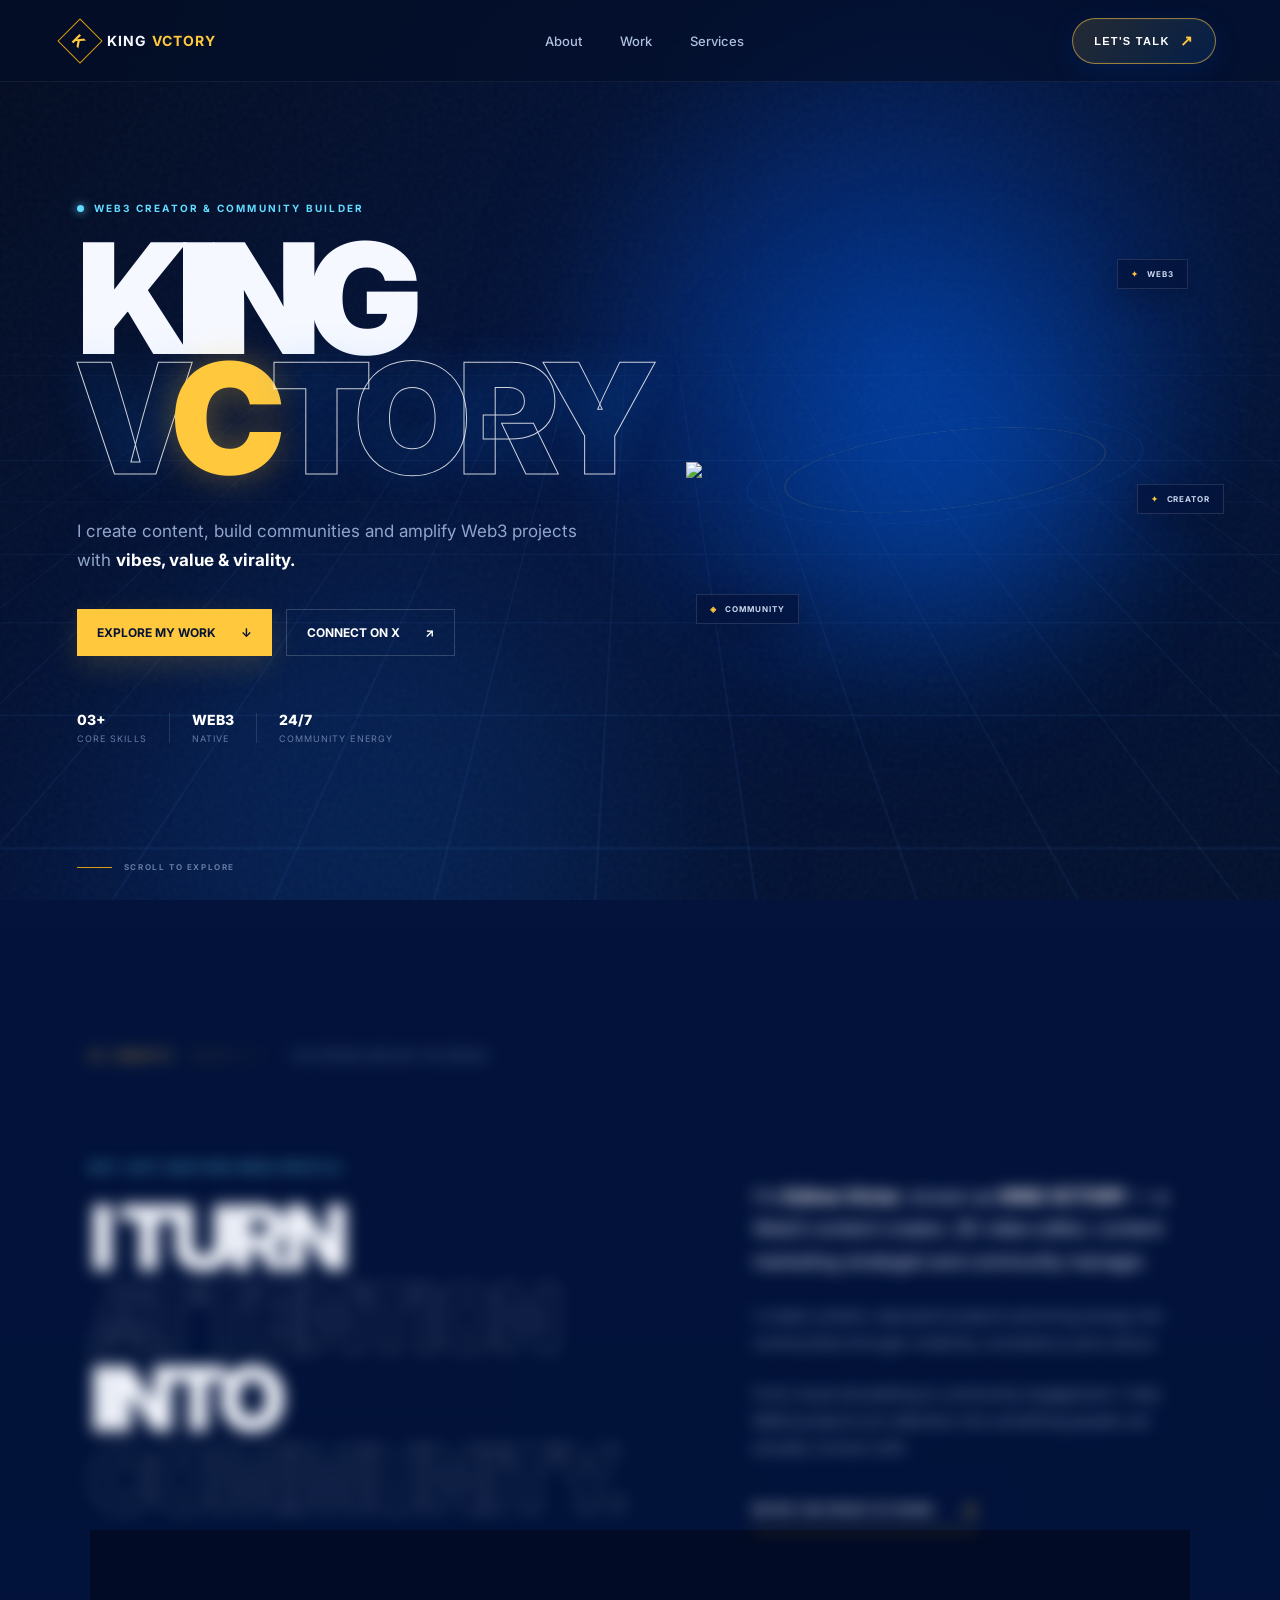
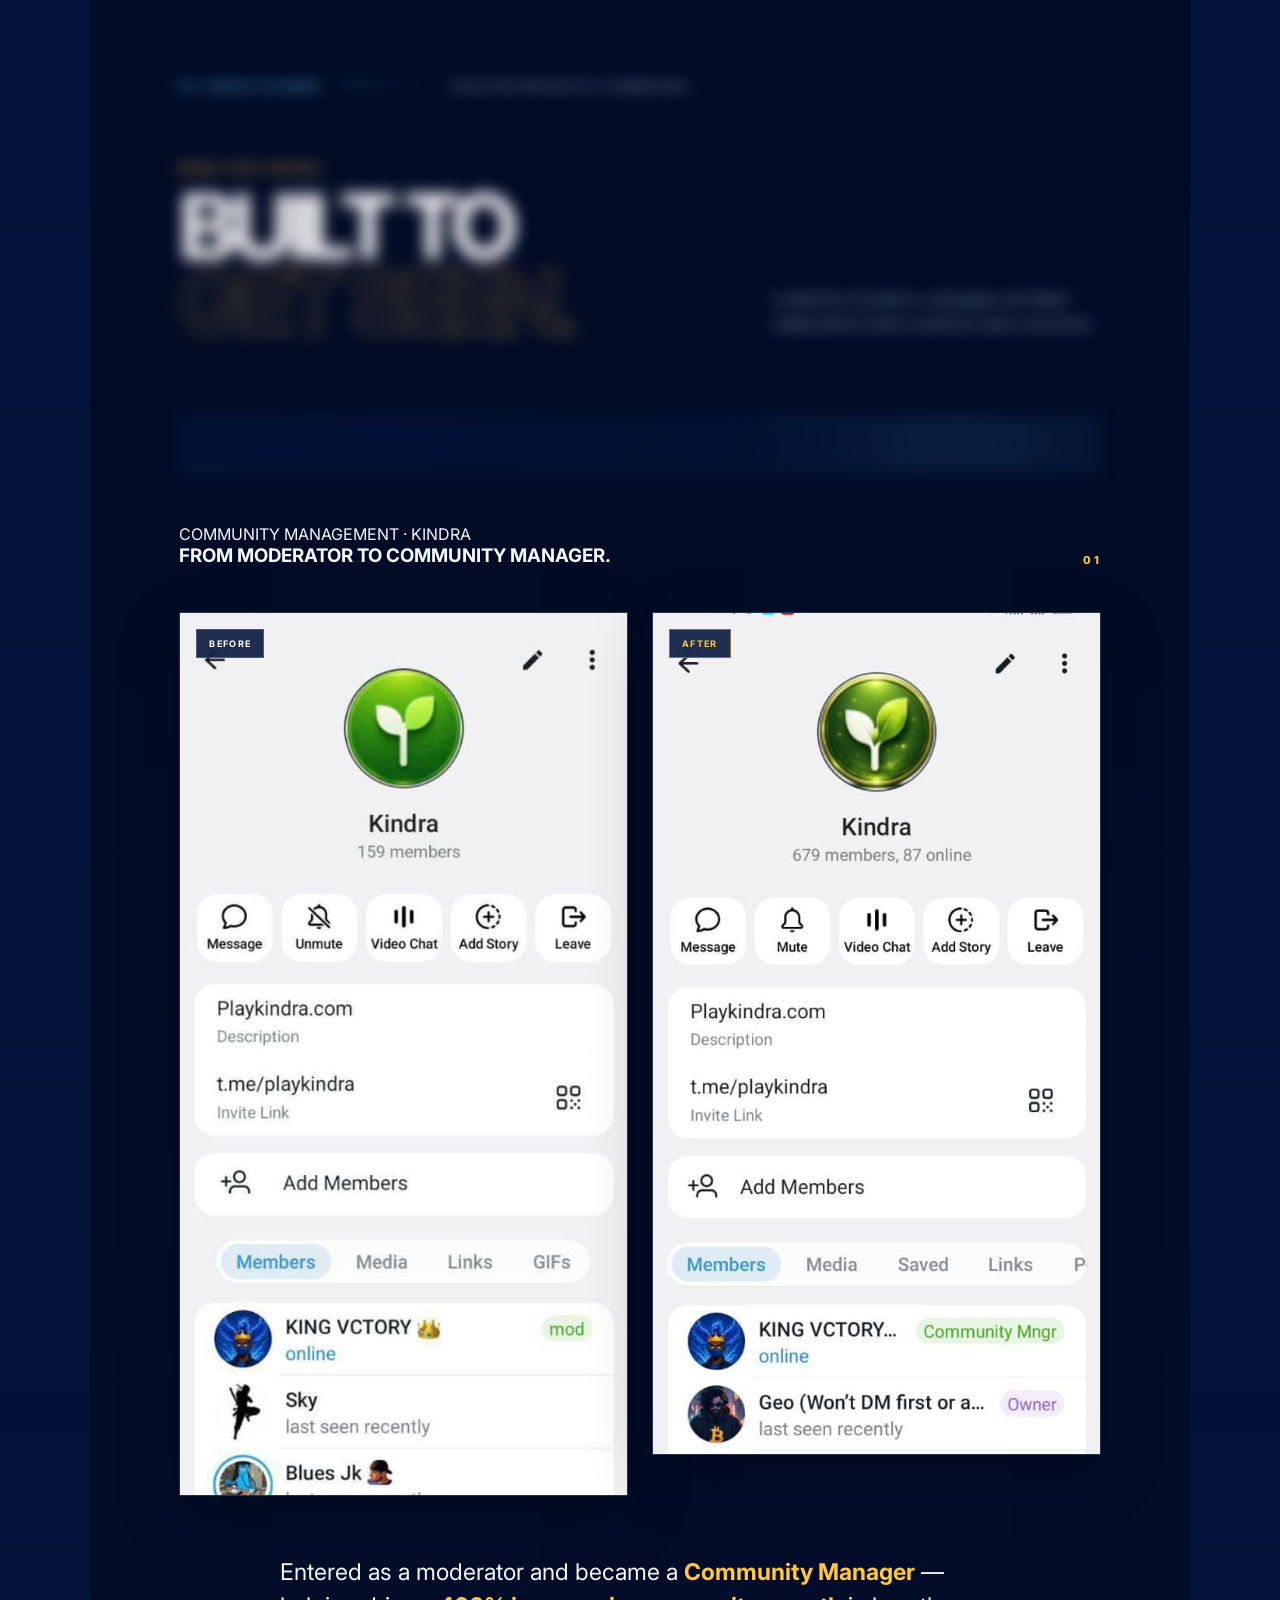
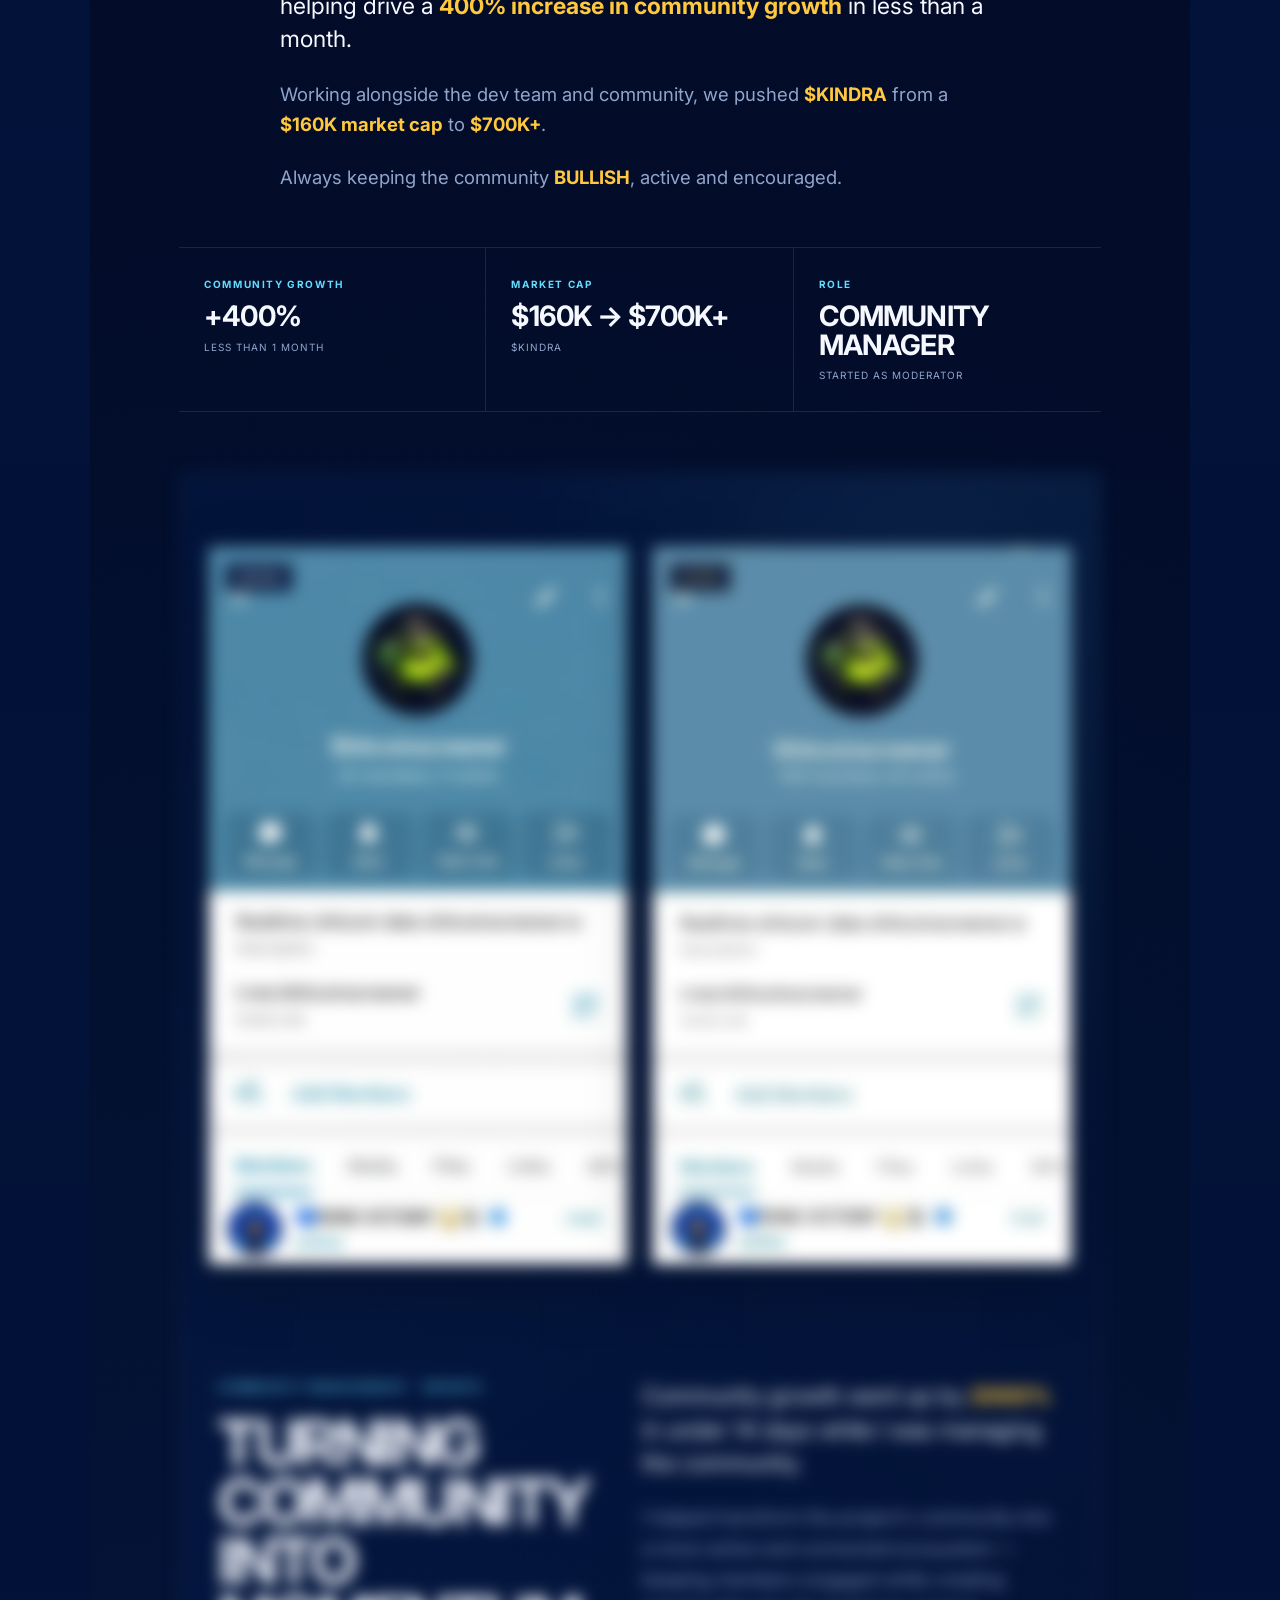
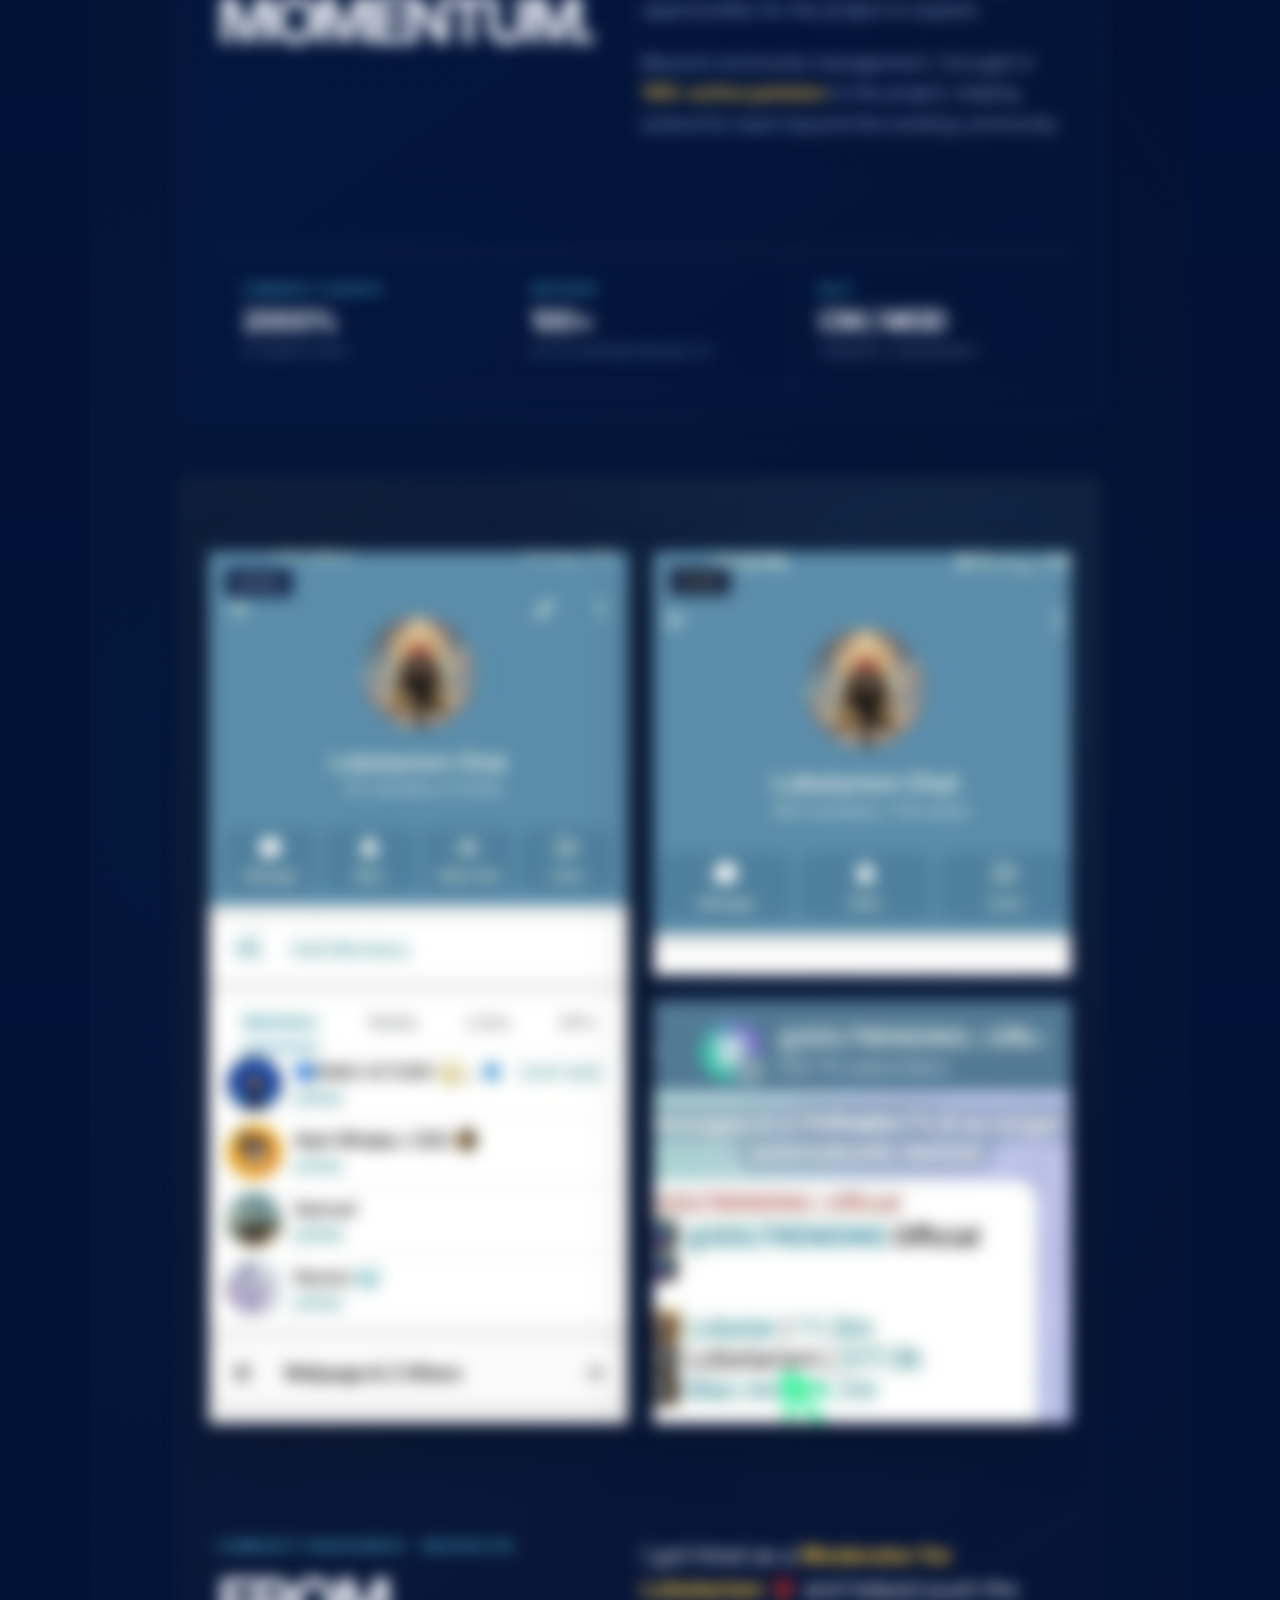
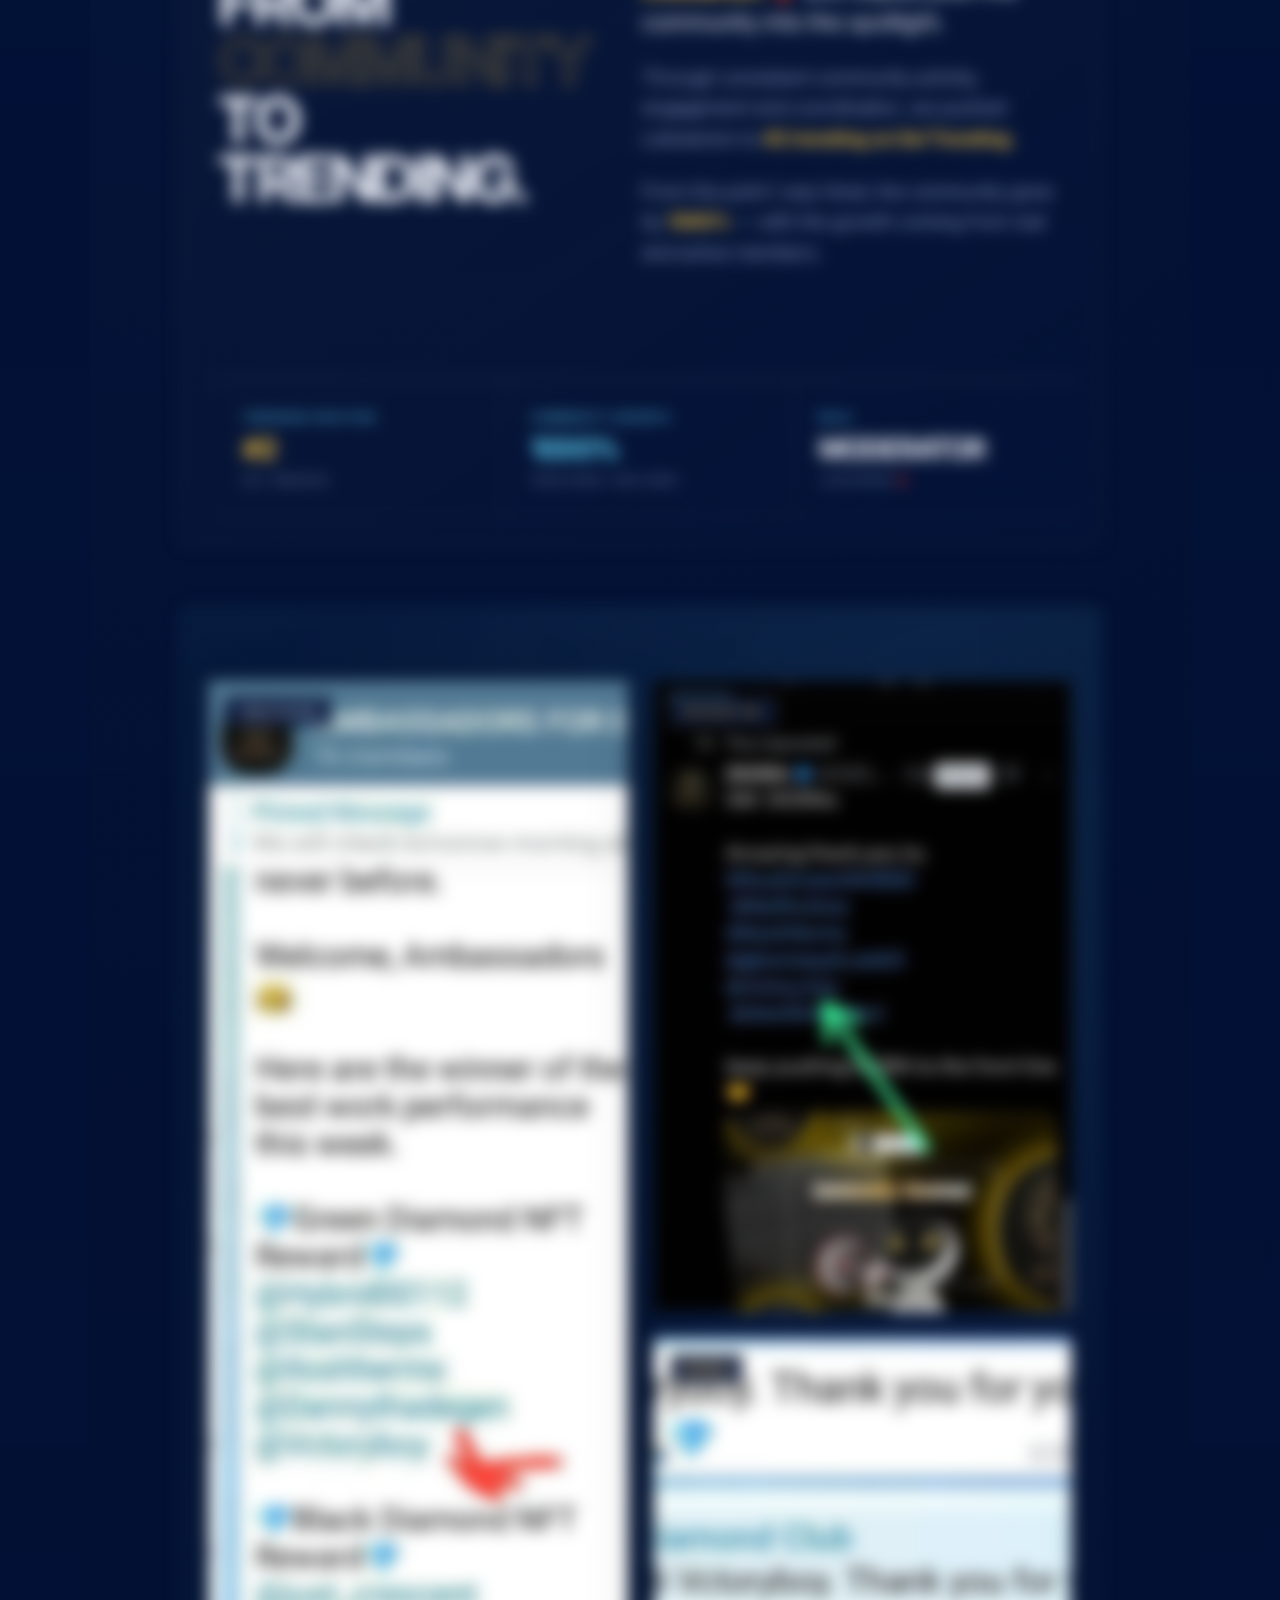
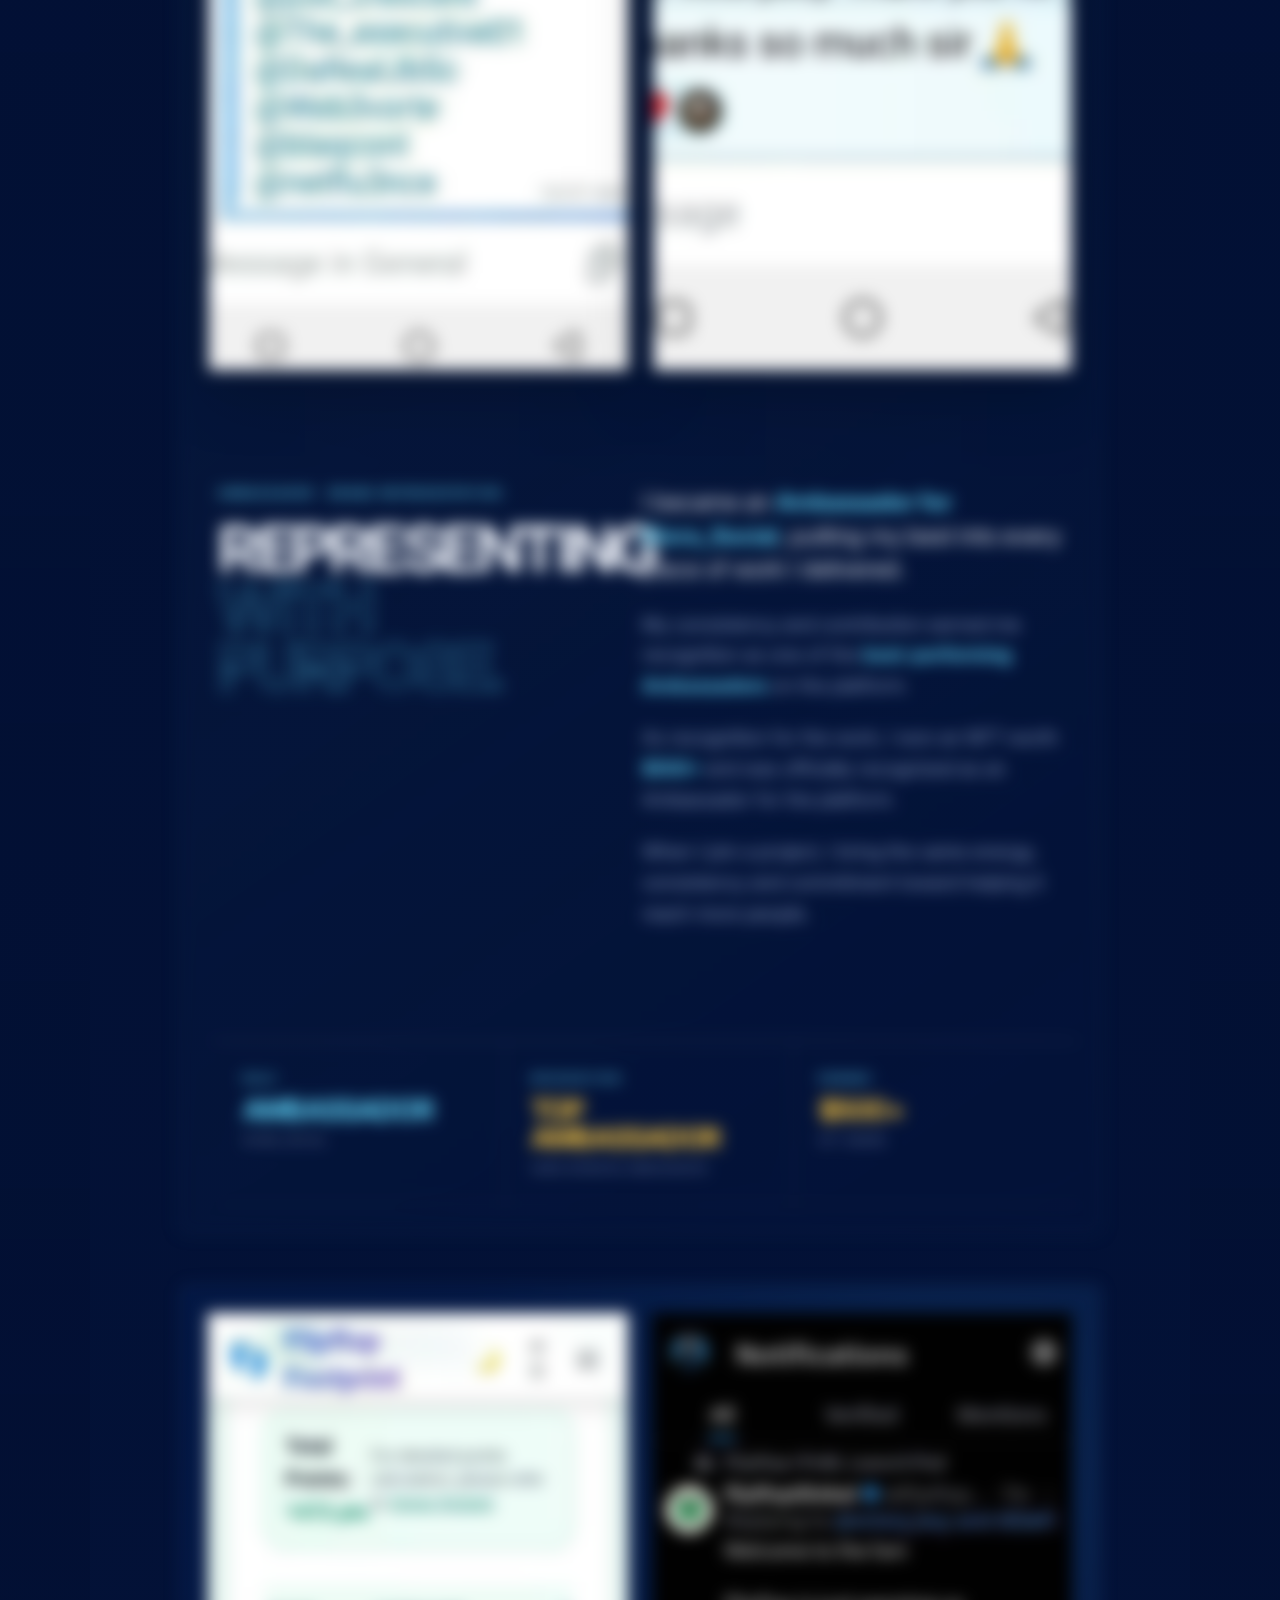
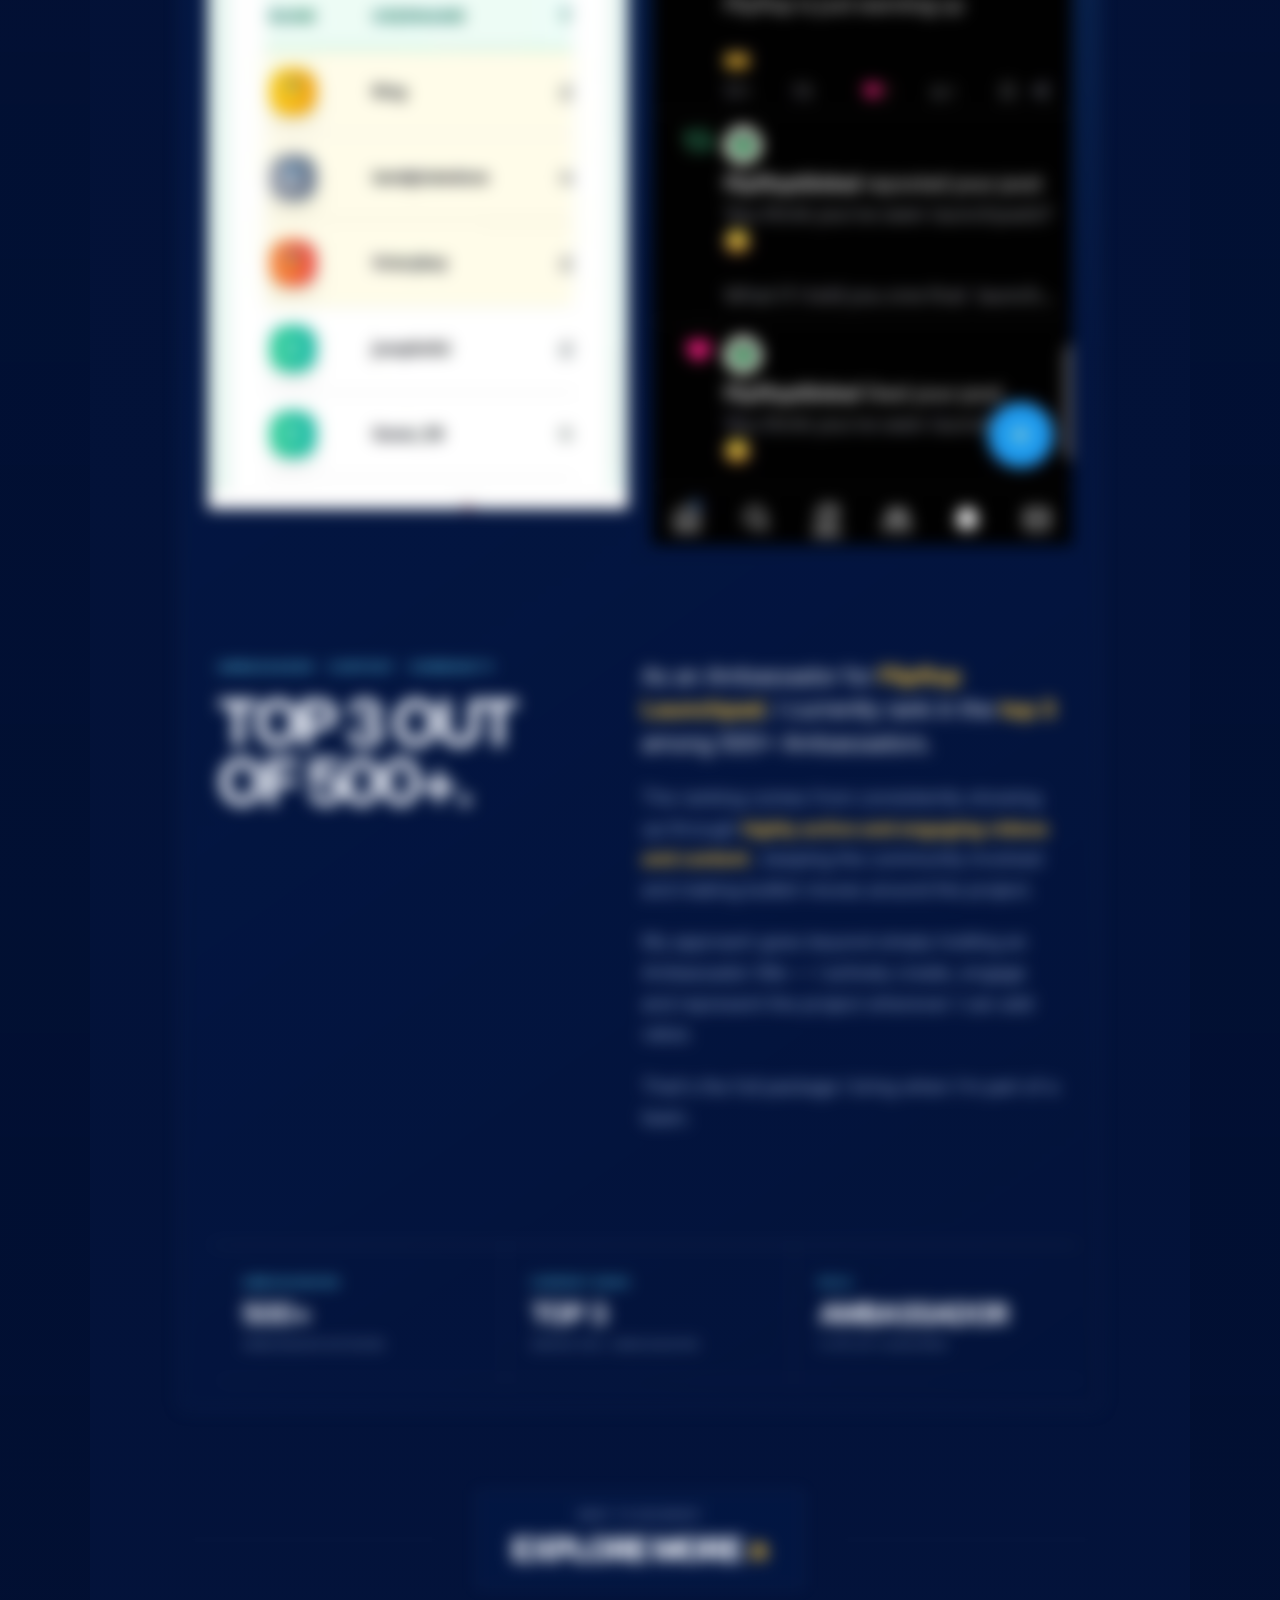
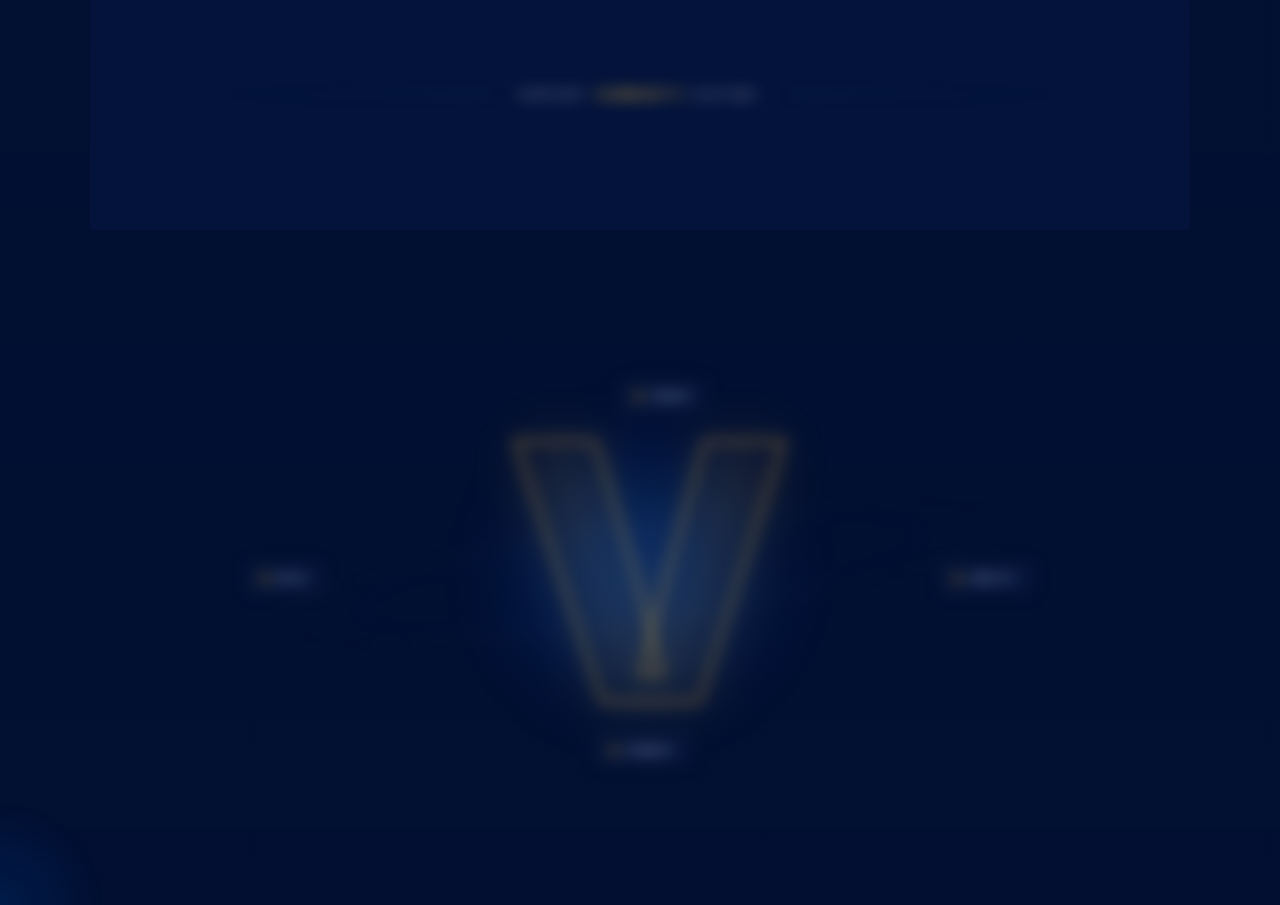
==== index.html @ dbbbfc9b "Add files via upload" ====
<!DOCTYPE html>
<html lang="en">
<head>
    <meta charset="UTF-8">
    <meta name="viewport" content="width=device-width, initial-scale=1.0">

    <title>KING VCTORY — Web3 Creator</title>

    <meta
        name="description"
        content="KING VCTORY — Web3 content creator, 3D video editor, community manager and content marketing strategist."
    >

    <link rel="preconnect" href="https://fonts.googleapis.com">
    <link rel="preconnect" href="https://fonts.gstatic.com" crossorigin>

    <link
        href="https://fonts.googleapis.com/css2?family=Inter:wght@400;500;600;700;800;900&display=swap"
        rel="stylesheet"
    >

    <link rel="stylesheet" href="style.css">
</head>

<body>

    <!-- Background atmosphere -->
    <div class="background">
        <div class="noise"></div>
        <div class="grid"></div>
        <div class="glow glow-one"></div>
        <div class="glow glow-two"></div>
        <div class="lightning lightning-one"></div>
        <div class="lightning lightning-two"></div>
    </div>


    <!-- Navigation -->
    <header class="navbar">

        <a href="#" class="logo">
            <span class="logo-mark">K</span>
            <span>KING <b>VCTORY</b></span>
        </a>

        <nav class="nav-links">
            <a href="#about">About</a>
            <a href="#work">Work</a>
            <a href="#services">Services</a>
        </nav>

        <button class="nav-cta" id="contact-open">
            Let's Talk
            <span>↗</span>
        </button>

    </header>


    <!-- HERO -->
    <main>

        <section class="hero">

            <!-- left content -->
            <div class="hero-content">

                <div class="eyebrow">
                    <span class="status-dot"></span>
                    WEB3 CREATOR & COMMUNITY BUILDER
                </div>


                <h1>
                    <span class="line line-one">KING</span>

                    <span class="line line-two">
                        V<span class="victory-o">C</span>TORY
                    </span>
                </h1>


                <p class="hero-description">
                    I create content, build communities and amplify
                    Web3 projects with <strong>vibes, value & virality.</strong>
                </p>


                <div class="hero-actions">

                    <a href="#work" class="primary-button">
                        Explore my work
                        <span>↓</span>
                    </a>

                    <a
                        href="https://x.com/KINGVCTORY"
                        target="_blank"
                        class="secondary-button"
                    >
                        Connect on X
                        <span>↗</span>
                    </a>

                </div>


                <div class="hero-meta">

                    <div>
                        <span class="meta-number">03+</span>
                        <span class="meta-label">Core Skills</span>
                    </div>

                    <div class="meta-divider"></div>

                    <div>
                        <span class="meta-number">WEB3</span>
                        <span class="meta-label">Native</span>
                    </div>

                    <div class="meta-divider"></div>

                    <div>
                        <span class="meta-number">24/7</span>
                        <span class="meta-label">Community Energy</span>
                    </div>

                </div>

            </div>


            <!-- character -->
            <div class="hero-visual">

                <div class="visual-ring ring-one"></div>
                <div class="visual-ring ring-two"></div>

                <div class="character-glow"></div>

                <img
                    src="king.jpg"
                    class="character"
                >

                <div class="floating-tag tag-one">
                    <span>✦</span>
                    WEB3
                </div>

                <div class="floating-tag tag-two">
                    <span>◈</span>
                    COMMUNITY
                </div>

                <div class="floating-tag tag-three">
                    <span>✦</span>
                    CREATOR
                </div>

            </div>

        </section>


        <!-- scroll indicator -->
        <div class="scroll-indicator">
            <span></span>
            SCROLL TO EXPLORE
        </div>

        <!-- =========================================
     ABOUT / IDENTITY
========================================= -->

<section class="identity" id="about">

    <div class="identity-header reveal">

        <span class="section-number">01 / IDENTITY</span>

        <span class="section-line"></span>

        <span class="section-label">THE PERSON BEHIND THE BRAND</span>

    </div>


    <div class="identity-grid">

        <div class="identity-title reveal reveal-delay-1">

            <p class="identity-kicker">
                NOT JUST ANOTHER WEB3 PROFILE.
            </p>

            <h2>
                I TURN
                <span>ATTENTION</span>
                INTO
                <span>COMMUNITY.</span>
            </h2>

        </div>


        <div class="identity-copy reveal reveal-delay-2">

            <p class="large-copy">
                I'm <strong>Edime Victor</strong>, known as
                <strong>KING VCTORY</strong> — a Web3 content creator,
                3D video editor, content marketing strategist and
                community manager.
            </p>

            <p>
                I create content, represent projects and bring energy
                into communities through creativity, consistency and
                culture.
            </p>

            <p>
                From visual storytelling to community engagement,
                I help Web3 projects turn attention into something
                people can actually connect with.
            </p>


            <a
                href="https://t.me/KINGVICTORY_PROOFOFWORK"
                target="_blank"
                class="identity-link"
            >
                ENTER THE PROOF OF WORK
                <span>↗</span>
            </a>

        </div>

    </div>

    <!-- =========================================
     PROOF OF WORK
========================================= -->

<section class="work-section" id="work">

    <div class="work-header reveal">

        <div class="work-section-number">
            02 / PROOF OF WORK
        </div>

        <div class="work-header-line"></div>

        <div class="work-header-label">
            SELECTED PROJECTS & CAMPAIGNS
        </div>

    </div>


    <div class="work-intro reveal reveal-delay-1">

        <div>
            <p class="work-kicker">
                WORK THAT SPEAKS
            </p>

            <h2>
                BUILT TO
                <span>GET SEEN.</span>
            </h2>
        </div>

        <p class="work-description">
            A selection of projects, campaigns and Web3 collaborations
            where creativity meets community.
        </p>

    </div>


    <!-- PROJECT GRID -->

    <div class="projects-grid">
        <article class="project-card project-featured reveal">
    </div>

    <div class="project-case-header">

        <div>
            <span class="project-type">
                COMMUNITY MANAGEMENT · KINDRA
            </span>

            <h3>
                FROM MODERATOR TO
                <span>COMMUNITY MANAGER.</span>
            </h3>
        </div>

        <div class="project-case-number">
            01
        </div>

    </div>


    <!-- BEFORE / AFTER -->

    <div class="before-after">

        <div class="comparison-item">

            <span class="comparison-label">
                BEFORE
            </span>

            <img
                src="kindra-before.jpg"
                alt="KINDRA before"
            >

        </div>


        <div class="comparison-item">

            <span class="comparison-label after-label">
                AFTER
            </span>

            <img
                src="kindra-after.jpg"
                alt="KINDRA after"
            >

        </div>

    </div>


    <!-- STORY -->

    <div class="project-story">

        <p class="project-lead">
            Entered as a moderator and became a
            <strong>Community Manager</strong> —
            helping drive a
            <strong>400% increase in community growth</strong>
            in less than a month.
        </p>

        <p>
            Working alongside the dev team and community,
            we pushed <strong>$KINDRA</strong> from a
            <strong>$160K market cap</strong> to
            <strong>$700K+</strong>.
        </p>

        <p>
            Always keeping the community
            <strong>BULLISH</strong>, active and encouraged.
        </p>

    </div>


    <!-- RESULTS -->

    <div class="project-results">

        <div class="result">
            <span>COMMUNITY GROWTH</span>
            <strong>+400%</strong>
            <small>LESS THAN 1 MONTH</small>
        </div>

        <div class="result">
            <span>MARKET CAP</span>
            <strong>$160K → $700K+</strong>
            <small>$KINDRA</small>
        </div>

        <div class="result">
            <span>ROLE</span>
            <strong>COMMUNITY MANAGER</strong>
            <small>STARTED AS MODERATOR</small>
        </div>

    </div>

</article>

<!-- BEFORE / AFTER -->

<article class="project-featured project-two reveal">
    <div class="before-after">


        <div class="comparison-item">
            <img
                src="project-2-before.jpg"
                alt="Community before growth"
            >
            <span class="comparison-label">BEFORE</span>
        </div>

        <div class="comparison-item">
            <img
                src="project-2-after.jpg"
                alt="Community after growth"
            >
            <span class="comparison-label after-label">AFTER</span>
        </div>

    </div>


    <div class="project-info">

        <div class="project-heading">

            <span class="project-type">
                COMMUNITY MANAGEMENT · GROWTH
            </span>

            <h3>
                TURNING
                <span class="project-highlight">
                    COMMUNITY
                </span>
                INTO MOMENTUM.
            </h3>

        </div>


        <div class="project-story">

            <p class="project-lead">
                Community growth went up by
                <strong>2000%</strong>
                in under 14 days while I was
                managing the community.
            </p>

            <p>
                I helped transform the project's community
                into a more active and connected ecosystem —
                keeping members engaged while creating
                opportunities for the project to expand.
            </p>

            <p>
                Beyond community management, I brought in
                <strong>100+ active partners</strong>
                to the project, helping extend its reach
                beyond the existing community.
            </p>

        </div>

    </div>


    <div class="project-results">

        <div class="result">
            <span>COMMUNITY GROWTH</span>
            <strong>2000%</strong>
            <small>IN UNDER 14 DAYS</small>
        </div>

        <div class="result">
            <span>PARTNERS</span>
            <strong>100+</strong>
            <small>ACTIVE PARTNERS BROUGHT IN</small>
        </div>

        <div class="result">
            <span>ROLE</span>
            <strong>CM / MOD</strong>
            <small>COMMUNITY MANAGEMENT</small>
        </div>

    </div>

</article>

<!-- =========================================
     PROJECT 3 — LOBSTARISM
     ========================================= -->

<article class="project-featured project-three reveal">


    <!-- =====================================
         BEFORE / AFTER
         ===================================== -->

    <!-- PROJECT 3 BEFORE / AFTER -->

<div class="before-after project-three-comparison">

    <!-- BEFORE -->
    <div class="comparison-item comparison-before">

        <span class="comparison-label">
            BEFORE
        </span>

        <img
            src="project-3-before.jpg"
            alt="Lobstarism community before growth"
        >

    </div>


    <!-- AFTER — TWO IMAGES -->
    <div class="comparison-item comparison-after">

        <span class="comparison-label after-label">
            AFTER
        </span>

        <div class="after-image">
            <img
                src="project-3-after.jpg"
                alt="Lobstarism community after growth"
            >
        </div>

        <div class="after-image">
            <img
                src="project-3-extra.jpg"
                alt="Lobstarism community additional results"
            >
        </div>

    </div>

</div>


    <!-- =====================================
         PROJECT INFORMATION
         ===================================== -->

    <div class="project-info">

        <!-- LEFT -->
        <div class="project-heading">

            <span class="project-type">
                COMMUNITY MANAGEMENT · MODERATION
            </span>

            <h3>
                FROM
                <span class="project-highlight">
                    COMMUNITY
                </span>
                TO TRENDING.
            </h3>

        </div>


        <!-- RIGHT -->
        <div class="project-story">

            <p class="project-lead">
                I got hired as a
                <strong>Moderator for Lobstarism 🦞</strong>
                and helped push the community into the spotlight.
            </p>

            <p>
                Through consistent community activity,
                engagement and coordination, we pushed
                Lobstarism to
                <strong>#2 trending on Sol Trending.</strong>
            </p>

            <p>
                From the point I was hired, the community
                grew by
                <strong>1000%</strong>
                — with the growth coming from
                real and active members.
            </p>

        </div>

    </div>


    <!-- =====================================
         PROJECT RESULTS
         ===================================== -->

    <div class="project-results">

        <!-- RESULT 1 -->
        <div class="result">

            <span>
                TRENDING POSITION
            </span>

            <strong>
                #2
            </strong>

            <small>
                SOL TRENDING
            </small>

        </div>


        <!-- RESULT 2 -->
        <div class="result">

            <span>
                COMMUNITY GROWTH
            </span>

            <strong>
                1000%
            </strong>

            <small>
                FROM WHEN I WAS HIRED
            </small>

        </div>


        <!-- RESULT 3 -->
        <div class="result">

            <span>
                ROLE
            </span>

            <strong>
                MODERATOR
            </strong>

            <small>
                LOBSTARISM 🦞
            </small>

        </div>

    </div>

</article>

        <!-- =========================================
     PROJECT 4 — DIORA_SOCIAL
     ========================================= -->

<article class="project-featured project-four reveal">


    <!-- =====================================
         BEFORE / AFTER — 3 IMAGES
         ===================================== -->

    <div class="before-after project-four-comparison">

        <!-- BEFORE / IMAGE 1 -->
        <div class="comparison-item comparison-before">

            <span class="comparison-label">
                AMBASSADOR
            </span>

            <img
                src="project-4-before.jpg"
                alt="Diora Social Ambassador recognition"
            >

        </div>


        <!-- RIGHT — TWO STACKED IMAGES -->
        <div class="comparison-item comparison-after">

            <div class="after-image">

                <span class="comparison-label after-label">
                    RECOGNITION
                </span>

                <img
                    src="project-4-after.jpg"
                    alt="Diora Social Ambassador recognition"
                >

            </div>


            <div class="after-image">

                <span class="comparison-label after-label">
                    REWARD
                </span>

                <img
                    src="project-4-extra.jpg"
                    alt="NFT reward worth over $500"
                >

            </div>

        </div>

    </div>


    <!-- =====================================
         PROJECT INFORMATION
         ===================================== -->

    <div class="project-info">

        <!-- LEFT -->
        <div class="project-heading">

            <span class="project-type">
                AMBASSADOR · BRAND REPRESENTATION
            </span>

            <h3>
                REPRESENTING
                <span class="project-highlight">
                    WITH PURPOSE.
                </span>
            </h3>

        </div>


        <!-- RIGHT -->
        <div class="project-story">

            <p class="project-lead">
                I became an
                <strong>Ambassador for Diora_Social</strong>,
                putting my best into every piece of work I delivered.
            </p>

            <p>
                My consistency and contribution earned me
                recognition as one of the
                <strong>best-performing Ambassadors</strong>
                on the platform.
            </p>

            <p>
                As recognition for the work, I won an NFT worth
                <strong>$500+</strong> and was officially recognized
                as an Ambassador for the platform.
            </p>

            <p>
                When I join a project, I bring the same energy,
                consistency and commitment toward helping it
                reach more people.
            </p>

        </div>

    </div>


    <!-- =====================================
         PROJECT RESULTS
         ===================================== -->

    <div class="project-results">

        <div class="result">

            <span>
                ROLE
            </span>

            <strong>
                AMBASSADOR
            </strong>

            <small>
                DIORA_SOCIAL
            </small>

        </div>


        <div class="result">

            <span>
                RECOGNITION
            </span>

            <strong>
                TOP AMBASSADOR
            </strong>

            <small>
                HARD-WORKING AMBASSADOR
            </small>

        </div>


        <div class="result">

            <span>
                REWARD
            </span>

            <strong>
                $500+
            </strong>

            <small>
                NFT AWARD
            </small>

        </div>

    </div>

</article>

<!-- =========================================
     PROJECT 5 — FLIPFLOP LAUNCHPAD
     ========================================= -->

<article class="project-featured project-five reveal">

    <div
        class="project-five-images"
        style="
            display: grid !important;
            grid-template-columns: 1fr 1fr !important;
            gap: 24px !important;
            width: 100% !important;
            margin: 0 0 60px !important;
        "
    >

        <div
            class="project-five-image"
            style="
                width: 100% !important;
                min-width: 0 !important;
                overflow: hidden !important;
            "
        >
            <img
                src="project-5-image-1.jpg"
                alt="Flipflop Launchpad Ambassador work"
                style="
                    display: block !important;
                    width: 100% !important;
                    height: auto !important;
                "
            >
        </div>

        <div
            class="project-five-image"
            style="
                width: 100% !important;
                min-width: 0 !important;
                overflow: hidden !important;
            "
        >
            <img
                src="project-5-image-2.jpg"
                alt="Flipflop Launchpad Ambassador achievement"
                style="
                    display: block !important;
                    width: 100% !important;
                    height: auto !important;
                "
            >
        </div>

    </div>


    <div class="project-info">

        <div class="project-heading">

            <span class="project-type">
                AMBASSADOR · CONTENT · COMMUNITY
            </span>

            <h3>
                TOP
                <span class="project-highlight">3</span>
                OUT OF 500+.
            </h3>

        </div>

        <div class="project-story">

            <p class="project-lead">
                As an Ambassador for
                <strong>Flipflop Launchpad</strong>,
                I currently rank in the
                <strong>top 3</strong>
                among 500+ Ambassadors.
            </p>

            <p>
                The ranking comes from consistently showing up
                through
                <strong>
                    highly active and engaging videos and content
                </strong>,
                keeping the community involved and making
                bullish moves around the project.
            </p>

            <p>
                My approach goes beyond simply holding an
                Ambassador title — I actively create,
                engage and represent the project wherever
                I can add value.
            </p>

            <p>
                That's the full package I bring when
                I'm part of a team.
            </p>

        </div>

    </div>

    <div class="project-results">

        <div class="result">
            <span>AMBASSADORS</span>
            <strong>500+</strong>
            <small>AMBASSADOR NETWORK</small>
        </div>

        <div class="result">
            <span>CURRENT RANK</span>
            <strong>TOP 3</strong>
            <small>AMONG 500+ AMBASSADORS</small>
        </div>

        <div class="result">
            <span>ROLE</span>
            <strong>AMBASSADOR</strong>
            <small>FLIPFLOP LAUNCHPAD</small>
        </div>

    </div>

</article>

<div class="explore-more reveal">
    <div class="explore-more-line"></div>

    <a
        href="https://t.me/KINGVICTORY_PROOFOFWORK"
        target="_blank"
        rel="noopener noreferrer"
        class="explore-more-link"
    >
        <span class="explore-more-small">WANT TO SEE MORE?</span>
        <span class="explore-more-title">
            EXPLORE MORE <span>↗</span>
        </span>
    </a>

    <div class="explore-more-line"></div>
</div>

    </div>



    <!-- BOTTOM STATEMENT -->

    <div class="work-bottom reveal">

        <div class="work-bottom-line"></div>

        <p>
            CONTENT.
            <span>COMMUNITY.</span>
            CULTURE.
        </p>

        <div class="work-bottom-line"></div>

    </div>

</section>


    <!-- animated visual -->
    <div class="identity-visual reveal reveal-delay-3">

        <div class="identity-glow"></div>

        <div class="orbit orbit-one"></div>
        <div class="orbit orbit-two"></div>

        <div class="identity-v">
            V
        </div>

        <div class="orbit-label label-top">
            CREATE
        </div>

        <div class="orbit-label label-right">
            AMPLIFY
        </div>

        <div class="orbit-label label-bottom">
            CONNECT
        </div>

        <div class="orbit-label label-left">
            BUILD
        </div>

    </div>

</section>

    </main>

    <!-- =========================================
     CONTACT PANEL
========================================= -->

<div class="contact-overlay" id="contact-overlay">

    <div class="contact-panel">

        <button class="contact-close" id="contact-close">
            ×
        </button>

        <div class="contact-eyebrow">
            LET'S CONNECT
        </div>

        <h2>
            HAVE A
            <span>PROJECT?</span>
        </h2>

        <p class="contact-intro">
            Looking for Web3 content, community energy,
            campaign support or creative direction?
            Let's build something worth talking about.
        </p>


        <div class="contact-links">

            <a
                href="https://x.com/KINGVCTORY"
                target="_blank"
                class="contact-link"
            >
                <div>
                    <span class="contact-label">X / TWITTER</span>
                    <strong>@KINGVCTORY</strong>
                </div>

                <span class="contact-arrow">↗</span>
            </a>


            <a
                href="https://t.me/KINGVCTORY"
                target="_blank"
                class="contact-link"
            >
                <div>
                    <span class="contact-label">TELEGRAM</span>
                    <strong>@KINGVCTORY</strong>
                </div>

                <span class="contact-arrow">↗</span>
            </a>


            <a
                href="mailto:victoredime16@gmail.com"
                class="contact-link"
            >
                <div>
                    <span class="contact-label">EMAIL</span>
                    <strong>victoredime16@gmail.com</strong>
                </div>

                <span class="contact-arrow">↗</span>
            </a>


            <a
                href="https://www.tiktok.com/@kingvctory"
                target="_blank"
                class="contact-link"
            >
                <div>
                    <span class="contact-label">TIKTOK</span>
                    <strong>@kingvctory</strong>
                </div>

                <span class="contact-arrow">↗</span>
            </a>

        </div>


        <a
            href="https://t.me/KINGVICTORY_PROOFOFWORK"
            target="_blank"
            class="contact-proof"
        >
            VIEW PROOF OF WORK
            <span>↗</span>
        </a>

    </div>

</div>

<!-- CINEMATIC INTRO -->
<div class="intro-screen" id="intro-screen">

    <div class="intro-noise"></div>
    <div class="intro-grid"></div>

    <div class="intro-center">

        <div class="intro-small">
            <span></span>
            WEB3 CREATOR
            <span></span>
        </div>

        <div class="intro-title" aria-label="KING VCTORY">
            <span class="glitch-text" data-text="KING VCTORY">
                KING VCTORY
            </span>
        </div>

        <div class="intro-line">
            <span></span>
        </div>

        <div class="intro-subtitle">
            CONTENT · COMMUNITY · CULTURE
        </div>

    </div>

    <div class="intro-corner intro-corner-tl">VCTORY // 001</div>
    <div class="intro-corner intro-corner-br">EST. WEB3</div>

</div>


    <script src="script.js"></script>

</body>
</html>
---- style.css ----
:root {
    --navy: #03133b;
    --deep-blue: #041d5c;
    --blue: #086bff;
    --electric: #1687ff;
    --cyan: #62dcff;

    --gold: #d99a16;
    --gold-bright: #ffc83d;

    --white: #f5f8ff;
    --muted: #91a5cc;

    --border: rgba(255, 255, 255, 0.12);
}


* {
    margin: 0;
    padding: 0;
    box-sizing: border-box;
}


html {
    scroll-behavior: smooth;
}


body {
    min-height: 100vh;
    overflow-x: hidden;

    background: var(--navy);
    color: var(--white);

    font-family: "Inter", sans-serif;
}


/* =========================================
   BACKGROUND
========================================= */

.background {
    position: fixed;
    inset: 0;
    z-index: -10;

    overflow: hidden;

    background:
        radial-gradient(
            circle at 70% 40%,
            rgba(0, 94, 255, 0.22),
            transparent 35%
        ),
        linear-gradient(
            135deg,
            #020b20 0%,
            #03133b 45%,
            #02102e 100%
        );
}


.noise {
    position: absolute;
    inset: 0;

    opacity: 0.05;

    background-image:
        url("data:image/svg+xml,%3Csvg viewBox='0 0 200 200' xmlns='http://www.w3.org/2000/svg'%3E%3Cfilter id='noise'%3E%3CfeTurbulence type='fractalNoise' baseFrequency='.9' numOctaves='4' stitchTiles='stitch'/%3E%3C/filter%3E%3Crect width='100%25' height='100%25' filter='url(%23noise)' opacity='.8'/%3E%3C/svg%3E");
}


.grid {
    position: absolute;
    inset: -50%;

    background-image:
        linear-gradient(
            rgba(80, 160, 255, 0.07) 1px,
            transparent 1px
        ),
        linear-gradient(
            90deg,
            rgba(80, 160, 255, 0.07) 1px,
            transparent 1px
        );

    background-size: 70px 70px;

    transform:
        perspective(600px)
        rotateX(60deg)
        translateY(20%);

    mask-image: linear-gradient(
        to bottom,
        transparent,
        black 25%,
        black 75%,
        transparent
    );

    animation: gridMove 20s linear infinite;
}


@keyframes gridMove {

    from {
        transform:
            perspective(600px)
            rotateX(60deg)
            translateY(0);
    }

    to {
        transform:
            perspective(600px)
            rotateX(60deg)
            translateY(70px);
    }
}


.glow {
    position: absolute;

    width: 500px;
    height: 500px;

    border-radius: 50%;

    filter: blur(100px);

    pointer-events: none;
}


.glow-one {
    top: 15%;
    right: 10%;

    background: rgba(0, 103, 255, 0.22);

    animation: floatingGlow 7s ease-in-out infinite;
}


.glow-two {
    bottom: -20%;
    left: 10%;

    background: rgba(20, 130, 255, 0.12);

    animation: floatingGlow 10s ease-in-out infinite reverse;
}


@keyframes floatingGlow {

    0%,
    100% {
        transform: translate(0, 0) scale(1);
    }

    50% {
        transform: translate(-40px, 30px) scale(1.1);
    }
}


/* =========================================
   NAVBAR
========================================= */

.navbar {
    position: fixed;

    top: 0;
    left: 0;
    right: 0;

    z-index: 100;

    height: 82px;

    display: flex;
    align-items: center;
    justify-content: space-between;

    padding: 0 5vw;

    border-bottom: 1px solid rgba(255,255,255,0.06);

    background: rgba(2, 13, 39, 0.55);

    backdrop-filter: blur(18px);
}


.logo {
    display: flex;
    align-items: center;
    gap: 11px;

    color: var(--white);

    text-decoration: none;

    font-size: 14px;
    font-weight: 700;
    letter-spacing: 0.08em;
}


.logo b {
    color: var(--gold-bright);
}


.logo-mark {
    display: grid;
    place-items: center;

    width: 32px;
    height: 32px;

    border: 1px solid var(--gold);

    color: var(--gold-bright);

    font-size: 15px;

    transform: rotate(45deg);
}


.logo-mark::first-letter {
    transform: rotate(-45deg);
}


.nav-links {
    display: flex;
    gap: 38px;
}


.nav-links a {
    color: #aebfe0;

    text-decoration: none;

    font-size: 13px;
    font-weight: 500;

    transition: color 0.3s ease;
}


.nav-links a:hover {
    color: white;
}


.nav-button {
    display: flex;
    align-items: center;
    gap: 10px;

    padding: 11px 17px;

    border: 1px solid rgba(255, 200, 61, 0.5);

    color: var(--white);

    text-decoration: none;

    font-size: 12px;
    font-weight: 600;

    transition:
        background 0.3s ease,
        transform 0.3s ease;
}


.nav-button span {
    color: var(--gold-bright);
}


.nav-button:hover {
    background: rgba(255, 200, 61, 0.1);

    transform: translateY(-2px);
}


/* =========================================
   HERO
========================================= */

.hero {
    min-height: 100vh;

    width: 100%;

    display: grid;

    grid-template-columns:
        minmax(0, 1fr)
        minmax(400px, 0.85fr);

    align-items: center;

    padding:
        110px 6vw
        70px;
}


/* =========================================
   HERO CONTENT
========================================= */

.hero-content {
    position: relative;

    z-index: 5;

    max-width: 720px;
}


.eyebrow {
    display: inline-flex;
    align-items: center;
    gap: 10px;

    margin-bottom: 25px;

    color: var(--cyan);

    font-size: 10px;
    font-weight: 700;

    letter-spacing: 0.22em;

    opacity: 0;

    animation:
        revealUp 0.8s ease forwards 0.2s;
}


.status-dot {
    width: 7px;
    height: 7px;

    border-radius: 50%;

    background: var(--cyan);

    box-shadow:
        0 0 10px var(--cyan);

    animation: pulse 2s infinite;
}


@keyframes pulse {

    0%,
    100% {
        opacity: 1;
        transform: scale(1);
    }

    50% {
        opacity: 0.4;
        transform: scale(0.7);
    }
}


.hero h1 {
    font-size: clamp(80px, 12vw, 190px);

    line-height: 0.78;

    letter-spacing: -0.08em;

    font-weight: 900;

    text-transform: uppercase;
}


.line {
    display: block;

    opacity: 0;

    animation:
        revealTitle 1.1s cubic-bezier(.16,1,.3,1) forwards;
}


.line-one {
    animation-delay: 0.35s;

    color: var(--white);
}


.line-two {
    animation-delay: 0.5s;

    color: transparent;

    -webkit-text-stroke:
        1px rgba(255,255,255,0.8);

    text-shadow:
        0 0 40px rgba(0,120,255,0.15);
}


.victory-o {
    color: var(--gold-bright);

    -webkit-text-stroke: 0;

    text-shadow:
        0 0 35px rgba(255, 200, 61, 0.35);
}


@keyframes revealTitle {

    from {
        opacity: 0;
        transform:
            translateY(80px)
            skewY(5deg);
    }

    to {
        opacity: 1;
        transform:
            translateY(0)
            skewY(0);
    }
}


.hero-description {
    max-width: 520px;

    margin-top: 38px;

    color: var(--muted);

    font-size: 17px;

    line-height: 1.7;

    opacity: 0;

    animation:
        revealUp 0.8s ease forwards 0.8s;
}


.hero-description strong {
    color: white;
}


@keyframes revealUp {

    from {
        opacity: 0;
        transform: translateY(25px);
    }

    to {
        opacity: 1;
        transform: translateY(0);
    }
}


/* =========================================
   BUTTONS
========================================= */

.hero-actions {
    display: flex;
    gap: 14px;

    margin-top: 35px;

    opacity: 0;

    animation:
        revealUp 0.8s ease forwards 1s;
}


.primary-button,
.secondary-button {
    display: inline-flex;
    align-items: center;
    gap: 25px;

    padding: 15px 20px;

    text-decoration: none;

    font-size: 12px;
    font-weight: 700;

    text-transform: uppercase;

    transition:
        transform 0.3s ease,
        box-shadow 0.3s ease,
        background 0.3s ease;
}


.primary-button {
    background: var(--gold-bright);

    color: #061432;

    box-shadow:
        0 10px 30px rgba(255, 200, 61, 0.15);
}


.primary-button:hover {
    transform: translateY(-4px);

    box-shadow:
        0 15px 40px rgba(255, 200, 61, 0.3);
}


.secondary-button {
    border: 1px solid rgba(255,255,255,0.18);

    color: white;
}


.secondary-button:hover {
    background: rgba(255,255,255,0.06);

    transform: translateY(-4px);
}


/* =========================================
   META
========================================= */

.hero-meta {
    display: flex;
    align-items: center;
    gap: 22px;

    margin-top: 55px;

    opacity: 0;

    animation:
        revealUp 0.8s ease forwards 1.15s;
}


.hero-meta > div:not(.meta-divider) {
    display: flex;
    flex-direction: column;
    gap: 5px;
}


.meta-number {
    color: white;

    font-size: 14px;
    font-weight: 800;
}


.meta-label {
    color: #657ba5;

    font-size: 9px;

    text-transform: uppercase;

    letter-spacing: 0.12em;
}


.meta-divider {
    width: 1px;
    height: 30px;

    background: rgba(255,255,255,0.12);
}


/* =========================================
   CHARACTER
========================================= */

.hero-visual {
    position: relative;

    height: min(760px, 78vh);

    display: flex;
    align-items: center;
    justify-content: center;

    opacity: 0;

    animation:
        visualReveal 1.5s cubic-bezier(.16,1,.3,1) forwards 0.45s;
}


@keyframes visualReveal {

    from {
        opacity: 0;
        transform:
            scale(0.88)
            translateX(60px);
    }

    to {
        opacity: 1;
        transform:
            scale(1)
            translateX(0);
    }
}


.character {
    position: relative;

    z-index: 5;

    width: 100%;
    max-width: 650px;

    object-fit: contain;

    filter:
        drop-shadow(0 0 35px rgba(0,100,255,0.25));

    transition:
        transform 0.15s ease-out;
}


.character-glow {
    position: absolute;

    width: 55%;
    aspect-ratio: 1;

    border-radius: 50%;

    background: rgba(0, 108, 255, 0.25);

    filter: blur(80px);

    animation:
        characterGlow 5s ease-in-out infinite;
}


@keyframes characterGlow {

    0%,
    100% {
        transform: scale(0.9);
        opacity: 0.6;
    }

    50% {
        transform: scale(1.15);
        opacity: 1;
    }
}


/* =========================================
   RINGS
========================================= */

.visual-ring {
    position: absolute;

    border-radius: 50%;

    border: 1px solid rgba(42, 143, 255, 0.15);

    transform:
        rotateX(65deg)
        rotateZ(-20deg);
}


.ring-one {
    width: 80%;
    height: 32%;

    animation:
        ringRotate 12s linear infinite;
}


.ring-two {
    width: 65%;
    height: 25%;

    border-color: rgba(255, 200, 61, 0.18);

    animation:
        ringRotate 9s linear infinite reverse;
}


@keyframes ringRotate {

    from {
        transform:
            rotateX(65deg)
            rotateZ(0deg);
    }

    to {
        transform:
            rotateX(65deg)
            rotateZ(360deg);
    }
}


/* =========================================
   FLOATING TAGS
========================================= */

.floating-tag {
    position: absolute;

    z-index: 10;

    display: flex;
    align-items: center;
    gap: 8px;

    padding: 9px 13px;

    border: 1px solid rgba(255,255,255,0.12);

    background: rgba(3, 19, 59, 0.7);

    backdrop-filter: blur(12px);

    color: #cbd8ef;

    font-size: 8px;
    font-weight: 700;

    letter-spacing: 0.12em;

    box-shadow:
        0 10px 30px rgba(0,0,0,0.2);
}


.floating-tag span {
    color: var(--gold-bright);
}


.tag-one {
    top: 20%;
    right: 3%;

    animation:
        floatOne 5s ease-in-out infinite;
}


.tag-two {
    bottom: 28%;
    left: 2%;

    animation:
        floatTwo 6s ease-in-out infinite;
}


.tag-three {
    top: 52%;
    right: -4%;

    animation:
        floatOne 7s ease-in-out infinite reverse;
}


@keyframes floatOne {

    0%,
    100% {
        transform: translateY(0);
    }

    50% {
        transform: translateY(-14px);
    }
}


@keyframes floatTwo {

    0%,
    100% {
        transform: translateY(0) rotate(-2deg);
    }

    50% {
        transform: translateY(12px) rotate(2deg);
    }
}


/* =========================================
   SCROLL
========================================= */

.scroll-indicator {
    position: absolute;

    bottom: 28px;
    left: 6vw;

    display: flex;
    align-items: center;
    gap: 12px;

    color: #647ba5;

    font-size: 8px;
    font-weight: 700;

    letter-spacing: 0.2em;
}


.scroll-indicator span {
    width: 35px;
    height: 1px;

    background: var(--gold);
}


/* =========================================
   MOBILE
========================================= */

@media (max-width: 900px) {

    .nav-links {
        display: none;
    }


    .hero {
        grid-template-columns: 1fr;

        padding:
            130px 7vw
            80px;
    }


    .hero-content {
        text-align: center;

        display: flex;
        flex-direction: column;
        align-items: center;
    }


    .hero h1 {
        font-size: clamp(70px, 19vw, 150px);
    }


    .hero-description {
        font-size: 15px;
    }


    .hero-visual {
        height: 520px;

        margin-top: -40px;
    }


    .character {
        max-width: 500px;
    }


    .hero-meta {
        justify-content: center;
    }


    .scroll-indicator {
        display: none;
    }
}


@media (max-width: 550px) {

    .navbar {
        height: 70px;

        padding: 0 5vw;
    }


    .logo {
        font-size: 11px;
    }


    .logo-mark {
        width: 27px;
        height: 27px;
    }


    .nav-button {
        padding: 9px 12px;
    }


    .hero {
        padding-top: 110px;
    }


    .hero h1 {
        font-size: 21vw;

        line-height: 0.82;
    }


    .hero-description {
        margin-top: 28px;

        font-size: 14px;
    }


    .hero-actions {
        flex-direction: column;

        width: 100%;
    }


    .primary-button,
    .secondary-button {
        width: 100%;

        justify-content: center;
    }


    .hero-meta {
        gap: 12px;
    }


    .hero-visual {
        height: 420px;

        margin-top: -10px;
    }


    .floating-tag {
        font-size: 7px;
    }


    .tag-one {
        right: 0;
    }


    .tag-two {
        left: 0;
    }


    .tag-three {
        right: -5%;
    }
}

/* =========================================
   CURSOR GLOW
========================================= */

.cursor-glow {
    position: fixed;

    width: 220px;
    height: 220px;

    border-radius: 50%;

    pointer-events: none;

    z-index: 999;

    transform: translate(-50%, -50%);

    background:
        radial-gradient(
            circle,
            rgba(0, 120, 255, 0.12),
            transparent 65%
        );

    filter: blur(5px);

    transition:
        left 0.15s ease-out,
        top 0.15s ease-out;
}


@media (max-width: 700px) {

    .cursor-glow {
        display: none;
    }

}

/* =========================================
   IDENTITY SECTION
========================================= */

.identity {
    position: relative;

    min-height: 100vh;

    padding: 150px 7vw 120px;

    overflow: hidden;

    background:
        linear-gradient(
            180deg,
            transparent,
            rgba(2, 15, 48, 0.85)
        );
}


/* section header */

.identity-header {
    display: flex;
    align-items: center;
    gap: 18px;

    margin-bottom: 100px;

    color: #6f86ae;

    font-size: 9px;
    font-weight: 700;

    letter-spacing: 0.2em;
}


.section-number {
    color: var(--gold-bright);
}


.section-line {
    width: 80px;
    height: 1px;

    background:
        linear-gradient(
            90deg,
            var(--gold),
            transparent
        );
}


.section-label {
    color: #6279a3;
}


/* main grid */

.identity-grid {
    display: grid;

    grid-template-columns:
        1.1fr
        0.9fr;

    gap: 10vw;

    position: relative;

    z-index: 5;
}


/* title */

.identity-title {
    max-width: 800px;
}


.identity-kicker {
    margin-bottom: 25px;

    color: var(--cyan);

    font-size: 10px;
    font-weight: 700;

    letter-spacing: 0.25em;
}


.identity-title h2 {
    font-size: clamp(55px, 7vw, 110px);

    line-height: 0.9;

    letter-spacing: -0.065em;

    text-transform: uppercase;

    font-weight: 900;
}


.identity-title h2 span {
    display: block;

    color: transparent;

    -webkit-text-stroke:
        1px rgba(255,255,255,0.55);

    transition:
        color 0.5s ease,
        text-shadow 0.5s ease;
}


.identity-title h2 span:hover {
    color: var(--gold-bright);

    -webkit-text-stroke: 0;

    text-shadow:
        0 0 40px rgba(255, 200, 61, 0.25);
}


/* copy */

.identity-copy {
    padding-top: 20px;

    max-width: 550px;
}


.identity-copy p {
    color: #7f94b8;

    font-size: 15px;

    line-height: 1.8;

    margin-bottom: 24px;
}


.identity-copy .large-copy {
    color: #d9e4f7;

    font-size: 19px;

    line-height: 1.7;
}


.identity-copy strong {
    color: white;
}


.identity-link {
    display: inline-flex;
    align-items: center;
    gap: 30px;

    margin-top: 15px;

    padding-bottom: 10px;

    border-bottom:
        1px solid var(--gold);

    color: white;

    text-decoration: none;

    font-size: 10px;
    font-weight: 800;

    letter-spacing: 0.16em;

    transition:
        gap 0.3s ease,
        color 0.3s ease;
}


.identity-link span {
    color: var(--gold-bright);

    font-size: 15px;
}


.identity-link:hover {
    gap: 42px;

    color: var(--gold-bright);
}


/* =========================================
   IDENTITY VISUAL
========================================= */

.identity-visual {
    position: relative;

    width: min(850px, 90vw);

    aspect-ratio: 2 / 1;

    margin:
        130px
        auto
        0;

    display: flex;
    align-items: center;
    justify-content: center;
}


.identity-glow {
    position: absolute;

    width: 35%;
    aspect-ratio: 1;

    border-radius: 50%;

    background:
        radial-gradient(
            circle,
            rgba(0, 106, 255, 0.35),
            transparent 70%
        );

    filter: blur(35px);

    animation:
        identityGlow 5s ease-in-out infinite;
}


@keyframes identityGlow {

    0%,
    100% {
        transform: scale(0.9);
    }

    50% {
        transform: scale(1.25);
    }
}


/* giant V */

.identity-v {
    position: relative;

    z-index: 5;

    color: transparent;

    font-size: clamp(180px, 28vw, 430px);

    line-height: 0.7;

    font-weight: 900;

    letter-spacing: -0.15em;

    transform: translateX(-8%);

    -webkit-text-stroke:
        2px rgba(255, 200, 61, 0.8);

    text-shadow:
        0 0 60px rgba(255, 200, 61, 0.12);
}


/* orbit */

.orbit {
    position: absolute;

    border-radius: 50%;

    border: 1px solid rgba(65, 151, 255, 0.18);

    transform:
        rotateX(65deg)
        rotateZ(-20deg);
}


.orbit-one {
    width: 70%;
    height: 45%;

    animation:
        orbitSpin 12s linear infinite;
}


.orbit-two {
    width: 90%;
    height: 55%;

    border-color:
        rgba(255, 200, 61, 0.13);

    animation:
        orbitSpin 18s linear infinite reverse;
}


@keyframes orbitSpin {

    from {
        transform:
            rotateX(65deg)
            rotateZ(0deg);
    }

    to {
        transform:
            rotateX(65deg)
            rotateZ(360deg);
    }
}


/* orbit labels */

.orbit-label {
    position: absolute;

    z-index: 10;

    padding: 8px 12px;

    border:
        1px solid rgba(255,255,255,0.12);

    background:
        rgba(3, 19, 59, 0.75);

    backdrop-filter: blur(12px);

    color: #b9c9e4;

    font-size: 8px;
    font-weight: 800;

    letter-spacing: 0.18em;
}


.orbit-label::before {
    content: "";

    display: inline-block;

    width: 5px;
    height: 5px;

    margin-right: 7px;

    border-radius: 50%;

    background: var(--gold-bright);

    box-shadow:
        0 0 10px var(--gold);
}


.label-top {
    top: 5%;
    left: 48%;
}


.label-right {
    right: 4%;
    top: 48%;
}


.label-bottom {
    bottom: 5%;
    left: 45%;
}


.label-left {
    left: 4%;
    top: 48%;
}


/* =========================================
   IDENTITY MOBILE
========================================= */

@media (max-width: 900px) {

    .identity {
        padding:
            110px 7vw
            80px;
    }


    .identity-header {
        margin-bottom: 65px;
    }


    .identity-grid {
        grid-template-columns: 1fr;

        gap: 55px;
    }


    .identity-title h2 {
        font-size: clamp(55px, 14vw, 100px);
    }


    .identity-copy {
        padding-top: 0;
    }


    .identity-visual {
        margin-top: 80px;

        width: 100%;
    }
}


@media (max-width: 550px) {

    .identity {
        padding-top: 90px;
    }


    .identity-header {
        font-size: 7px;

        gap: 10px;
    }


    .section-line {
        width: 35px;
    }


    .identity-title h2 {
        font-size: 17vw;
    }


    .identity-copy .large-copy {
        font-size: 17px;
    }


    .identity-copy p {
        font-size: 14px;
    }


    .identity-visual {
        margin-top: 80px;

        aspect-ratio: 1.25 / 1;
    }


    .identity-v {
        font-size: 55vw;
    }


    .orbit-one {
        width: 90%;
        height: 40%;
    }


    .orbit-two {
        width: 110%;
        height: 50%;
    }


    .orbit-label {
        font-size: 6px;
    }


    .label-left {
        left: -3%;
    }


    .label-right {
        right: -3%;
    }
}

/* =========================================
   SCROLL REVEAL
========================================= */

.reveal {
    opacity: 0;

    transform:
        translateY(70px)
        scale(0.97);

    filter: blur(8px);

    transition:
        opacity 1s cubic-bezier(.16,1,.3,1),
        transform 1s cubic-bezier(.16,1,.3,1),
        filter 1s cubic-bezier(.16,1,.3,1);
}


.reveal.active {
    opacity: 1;

    transform:
        translateY(0)
        scale(1);

    filter: blur(0);
}


/* stagger */

.reveal-delay-1 {
    transition-delay: 0.12s;
}


.reveal-delay-2 {
    transition-delay: 0.25s;
}


.reveal-delay-3 {
    transition-delay: 0.4s;
}

/* =========================================
   CONTACT PANEL
========================================= */

.contact-overlay {
    position: fixed;
    inset: 0;
    z-index: 9999;

    display: flex;
    justify-content: flex-end;
    align-items: stretch;

    background: rgba(0, 8, 28, 0.72);
    backdrop-filter: blur(14px);

    opacity: 0;
    visibility: hidden;

    transition:
        opacity 0.45s ease,
        visibility 0.45s ease;
}

.contact-overlay.active {
    opacity: 1;
    visibility: visible;
}


.contact-panel {
    position: relative;

    width: min(560px, 100%);
    min-height: 100vh;

    padding: 100px 55px 50px;

    background:
        radial-gradient(
            circle at 80% 10%,
            rgba(22, 135, 255, 0.18),
            transparent 35%
        ),
        linear-gradient(
            145deg,
            #03133b,
            #020b25
        );

    border-left: 1px solid rgba(255, 255, 255, 0.12);

    transform: translateX(100%);
    transition:
        transform 0.7s cubic-bezier(.16,1,.3,1);

    overflow-y: auto;
}

.contact-overlay.active .contact-panel {
    transform: translateX(0);
}


/* Close */

.contact-close {
    position: absolute;
    top: 30px;
    right: 35px;

    width: 45px;
    height: 45px;

    border: 1px solid rgba(255,255,255,0.14);
    border-radius: 50%;

    background: rgba(255,255,255,0.04);
    color: white;

    font-size: 28px;
    font-weight: 300;

    cursor: pointer;

    transition:
        transform 0.3s ease,
        background 0.3s ease,
        border-color 0.3s ease;
}

.contact-close:hover {
    transform: rotate(90deg);
    background: rgba(22,135,255,0.15);
    border-color: rgba(98,220,255,0.5);
}


/* Heading */

.contact-eyebrow {
    margin-bottom: 20px;

    font-size: 11px;
    letter-spacing: 0.28em;
    font-weight: 700;

    color: var(--cyan);
}

.contact-panel h2 {
    margin: 0;

    font-size: clamp(48px, 7vw, 82px);
    line-height: 0.9;
    letter-spacing: -0.06em;

    color: white;
}

.contact-panel h2 span {
    display: block;

    color: transparent;
    -webkit-text-stroke: 1px var(--gold-bright);
}


.contact-intro {
    max-width: 420px;

    margin: 28px 0 45px;

    color: var(--muted);

    font-size: 15px;
    line-height: 1.8;
}


/* Contact links */

.contact-links {
    display: flex;
    flex-direction: column;

    border-top: 1px solid var(--border);
}


.contact-link {
    display: flex;
    align-items: center;
    justify-content: space-between;

    padding: 23px 0;

    color: white;
    text-decoration: none;

    border-bottom: 1px solid var(--border);

    transition:
        padding 0.35s ease,
        background 0.35s ease;
}

.contact-link:hover {
    padding-left: 14px;
    padding-right: 14px;

    background: rgba(22,135,255,0.05);
}


.contact-label {
    display: block;

    margin-bottom: 7px;

    font-size: 9px;
    letter-spacing: 0.2em;
    color: var(--cyan);
}


.contact-link strong {
    font-size: 16px;
    font-weight: 500;
}


.contact-arrow {
    font-size: 22px;
    color: var(--gold-bright);

    transition: transform 0.3s ease;
}

.contact-link:hover .contact-arrow {
    transform: translate(4px, -4px);
}


/* Proof of work */

.contact-proof {
    display: flex;
    justify-content: space-between;
    align-items: center;

    margin-top: 35px;
    padding: 18px 20px;

    color: white;
    text-decoration: none;

    border: 1px solid rgba(255, 200, 61, 0.3);
    background: rgba(217,154,22,0.07);

    font-size: 11px;
    font-weight: 700;
    letter-spacing: 0.16em;

    transition:
        background 0.3s ease,
        border-color 0.3s ease;
}

.contact-proof:hover {
    background: rgba(217,154,22,0.14);
    border-color: var(--gold-bright);
}


/* Mobile */

@media (max-width: 600px) {

    .contact-panel {
        padding: 90px 25px 35px;
    }

    .contact-close {
        right: 20px;
    }

    .contact-panel h2 {
        font-size: 55px;
    }

}

/* =========================================
   PREMIUM LET'S TALK BUTTON
========================================= */

.nav-cta {
    position: relative;

    display: inline-flex;
    align-items: center;
    justify-content: center;
    gap: 10px;

    padding: 13px 21px;

    border: 1px solid rgba(255, 200, 61, 0.55);
    border-radius: 999px;

    background:
        linear-gradient(
            135deg,
            rgba(255, 200, 61, 0.14),
            rgba(22, 135, 255, 0.12)
        );

    color: #ffffff;

    font-size: 11px;
    font-weight: 800;
    letter-spacing: 0.12em;
    text-transform: uppercase;

    text-decoration: none;
    cursor: pointer;

    overflow: hidden;

    box-shadow:
        0 0 0 1px rgba(255,255,255,0.03) inset,
        0 8px 30px rgba(8,107,255,0.12);

    transition:
        transform 0.35s cubic-bezier(.16,1,.3,1),
        border-color 0.35s ease,
        box-shadow 0.35s ease,
        background 0.35s ease;
}


/* glowing edge */

.nav-cta::before {
    content: "";

    position: absolute;
    inset: -1px;

    border-radius: inherit;

    background:
        linear-gradient(
            120deg,
            transparent 20%,
            rgba(255, 200, 61, 0.8),
            rgba(98, 220, 255, 0.8),
            transparent 80%
        );

    opacity: 0;

    transition: opacity 0.4s ease;

    z-index: 0;
}


/* shine passing through button */

.nav-cta::after {
    content: "";

    position: absolute;
    top: 0;
    left: -120%;

    width: 70%;
    height: 100%;

    background: linear-gradient(
        90deg,
        transparent,
        rgba(255,255,255,0.16),
        transparent
    );

    transform: skewX(-20deg);

    transition: left 0.7s ease;

    z-index: 0;
}


/* keep text above effects */

.nav-cta span,
.nav-cta {
    isolation: isolate;
}

.nav-cta span {
    position: relative;
    z-index: 2;

    color: var(--gold-bright);

    font-size: 15px;

    transition:
        transform 0.35s cubic-bezier(.16,1,.3,1);
}


/* hover */

.nav-cta:hover {
    transform: translateY(-2px);

    border-color: var(--gold-bright);

    background:
        linear-gradient(
            135deg,
            rgba(255, 200, 61, 0.2),
            rgba(22, 135, 255, 0.18)
        );

    box-shadow:
        0 0 25px rgba(255, 200, 61, 0.12),
        0 0 45px rgba(22, 135, 255, 0.14);
}

.nav-cta:hover::before {
    opacity: 1;
}

.nav-cta:hover::after {
    left: 140%;
}

.nav-cta:hover span {
    transform: translate(3px, -3px);
}


/* click */

.nav-cta:active {
    transform: translateY(0) scale(0.97);
}

/* =========================================
   PROOF OF WORK
========================================= */

.work-section {
    position: relative;

    min-height: 100vh;

    padding: 150px 7vw 130px;

    background:
        radial-gradient(
            circle at 20% 40%,
            rgba(22, 135, 255, 0.07),
            transparent 35%
        ),
        linear-gradient(
            180deg,
            #020b25 0%,
            #03133b 100%
        );

    overflow: hidden;
}


/* =========================================
   HEADER
========================================= */

.work-header {
    display: flex;

    align-items: center;

    gap: 20px;

    margin-bottom: 70px;
}

.work-section-number,
.work-header-label {
    font-size: 10px;

    font-weight: 700;

    letter-spacing: 0.2em;
}

.work-section-number {
    color: var(--cyan);
}

.work-header-label {
    color: var(--muted);
}

.work-header-line {
    width: 90px;

    height: 1px;

    background:
        linear-gradient(
            90deg,
            var(--cyan),
            transparent
        );
}


/* =========================================
   INTRO
========================================= */

.work-intro {
    display: flex;

    justify-content: space-between;

    align-items: flex-end;

    gap: 50px;

    margin-bottom: 65px;
}

.work-kicker {
    margin-bottom: 15px;

    color: var(--gold-bright);

    font-size: 10px;

    font-weight: 700;

    letter-spacing: 0.25em;
}

.work-intro h2 {
    margin: 0;

    color: white;

    font-size: clamp(50px, 7vw, 95px);

    line-height: 0.85;

    letter-spacing: -0.07em;
}

.work-intro h2 span {
    display: block;

    color: transparent;

    -webkit-text-stroke: 1px var(--gold-bright);
}

.work-description {
    max-width: 330px;

    margin-bottom: 5px;

    color: var(--muted);

    font-size: 14px;

    line-height: 1.8;
}


/* =========================================
   PROOF OF WORK
========================================= */

.work-section {
    position: relative;
    min-height: 100vh;

    padding: 150px 7vw 130px;

    background:
        radial-gradient(
            circle at 20% 40%,
            rgba(22, 135, 255, 0.07),
            transparent 35%
        ),
        linear-gradient(
            180deg,
            #020b25 0%,
            #03133b 100%
        );

    overflow: hidden;
}


/* =========================================
   HEADER
========================================= */

.work-header {
    display: flex;
    align-items: center;
    gap: 20px;
    margin-bottom: 70px;
}

.work-section-number,
.work-header-label {
    font-size: 10px;
    font-weight: 700;
    letter-spacing: 0.2em;
}

.work-section-number {
    color: var(--cyan);
}

.work-header-label {
    color: var(--muted);
}

.work-header-line {
    width: 90px;
    height: 1px;

    background:
        linear-gradient(
            90deg,
            var(--cyan),
            transparent
        );
}


/* =========================================
   INTRO
========================================= */

.work-intro {
    display: flex;
    justify-content: space-between;
    align-items: flex-end;

    gap: 50px;
    margin-bottom: 75px;
}

.work-kicker {
    margin-bottom: 15px;

    color: var(--gold-bright);

    font-size: 10px;
    font-weight: 700;
    letter-spacing: 0.25em;
}

.work-intro h2 {
    margin: 0;

    color: white;

    font-size: clamp(50px, 7vw, 95px);
    line-height: 0.85;
    letter-spacing: -0.07em;
}

.work-intro h2 span {
    display: block;

    color: transparent;

    -webkit-text-stroke: 1px var(--gold-bright);
}

.work-description {
    max-width: 330px;
    margin-bottom: 5px;

    color: var(--muted);

    font-size: 14px;
    line-height: 1.8;
}


/* =========================================
   PROJECT GRID
========================================= */

.projects-grid {
    display: grid;

    grid-template-columns: repeat(6, 1fr);

    gap: 50px 22px;

    width: 100%;
    max-width: 1200px;

    margin: 0 auto;
}


/*
   IMPORTANT:
   Featured project MUST occupy
   the entire grid.
*/

.project-featured {
    grid-column: 1 / -1 !important;

    width: 100%;
    min-width: 0;
}


/* =========================================
   FEATURED PROJECT HEADER
========================================= */

.project-case-header {
    display: flex;

    align-items: flex-end;
    justify-content: space-between;

    gap: 40px;

    margin-bottom: 40px;
}

.project-case-number {
    flex-shrink: 0;

    color: var(--gold-bright);

    font-size: 11px;
    font-weight: 800;

    letter-spacing: 0.2em;
}

.project-featured .project-type {
    display: block;

    margin-bottom: 20px;

    color: var(--cyan);

    font-size: 10px;
    font-weight: 700;

    letter-spacing: 0.18em;
}

.project-featured .project-case-header h3 {
    margin: 0;

    max-width: 850px;

    color: var(--white);

    font-size: clamp(40px, 5vw, 78px);

    line-height: 0.92;
    letter-spacing: -0.055em;
}

.project-featured .project-case-header h3 span {
    display: block;

    color: transparent;

    -webkit-text-stroke: 1px var(--gold-bright);
}


/* =========================================
   BEFORE / AFTER
========================================= */

.before-after {
    display: grid !important;

    grid-template-columns: minmax(0, 1fr) minmax(0, 1fr);

    gap: 24px;

    width: 100%;

    margin: 0 0 65px;
}


/* Each image */

.comparison-item {
    position: relative;

    width: 100%;
    min-width: 0;

    overflow: hidden;

    border: 1px solid rgba(255,255,255,0.12);

    background: #061536;

    box-shadow:
        0 20px 60px rgba(0,0,0,0.22);
}


/* Actual image */

.comparison-item img {
    display: block;

    width: 100%;
    height: auto;

    max-width: 100%;

    object-fit: contain;

    transition:
        transform 0.8s cubic-bezier(.16,1,.3,1),
        filter 0.5s ease;
}


/* Image hover */

.comparison-item:hover img {
    transform: scale(1.025);

    filter: saturate(1.08);
}


/* Before / After label */

.comparison-label {
    position: absolute;

    top: 18px;
    left: 18px;

    z-index: 5;

    padding: 8px 12px;

    border: 1px solid rgba(255,255,255,0.2);

    background:
        rgba(3,19,59,0.82);

    backdrop-filter: blur(10px);

    color: white;

    font-size: 9px;
    font-weight: 800;

    letter-spacing: 0.16em;
}

.after-label {
    color: var(--gold-bright);

    border-color:
        rgba(255,200,61,0.45);
}


/* =========================================
   STORY
========================================= */

.project-story {
    max-width: 950px;

    margin: 0 auto 55px;
}

.project-story p {
    margin: 0 0 22px;

    color: var(--muted);

    font-size: clamp(17px, 1.45vw, 23px);

    line-height: 1.65;
}

.project-story .project-lead {
    color: var(--white);

    font-size: clamp(21px, 1.8vw, 30px);

    line-height: 1.5;
}

.project-story strong {
    color: var(--gold-bright);

    font-weight: 700;
}


/* =========================================
   RESULTS
========================================= */

.project-results {
    display: grid;

    grid-template-columns: repeat(3, 1fr);

    width: 100%;

    border-top: 1px solid rgba(255,255,255,0.1);
    border-bottom: 1px solid rgba(255,255,255,0.1);
}

.result {
    padding: 30px 25px;

    border-right:
        1px solid rgba(255,255,255,0.1);
}

.result:last-child {
    border-right: none;
}

.result span {
    display: block;

    margin-bottom: 12px;

    color: var(--cyan);

    font-size: 10px;
    font-weight: 700;

    letter-spacing: 0.16em;
}

.result strong {
    display: block;

    color: var(--white);

    font-size: clamp(22px, 2.2vw, 34px);

    line-height: 1;

    letter-spacing: -0.03em;
}

.result small {
    display: block;

    margin-top: 10px;

    color: var(--muted);

    font-size: 10px;

    letter-spacing: 0.1em;
}


/* =========================================
   OTHER PROJECT CARDS
========================================= */

.project-card:not(.project-featured) {
    grid-column: span 2;
}


/* =========================================
   BOTTOM STATEMENT
========================================= */

.work-bottom {
    display: flex;
    align-items: center;

    gap: 25px;

    margin-top: 100px;
}

.work-bottom-line {
    flex: 1;

    height: 1px;

    background:
        linear-gradient(
            90deg,
            transparent,
            rgba(98,220,255,0.25)
        );
}

.work-bottom-line:last-child {
    background:
        linear-gradient(
            90deg,
            rgba(98,220,255,0.25),
            transparent
        );
}

.work-bottom p {
    margin: 0;

    color: rgba(255,255,255,0.55);

    font-size: 10px;

    font-weight: 700;

    letter-spacing: 0.25em;

    white-space: nowrap;
}

.work-bottom p span {
    color: var(--gold-bright);
}


/* =========================================
   TABLET
========================================= */

@media (max-width: 850px) {

    .projects-grid {
        grid-template-columns: repeat(2, 1fr);
    }

    .project-featured {
        grid-column: 1 / -1 !important;
    }

    .project-card:not(.project-featured) {
        grid-column: span 1;
    }

    .work-intro {
        flex-direction: column;
        align-items: flex-start;
    }

}


/* =========================================
   MOBILE
========================================= */

@media (max-width: 600px) {

    .work-section {
        padding: 110px 20px 90px;
    }

    .work-header-label {
        display: none;
    }

    .work-intro h2 {
        font-size: 55px;
    }

    /*
       KEEP BEFORE + AFTER SIDE BY SIDE
    */

    .before-after {
        display: grid !important;

        grid-template-columns: 1fr 1fr !important;

        gap: 10px;

        margin-bottom: 45px;
    }

    .comparison-item {
        width: 100%;
    }

    .comparison-label {
        top: 10px;
        left: 10px;

        padding: 6px 8px;

        font-size: 7px;

        letter-spacing: 0.12em;
    }

    .project-case-header {
        align-items: flex-start;
        gap: 20px;
    }

    .project-featured .project-case-header h3 {
        font-size: 38px;
    }

    .project-story {
        margin-bottom: 40px;
    }

    .project-story p {
        font-size: 16px;
    }

    .project-story .project-lead {
        font-size: 20px;
    }

    .project-results {
        grid-template-columns: 1fr;
    }

    .result {
        border-right: none;

        border-bottom:
            1px solid rgba(255,255,255,0.1);

        padding: 25px 0;
    }

    .result:last-child {
        border-bottom: none;
    }

    .work-bottom {
        margin-top: 70px;
    }

    .work-bottom p {
        font-size: 8px;
    }

}

/* =========================================================
   CINEMATIC KING VCTORY INTRO
========================================================= */

.intro-screen {
    position: fixed;
    inset: 0;
    z-index: 100000;
    overflow: hidden;

    display: flex;
    align-items: center;
    justify-content: center;

    background:
        radial-gradient(
            circle at 50% 48%,
            rgba(8, 107, 255, 0.16),
            transparent 32%
        ),
        radial-gradient(
            circle at 50% 50%,
            rgba(217, 154, 22, 0.07),
            transparent 55%
        ),
        #010817;

    opacity: 1;
    visibility: visible;

    transition:
        opacity 0.8s cubic-bezier(.76,0,.24,1),
        visibility 0.8s;
}

/* Exit */

.intro-screen.intro-hidden {
    opacity: 0;
    visibility: hidden;
    pointer-events: none;
}


/* Subtle grid */

.intro-grid {
    position: absolute;
    inset: 0;

    background-image:
        linear-gradient(
            rgba(98, 220, 255, 0.035) 1px,
            transparent 1px
        ),
        linear-gradient(
            90deg,
            rgba(98, 220, 255, 0.035) 1px,
            transparent 1px
        );

    background-size: 70px 70px;

    mask-image:
        radial-gradient(
            circle at center,
            black 0%,
            transparent 75%
        );

    animation: introGridMove 8s linear infinite;
}

@keyframes introGridMove {
    from {
        transform: translateY(0);
    }

    to {
        transform: translateY(70px);
    }
}


/* Noise */

.intro-noise {
    position: absolute;
    inset: -50%;

    opacity: 0.055;

    background-image:
        url("data:image/svg+xml,%3Csvg viewBox='0 0 180 180' xmlns='http://www.w3.org/2000/svg'%3E%3Cfilter id='n'%3E%3CfeTurbulence type='fractalNoise' baseFrequency='.9' numOctaves='4' stitchTiles='stitch'/%3E%3C/filter%3E%3Crect width='100%25' height='100%25' filter='url(%23n)' opacity='.7'/%3E%3C/svg%3E");

    animation: noiseMove 0.18s steps(2) infinite;
}

@keyframes noiseMove {
    0% {
        transform: translate(0, 0);
    }

    25% {
        transform: translate(-2%, 1%);
    }

    50% {
        transform: translate(1%, -2%);
    }

    75% {
        transform: translate(2%, 2%);
    }

    100% {
        transform: translate(-1%, -1%);
    }
}


/* Main content */

.intro-center {
    position: relative;
    z-index: 3;

    width: min(1000px, 90%);

    text-align: center;

    transform: translateY(10px);
}


/* Small top label */

.intro-small {
    display: flex;
    align-items: center;
    justify-content: center;
    gap: 14px;

    margin-bottom: 24px;

    color: var(--cyan);

    font-size: 10px;
    font-weight: 800;
    letter-spacing: 0.42em;

    opacity: 0;

    animation:
        introSmallIn 0.7s
        cubic-bezier(.16,1,.3,1)
        0.15s
        forwards;
}

.intro-small span {
    width: 30px;
    height: 1px;

    background:
        linear-gradient(
            90deg,
            transparent,
            var(--cyan)
        );
}

.intro-small span:last-child {
    background:
        linear-gradient(
            90deg,
            var(--cyan),
            transparent
        );
}

@keyframes introSmallIn {
    from {
        opacity: 0;
        transform: translateY(12px);
        letter-spacing: 0.7em;
    }

    to {
        opacity: 1;
        transform: translateY(0);
        letter-spacing: 0.42em;
    }
}

/* =========================================================
   LIGHTWEIGHT CINEMATIC INTRO
========================================================= */

.intro-screen {
    position: fixed;
    inset: 0;
    z-index: 100000;

    display: flex;
    align-items: center;
    justify-content: center;

    background: #010817;

    opacity: 1;
    visibility: visible;

    transition:
        opacity 0.55s ease,
        visibility 0.55s ease;
}

.intro-screen.intro-hidden {
    opacity: 0;
    visibility: hidden;
    pointer-events: none;
}


/* Center */

.intro-center {
    position: relative;
    width: 90%;
    text-align: center;
}


/* Small label */

.intro-small {
    display: flex;
    align-items: center;
    justify-content: center;
    gap: 12px;

    margin-bottom: 22px;

    color: #62dcff;

    font-size: 9px;
    font-weight: 800;
    letter-spacing: 0.32em;

    opacity: 0;

    animation: introFadeUp 0.5s ease forwards;
}

.intro-small span {
    width: 25px;
    height: 1px;
    background: #1687ff;
}


/* Main title */

.intro-title {
    position: relative;
    display: inline-block;
}


/* KING VCTORY */

.glitch-text {
    position: relative;
    display: inline-block;

    color: #f5f8ff;

    font-size: clamp(42px, 11vw, 105px);
    font-weight: 900;

    line-height: 0.95;
    letter-spacing: -0.055em;

    opacity: 0;

    animation:
        titleAppear 0.75s
        cubic-bezier(.16,1,.3,1)
        0.2s
        forwards;
}


/* Blue glitch copy */

.glitch-text::before {
    content: attr(data-text);

    position: absolute;
    inset: 0;

    color: #62dcff;

    opacity: 0;

    transform: translateX(-3px);

    clip-path: polygon(
        0 20%,
        100% 20%,
        100% 43%,
        0 43%
    );

    animation:
        blueGlitch 0.55s
        steps(2)
        0.65s
        forwards;
}


/* Gold glitch copy */

.glitch-text::after {
    content: attr(data-text);

    position: absolute;
    inset: 0;

    color: #ffc83d;

    opacity: 0;

    transform: translateX(3px);

    clip-path: polygon(
        0 62%,
        100% 62%,
        100% 78%,
        0 78%
    );

    animation:
        goldGlitch 0.55s
        steps(2)
        0.72s
        forwards;
}


@keyframes titleAppear {

    0% {
        opacity: 0;
        transform: translateY(18px);
    }

    55% {
        opacity: 1;
        transform: translateY(-2px);
    }

    100% {
        opacity: 1;
        transform: translateY(0);
    }
}


@keyframes blueGlitch {

    0% {
        opacity: 0;
    }

    20% {
        opacity: 0.9;
        transform: translateX(-7px);
    }

    35% {
        opacity: 0;
    }

    50% {
        opacity: 0.65;
        transform: translateX(5px);
    }

    65% {
        opacity: 0;
    }

    100% {
        opacity: 0;
    }
}


@keyframes goldGlitch {

    0% {
        opacity: 0;
    }

    20% {
        opacity: 0.8;
        transform: translateX(6px);
    }

    35% {
        opacity: 0;
    }

    50% {
        opacity: 0.55;
        transform: translateX(-4px);
    }

    65% {
        opacity: 0;
    }

    100% {
        opacity: 0;
    }
}


/* Line */

.intro-line {
    width: min(320px, 60vw);
    height: 1px;

    margin: 25px auto 16px;

    overflow: hidden;

    background: rgba(255,255,255,0.08);
}

.intro-line span {
    display: block;

    width: 100%;
    height: 100%;

    transform: translateX(-100%);

    background:
        linear-gradient(
            90deg,
            transparent,
            #1687ff,
            #ffc83d,
            transparent
        );

    animation:
        lineReveal 0.7s ease
        0.85s
        forwards;
}

@keyframes lineReveal {

    to {
        transform: translateX(100%);
    }
}


/* Subtitle */

.intro-subtitle {
    color: rgba(245,248,255,0.48);

    font-size: 8px;
    font-weight: 700;

    letter-spacing: 0.28em;

    opacity: 0;

    animation:
        introFadeUp 0.5s ease
        0.95s
        forwards;
}


@keyframes introFadeUp {

    from {
        opacity: 0;
        transform: translateY(8px);
    }

    to {
        opacity: 1;
        transform: translateY(0);
    }
}


/* Corner text */

.intro-corner {
    position: absolute;

    color: rgba(255,255,255,0.25);

    font-size: 7px;
    font-weight: 700;

    letter-spacing: 0.18em;

    opacity: 0;

    animation:
        cornerAppear 0.5s ease
        0.7s
        forwards;
}

.intro-corner-tl {
    top: 25px;
    left: 22px;
}

.intro-corner-br {
    right: 22px;
    bottom: 25px;
}

@keyframes cornerAppear {

    to {
        opacity: 1;
    }
}


/* Exit */

.intro-screen.exiting .intro-center {
    animation:
        introExit 0.5s
        cubic-bezier(.76,0,.24,1)
        forwards;
}

@keyframes introExit {

    0% {
        opacity: 1;
        transform: scale(1);
    }

    100% {
        opacity: 0;
        transform: scale(1.025);
    }
}


/* Mobile */

@media (max-width: 600px) {

    .glitch-text {
        font-size: clamp(38px, 12vw, 65px);
    }

    .intro-small {
        font-size: 8px;
    }

    .intro-subtitle {
        font-size: 7px;
        letter-spacing: 0.2em;
    }
}

/* ============================= */
/* FEATURED PROOF OF WORK */
/* ============================= */

.project-featured {
    grid-column: 1 / -1;
    width: 100%;
}


/* IMAGE */

.project-featured .project-image {
    position: relative;
    width: 100%;
    height: min(68vh, 720px);
    overflow: hidden;
    border-radius: 4px;
}

.project-featured .project-image img {
    width: 100%;
    height: 100%;
    object-fit: cover;
    display: block;
    transition: transform 1s cubic-bezier(.16,1,.3,1);
}

.project-featured:hover .project-image img {
    transform: scale(1.035);
}


/* IMAGE OVERLAY */

.project-featured .project-image-overlay {
    position: absolute;
    inset: 0;

    background:
        linear-gradient(
            180deg,
            rgba(3, 19, 59, 0.05) 0%,
            rgba(3, 19, 59, 0.12) 35%,
            rgba(1, 8, 23, 0.75) 100%
        );

    pointer-events: none;
}


/* NUMBER */

.project-featured .project-number {
    position: absolute;
    top: 24px;
    left: 24px;

    font-size: 12px;
    font-weight: 700;
    letter-spacing: .18em;

    color: #ffc83d;
}


/* VIEW */

.project-featured .project-view {
    position: absolute;
    right: 24px;
    bottom: 24px;

    padding: 10px 16px;

    border: 1px solid rgba(255,255,255,.25);
    background: rgba(3,19,59,.55);
    backdrop-filter: blur(12px);

    color: #fff;
    font-size: 11px;
    font-weight: 700;
    letter-spacing: .12em;

    transition: .3s ease;
}

.project-featured:hover .project-view {
    border-color: #ffc83d;
    color: #ffc83d;
}


/* ============================= */
/* PROJECT INFORMATION */
/* ============================= */

.project-featured .project-info {
    display: grid;
    grid-template-columns: minmax(300px, .9fr) minmax(320px, 1.1fr);
    gap: 80px;

    padding: 55px 0 35px;

    border-bottom: 1px solid rgba(255,255,255,.1);
}


/* TYPE */

.project-featured .project-type {
    display: block;

    margin-bottom: 20px;

    color: #62dcff;

    font-size: 11px;
    font-weight: 700;
    letter-spacing: .16em;
}


/* TITLE */

.project-featured .project-heading h3 {
    margin: 0;

    max-width: 650px;

    color: #f5f8ff;

    font-size: clamp(38px, 5vw, 76px);
    line-height: .92;

    letter-spacing: -.055em;
}


/* ============================= */
/* STORY */
/* ============================= */

.project-story {
    max-width: 720px;
}

.project-story p {
    margin: 0 0 22px;

    color: #91a5cc;

    font-size: clamp(17px, 1.45vw, 23px);
    line-height: 1.65;
}

.project-story .project-lead {
    color: #f5f8ff;

    font-size: clamp(21px, 1.8vw, 29px);
    line-height: 1.45;
}

.project-story strong {
    color: #ffc83d;
    font-weight: 700;
}


/* ============================= */
/* RESULTS */
/* ============================= */

.project-results {
    display: grid;
    grid-template-columns: repeat(3, 1fr);

    border-bottom: 1px solid rgba(255,255,255,.1);
}

.result {
    padding: 30px 25px;

    border-right: 1px solid rgba(255,255,255,.1);
}

.result:last-child {
    border-right: none;
}

.result span {
    display: block;

    margin-bottom: 12px;

    color: #62dcff;

    font-size: 10px;
    font-weight: 700;
    letter-spacing: .16em;
}

.result strong {
    display: block;

    color: #f5f8ff;

    font-size: clamp(22px, 2.2vw, 34px);
    line-height: 1;
    letter-spacing: -.03em;
}

.result small {
    display: block;

    margin-top: 10px;

    color: #91a5cc;

    font-size: 10px;
    letter-spacing: .1em;
}


/* ============================= */
/* MOBILE */
/* ============================= */

@media (max-width: 768px) {

    .project-featured .project-image {
        height: 52vh;
        min-height: 420px;
    }

    .project-featured .project-info {
        grid-template-columns: 1fr;
        gap: 35px;

        padding: 40px 0 30px;
    }

    .project-featured .project-heading h3 {
        font-size: clamp(38px, 11vw, 58px);
    }

    .project-story p {
        font-size: 17px;
    }

    .project-story .project-lead {
        font-size: 21px;
    }

    .project-results {
        grid-template-columns: 1fr;
    }

    .result {
        border-right: none;
        border-bottom: 1px solid rgba(255,255,255,.1);
        padding: 25px 0;
    }

    .result:last-child {
        border-bottom: none;
    }

}

.project-featured .project-image {
    border-radius: 4px !important;
    overflow: hidden;
}

.project-featured .project-image::before,
.project-featured .project-image::after {
    display: none !important;
}

.project-featured .project-image img {
    border-radius: 0 !important;
}

/* =========================================
   BEFORE / AFTER
========================================= */

.before-after {
    display: flex !important;
    flex-direction: row !important;

    align-items: flex-start;
    justify-content: center;

    gap: 24px;

    width: 100%;
    margin: 45px 0 60px;
}

.comparison-item {
    position: relative;

    flex: 1 1 0;

    min-width: 0;

    overflow: hidden;

    border: 1px solid rgba(255,255,255,0.12);

    background: #061536;
}

.comparison-item img {
    display: block;

    width: 100%;
    height: auto;

    object-fit: contain;

    transition: transform 0.6s ease;
}

.comparison-item:hover img {
    transform: scale(1.02);
}

.comparison-label {
    position: absolute;

    top: 16px;
    left: 16px;

    z-index: 5;

    padding: 8px 12px;

    background: rgba(3,19,59,0.85);

    border: 1px solid rgba(255,255,255,0.2);

    color: white;

    font-size: 9px;
    font-weight: 700;

    letter-spacing: 0.15em;

    backdrop-filter: blur(8px);
}

.after-label {
    color: var(--gold-bright);

    border-color: rgba(255,200,61,0.4);
}

@media (max-width: 768px) {

    .comparison-image {
        height: 280px;
    }

    .comparison-label {
        top: 10px;
        left: 10px;

        padding: 7px 9px;

        font-size: 8px;
    }

}

/* =========================================
   BEFORE / AFTER COMPARISON
   ========================================= */

.before-after {
    display: flex;
    flex-direction: row;
    align-items: flex-start;
    justify-content: center;
    gap: 24px;
    width: 100%;
    margin: 45px 0 60px;
}

.comparison-item {
    position: relative;
    flex: 1 1 0;
    min-width: 0;
    overflow: hidden;

    background: #061536;
    border: 1px solid rgba(255, 255, 255, 0.12);

    transition:
        border-color 0.4s ease,
        transform 0.4s ease;
}

.comparison-item:hover {
    border-color: rgba(98, 220, 255, 0.35);
    transform: translateY(-4px);
}

.comparison-item img {
    display: block;
    width: 100%;
    height: auto;

    object-fit: contain;

    transition:
        transform 0.6s cubic-bezier(.16, 1, .3, 1);
}

.comparison-item:hover img {
    transform: scale(1.025);
}

/* Labels */

.comparison-label {
    position: absolute;
    top: 16px;
    left: 16px;
    z-index: 5;

    padding: 8px 12px;

    background: rgba(3, 19, 59, 0.88);
    border: 1px solid rgba(255, 255, 255, 0.2);

    color: #ffffff;

    font-size: 9px;
    font-weight: 700;
    letter-spacing: 0.15em;

    backdrop-filter: blur(8px);
    -webkit-backdrop-filter: blur(8px);
}

.after-label {
    color: var(--gold-bright);
    border-color: rgba(255, 200, 61, 0.45);
}

/* Mobile */

@media (max-width: 768px) {

    .before-after {
        flex-direction: column;
        gap: 18px;
        margin: 35px 0 45px;
    }

    .comparison-item {
        width: 100%;
    }

    .comparison-item img {
        width: 100%;
        height: auto;
    }

    .comparison-label {
        top: 10px;
        left: 10px;

        padding: 7px 9px;

        font-size: 8px;
    }
}

/* =========================================
   INDIVIDUAL PROJECT CASE STUDY BOXES
   ========================================= */

.project-featured {
    position: relative;

    width: 100%;
    padding: 28px;

    background:
        linear-gradient(
            145deg,
            rgba(8, 107, 255, 0.07),
            rgba(3, 19, 59, 0.35)
        );

    border: 1px solid rgba(255, 255, 255, 0.10);
    border-radius: 8px;

    box-sizing: border-box;

    margin-bottom: 50px;

    overflow: hidden;
}

/* subtle inner glow */

.project-featured::before {
    content: "";
    position: absolute;
    inset: 0;

    background:
        radial-gradient(
            circle at 85% 10%,
            rgba(98, 220, 255, 0.08),
            transparent 30%
        );

    pointer-events: none;
}

/* Keep content above the glow */

.project-featured > * {
    position: relative;
    z-index: 1;
}

/* Project image */

.project-featured .project-image {
    width: 100%;
    height: min(65vh, 680px);

    margin: 0;

    border-radius: 5px;
    overflow: hidden;
}

/* Project info */

.project-featured .project-info {
    padding: 55px 10px 35px;
}

/* Results */

.project-featured .project-results {
    margin: 0 10px;
}

/* Second project */

.project-two {
    margin-top: 60px !important;
}

/* Mobile */

@media (max-width: 768px) {

    .project-featured {
        padding: 14px;
        border-radius: 6px;
        margin-bottom: 30px;
    }

    .project-featured .project-image {
        height: 52vh;
        min-height: 360px;
    }

    .project-featured .project-info {
        padding: 40px 5px 30px;
    }

    .project-featured .project-results {
        margin: 0 5px;
    }

    .project-two {
        margin-top: 35px !important;
    }
}

/* =========================================
   PROJECT 3 — LOBSTARISM
   ========================================= */

.project-three {
    margin-top: 60px !important;

    background:
        linear-gradient(
            145deg,
            rgba(255, 200, 61, 0.045),
            rgba(3, 19, 59, 0.42)
        );

    border-color: rgba(255, 200, 61, 0.13);
}


/* =========================================
   PROJECT 3 HEADING
   ========================================= */

.project-three .project-highlight {
    color: transparent;
    -webkit-text-stroke: 1px var(--gold-bright);
}


/* =========================================
   PROJECT 3 IMAGE
   ========================================= */

.project-three .project-image {
    border-color: rgba(255, 200, 61, 0.15);
}


/* Small project identifier */

.project-three .project-image::after {
    content: "LOBSTARISM / 03";

    position: absolute;
    top: 24px;
    right: 24px;

    z-index: 4;

    color: rgba(255, 255, 255, 0.45);

    font-size: 9px;
    font-weight: 700;
    letter-spacing: 0.18em;

    pointer-events: none;
}


/* =========================================
   PROJECT 3 STORY
   ========================================= */

.project-three .project-story strong {
    color: var(--gold-bright);
}


/* =========================================
   PROJECT 3 RESULTS
   ========================================= */

.project-three .result:nth-child(1) strong {
    color: var(--gold-bright);
}

.project-three .result:nth-child(2) strong {
    color: var(--cyan);
}


/* =========================================
   MOBILE
   ========================================= */

@media (max-width: 768px) {

    .project-three {
        margin-top: 35px !important;
    }

    .project-three .project-image::after {
        top: 14px;
        right: 14px;
    }

}

/* =========================================
   PROJECT 3 BEFORE / AFTER
   AFTER = TWO STACKED IMAGES
   ========================================= */

.project-three-comparison {
    display: flex;
    align-items: stretch;
    gap: 24px;
}

/* Both columns */

.project-three-comparison .comparison-item {
    flex: 1;
    min-width: 0;
    position: relative;
    overflow: hidden;
    background: #061536;
    border: 1px solid rgba(255,255,255,0.12);
}

/* BEFORE IMAGE */

.project-three-comparison .comparison-before {
    height: auto;
}

.project-three-comparison .comparison-before > img {
    display: block;
    width: 100%;
    height: 100%;
    object-fit: cover;
}

/* AFTER COLUMN */

.project-three-comparison .comparison-after {
    display: flex;
    flex-direction: column;
    gap: 24px;
    border: none;
    background: transparent;
    overflow: visible;
}

/* Each AFTER image */

.project-three-comparison .after-image {
    position: relative;
    width: 100%;
    height: 50%;
    min-height: 0;
    overflow: hidden;
    background: #061536;
    border: 1px solid rgba(255,255,255,0.12);
}

/* Crop each After image to equal sections */

.project-three-comparison .after-image img {
    display: block;
    width: 100%;
    height: 100%;
    object-fit: cover;
}

/* Label */

.project-three-comparison .comparison-label {
    z-index: 10;
}

/* Mobile */

@media (max-width: 768px) {

    .project-three-comparison {
        flex-direction: column;
        gap: 18px;
    }

    .project-three-comparison .comparison-before > img {
        height: auto;
        object-fit: contain;
    }

    .project-three-comparison .comparison-after {
        gap: 18px;
    }

    .project-three-comparison .after-image {
        height: auto;
    }

    .project-three-comparison .after-image img {
        height: auto;
        object-fit: contain;
    }

}

/* =========================================
   PROJECT 4 — DIORA_SOCIAL
   ========================================= */

.project-four {
    margin-top: 60px !important;

    background:
        linear-gradient(
            145deg,
            rgba(98, 220, 255, 0.045),
            rgba(3, 19, 59, 0.42)
        );

    border-color: rgba(98, 220, 255, 0.13);
}


/* =========================================
   PROJECT 4 HEADING
   ========================================= */

.project-four .project-highlight {
    color: transparent;
    -webkit-text-stroke: 1px var(--cyan);
}


/* =========================================
   PROJECT 4 IMAGE
   ========================================= */

.project-four .project-image {
    border-color: rgba(98, 220, 255, 0.15);
}

.project-four .project-image::after {
    content: "DIORA_SOCIAL / 04";

    position: absolute;
    top: 24px;
    right: 24px;

    z-index: 4;

    color: rgba(255, 255, 255, 0.45);

    font-size: 9px;
    font-weight: 700;
    letter-spacing: 0.18em;

    pointer-events: none;
}


/* =========================================
   PROJECT 4 STORY
   ========================================= */

.project-four .project-story strong {
    color: var(--cyan);
}


/* =========================================
   PROJECT 4 RESULTS
   ========================================= */

.project-four .result:nth-child(1) strong {
    color: var(--cyan);
}

.project-four .result:nth-child(2) strong {
    color: var(--gold-bright);
}

.project-four .result:nth-child(3) strong {
    color: var(--gold-bright);
}


/* =========================================
   PROJECT 4 — THREE IMAGE COMPARISON
   ========================================= */

.project-four-comparison {
    display: flex;
    align-items: stretch;
    gap: 24px;
}


/* LEFT IMAGE */

.project-four-comparison .comparison-before {
    flex: 1;
    min-width: 0;
    position: relative;
    overflow: hidden;

    background: #061536;
    border: 1px solid rgba(255,255,255,0.12);
}

.project-four-comparison .comparison-before > img {
    display: block;

    width: 100%;
    height: 100%;

    object-fit: cover;
}


/* RIGHT COLUMN */

.project-four-comparison .comparison-after {
    flex: 1;
    min-width: 0;

    display: flex;
    flex-direction: column;

    gap: 24px;

    border: none;
    background: transparent;
    overflow: visible;
}


/* RIGHT IMAGES */

.project-four-comparison .after-image {
    position: relative;

    width: 100%;
    height: 50%;

    min-height: 0;

    overflow: hidden;

    background: #061536;
    border: 1px solid rgba(255,255,255,0.12);
}

.project-four-comparison .after-image img {
    display: block;

    width: 100%;
    height: 100%;

    object-fit: cover;
}


/* =========================================
   MOBILE
   ========================================= */

@media (max-width: 768px) {

    .project-four {
        margin-top: 35px !important;
    }

    .project-four .project-image::after {
        top: 14px;
        right: 14px;
    }

    .project-four-comparison {
        flex-direction: column;
        gap: 18px;
    }

    .project-four-comparison .comparison-before > img {
        width: 100%;
        height: auto;
        object-fit: contain;
    }

    .project-four-comparison .comparison-after {
        gap: 18px;
    }

    .project-four-comparison .after-image {
        height: auto;
    }

    .project-four-comparison .after-image img {
        width: 100%;
        height: auto;
        object-fit: contain;
    }

}

/* =========================================
   PROJECT 5 — FORCE 2 IMAGES HORIZONTAL
   ========================================= */

.project-five > .project-five-images {
    display: grid !important;
    grid-template-columns: 1fr 1fr !important;
    grid-template-rows: 1fr !important;
    gap: 24px !important;

    width: 100% !important;
    margin: 0 0 60px !important;

    flex-direction: unset !important;
}

.project-five > .project-five-images > .project-five-image {
    display: block !important;

    width: auto !important;
    max-width: none !important;
    min-width: 0 !important;

    margin: 0 !important;
    padding: 0 !important;

    overflow: hidden !important;
    box-sizing: border-box !important;
}

.project-five > .project-five-images > .project-five-image img {
    display: block !important;

    width: 100% !important;
    max-width: 100% !important;

    height: auto !important;

    margin: 0 !important;
    padding: 0 !important;

    object-fit: contain !important;
}


/* MOBILE */
@media (max-width: 768px) {

    .project-five > .project-five-images {
        grid-template-columns: 1fr !important;
        grid-template-rows: auto !important;
        gap: 18px !important;
    }

}

/* =========================================
   IDENTITY — PREVENT LEFT SIDE CUTOFF
   ========================================= */

.identity {
    width: 100%;
    max-width: 100%;
    box-sizing: border-box;
    overflow: hidden;
}

.identity-grid {
    width: 100%;
    max-width: 100%;
    box-sizing: border-box;
    margin-left: 0;
}

.identity-title,
.identity-copy {
    min-width: 0;
    max-width: 100%;
    box-sizing: border-box;
}

/* Keep the big heading inside the viewport */
.identity-title h2 {
    max-width: 100%;
    overflow-wrap: break-word;
}

/* Mobile */
@media (max-width: 768px) {

    .identity {
        padding-left: 20px;
        padding-right: 20px;
    }

    .identity-grid {
        grid-template-columns: 1fr !important;
        gap: 45px;
    }

    .identity-title {
        width: 100%;
    }

    .identity-title h2 {
        font-size: clamp(42px, 12vw, 64px);
        line-height: .95;
    }

    .identity-copy {
        width: 100%;
    }
}

/* =========================
   EXPLORE MORE
========================= */

.explore-more {
    width: 100%;
    display: flex;
    align-items: center;
    gap: 28px;
    margin: 80px 0 100px;
}

.explore-more-line {
    flex: 1;
    height: 1px;
    background: rgba(255, 255, 255, 0.12);
}

.explore-more-link {
    position: relative;
    display: flex;
    flex-direction: column;
    align-items: center;
    gap: 10px;
    text-decoration: none;
    text-align: center;
    padding: 18px 35px;
    border: 1px solid rgba(255, 255, 255, 0.12);
    background: rgba(8, 107, 255, 0.04);
    transition:
        transform 0.4s ease,
        border-color 0.4s ease,
        background 0.4s ease;
}

.explore-more-link:hover {
    transform: translateY(-5px);
    border-color: rgba(98, 220, 255, 0.5);
    background: rgba(8, 107, 255, 0.1);
}

.explore-more-small {
    color: #91a5cc;
    font-size: 9px;
    font-weight: 700;
    letter-spacing: 0.2em;
}

.explore-more-title {
    color: #f5f8ff;
    font-size: clamp(22px, 2.5vw, 34px);
    font-weight: 800;
    letter-spacing: -0.04em;
}

.explore-more-title span {
    color: #ffc83d;
    display: inline-block;
    transition: transform 0.3s ease;
}

.explore-more-link:hover .explore-more-title span {
    transform: translate(5px, -5px);
}

@media (max-width: 600px) {
    .explore-more {
        gap: 12px;
        margin: 60px 0 75px;
    }

    .explore-more-link {
        padding: 15px 20px;
    }

    .explore-more-small {
        font-size: 7px;
    }

    .explore-more-title {
        font-size: 20px;
    }
}
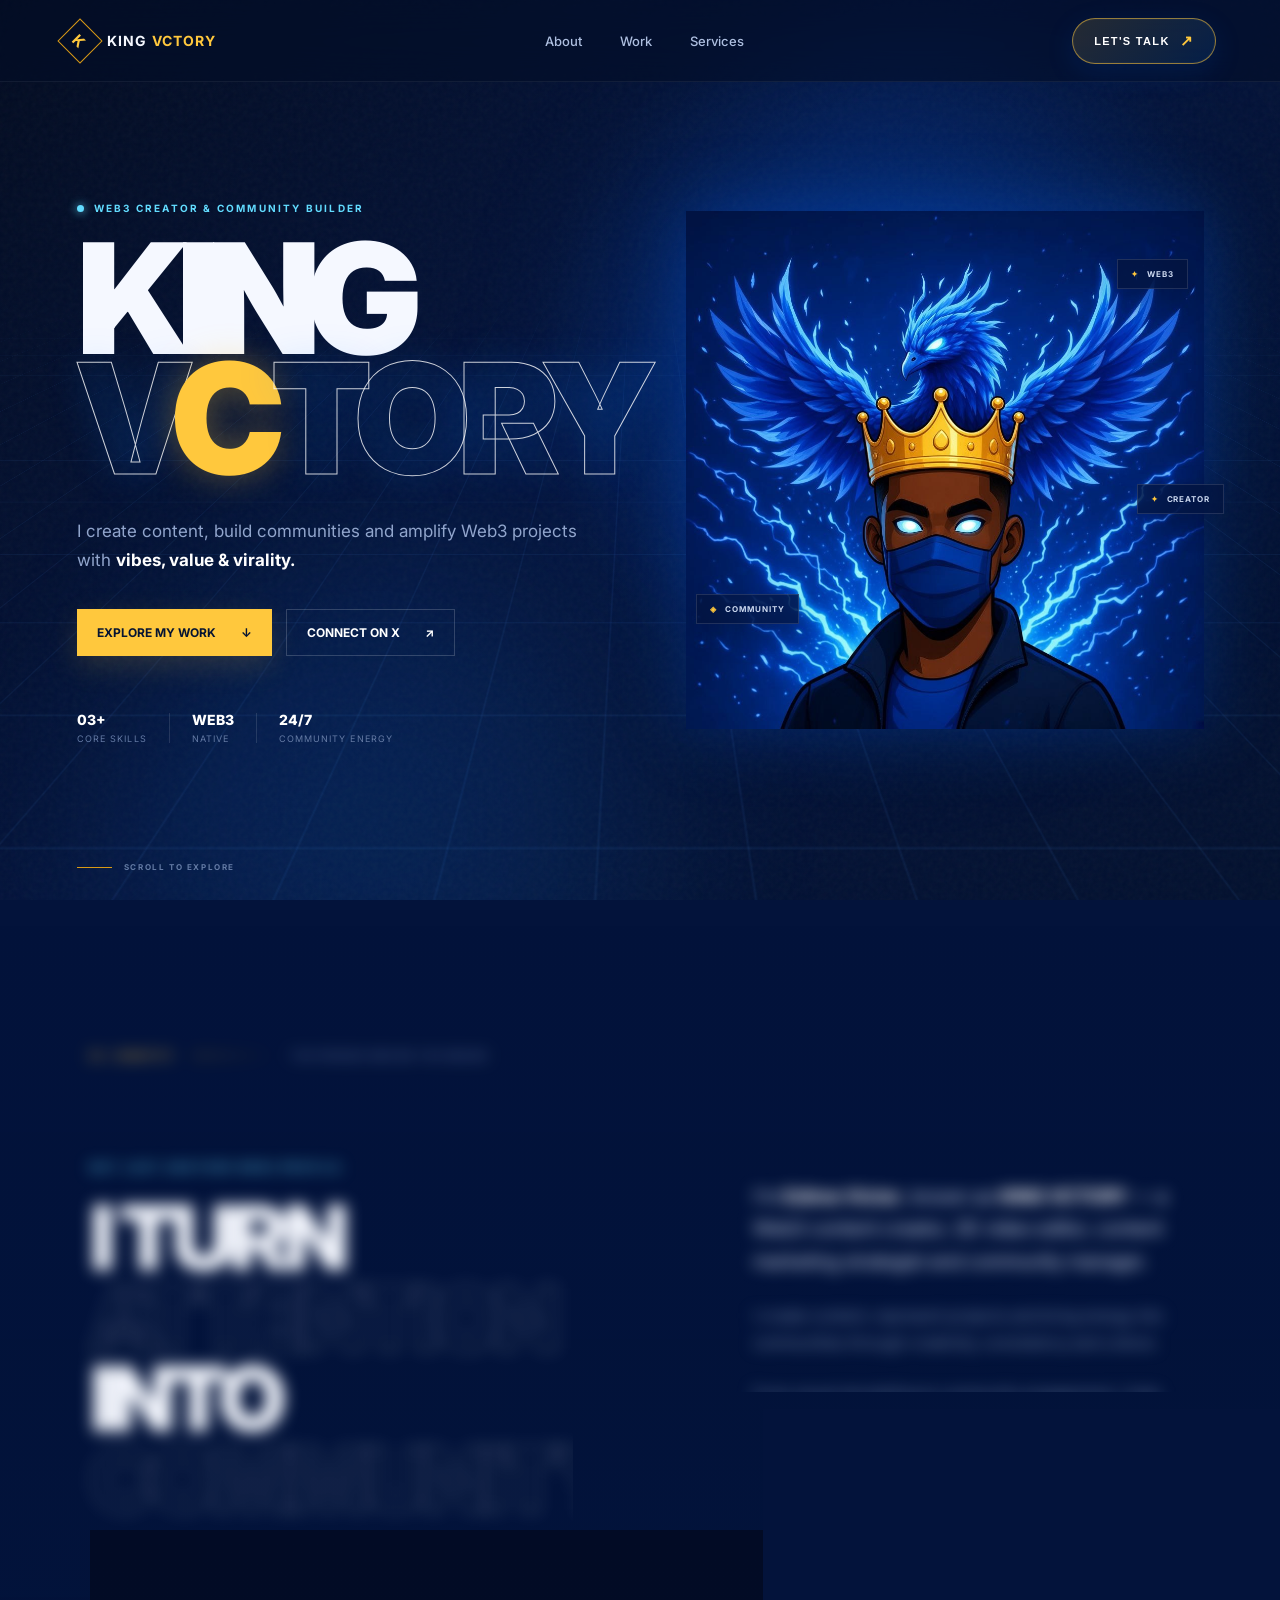
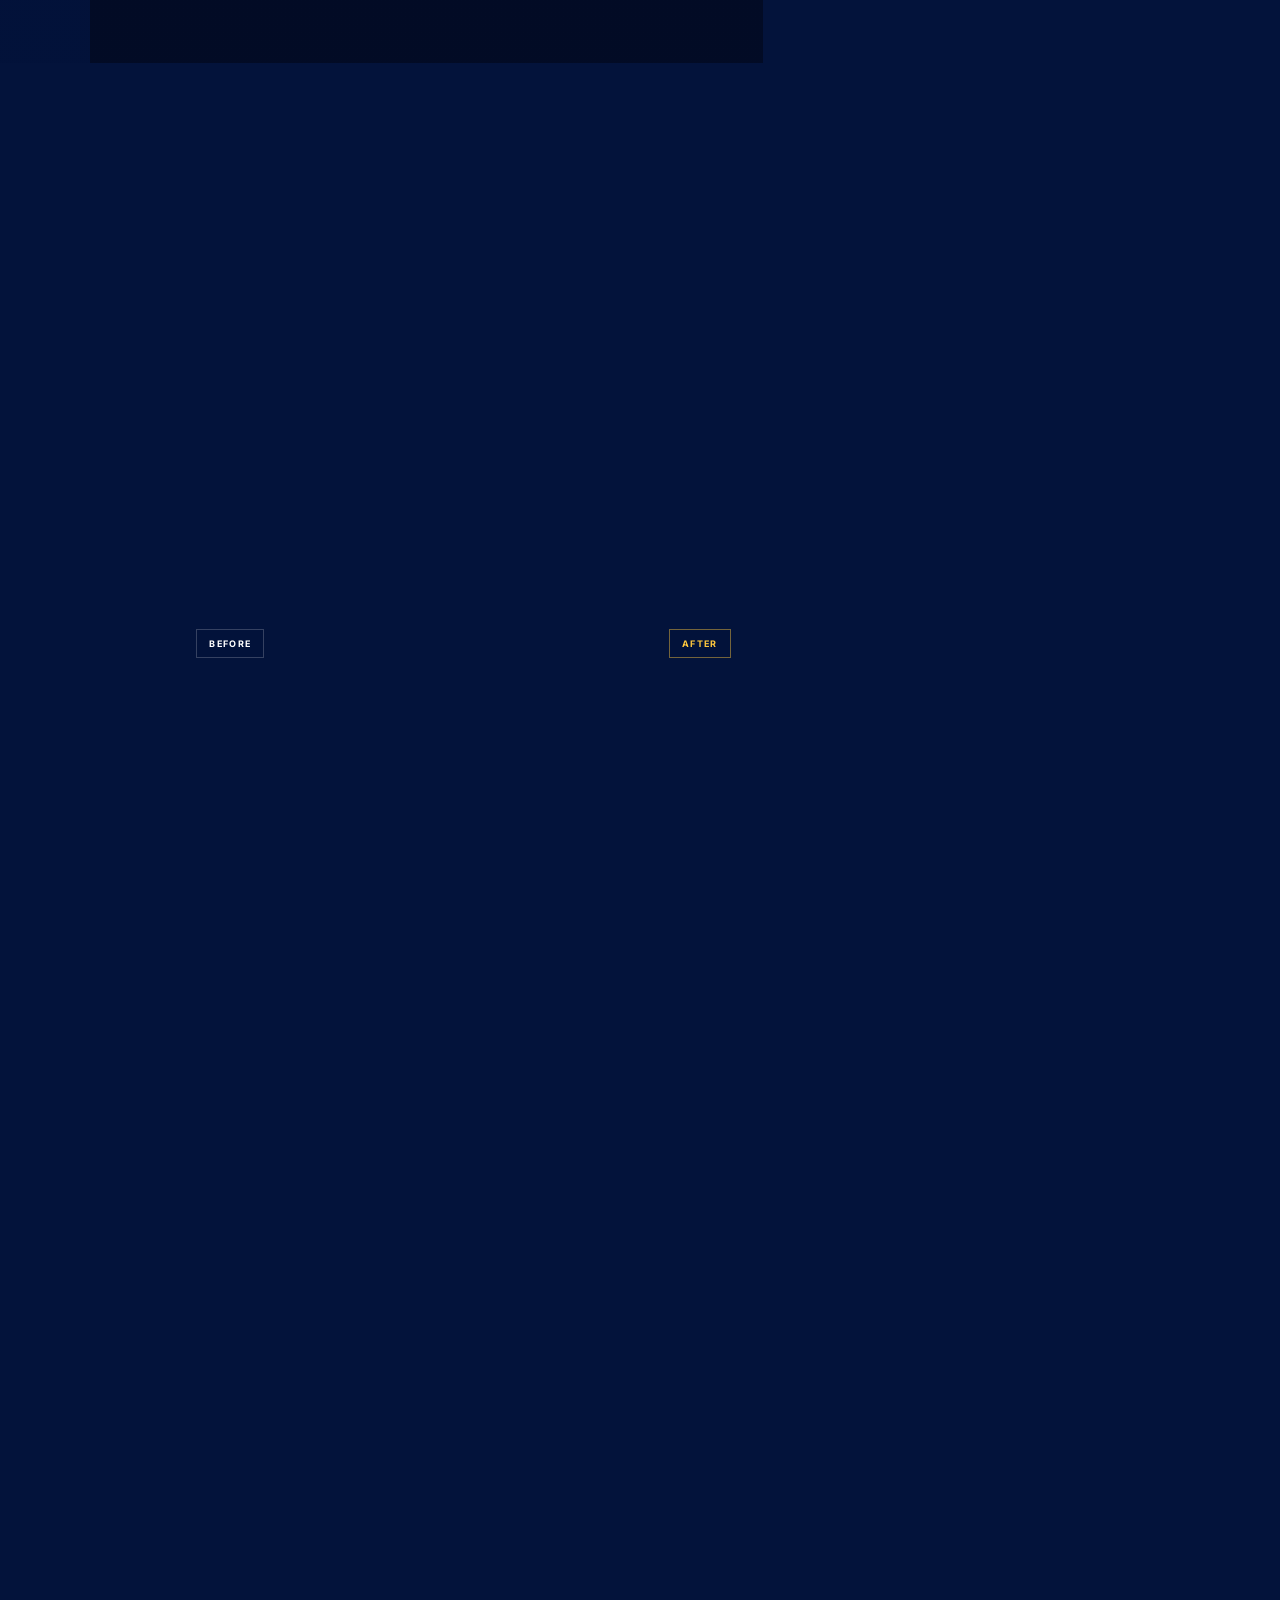
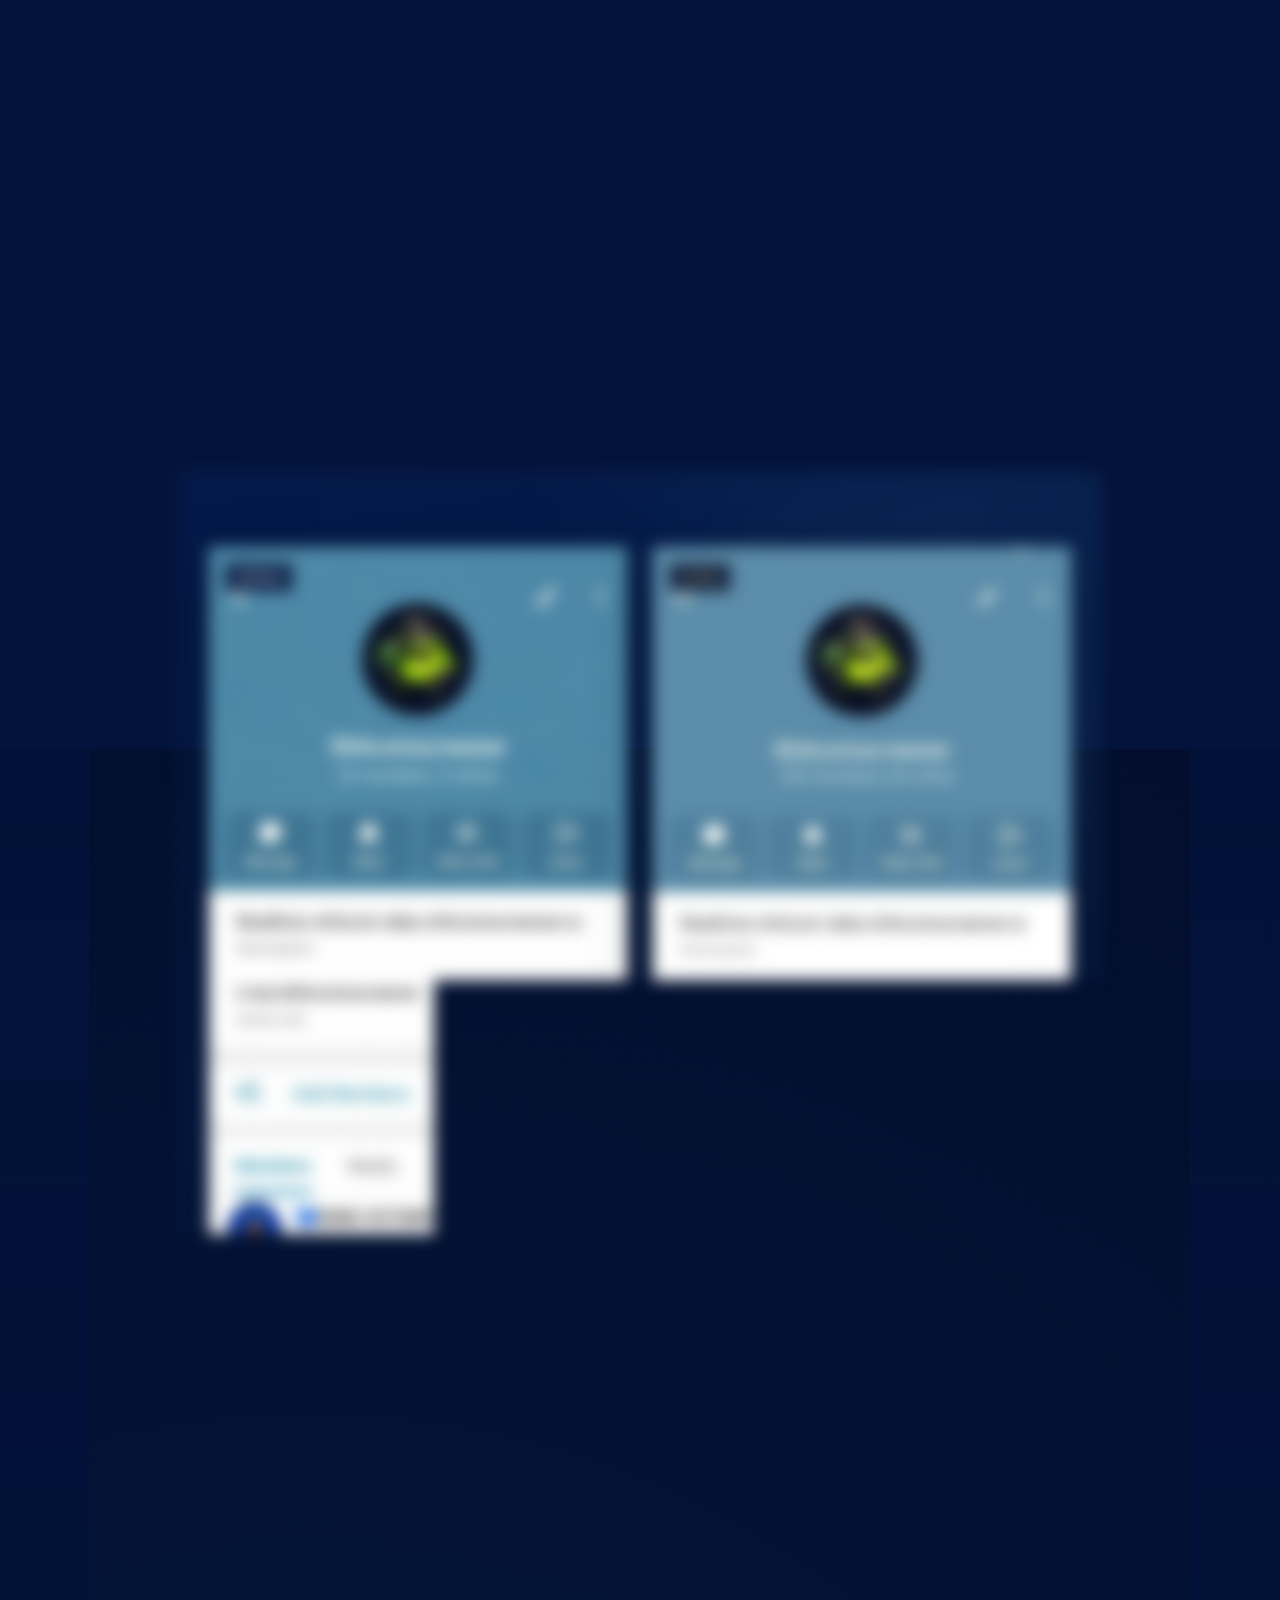
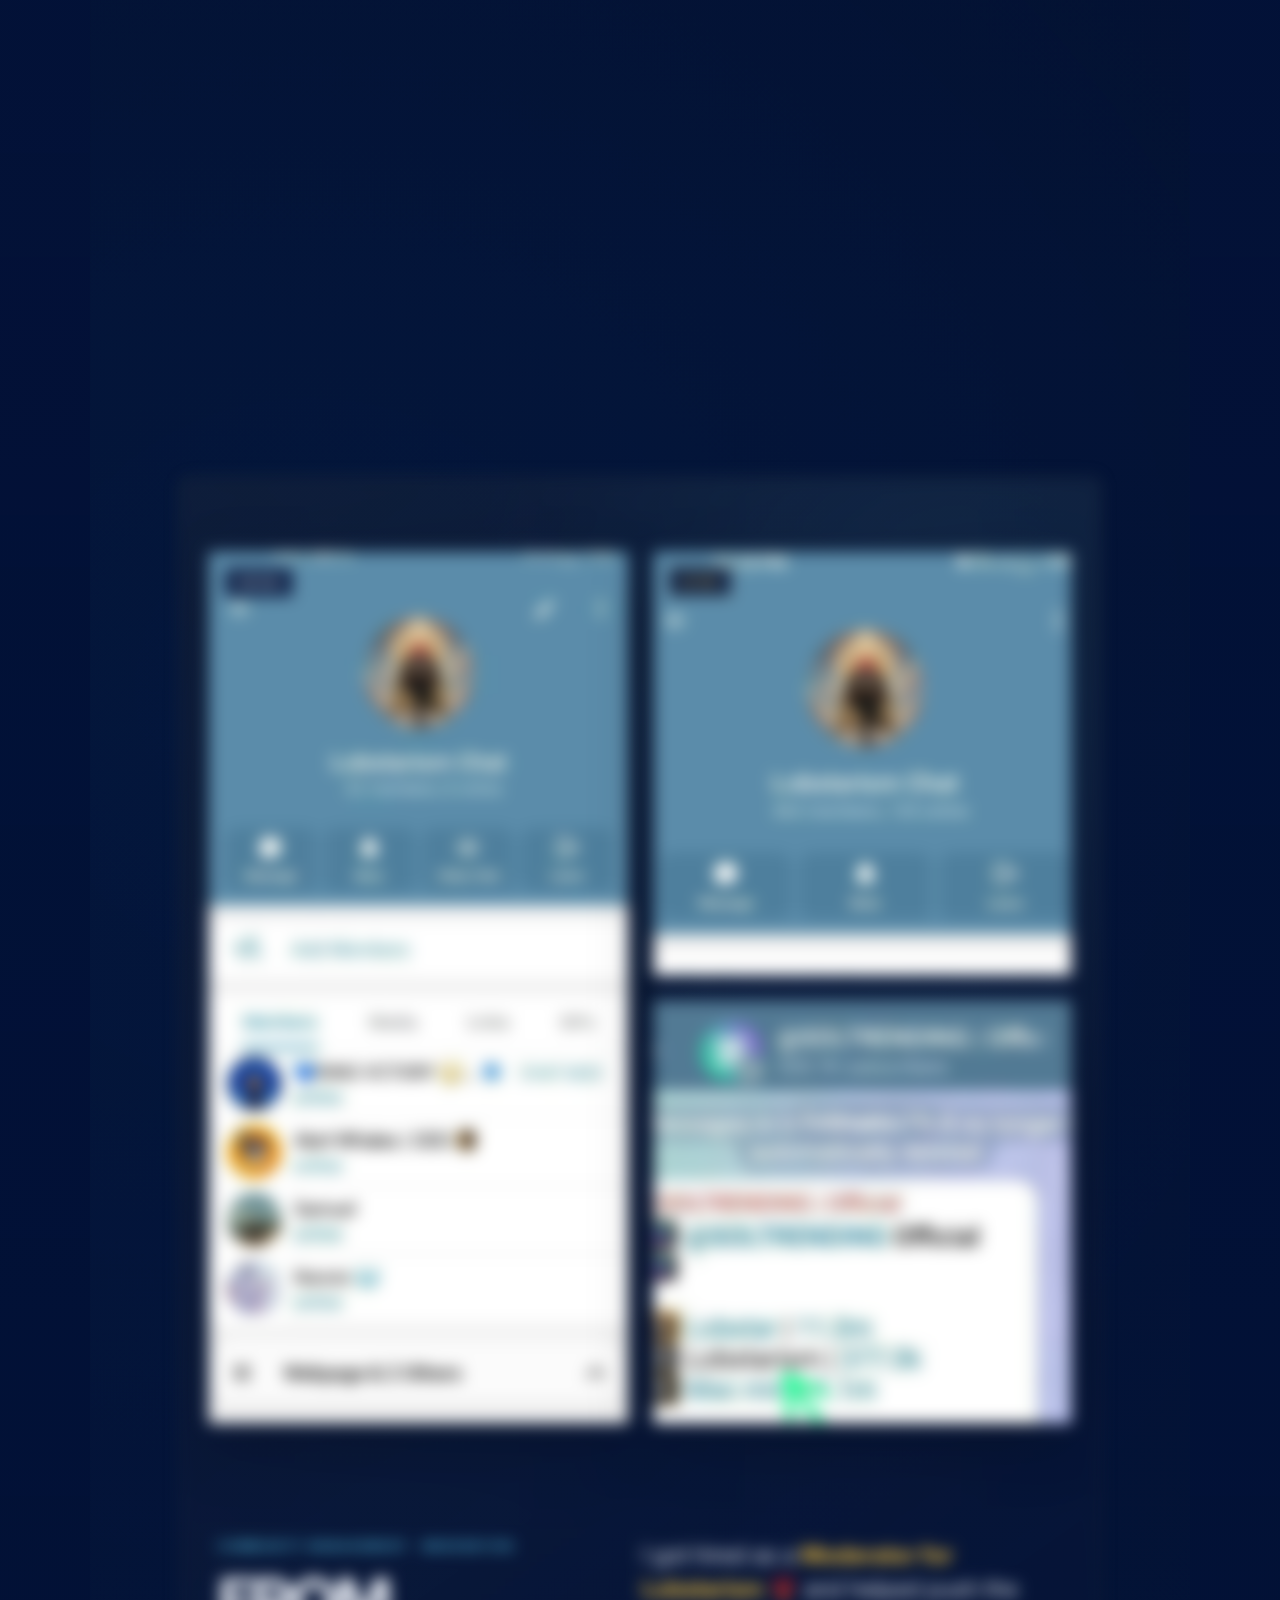
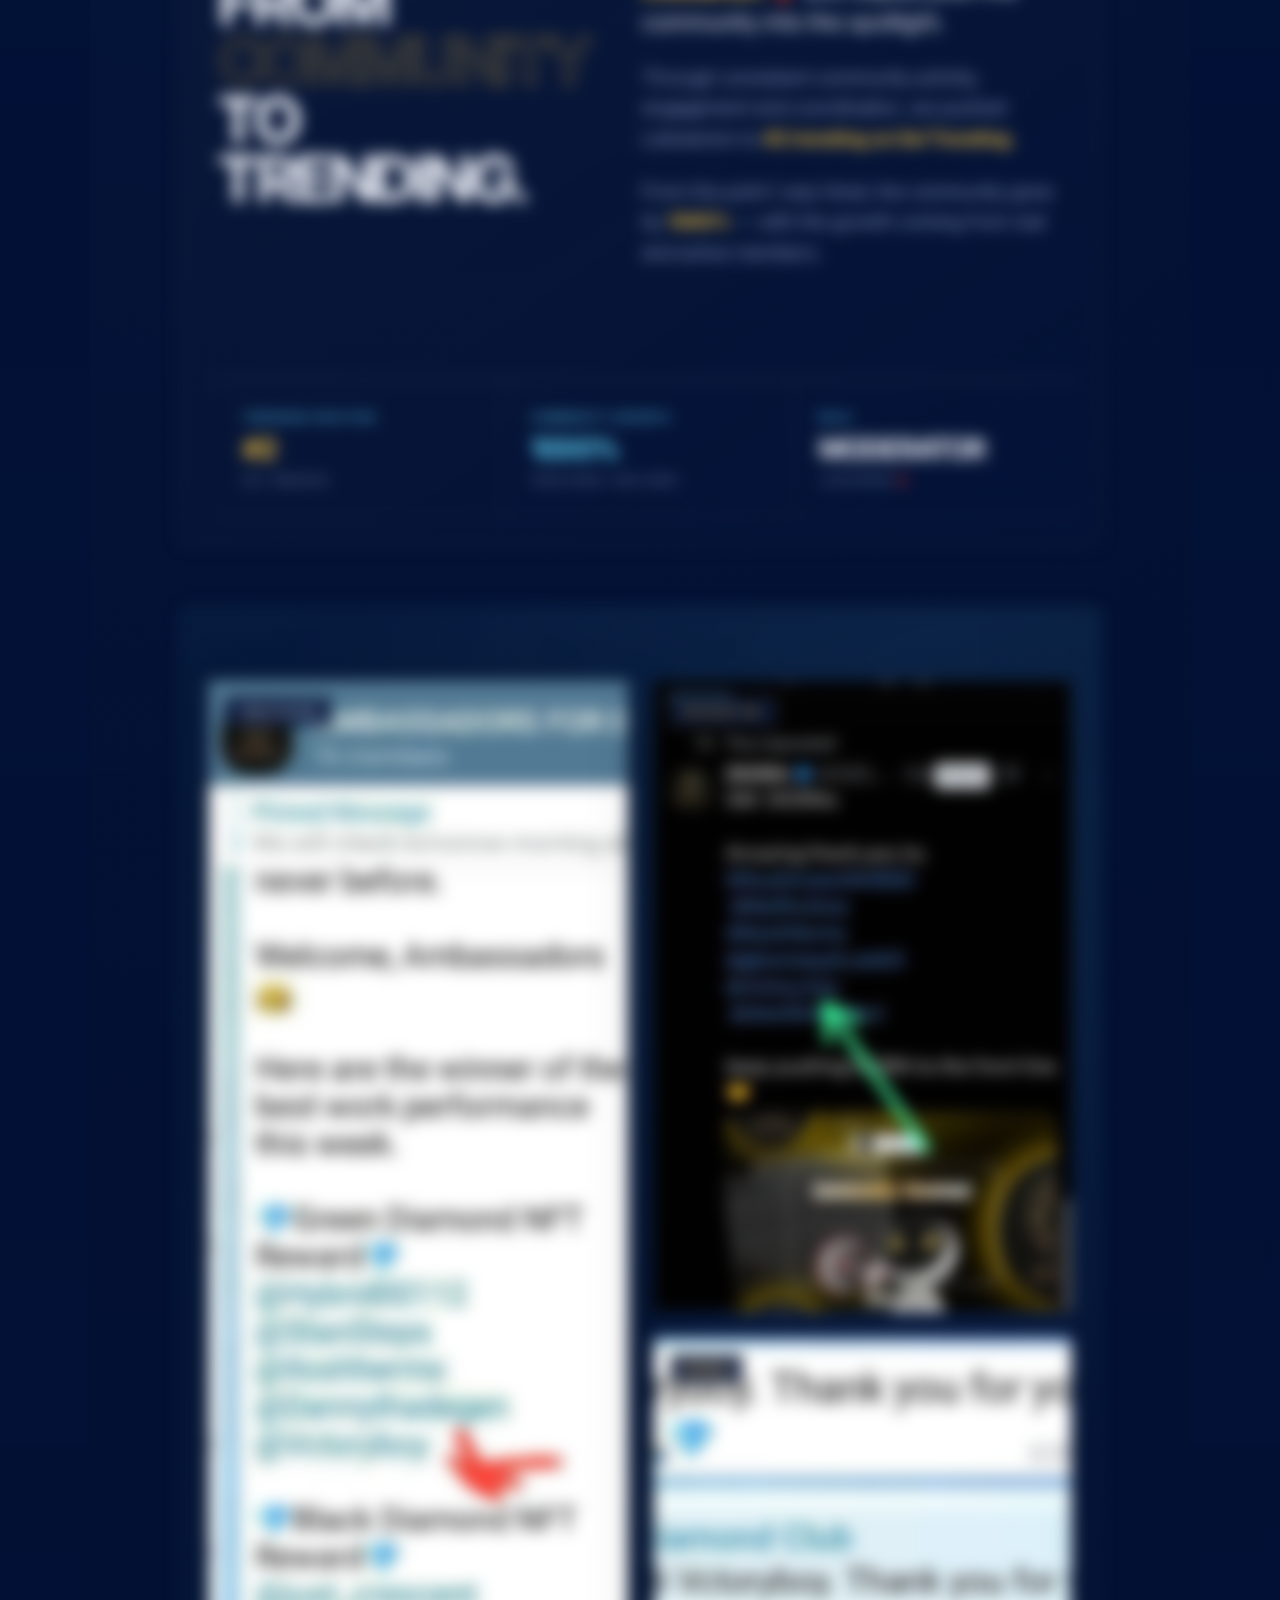
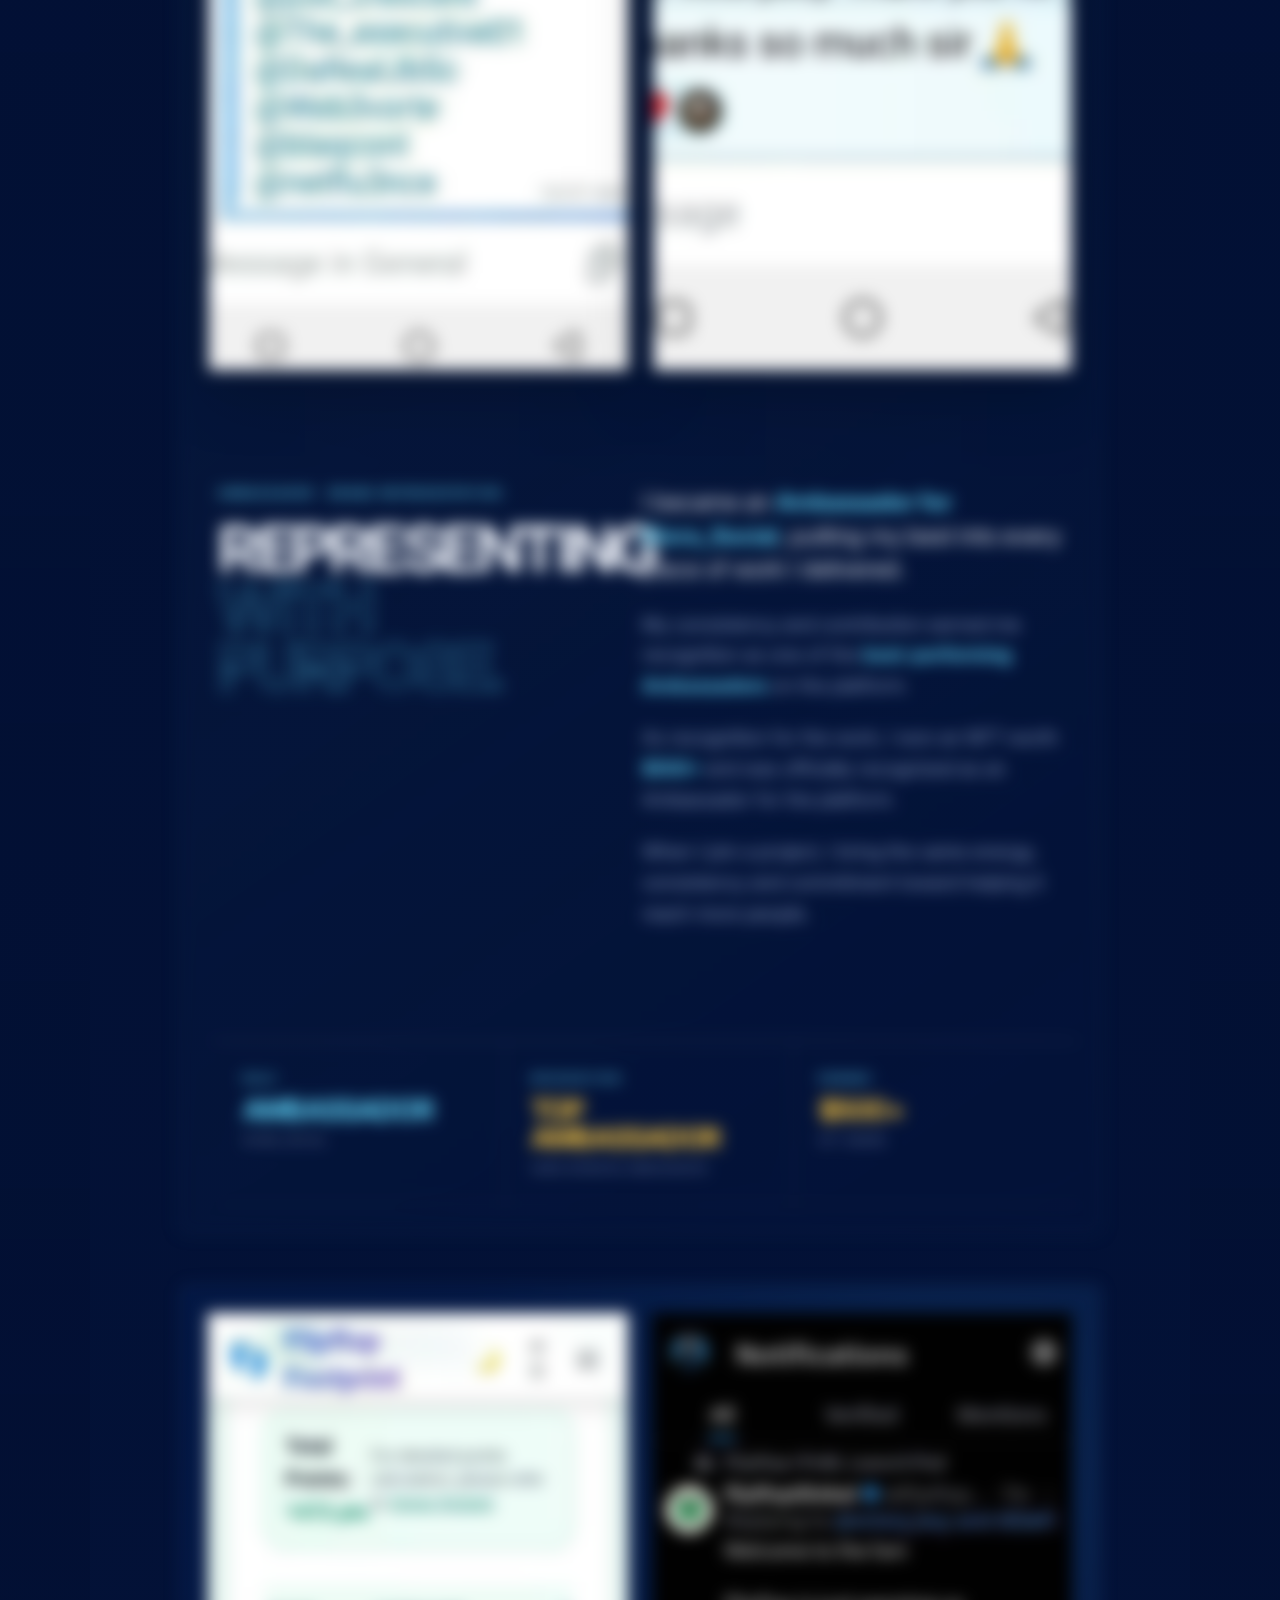
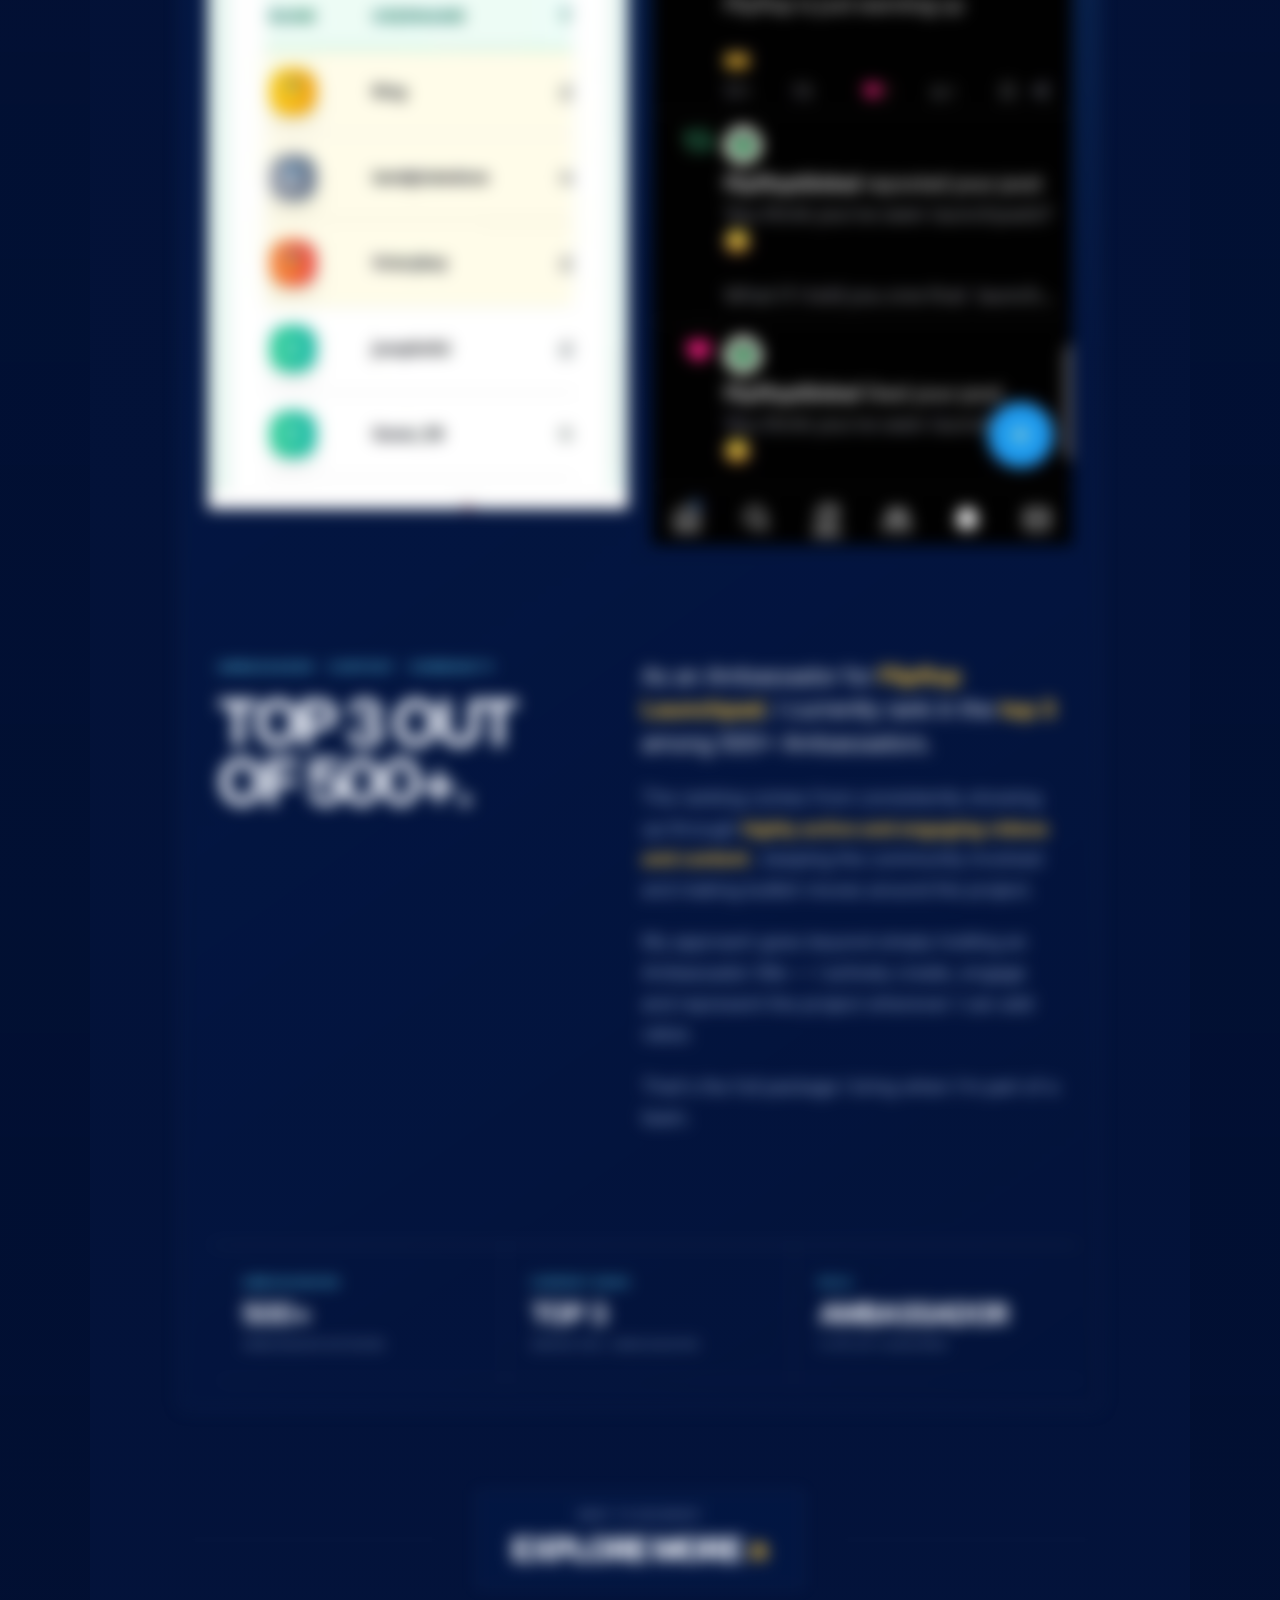
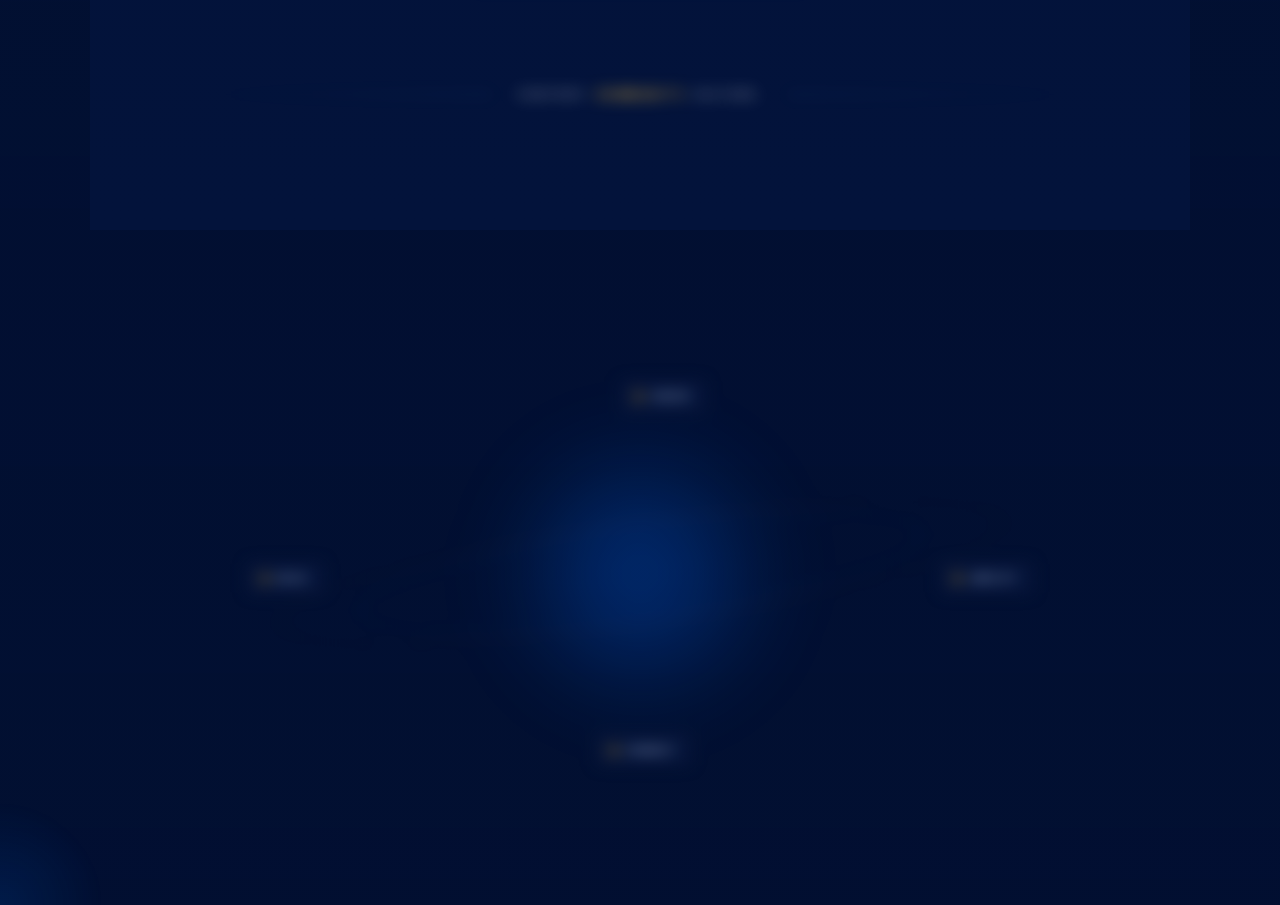
==== commit f1df7b8e: "Add files via upload" ====
--- a/index.html
+++ b/index.html
@@ -143,6 +143,7 @@
 
                 <img
                     src="king.jpg"
+                    alt="KING VCTORY character"
                     class="character"
                 >
 
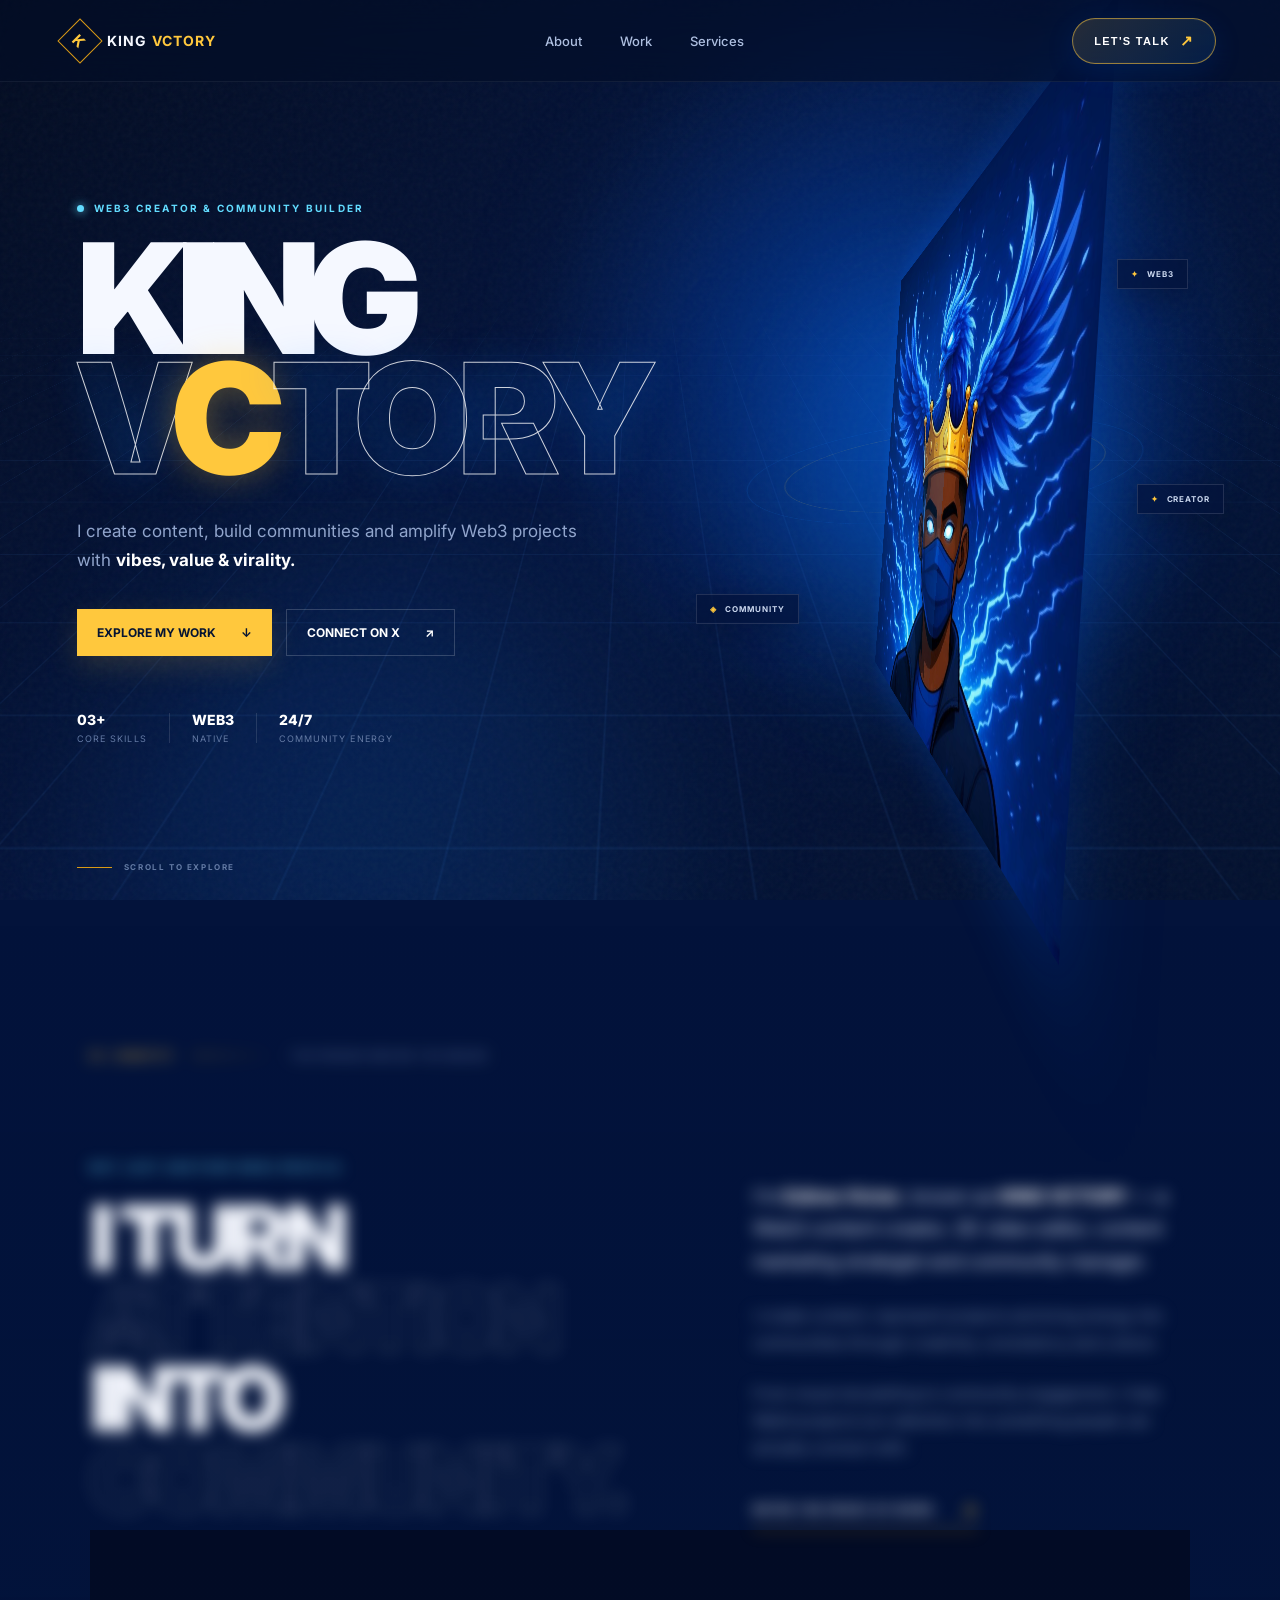
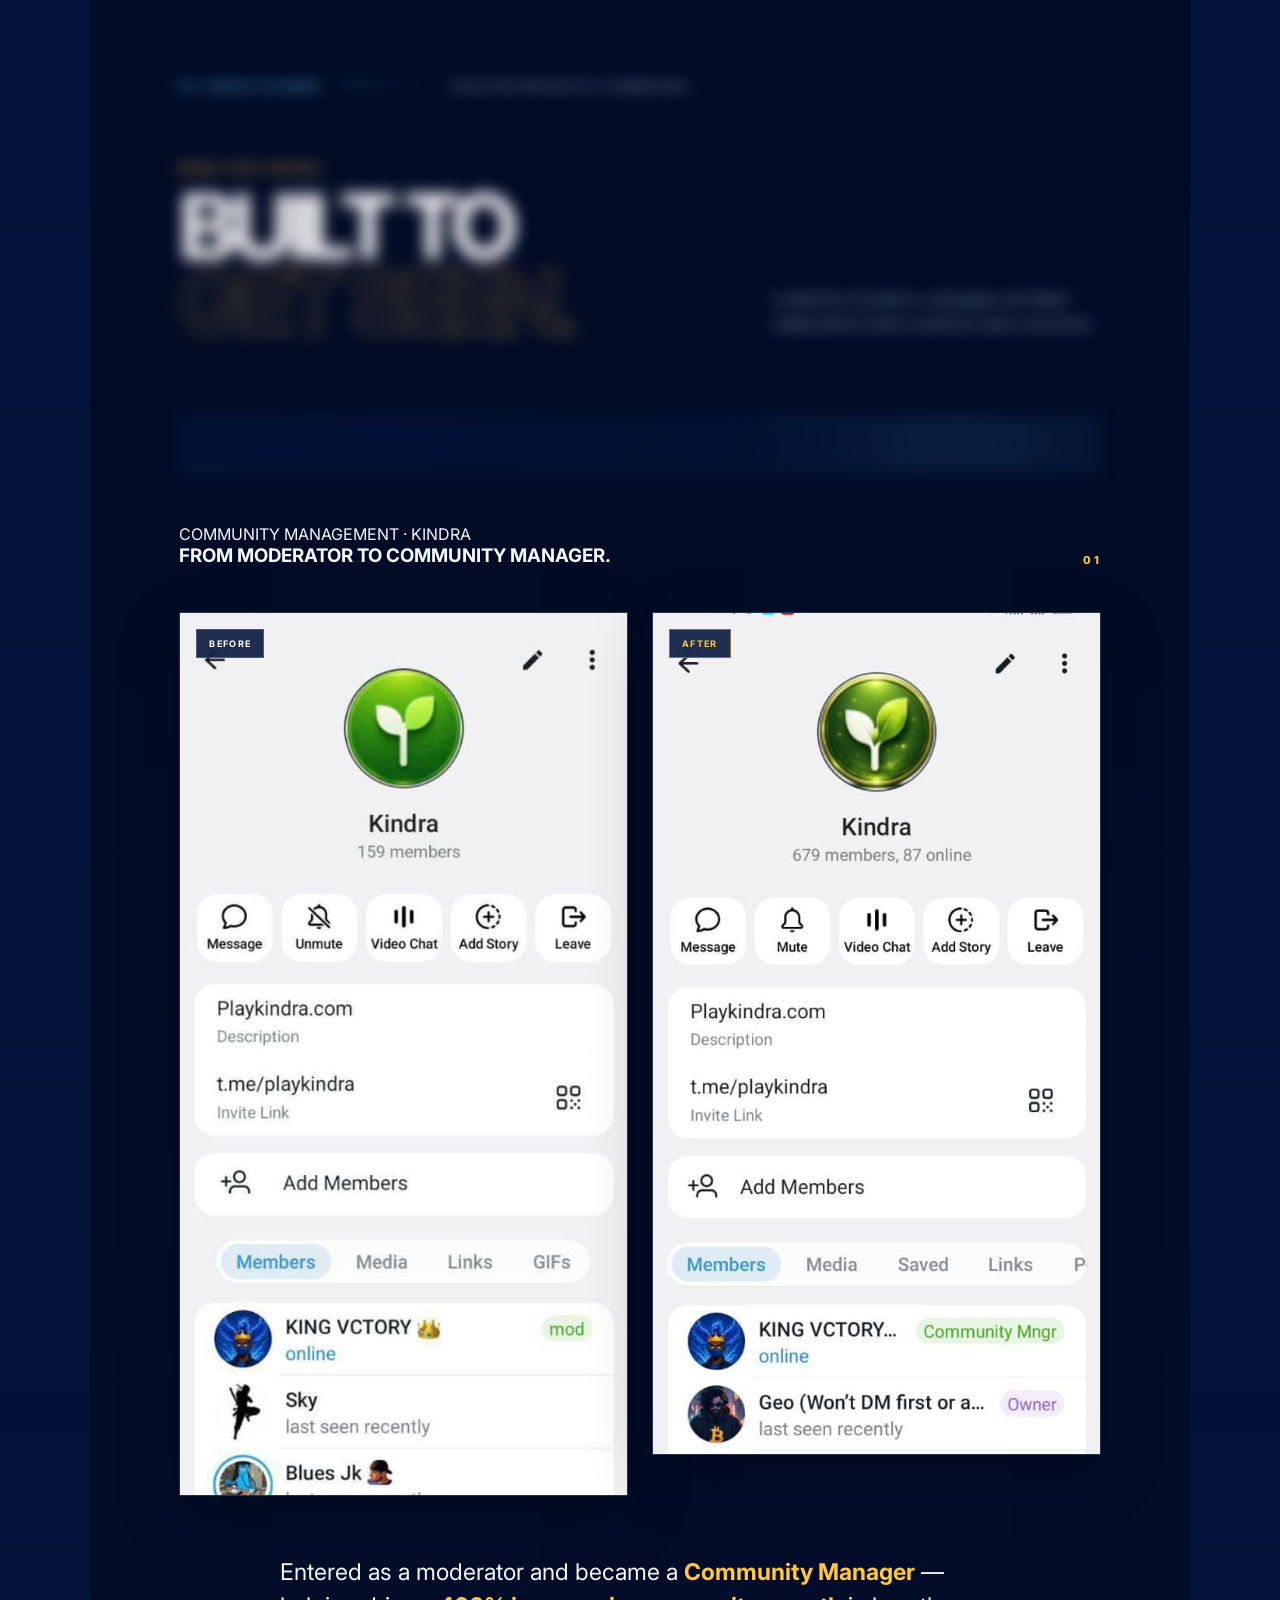
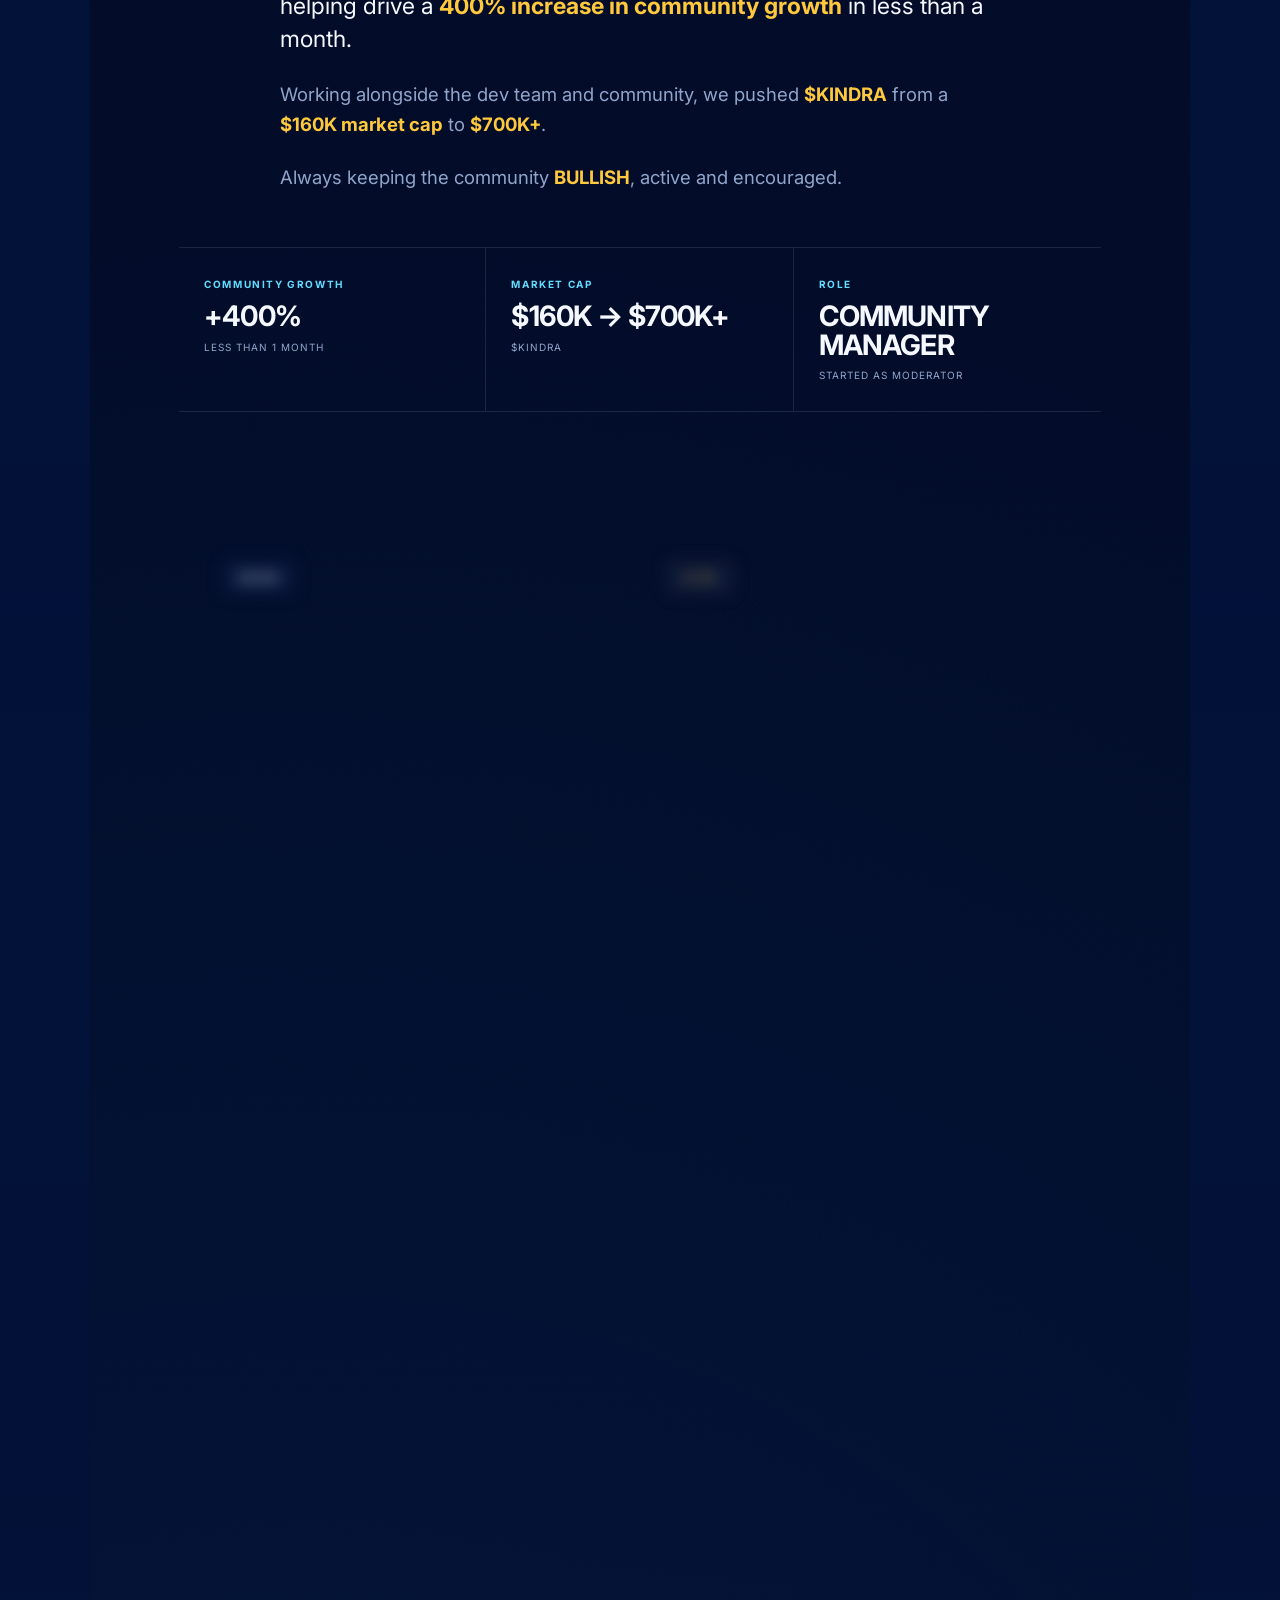
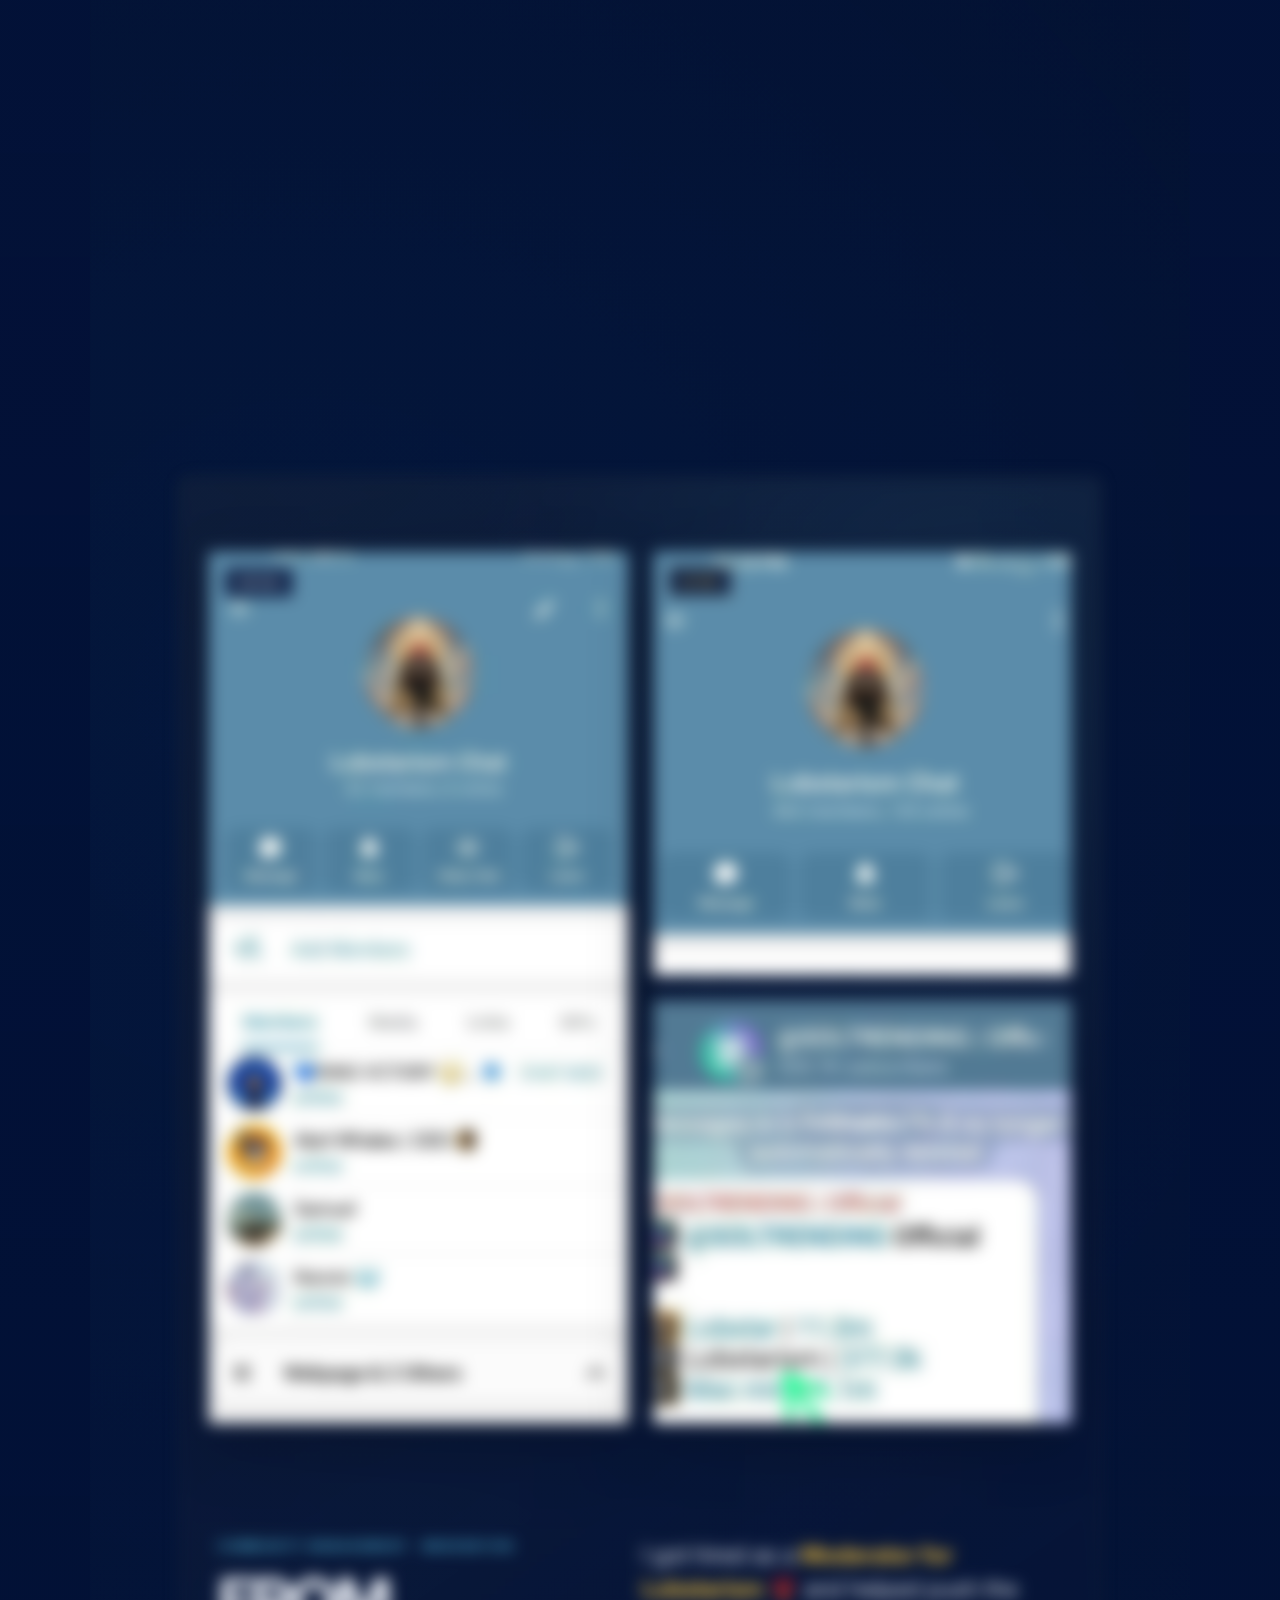
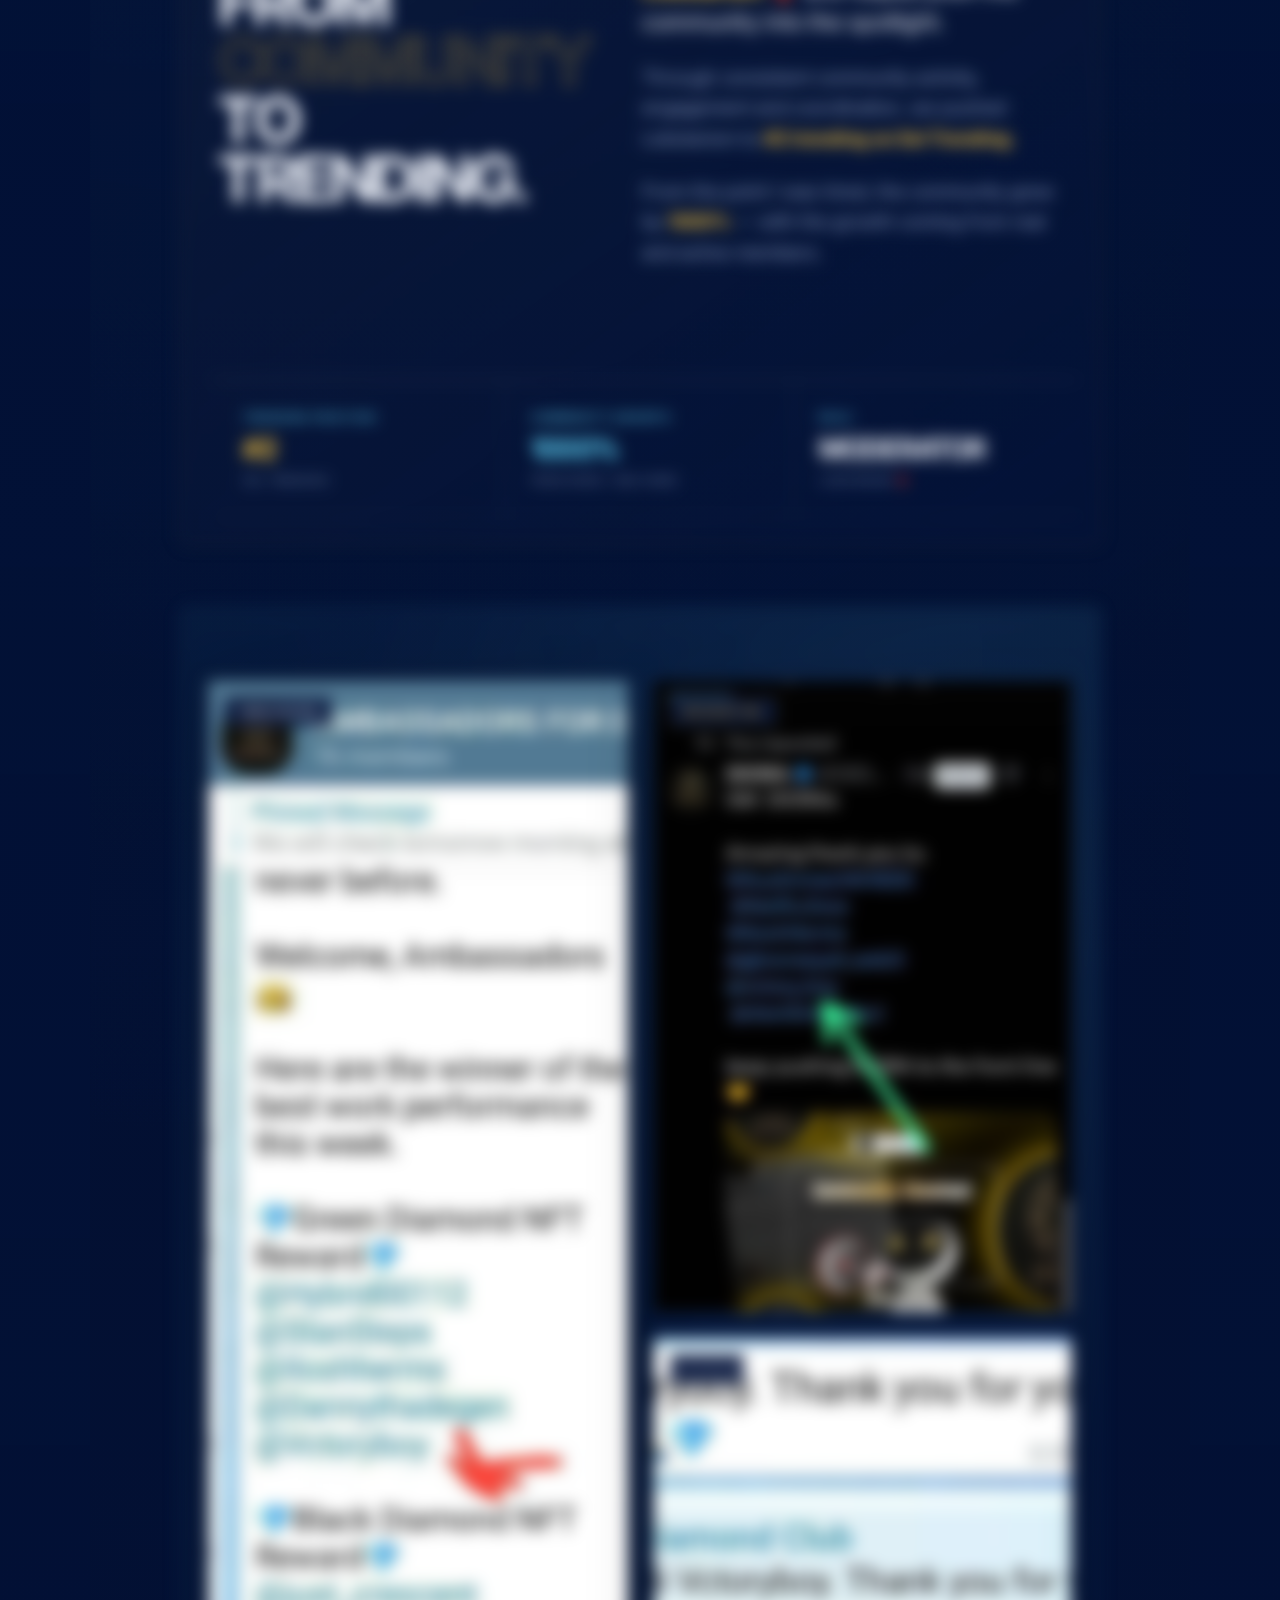
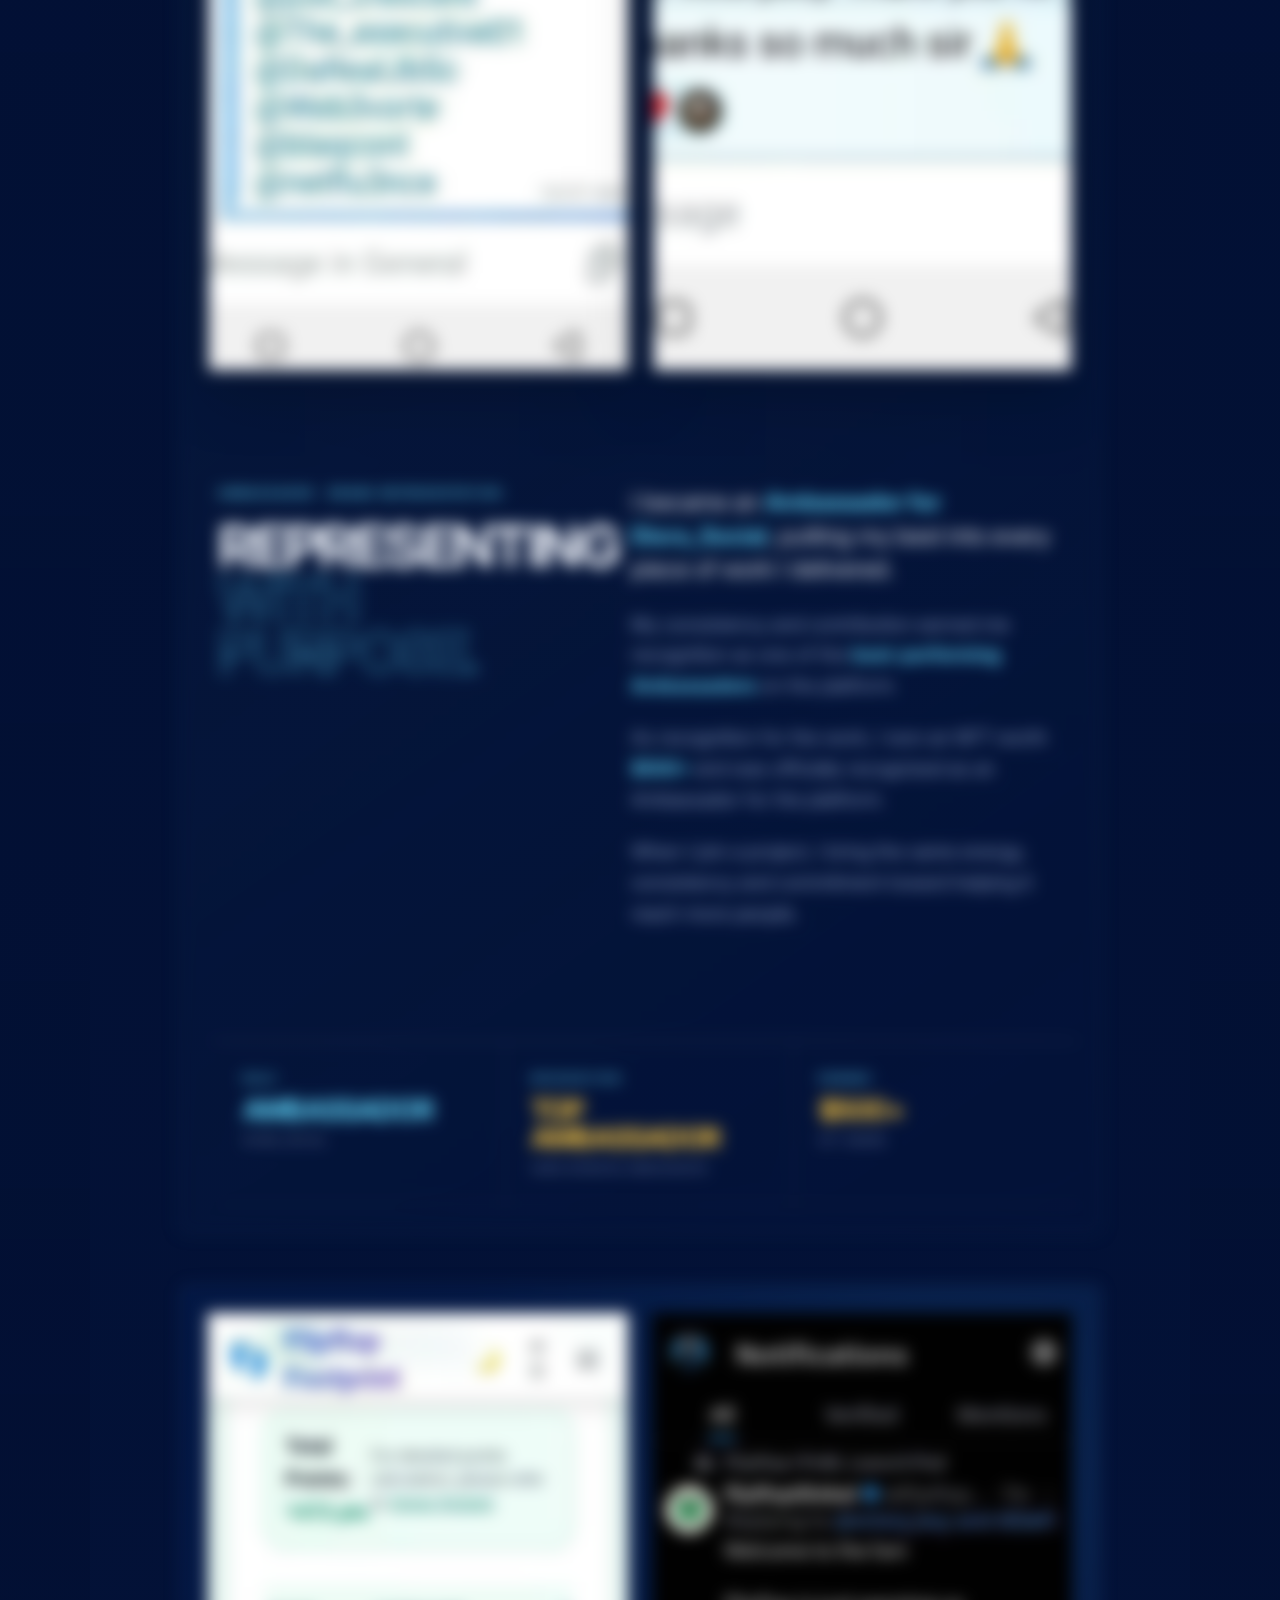
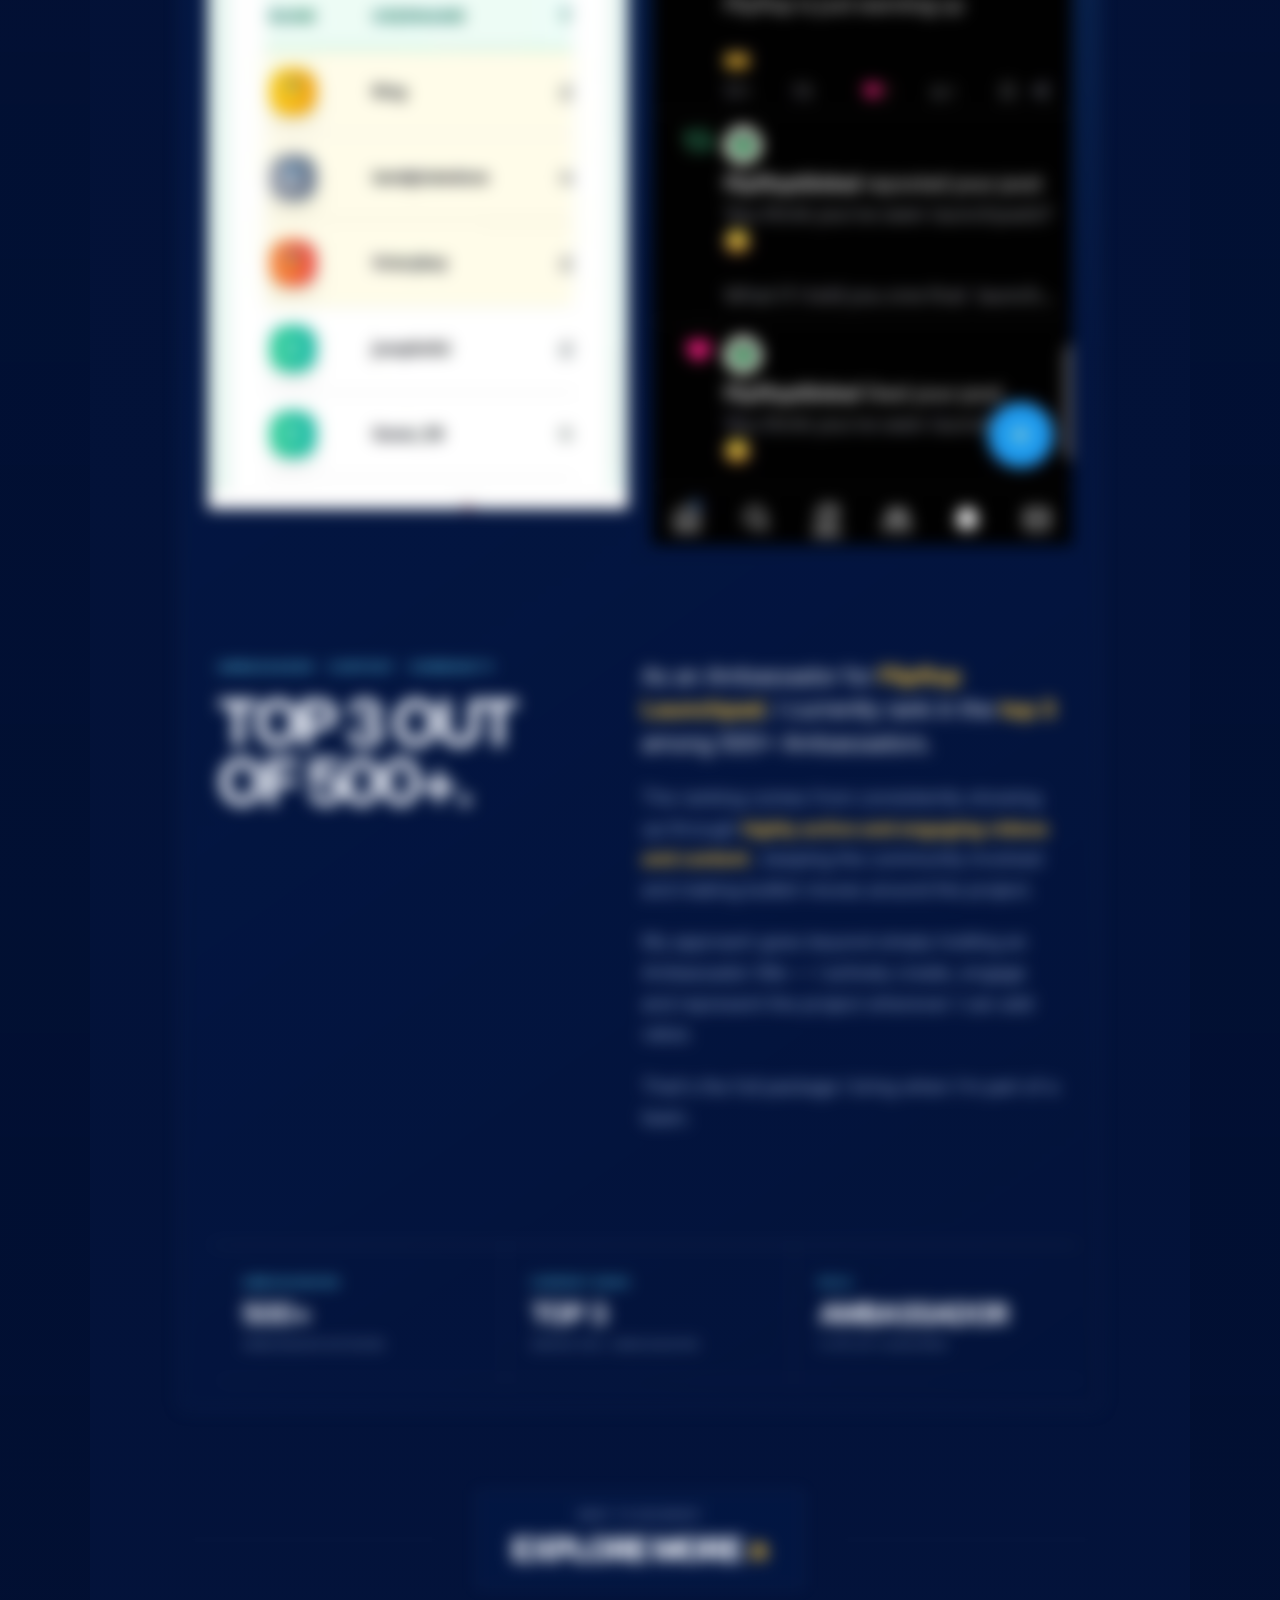
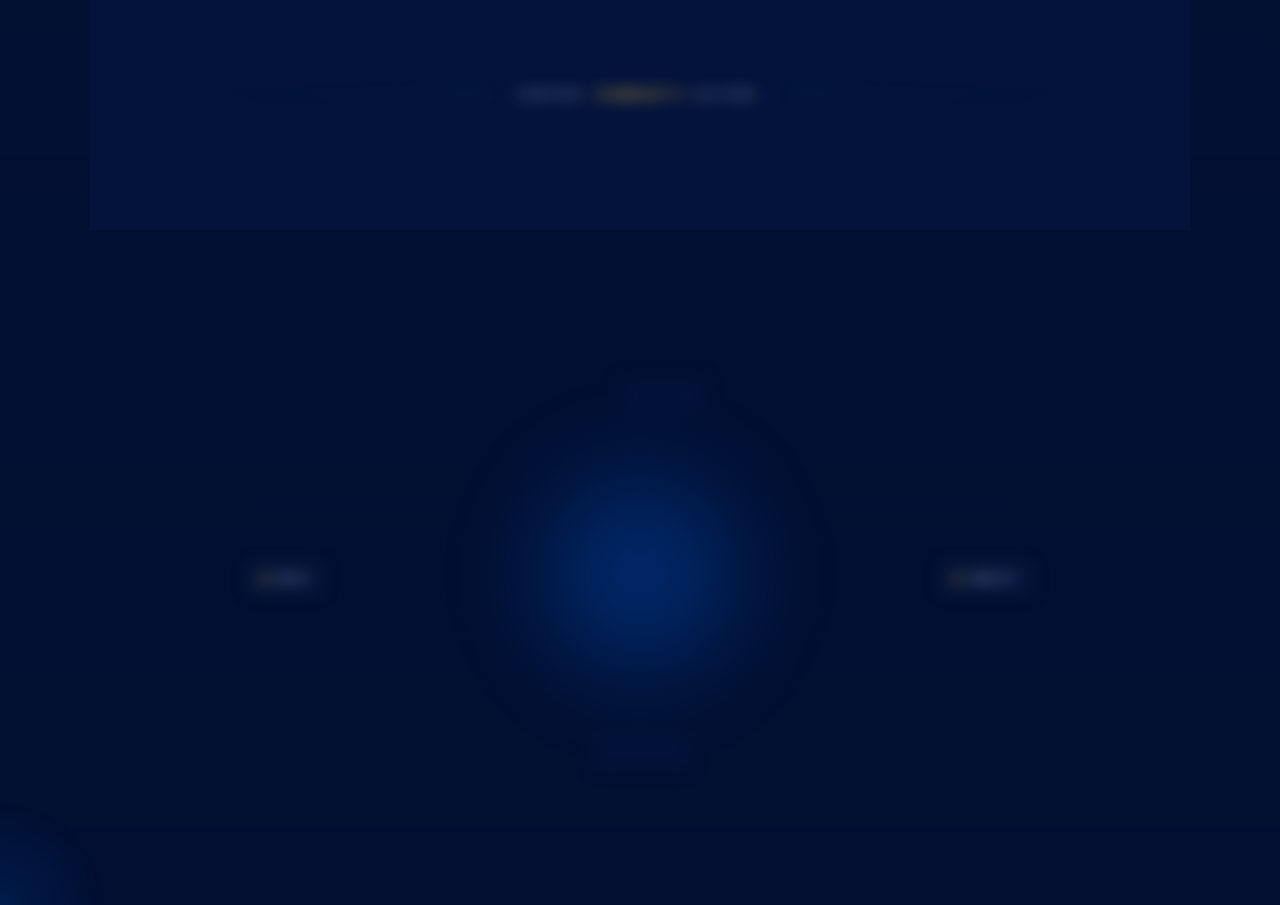
==== commit 02d0ff23: "Add files via upload" ====
--- a/index.html
+++ b/index.html
@@ -141,11 +141,9 @@
 
                 <div class="character-glow"></div>
 
-                <img
-                    src="king.jpg"
-                    alt="KING VCTORY character"
-                    class="character"
-                >
+                <div class="character-wrap">
+                     <img src="king.jpg" alt="KING VCTORY character" class="character">
+                </div>
 
                 <div class="floating-tag tag-one">
                     <span>✦</span>
--- a/style.css
+++ b/style.css
@@ -4569,4 +4569,124 @@
     .explore-more-title {
         font-size: 20px;
     }
+}
+
+/* =========================================
+   PROJECT 4 — FIX TEXT CLIPPING
+========================================= */
+
+.project-four {
+    width: 100%;
+    max-width: 100%;
+    box-sizing: border-box;
+    overflow: hidden;
+}
+
+.project-four .project-info {
+    width: 100%;
+    max-width: 100%;
+    box-sizing: border-box;
+
+    display: grid;
+    grid-template-columns: minmax(0, 0.9fr) minmax(0, 1.1fr);
+    gap: 60px;
+
+    padding-left: 10px;
+    padding-right: 10px;
+}
+
+.project-four .project-heading,
+.project-four .project-story {
+    min-width: 0;
+    max-width: 100%;
+    box-sizing: border-box;
+}
+
+.project-four .project-heading h3 {
+    max-width: 100%;
+    overflow-wrap: break-word;
+    word-break: normal;
+}
+
+.project-four .project-story {
+    overflow-wrap: break-word;
+}
+
+.project-four .project-results {
+    width: 100%;
+    max-width: 100%;
+    box-sizing: border-box;
+}
+
+
+/* MOBILE */
+@media (max-width: 768px) {
+
+    .project-four .project-info {
+        grid-template-columns: 1fr;
+        gap: 40px;
+        padding-left: 5px;
+        padding-right: 5px;
+    }
+
+    .project-four .project-heading h3 {
+        font-size: clamp(38px, 11vw, 64px);
+        line-height: 0.95;
+    }
+
+    .project-four .project-story {
+        width: 100%;
+    }
+}
+
+/* FIX PROJECT 4 HEADING WORD BREAK */
+.project-four .project-heading h3 {
+    word-break: keep-all;
+    overflow-wrap: normal;
+    white-space: normal;
+}
+
+.project-four .project-heading {
+    min-width: 0;
+}
+
+/* Keep REPRESENTING together */
+.project-four .project-heading h3 {
+    font-size: clamp(42px, 4.5vw, 72px);
+    letter-spacing: -0.045em;
+}
+
+/* =========================================
+   KING VCTORY — SCROLL REVEAL
+========================================= */
+
+.character-wrap {
+    position: relative;
+    width: 100%;
+    height: 100%;
+    display: flex;
+    align-items: center;
+    justify-content: center;
+
+    perspective: 1200px;
+    transform-style: preserve-3d;
+}
+
+.character {
+    transform-style: preserve-3d;
+    will-change: transform;
+    transition: filter 0.3s ease;
+}
+
+/* subtle glow while rotating */
+.character-wrap::after {
+    content: "";
+    position: absolute;
+    width: 55%;
+    height: 55%;
+    border-radius: 50%;
+    background: rgba(22, 135, 255, 0.16);
+    filter: blur(70px);
+    z-index: -1;
+    pointer-events: none;
 }
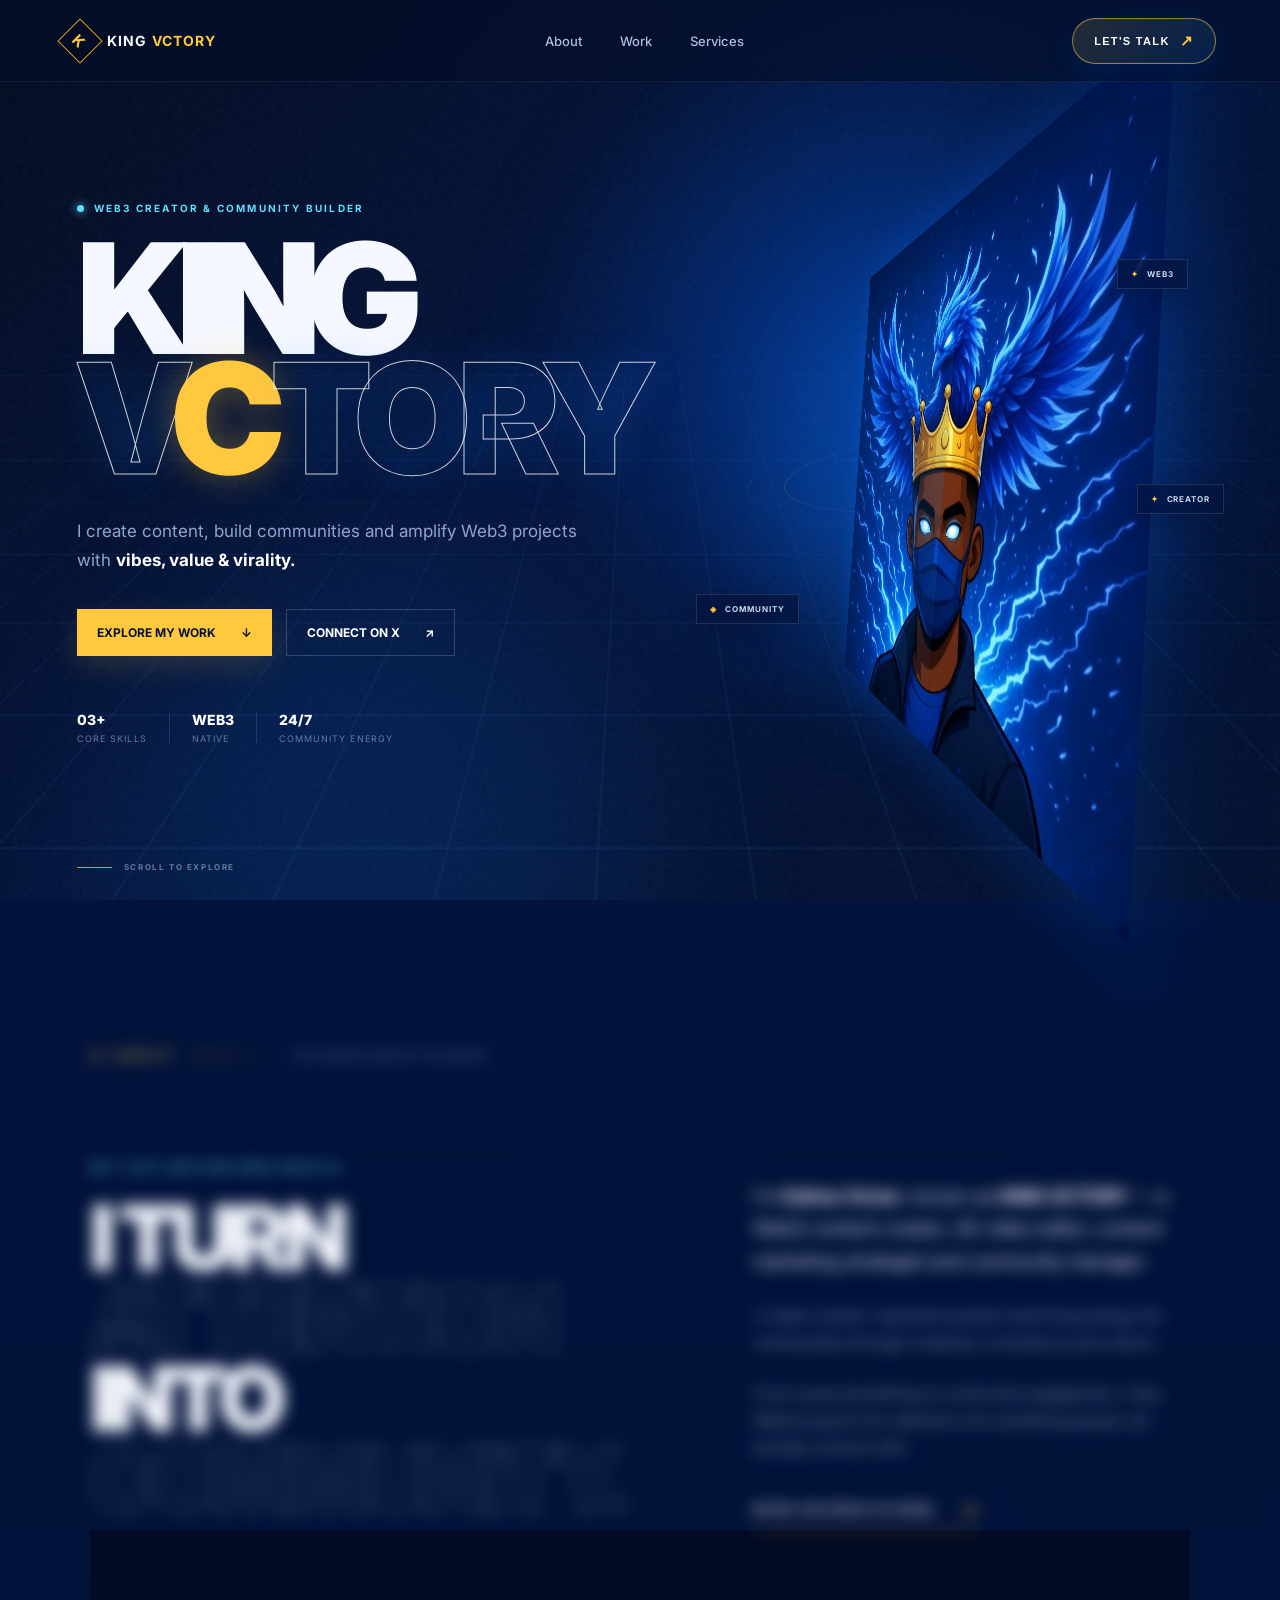
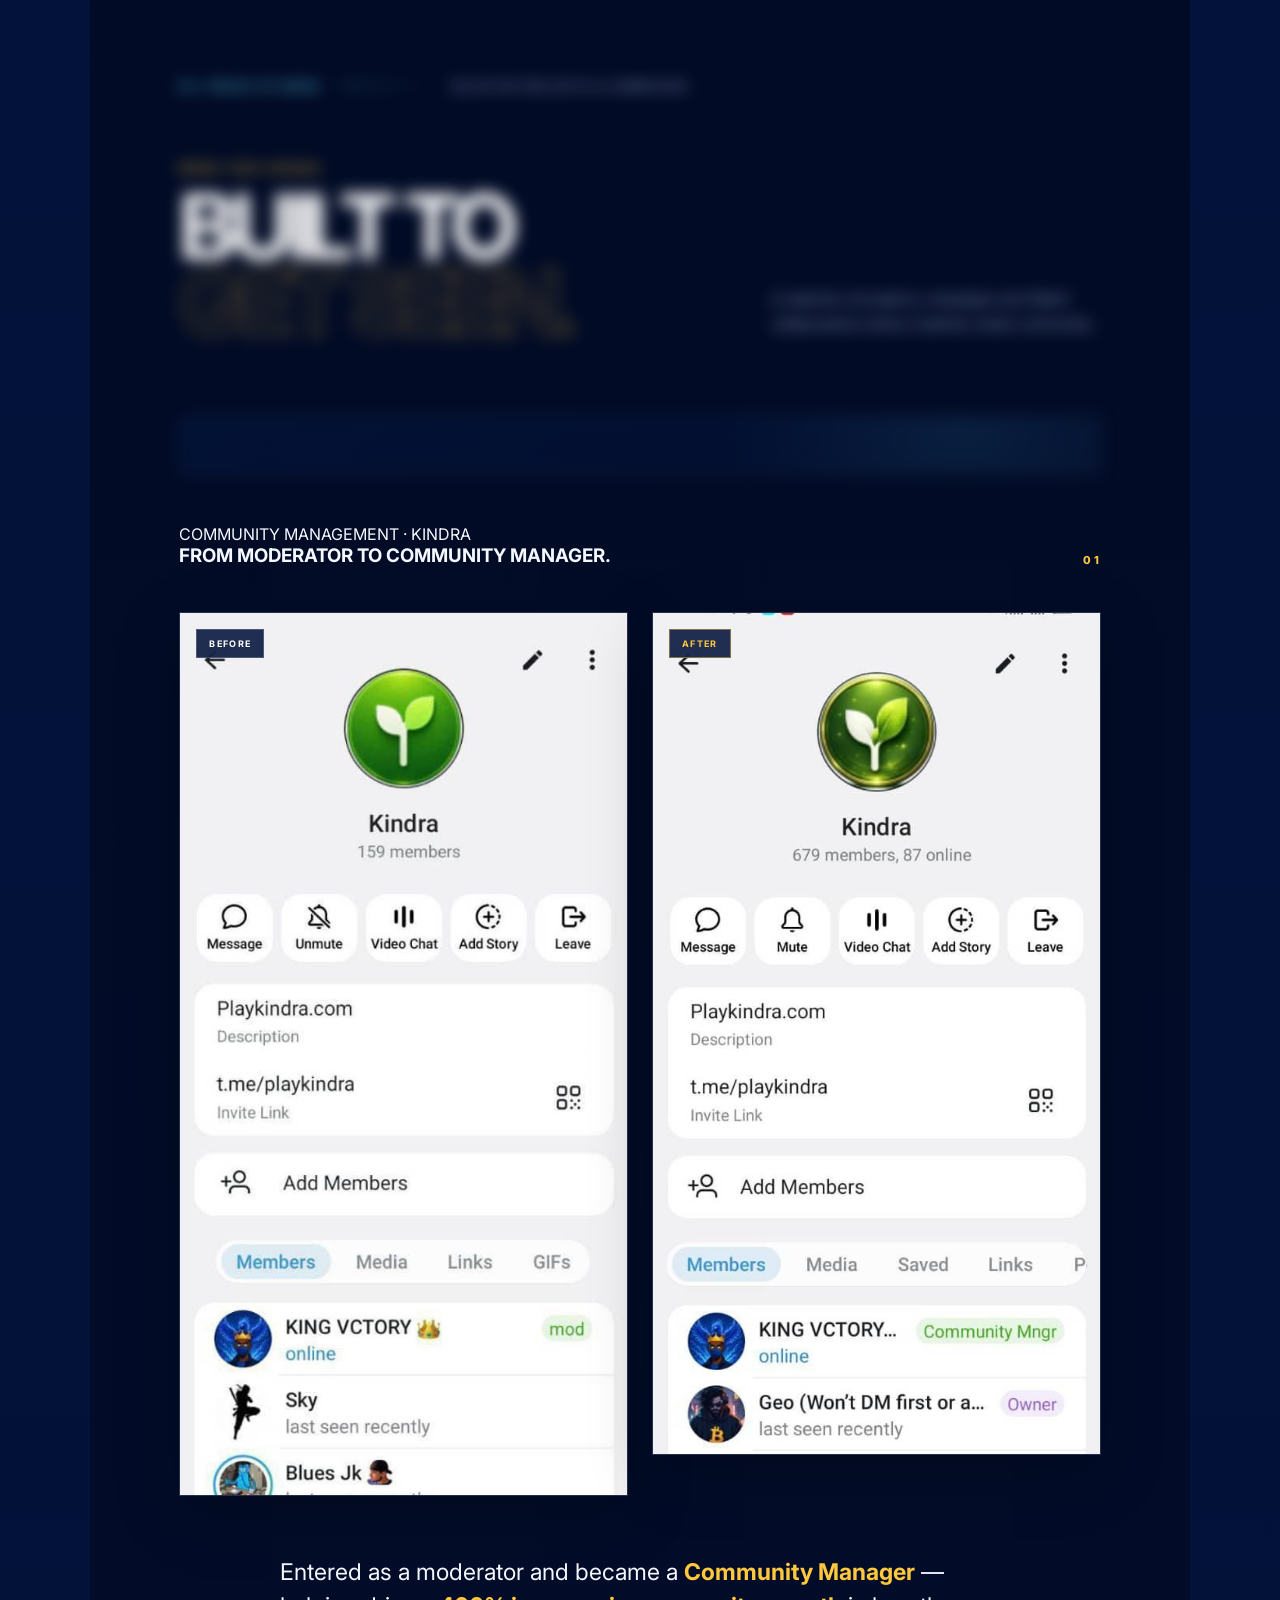
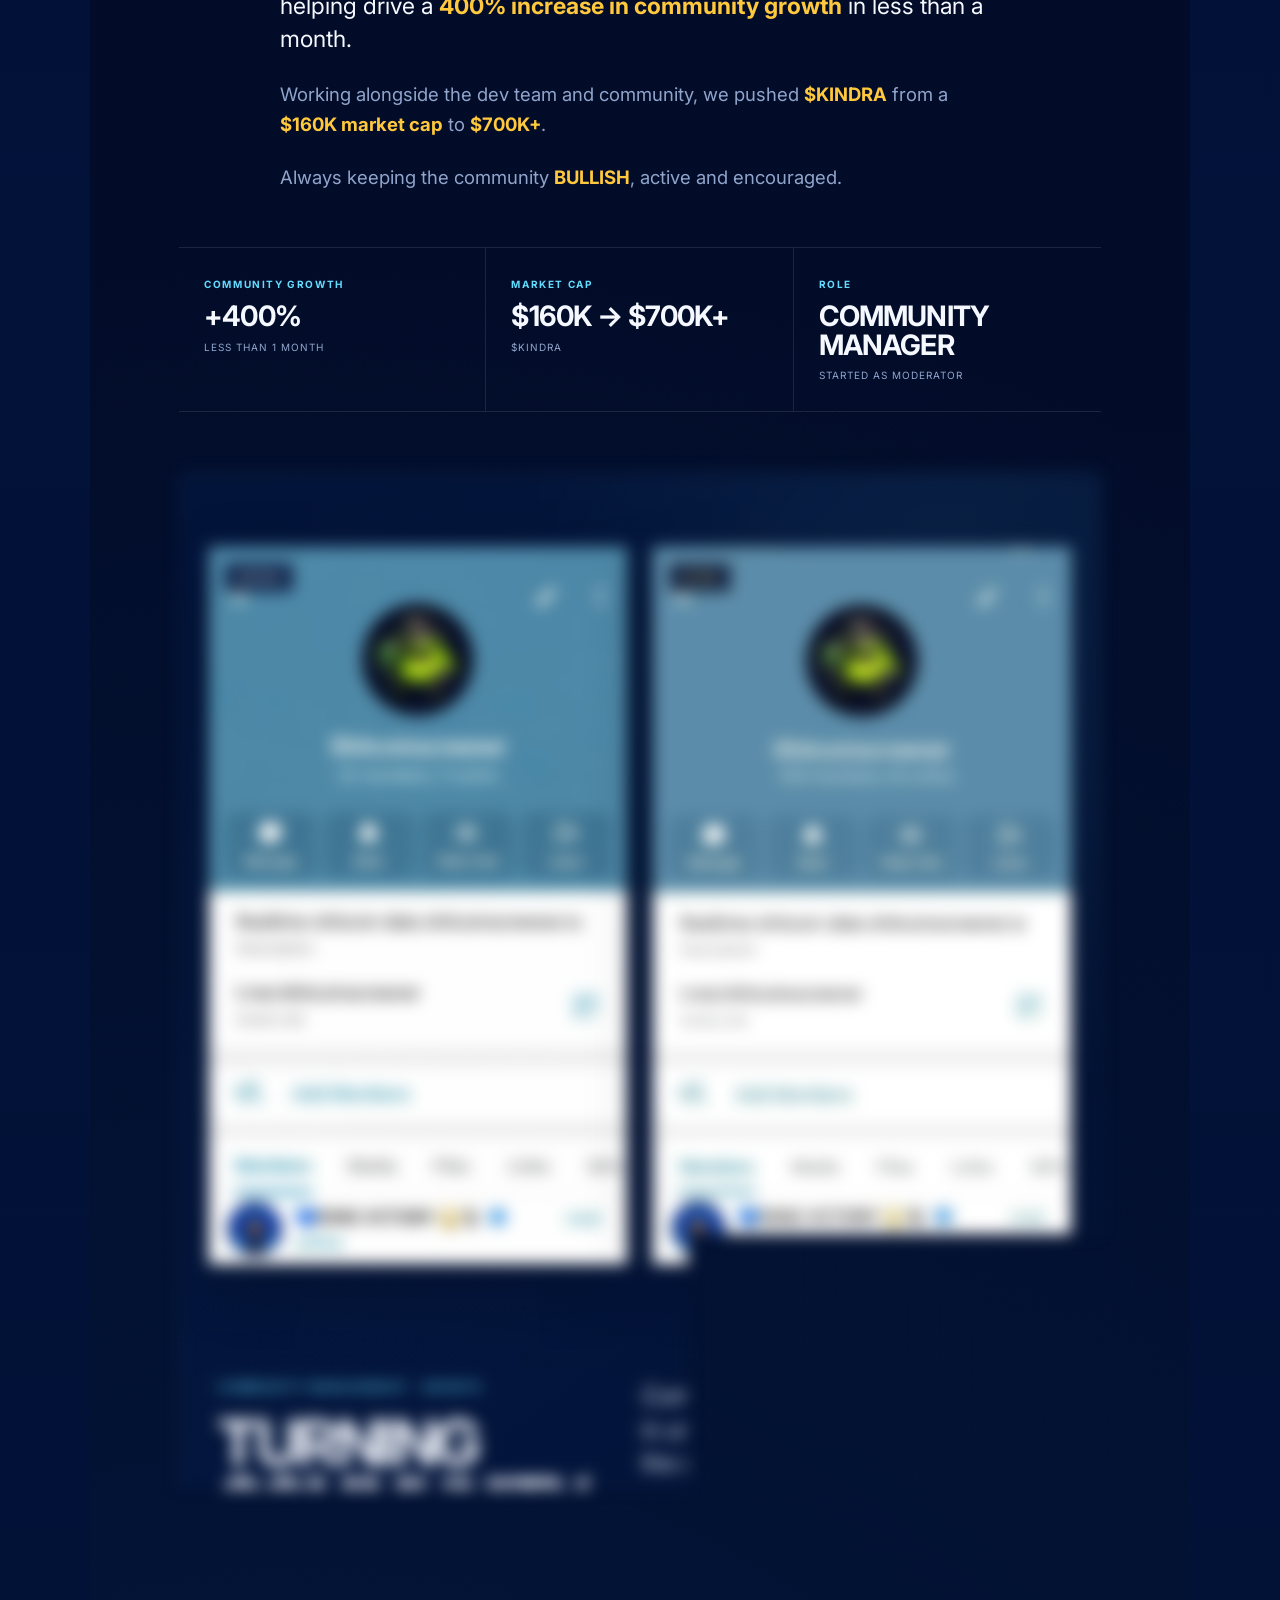
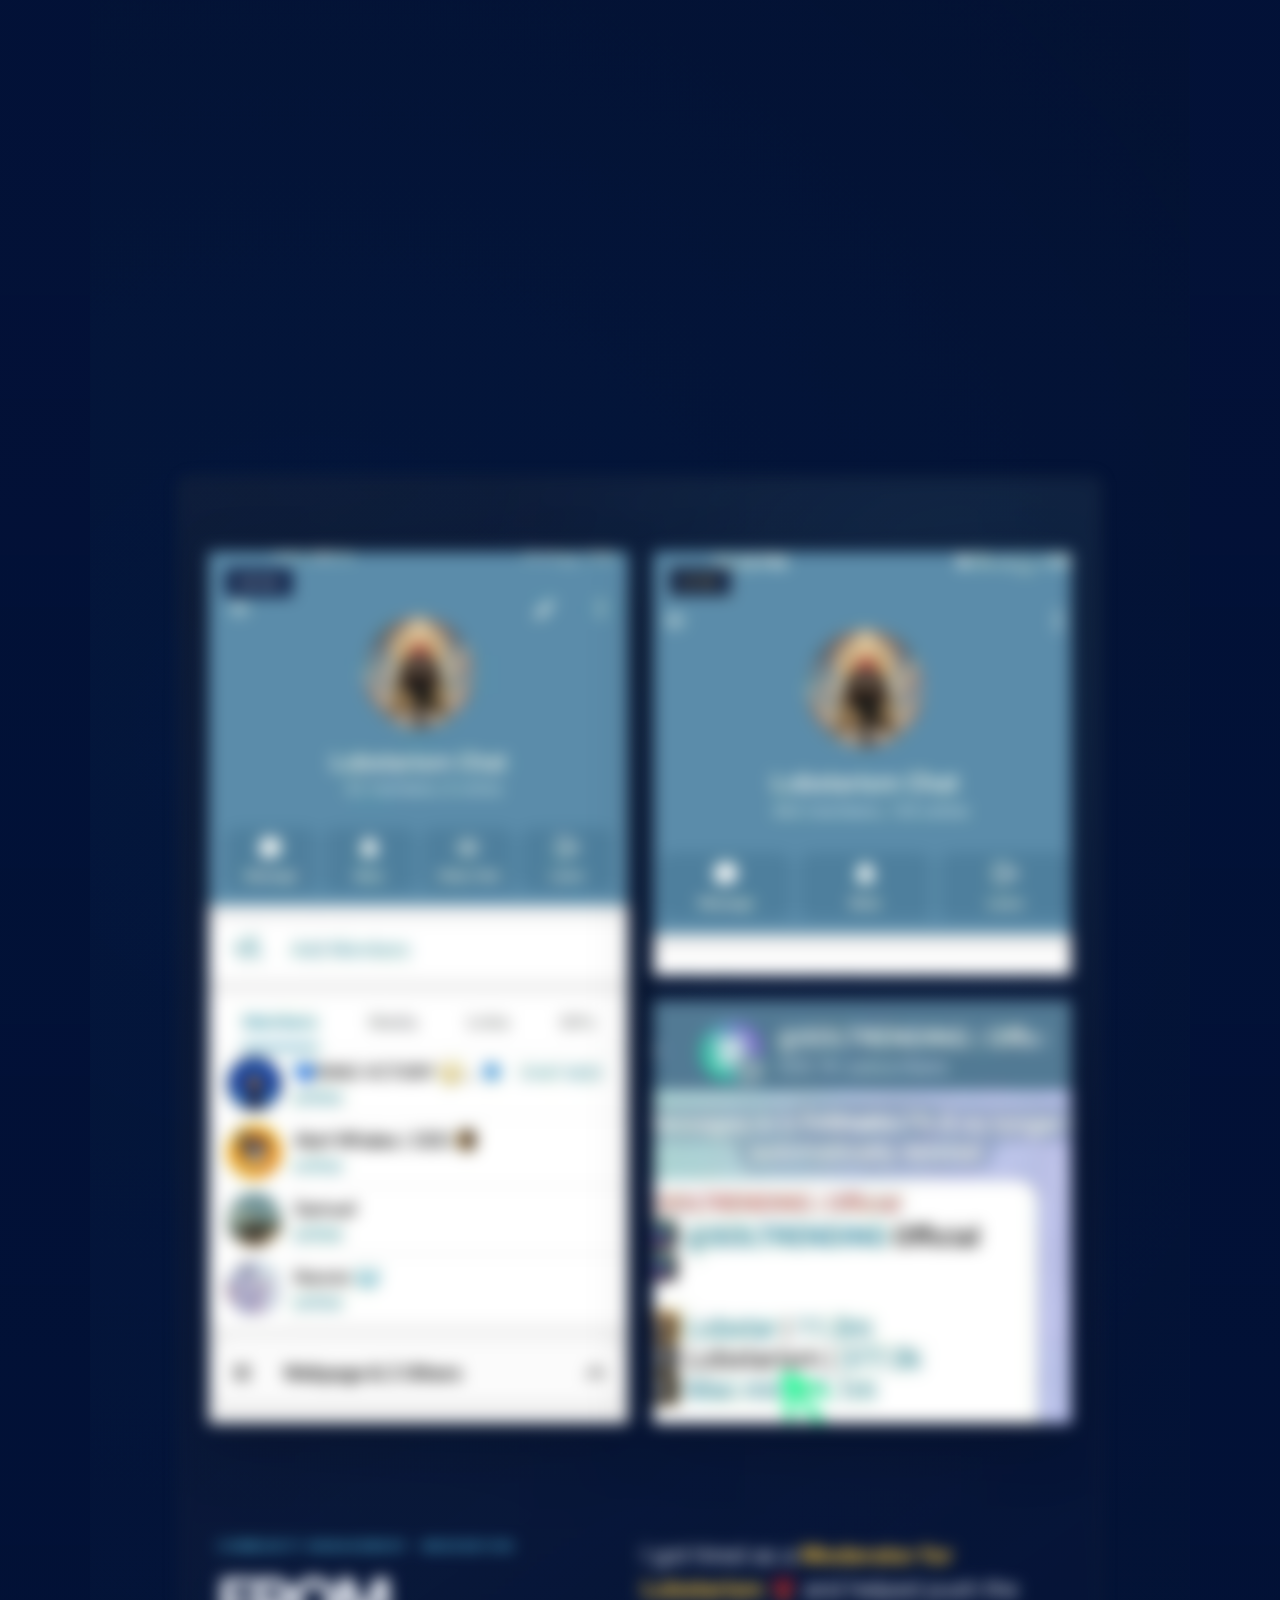
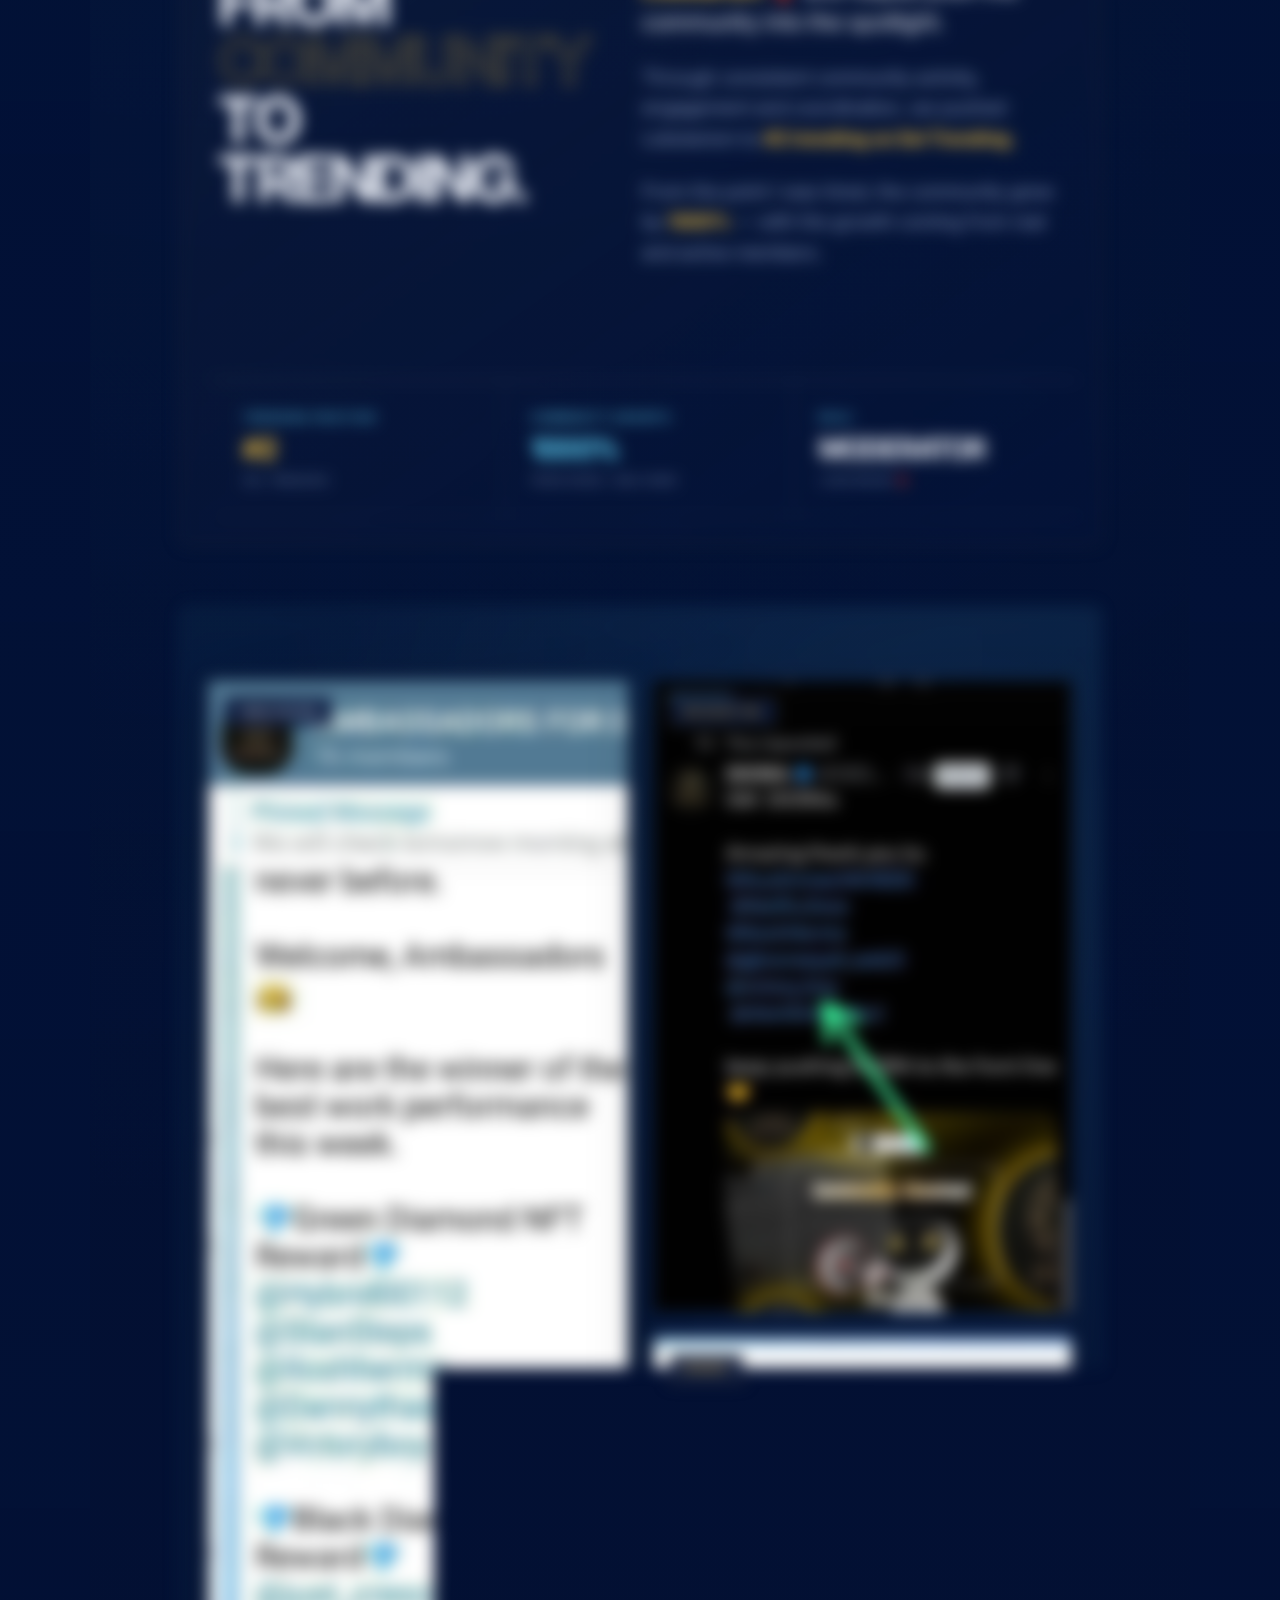
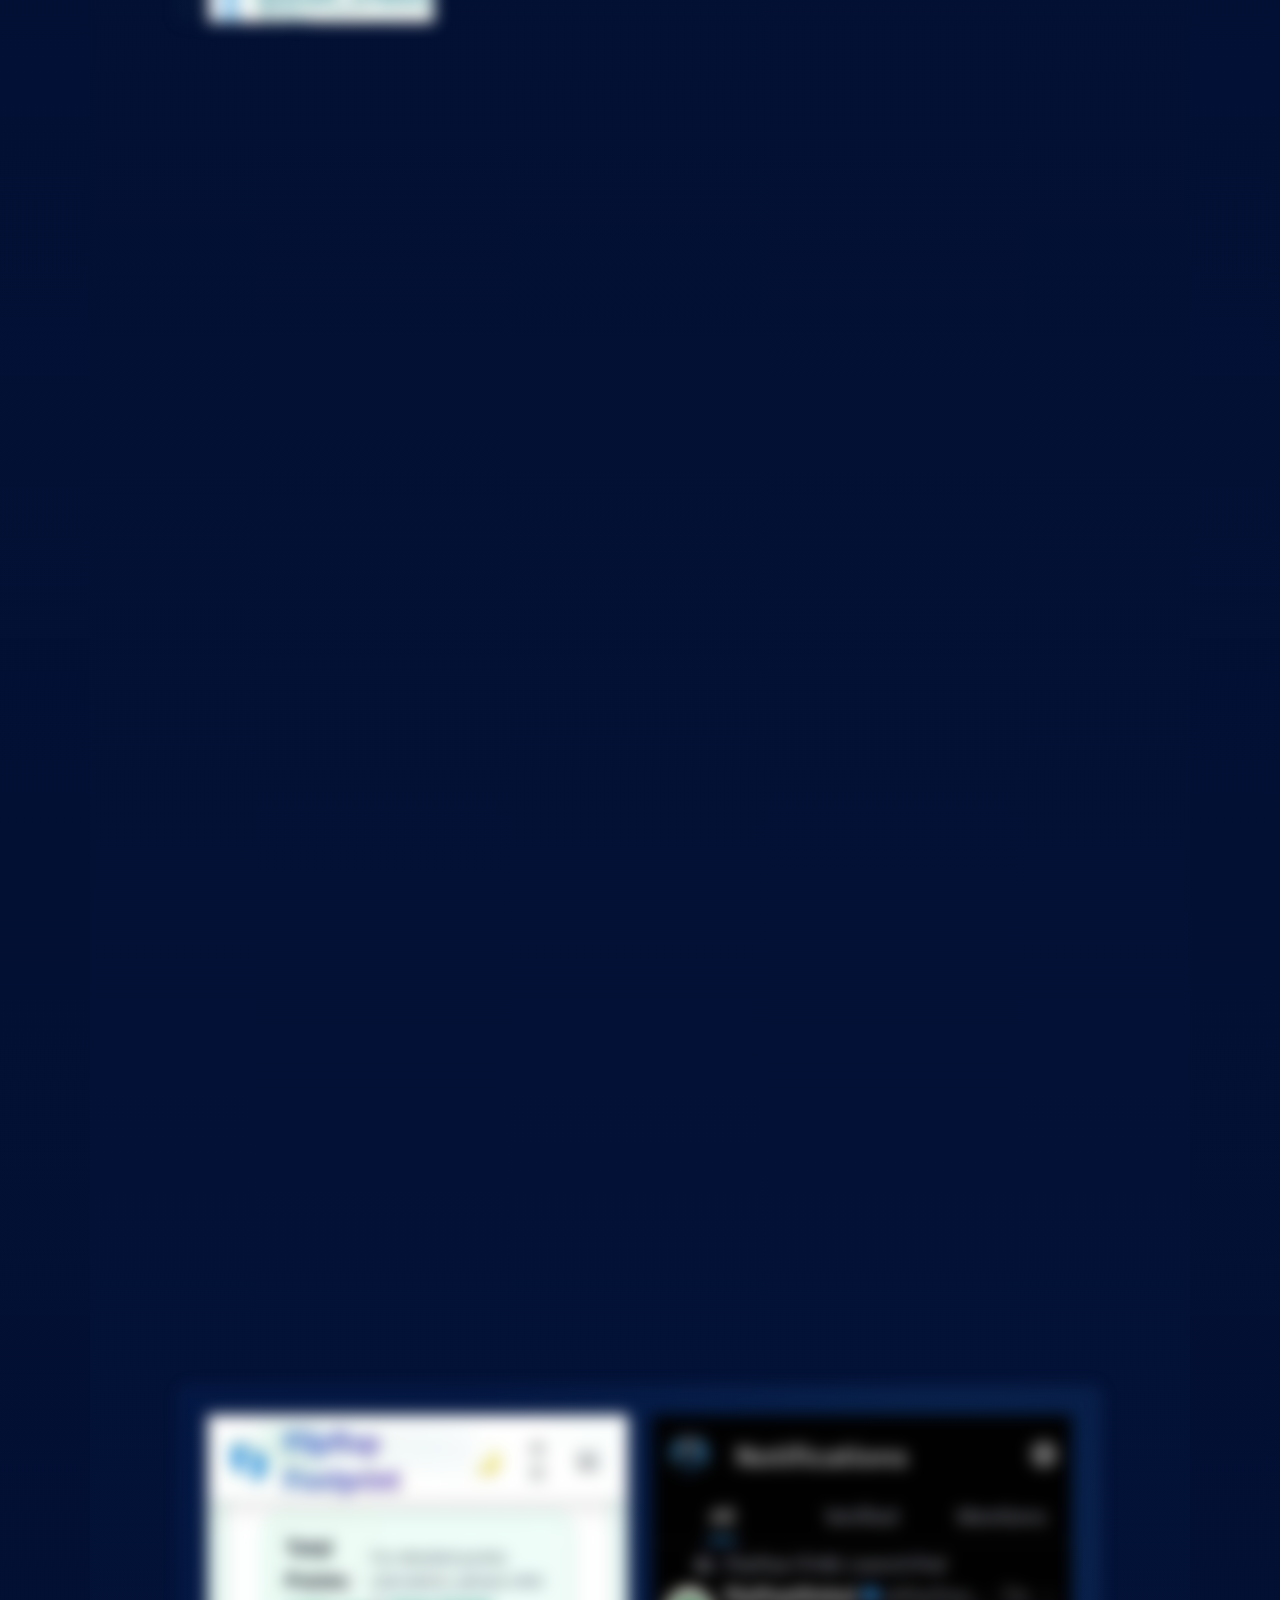
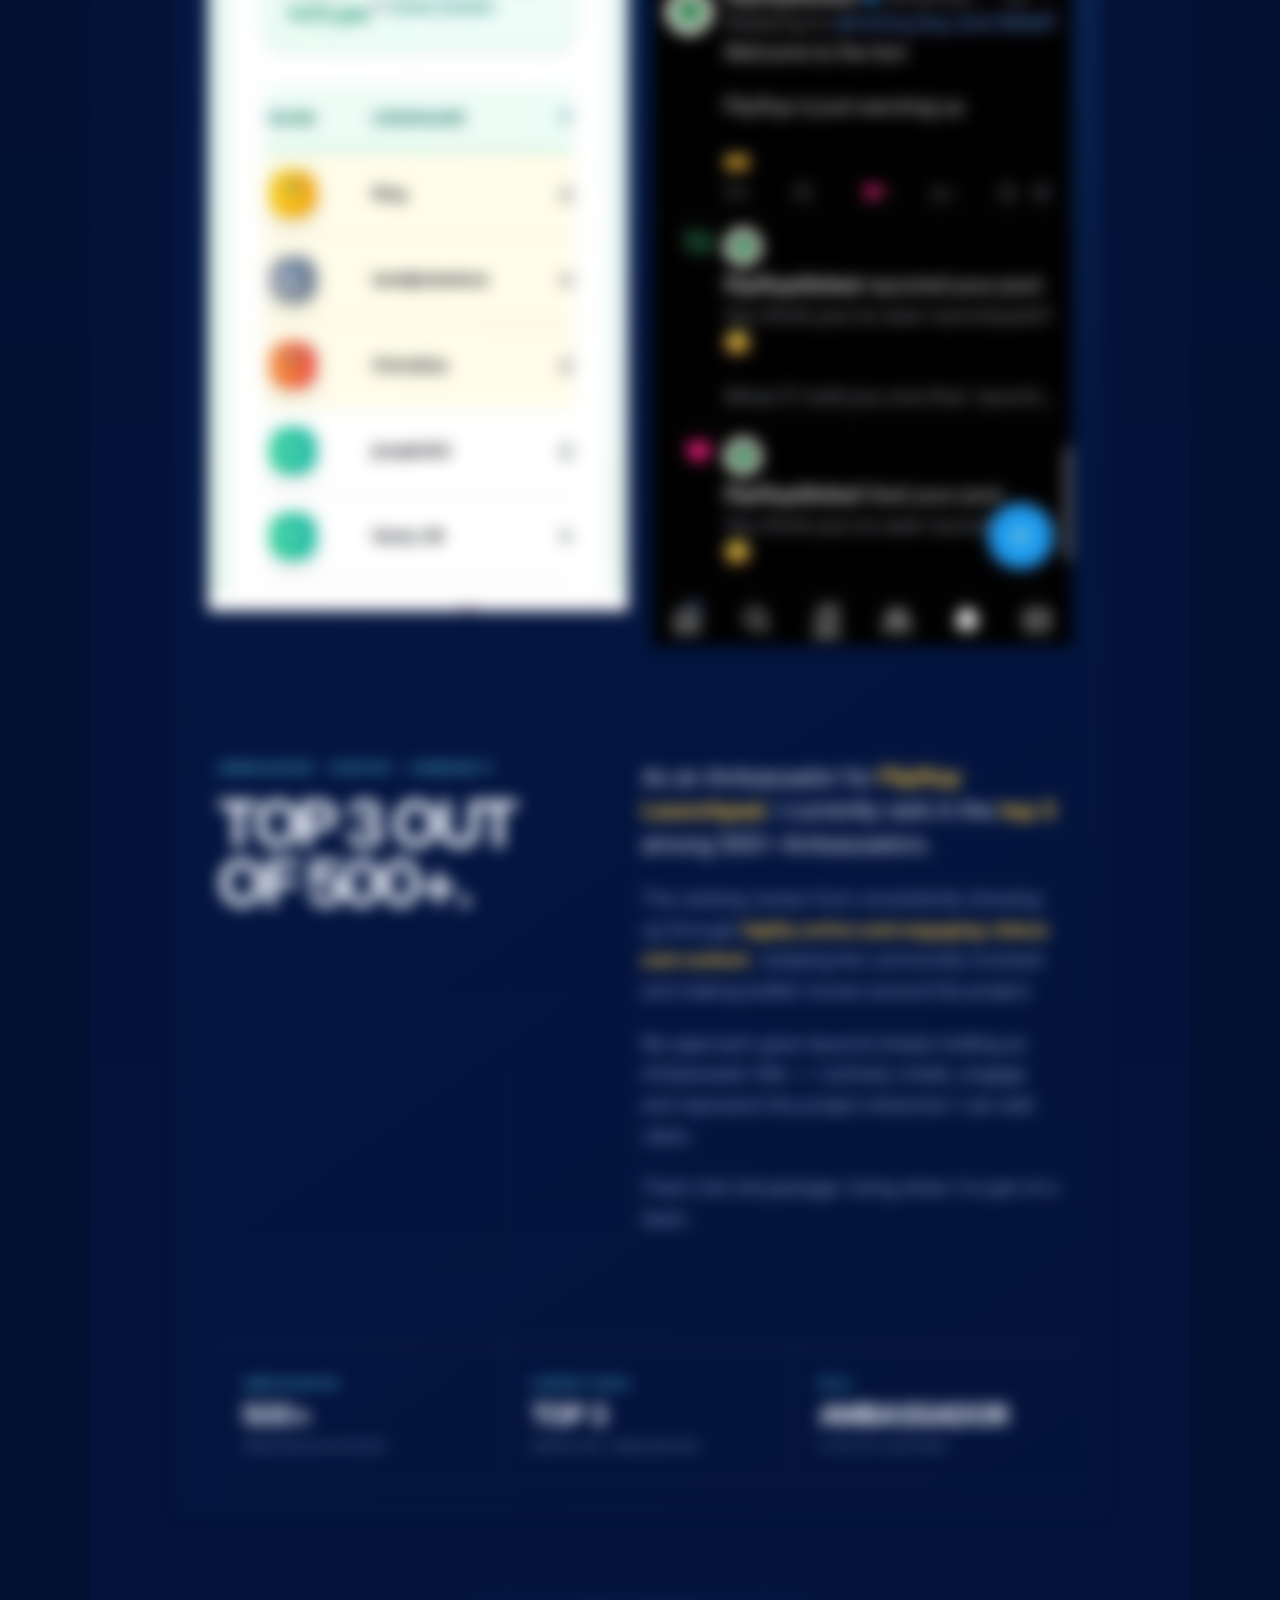
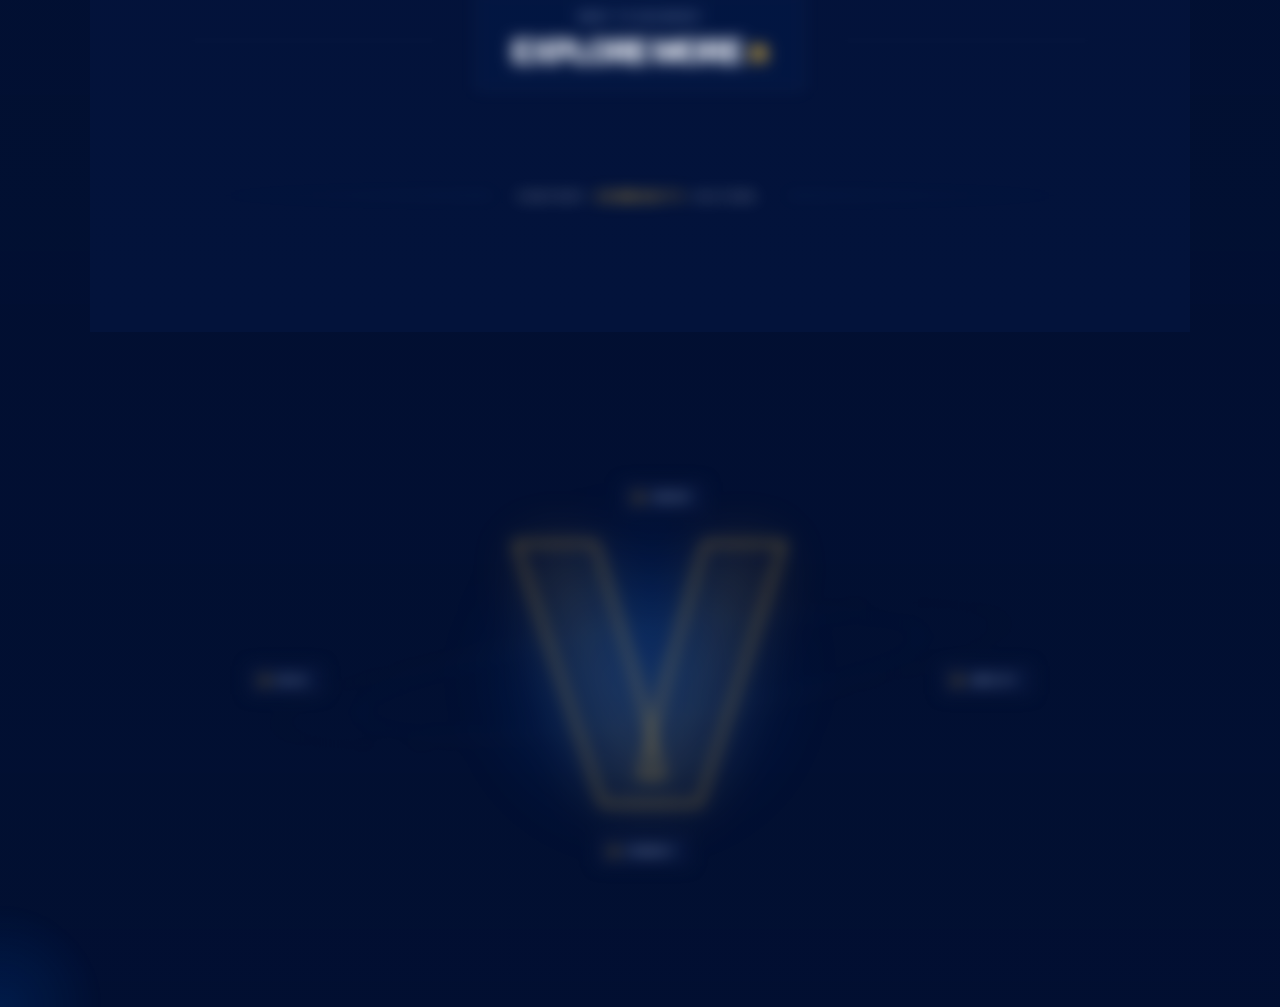
==== commit 52828ca4: "Add files via upload" ====
--- a/index.html
+++ b/index.html
@@ -741,14 +741,11 @@
             </span>
 
             <h3>
-                REPRESENTING
-                <span class="project-highlight">
-                    WITH PURPOSE.
-                </span>
-            </h3>
-
-        </div>
-
+               <span class="heading-word">REPRESENTING</span>
+               <span class="project-highlight">
+                  WITH PURPOSE.
+               </span>
+           </h3>
 
         <!-- RIGHT -->
         <div class="project-story">
--- a/style.css
+++ b/style.css
@@ -4689,4 +4689,9 @@
     filter: blur(70px);
     z-index: -1;
     pointer-events: none;
+}
+
+.project-four .heading-word {
+    display: block;
+    white-space: nowrap;
 }
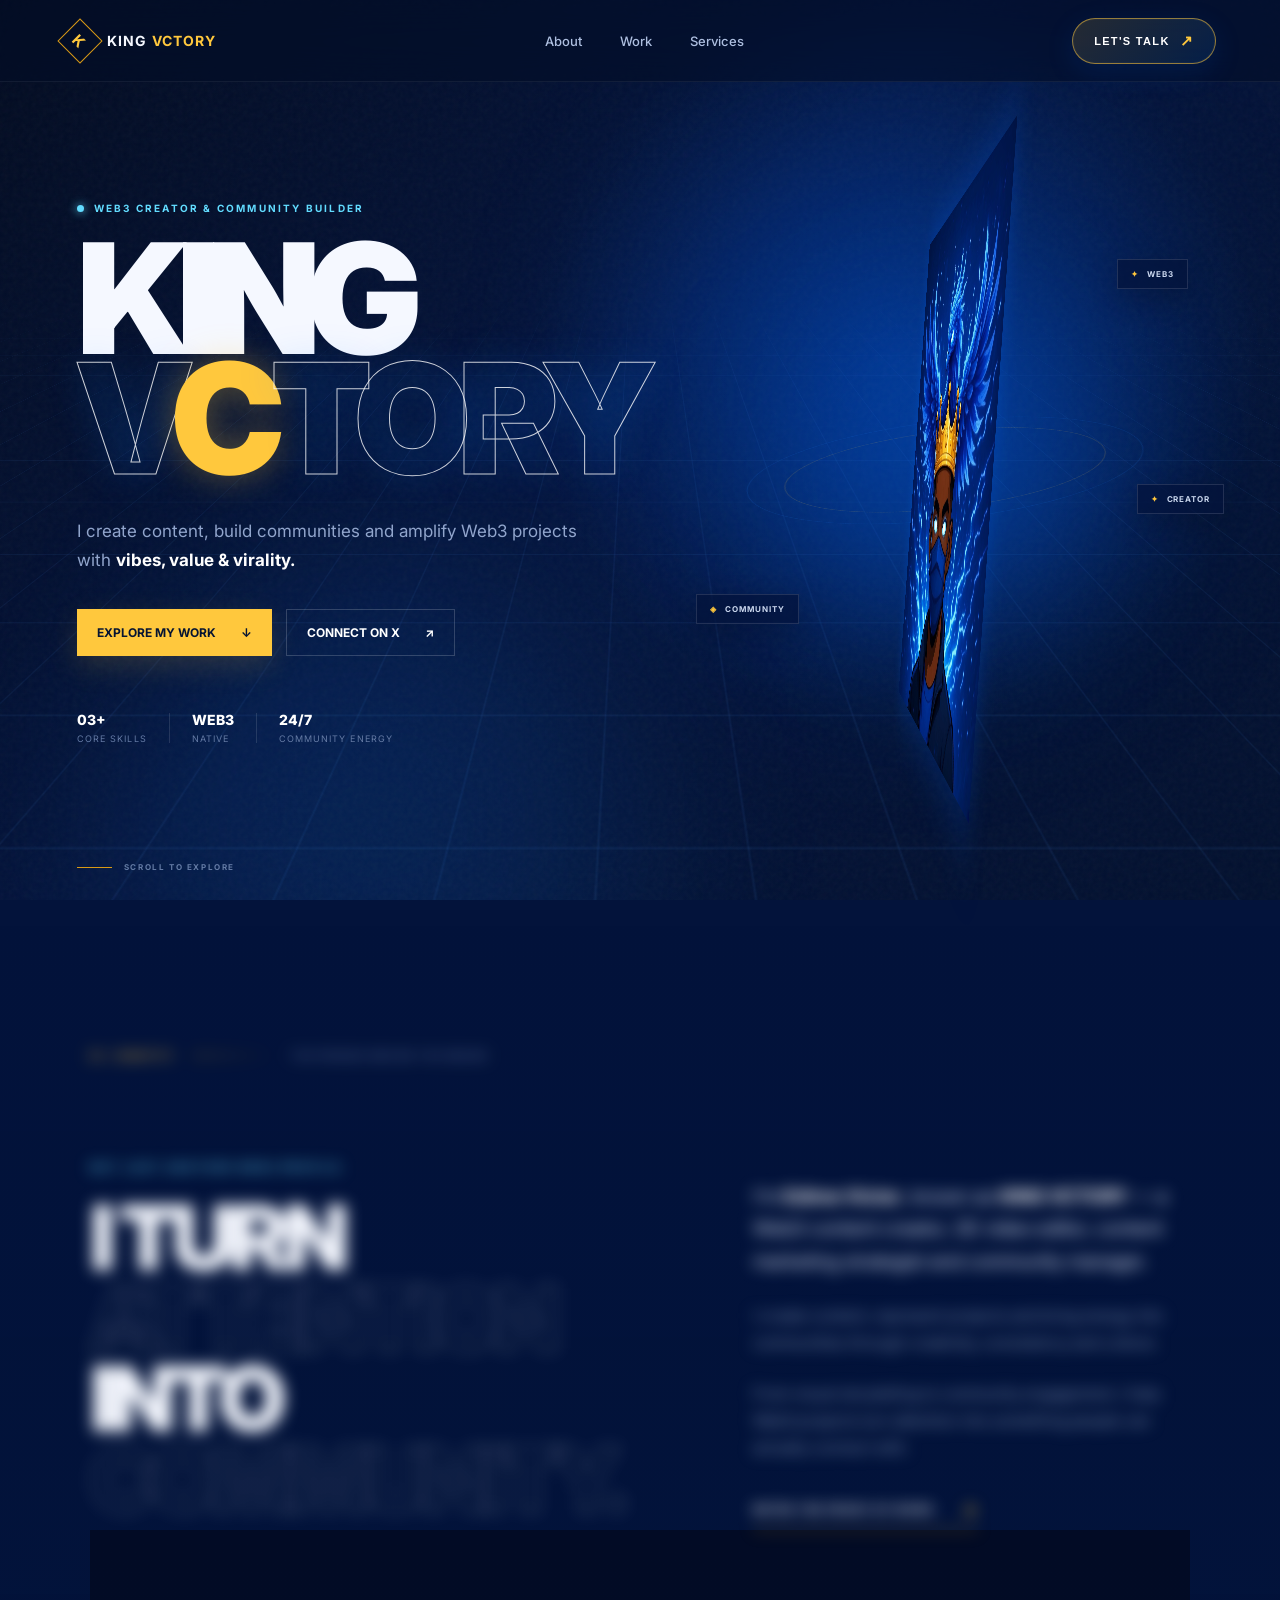
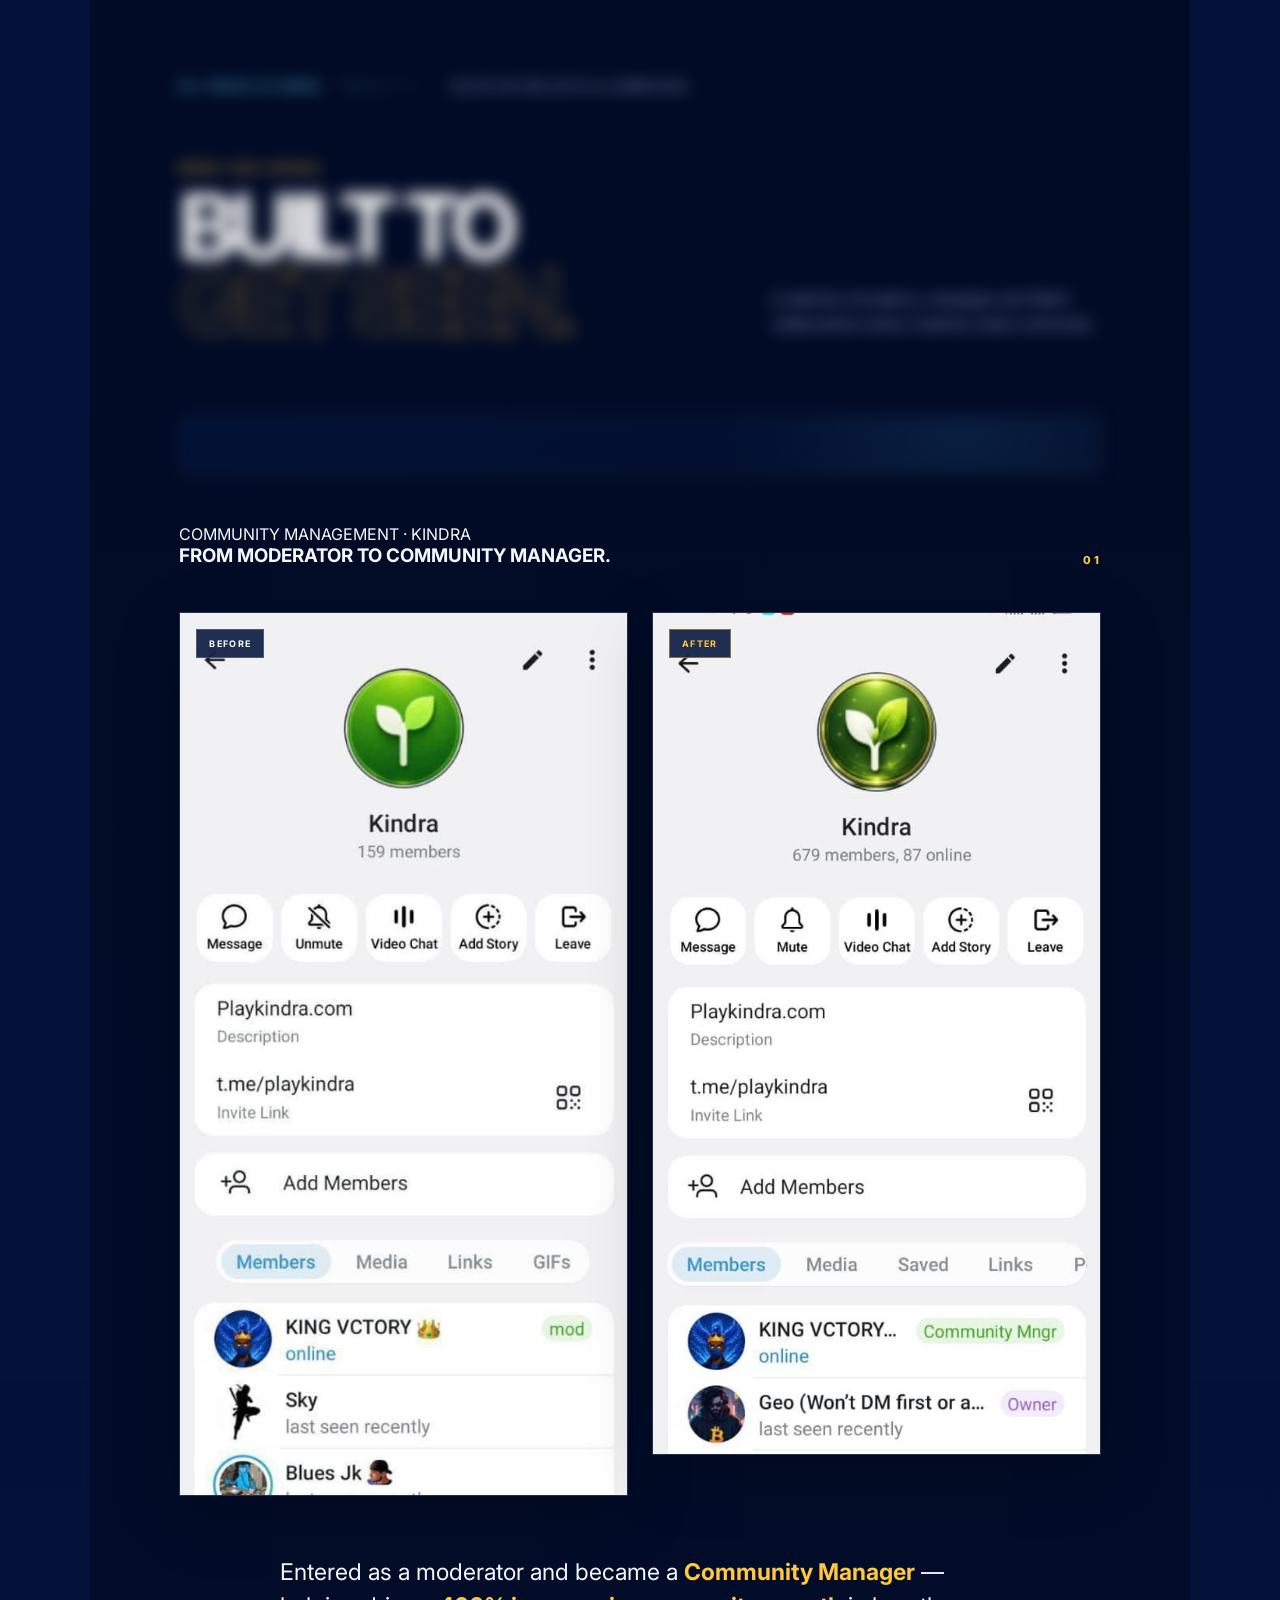
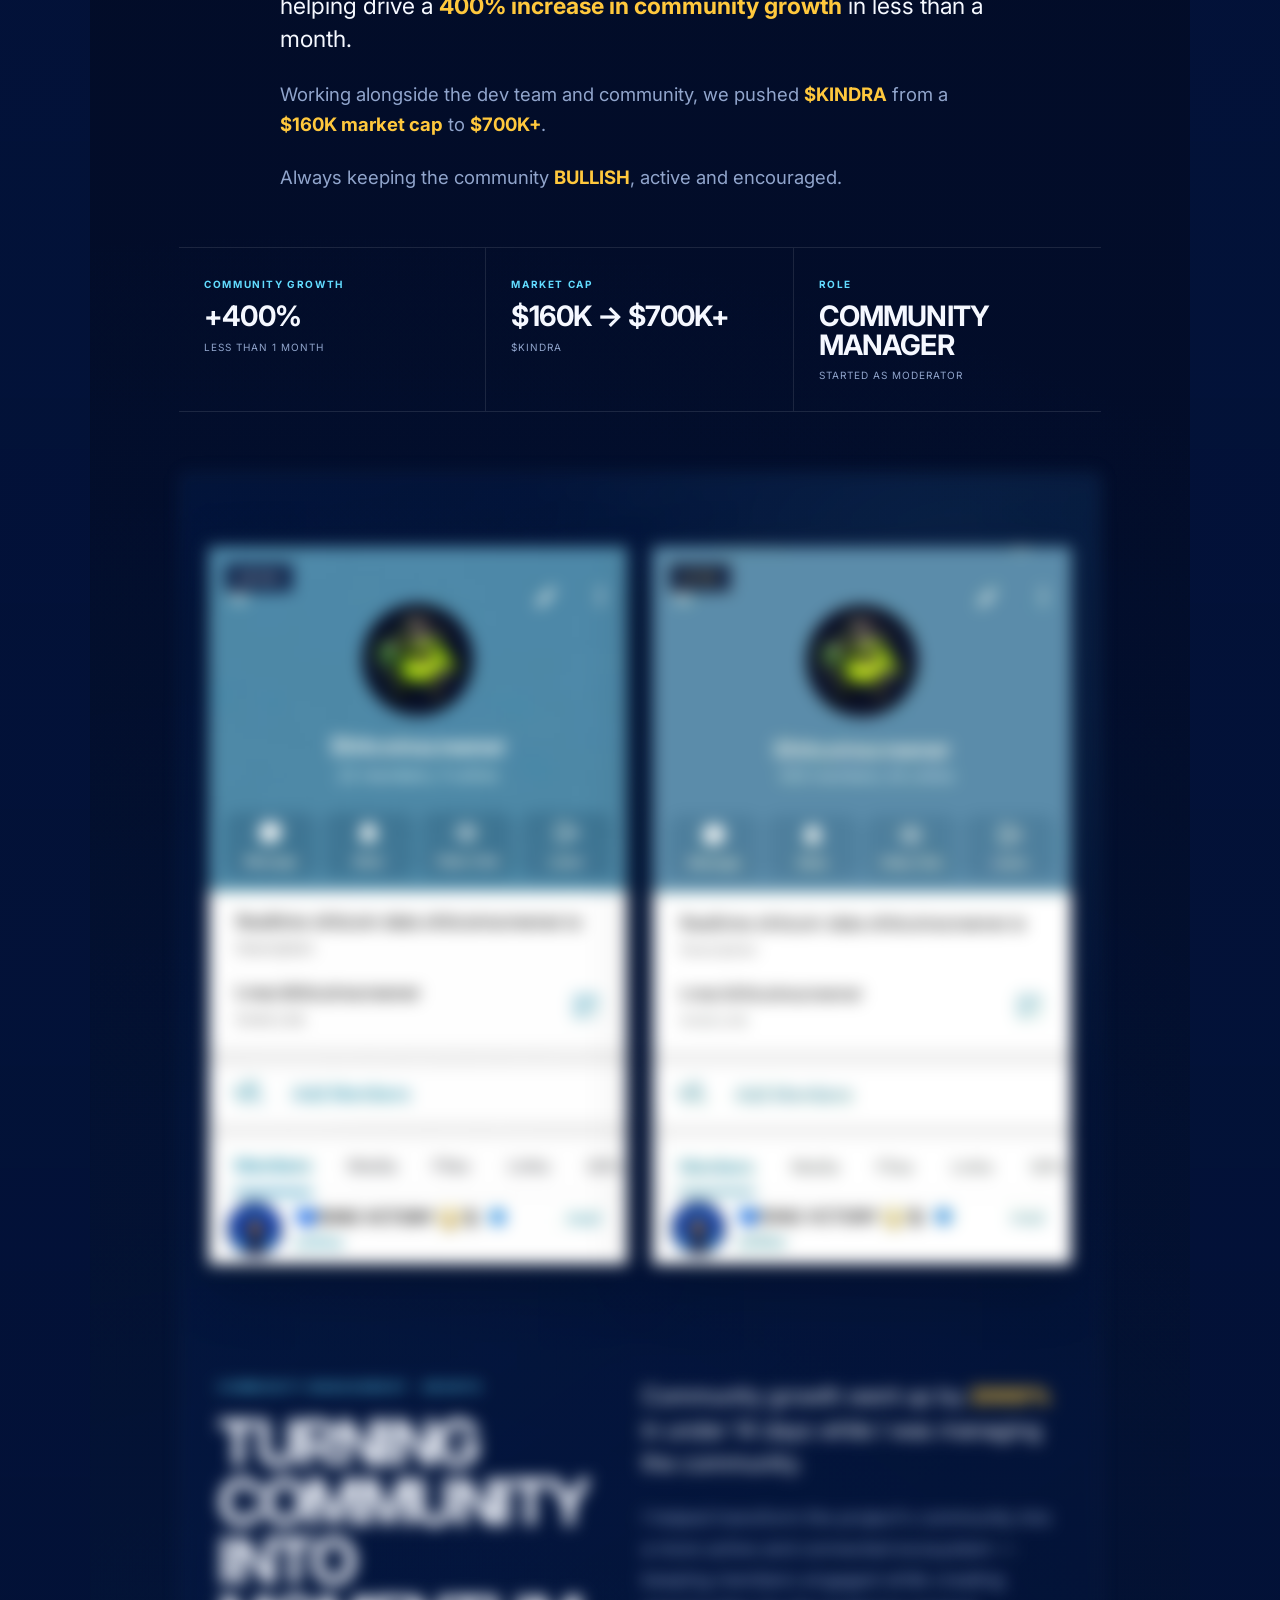
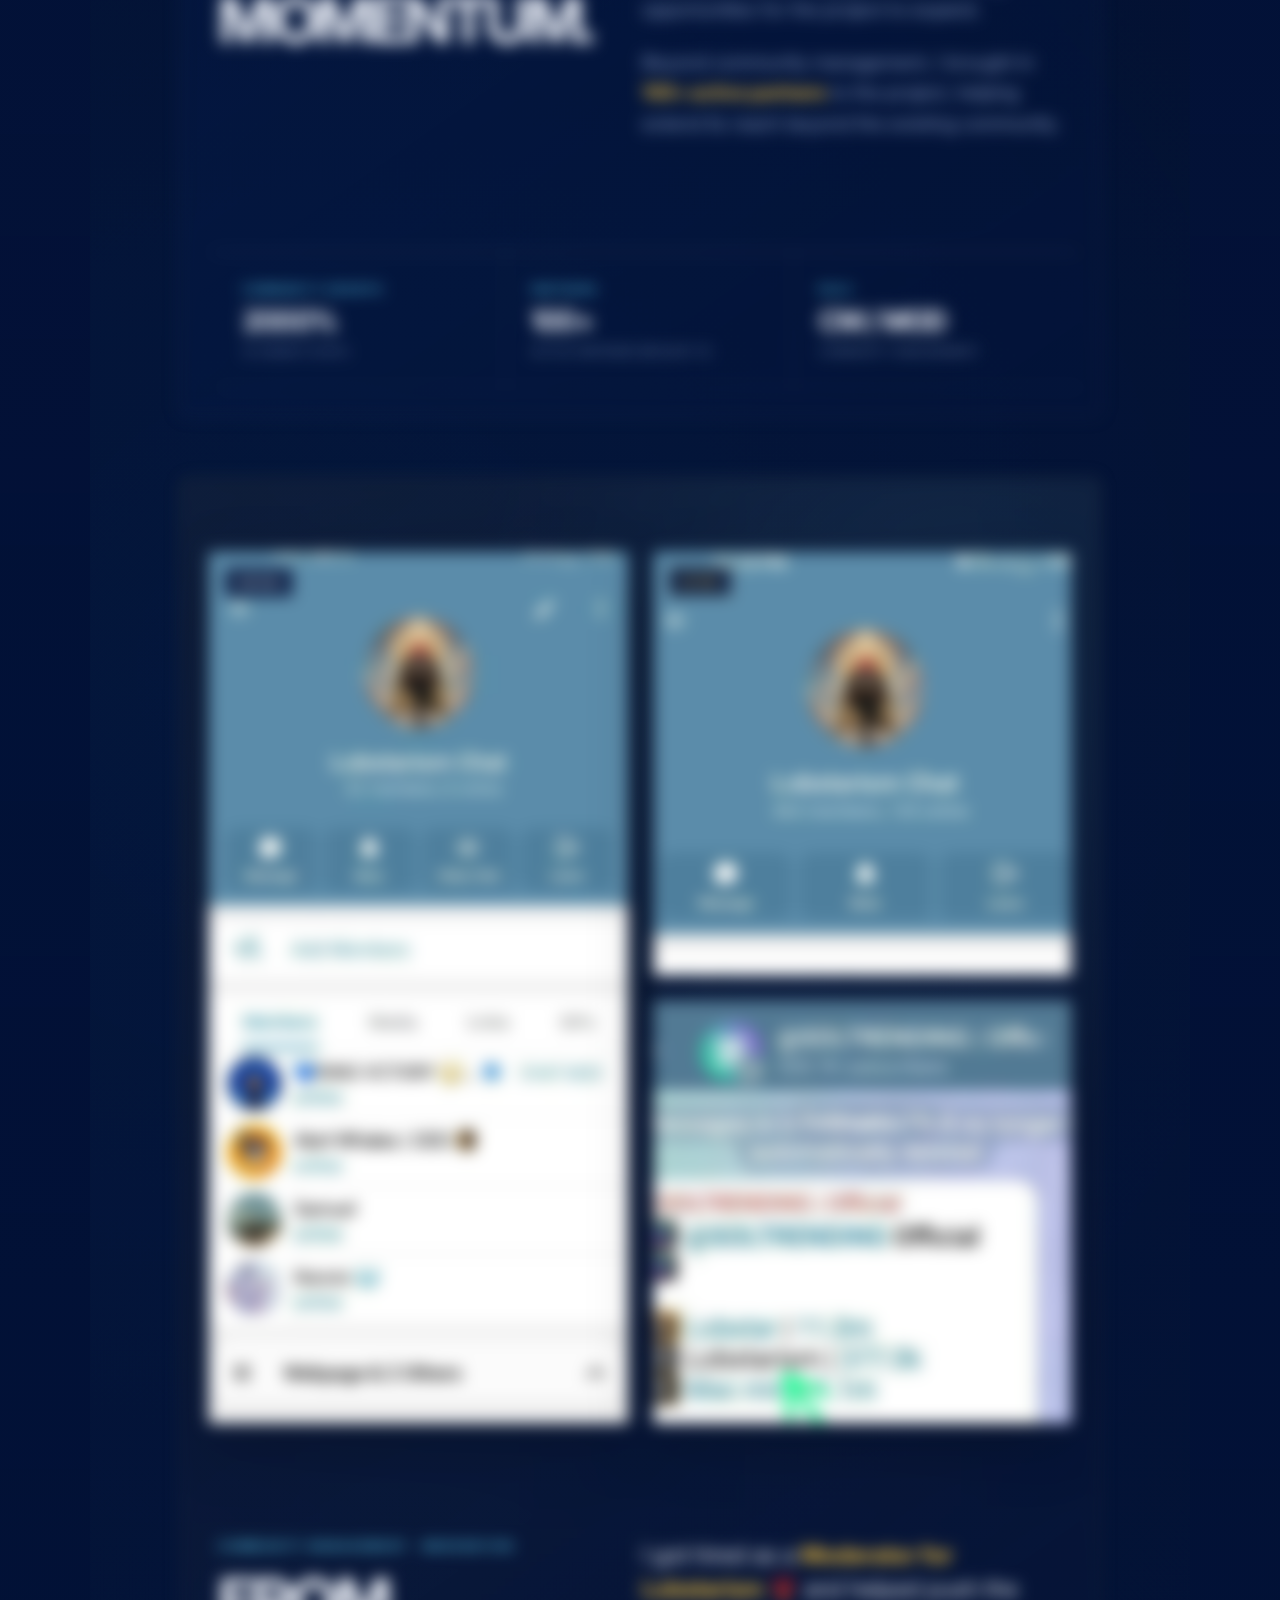
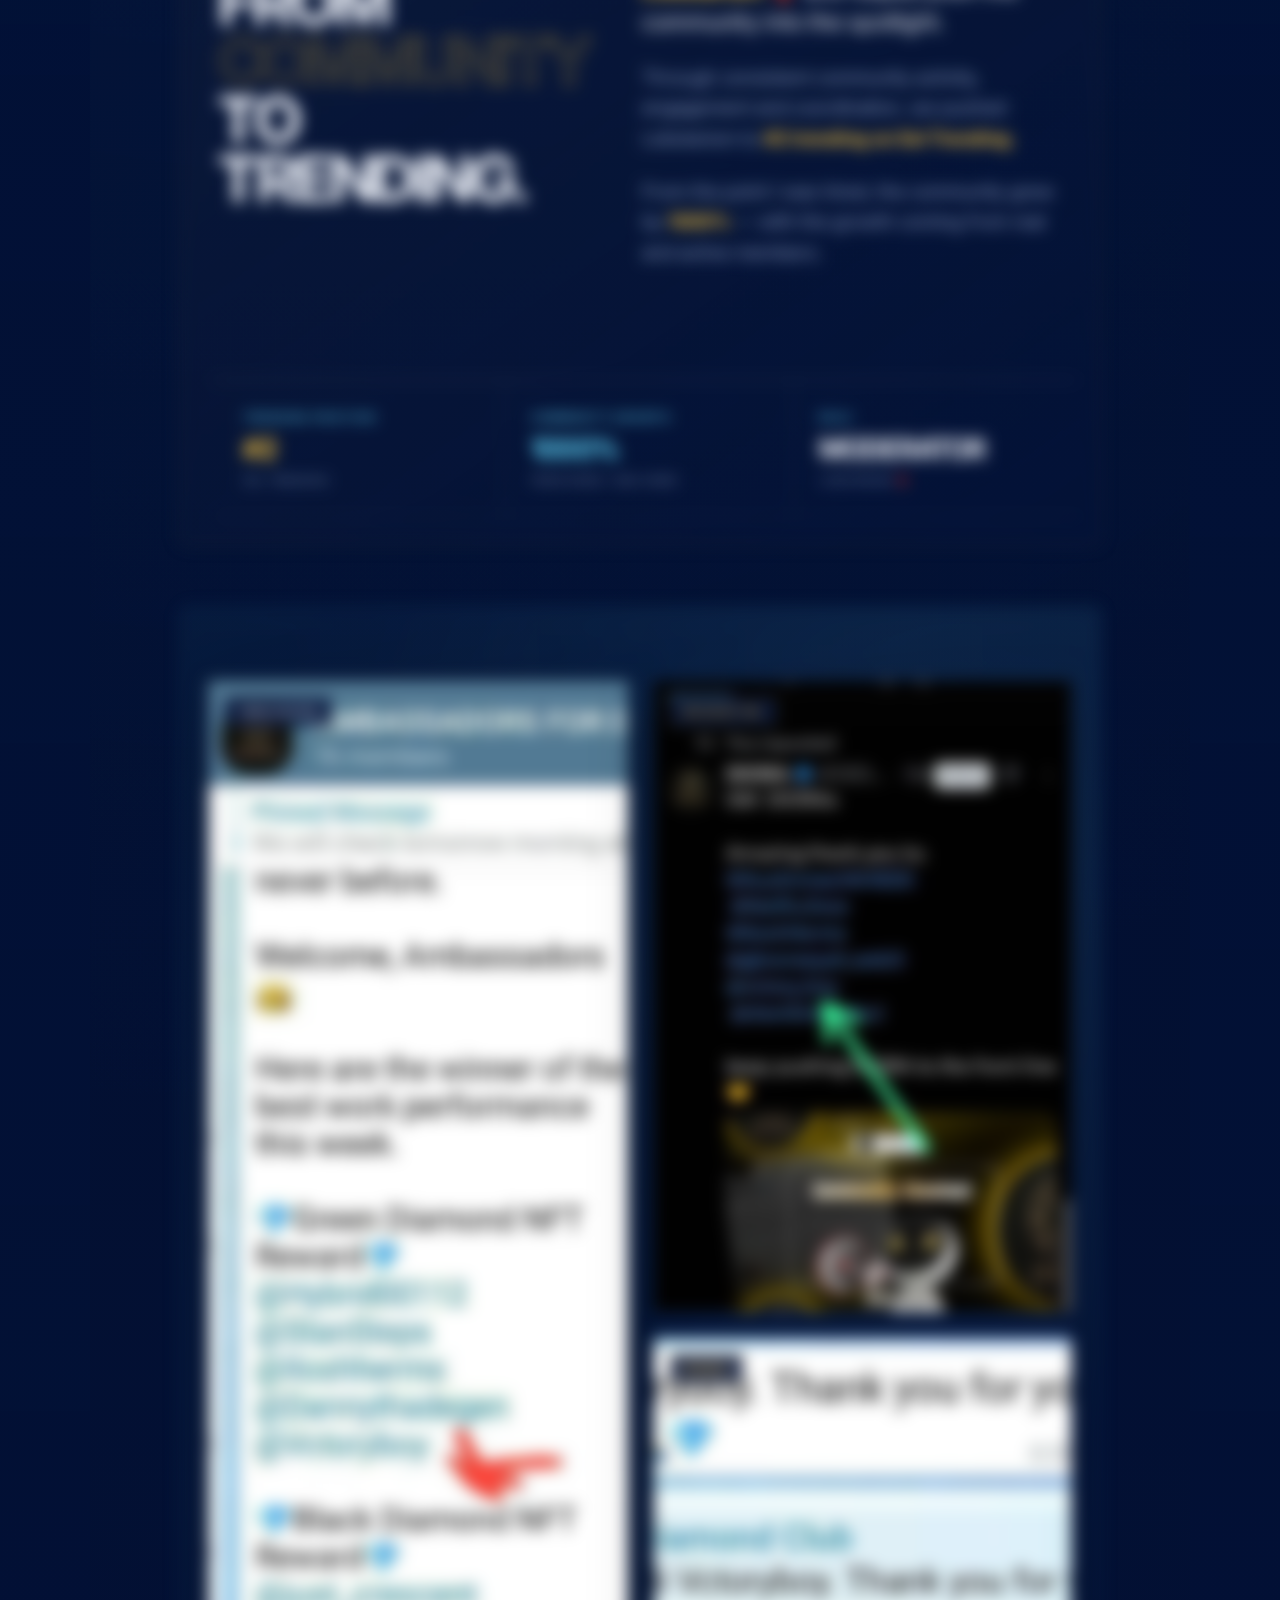
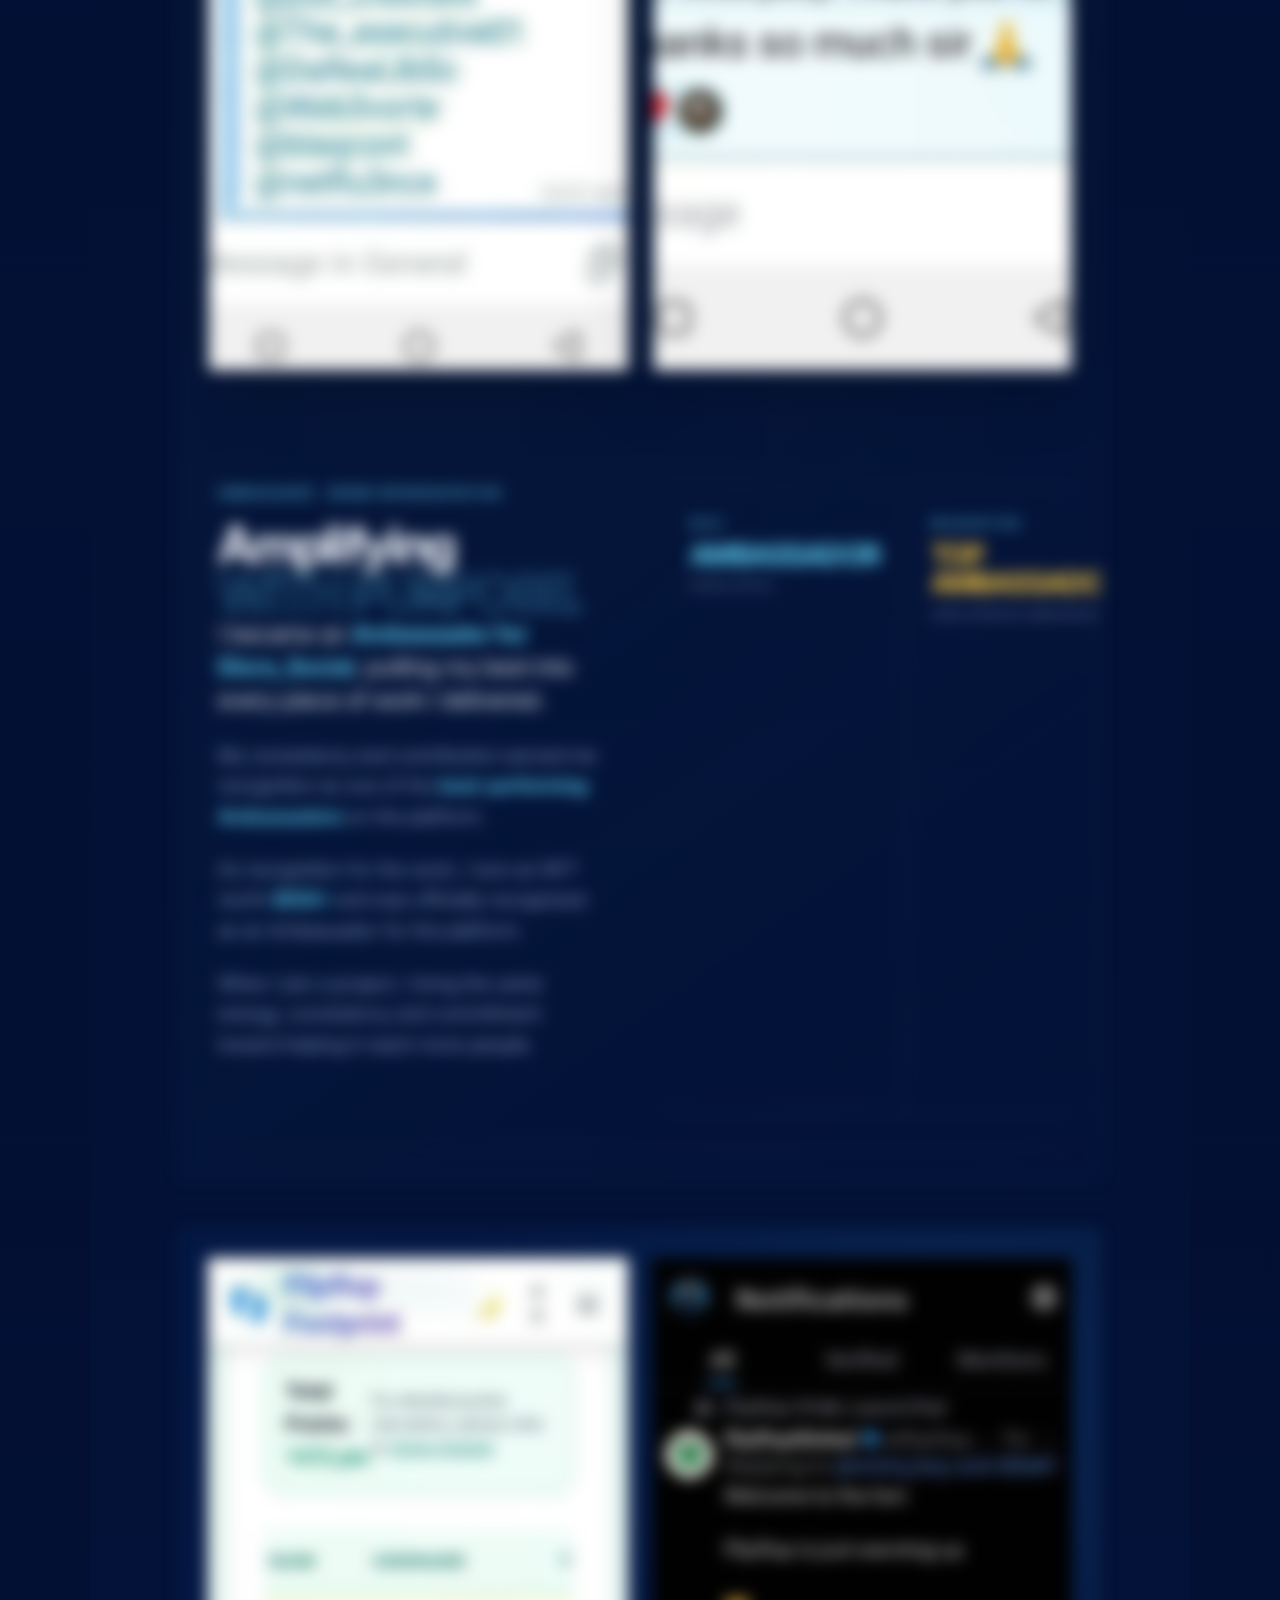
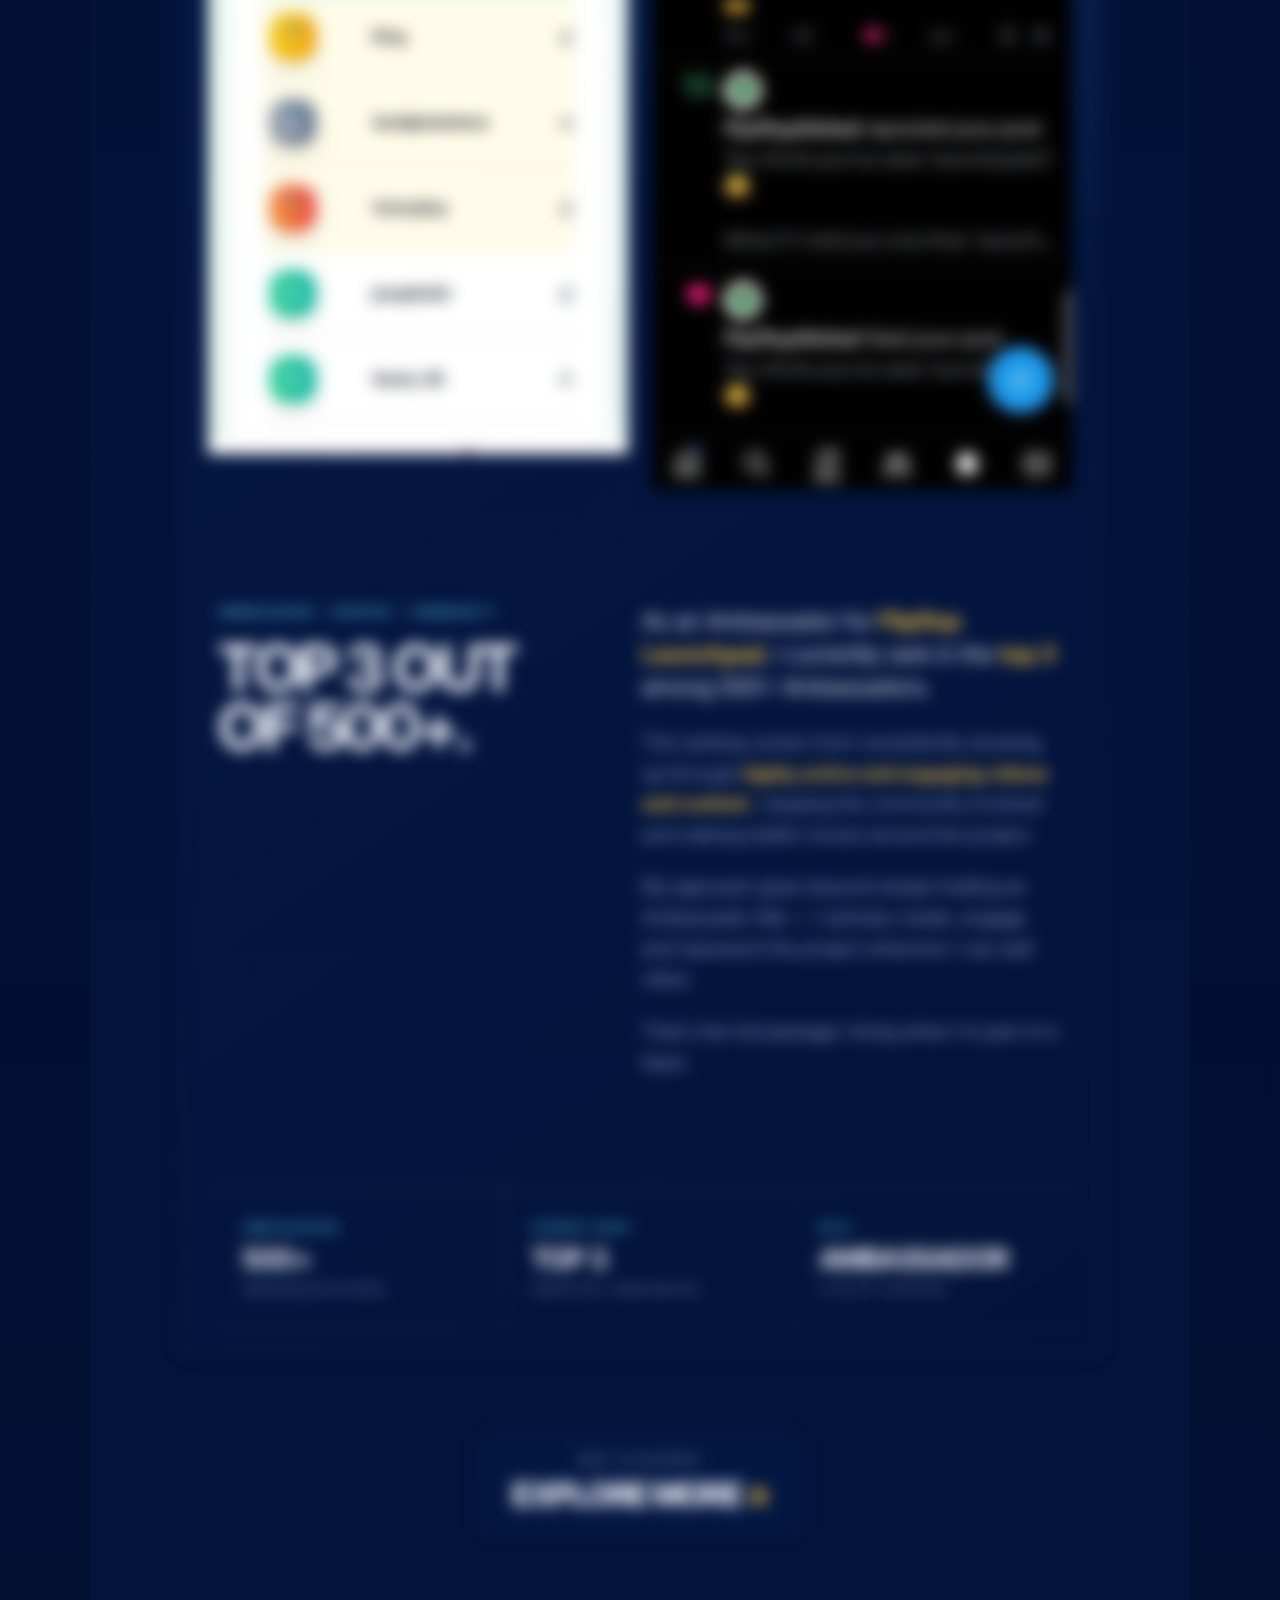
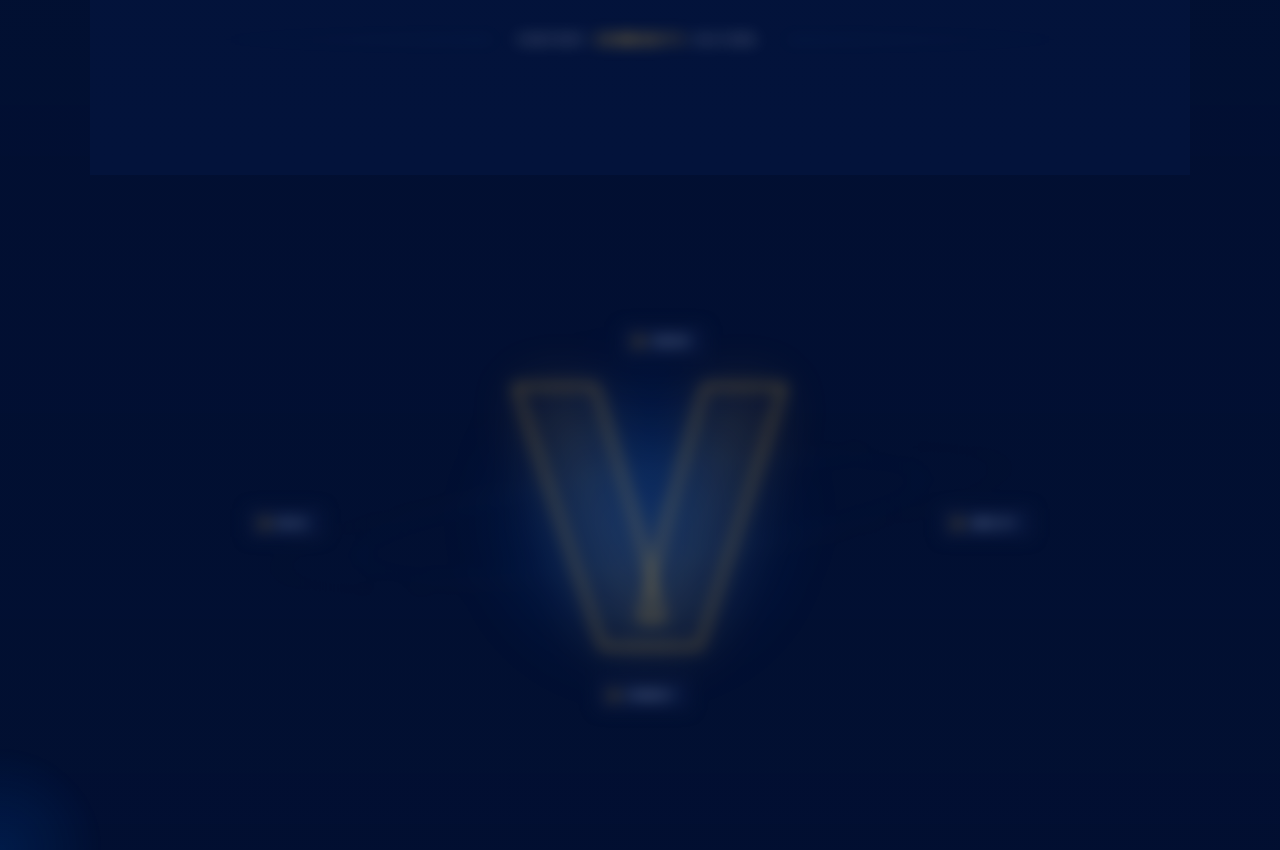
==== commit 0dd61d61: "Add files via upload" ====
--- a/index.html
+++ b/index.html
@@ -741,7 +741,7 @@
             </span>
 
             <h3>
-               <span class="heading-word">REPRESENTING</span>
+               <span class="heading-word">Amplifying</span>
                <span class="project-highlight">
                   WITH PURPOSE.
                </span>
--- a/style.css
+++ b/style.css
@@ -4572,7 +4572,7 @@
 }
 
 /* =========================================
-   PROJECT 4 — FIX TEXT CLIPPING
+   PROJECT 4 — FINAL CLEAN FIX
 ========================================= */
 
 .project-four {
@@ -4588,24 +4588,36 @@
     box-sizing: border-box;
 
     display: grid;
-    grid-template-columns: minmax(0, 0.9fr) minmax(0, 1.1fr);
-    gap: 60px;
-
-    padding-left: 10px;
-    padding-right: 10px;
+    grid-template-columns: minmax(0, 1fr) minmax(0, 1.05fr);
+    gap: 50px;
 }
 
 .project-four .project-heading,
 .project-four .project-story {
     min-width: 0;
     max-width: 100%;
+    width: 100%;
     box-sizing: border-box;
 }
 
 .project-four .project-heading h3 {
+    width: 100%;
     max-width: 100%;
-    overflow-wrap: break-word;
+
+    margin: 0;
+
+    font-size: clamp(42px, 4vw, 68px);
+    line-height: 0.95;
+    letter-spacing: -0.045em;
+
+    white-space: normal;
+    overflow-wrap: normal;
     word-break: normal;
+}
+
+.project-four .heading-word {
+    display: block;
+    white-space: normal;
 }
 
 .project-four .project-story {
@@ -4619,79 +4631,22 @@
 }
 
 
-/* MOBILE */
+/* TABLET / MOBILE */
+
 @media (max-width: 768px) {
 
     .project-four .project-info {
         grid-template-columns: 1fr;
         gap: 40px;
-        padding-left: 5px;
-        padding-right: 5px;
     }
 
     .project-four .project-heading h3 {
-        font-size: clamp(38px, 11vw, 64px);
+        font-size: clamp(40px, 11vw, 64px);
         line-height: 0.95;
     }
 
-    .project-four .project-story {
-        width: 100%;
-    }
-}
-
-/* FIX PROJECT 4 HEADING WORD BREAK */
-.project-four .project-heading h3 {
-    word-break: keep-all;
-    overflow-wrap: normal;
-    white-space: normal;
-}
-
-.project-four .project-heading {
-    min-width: 0;
-}
-
-/* Keep REPRESENTING together */
-.project-four .project-heading h3 {
-    font-size: clamp(42px, 4.5vw, 72px);
-    letter-spacing: -0.045em;
-}
-
-/* =========================================
-   KING VCTORY — SCROLL REVEAL
-========================================= */
-
-.character-wrap {
-    position: relative;
-    width: 100%;
-    height: 100%;
-    display: flex;
-    align-items: center;
-    justify-content: center;
-
-    perspective: 1200px;
-    transform-style: preserve-3d;
-}
-
-.character {
-    transform-style: preserve-3d;
-    will-change: transform;
-    transition: filter 0.3s ease;
-}
-
-/* subtle glow while rotating */
-.character-wrap::after {
-    content: "";
-    position: absolute;
-    width: 55%;
-    height: 55%;
-    border-radius: 50%;
-    background: rgba(22, 135, 255, 0.16);
-    filter: blur(70px);
-    z-index: -1;
-    pointer-events: none;
-}
-
-.project-four .heading-word {
-    display: block;
-    white-space: nowrap;
+    .project-four .heading-word {
+        display: block;
+        white-space: normal;
+    }
 }
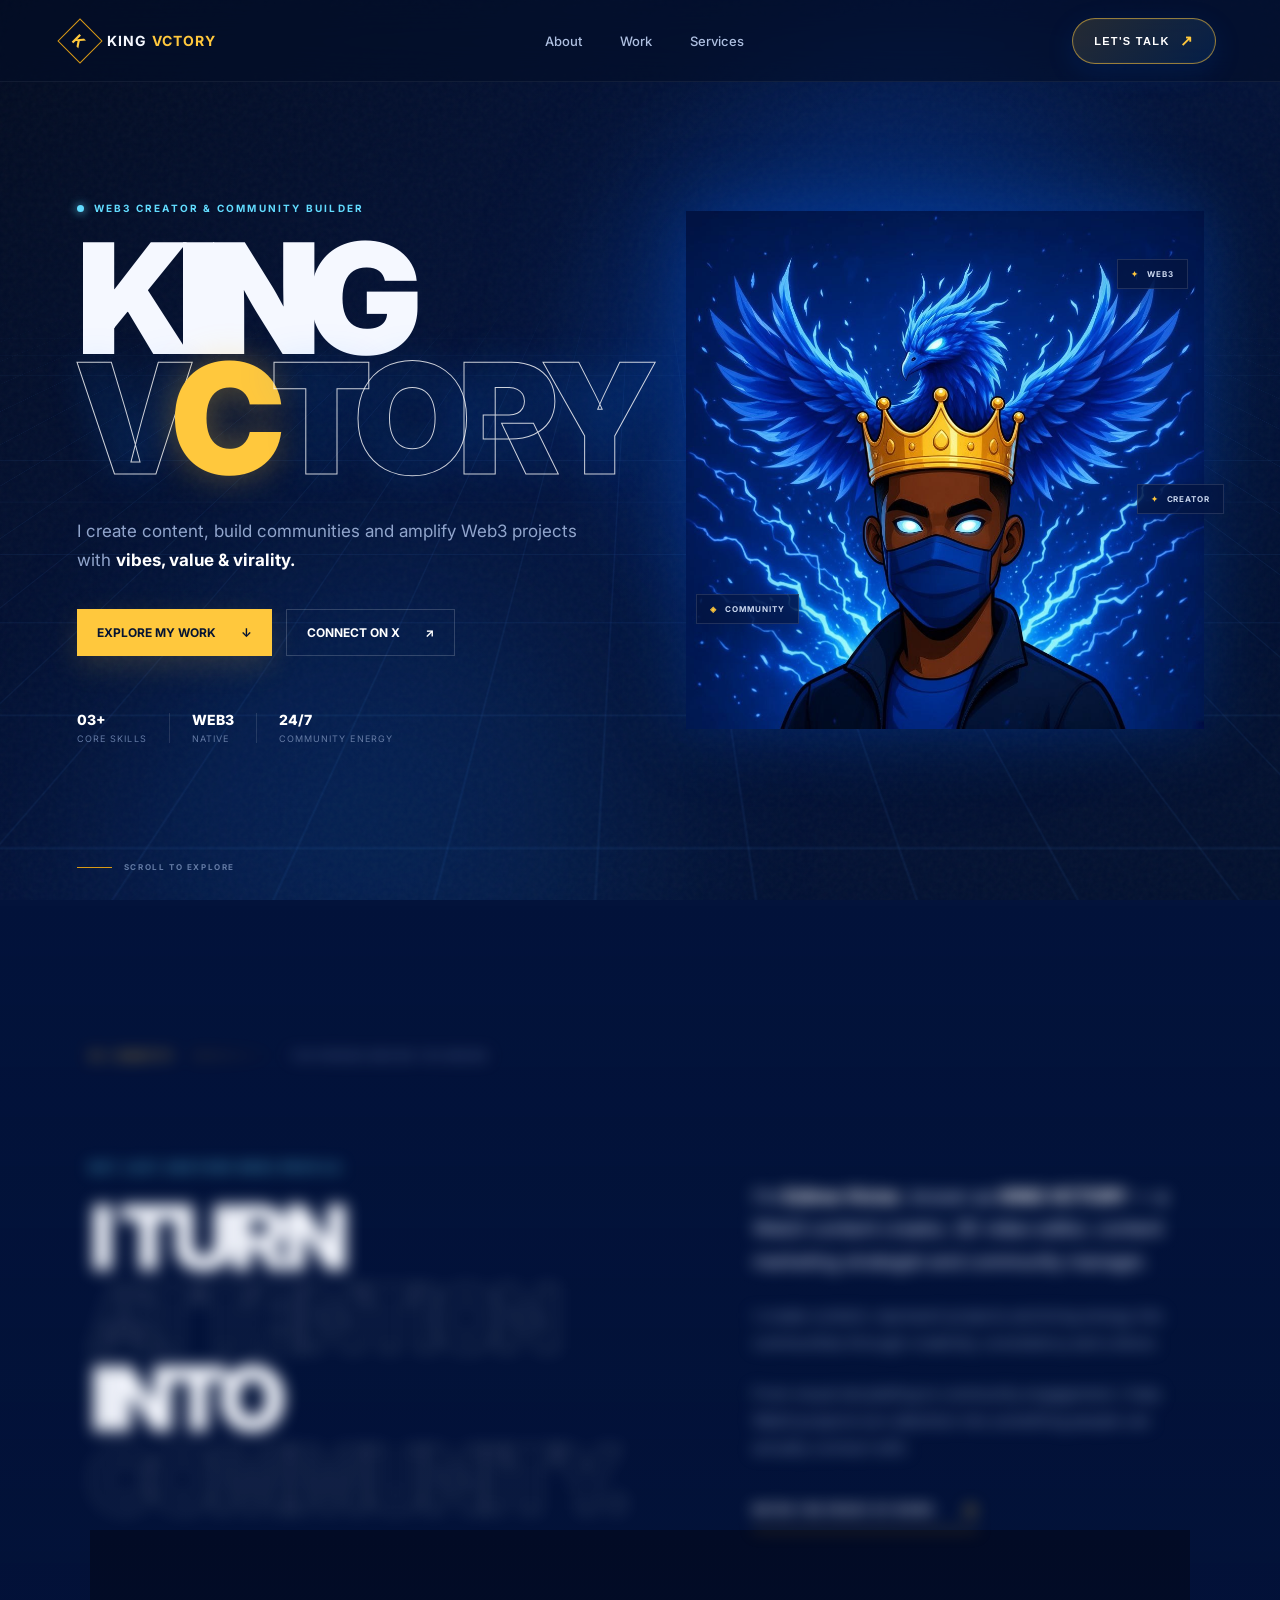
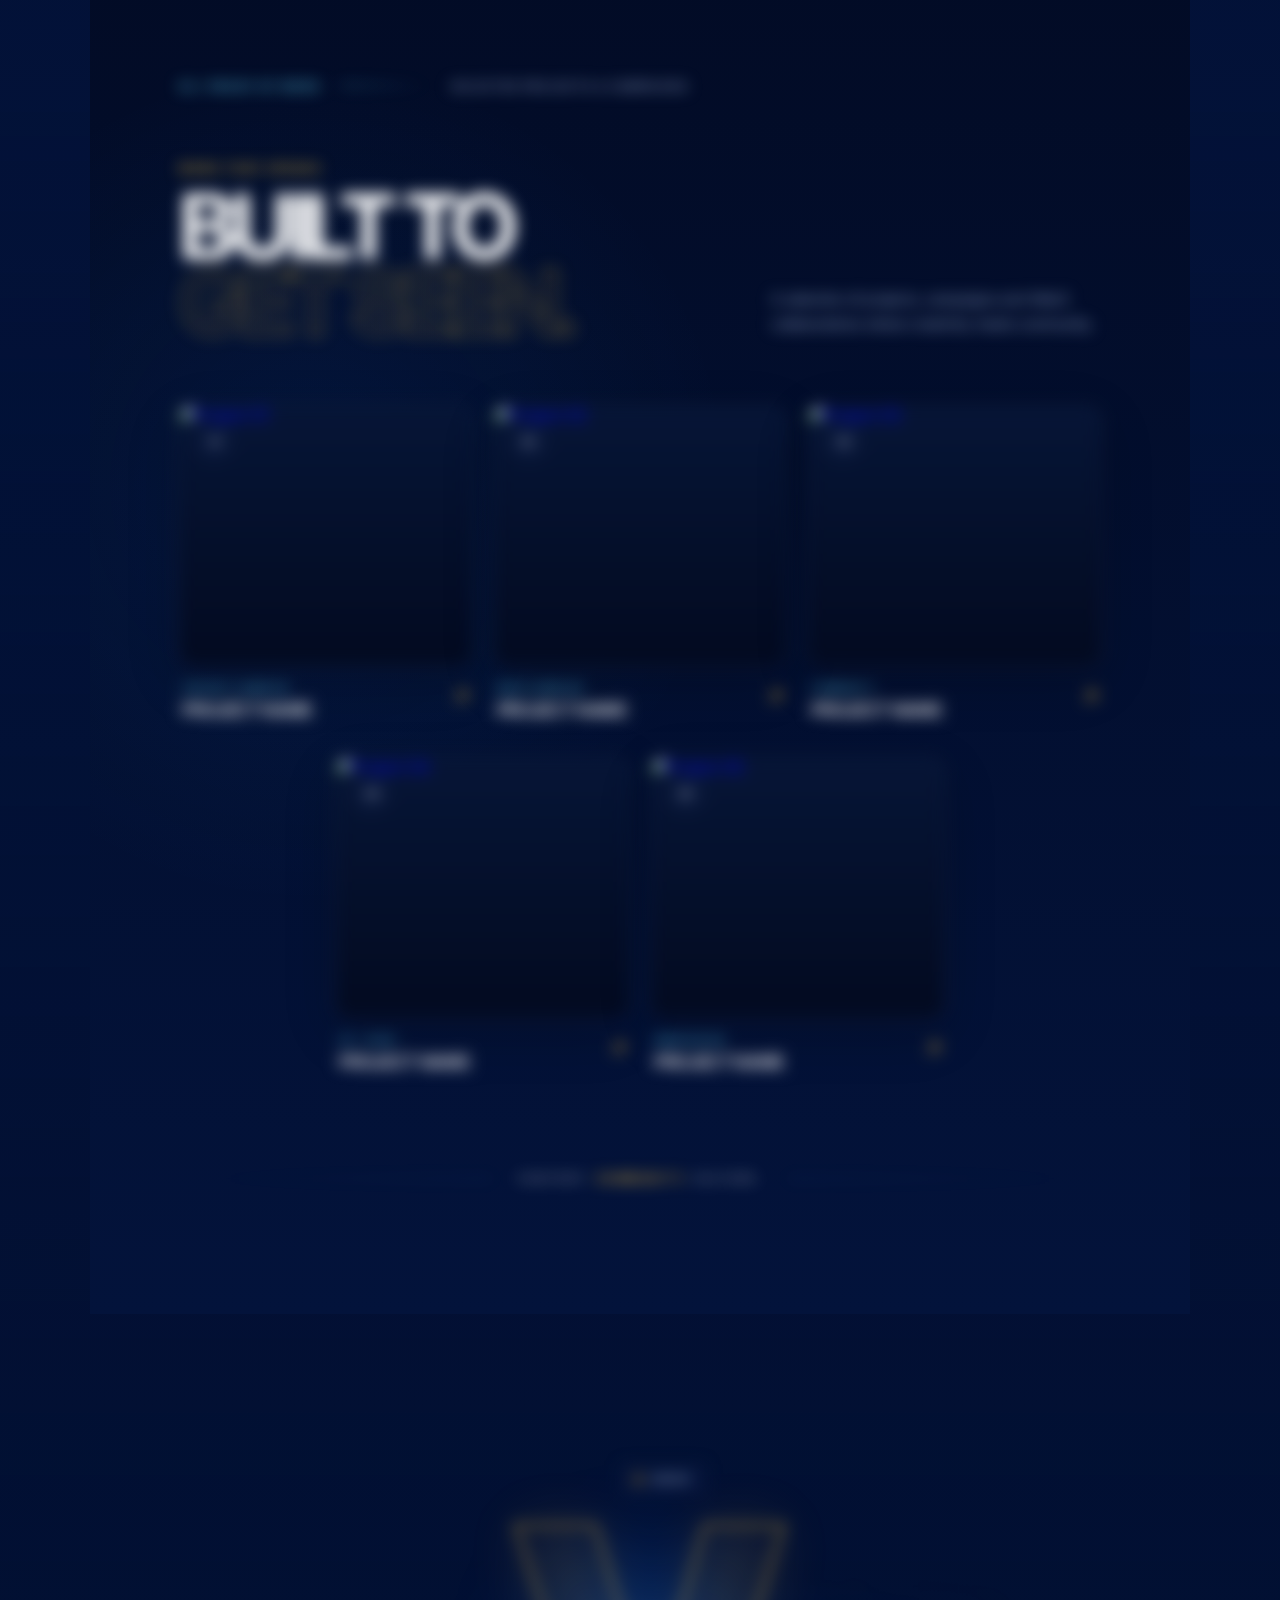
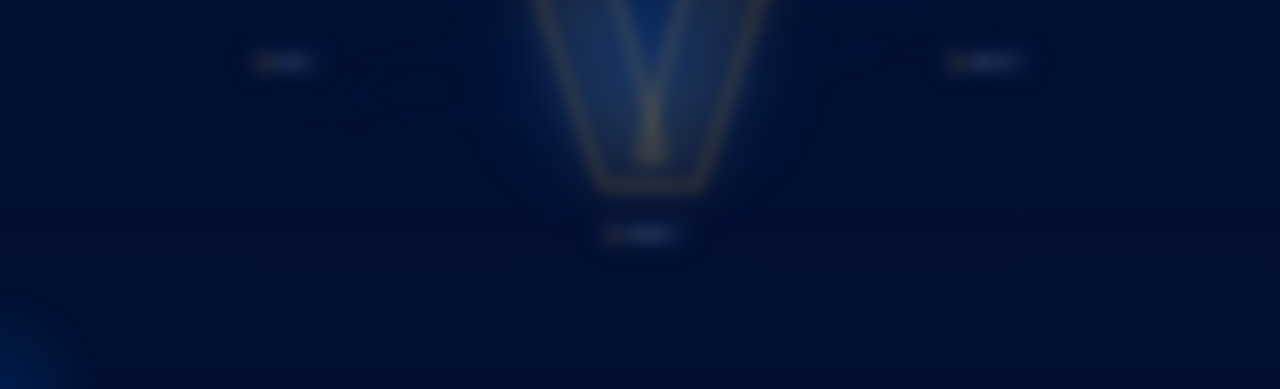
==== commit 573d7db1: "Add website images" ====
--- a/index.html
+++ b/index.html
@@ -1,1191 +1,717 @@
-
-
-<!DOCTYPE html>
-<html lang="en">
-<head>
-    <meta charset="UTF-8">
-    <meta name="viewport" content="width=device-width, initial-scale=1.0">
-
-    <title>KING VCTORY — Web3 Creator</title>
-
-    <meta
-        name="description"
-        content="KING VCTORY — Web3 content creator, 3D video editor, community manager and content marketing strategist."
-    >
-
-    <link rel="preconnect" href="https://fonts.googleapis.com">
-    <link rel="preconnect" href="https://fonts.gstatic.com" crossorigin>
-
-    <link
-        href="https://fonts.googleapis.com/css2?family=Inter:wght@400;500;600;700;800;900&display=swap"
-        rel="stylesheet"
-    >
-
-    <link rel="stylesheet" href="style.css">
-</head>
-
-<body>
-
-    <!-- Background atmosphere -->
-    <div class="background">
-        <div class="noise"></div>
-        <div class="grid"></div>
-        <div class="glow glow-one"></div>
-        <div class="glow glow-two"></div>
-        <div class="lightning lightning-one"></div>
-        <div class="lightning lightning-two"></div>
-    </div>
-
-
-    <!-- Navigation -->
-    <header class="navbar">
-
-        <a href="#" class="logo">
-            <span class="logo-mark">K</span>
-            <span>KING <b>VCTORY</b></span>
-        </a>
-
-        <nav class="nav-links">
-            <a href="#about">About</a>
-            <a href="#work">Work</a>
-            <a href="#services">Services</a>
-        </nav>
-
-        <button class="nav-cta" id="contact-open">
-            Let's Talk
-            <span>↗</span>
-        </button>
-
-    </header>
-
-
-    <!-- HERO -->
-    <main>
-
-        <section class="hero">
-
-            <!-- left content -->
-            <div class="hero-content">
-
-                <div class="eyebrow">
-                    <span class="status-dot"></span>
-                    WEB3 CREATOR & COMMUNITY BUILDER
-                </div>
-
-
-                <h1>
-                    <span class="line line-one">KING</span>
-
-                    <span class="line line-two">
-                        V<span class="victory-o">C</span>TORY
-                    </span>
-                </h1>
-
-
-                <p class="hero-description">
-                    I create content, build communities and amplify
-                    Web3 projects with <strong>vibes, value & virality.</strong>
-                </p>
-
-
-                <div class="hero-actions">
-
-                    <a href="#work" class="primary-button">
-                        Explore my work
-                        <span>↓</span>
-                    </a>
-
-                    <a
-                        href="https://x.com/KINGVCTORY"
-                        target="_blank"
-                        class="secondary-button"
-                    >
-                        Connect on X
-                        <span>↗</span>
-                    </a>
-
-                </div>
-
-
-                <div class="hero-meta">
-
-                    <div>
-                        <span class="meta-number">03+</span>
-                        <span class="meta-label">Core Skills</span>
-                    </div>
-
-                    <div class="meta-divider"></div>
-
-                    <div>
-                        <span class="meta-number">WEB3</span>
-                        <span class="meta-label">Native</span>
-                    </div>
-
-                    <div class="meta-divider"></div>
-
-                    <div>
-                        <span class="meta-number">24/7</span>
-                        <span class="meta-label">Community Energy</span>
-                    </div>
-
-                </div>
-
-            </div>
-
-
-            <!-- character -->
-            <div class="hero-visual">
-
-                <div class="visual-ring ring-one"></div>
-                <div class="visual-ring ring-two"></div>
-
-                <div class="character-glow"></div>
-
-                <div class="character-wrap">
-                     <img src="king.jpg" alt="KING VCTORY character" class="character">
-                </div>
-
-                <div class="floating-tag tag-one">
-                    <span>✦</span>
-                    WEB3
-                </div>
-
-                <div class="floating-tag tag-two">
-                    <span>◈</span>
-                    COMMUNITY
-                </div>
-
-                <div class="floating-tag tag-three">
-                    <span>✦</span>
-                    CREATOR
-                </div>
-
-            </div>
-
-        </section>
-
-
-        <!-- scroll indicator -->
-        <div class="scroll-indicator">
-            <span></span>
-            SCROLL TO EXPLORE
-        </div>
-
-        <!-- =========================================
-     ABOUT / IDENTITY
-========================================= -->
-
-<section class="identity" id="about">
-
-    <div class="identity-header reveal">
-
-        <span class="section-number">01 / IDENTITY</span>
-
-        <span class="section-line"></span>
-
-        <span class="section-label">THE PERSON BEHIND THE BRAND</span>
-
-    </div>
-
-
-    <div class="identity-grid">
-
-        <div class="identity-title reveal reveal-delay-1">
-
-            <p class="identity-kicker">
-                NOT JUST ANOTHER WEB3 PROFILE.
-            </p>
-
-            <h2>
-                I TURN
-                <span>ATTENTION</span>
-                INTO
-                <span>COMMUNITY.</span>
-            </h2>
-
-        </div>
-
-
-        <div class="identity-copy reveal reveal-delay-2">
-
-            <p class="large-copy">
-                I'm <strong>Edime Victor</strong>, known as
-                <strong>KING VCTORY</strong> — a Web3 content creator,
-                3D video editor, content marketing strategist and
-                community manager.
-            </p>
-
-            <p>
-                I create content, represent projects and bring energy
-                into communities through creativity, consistency and
-                culture.
-            </p>
-
-            <p>
-                From visual storytelling to community engagement,
-                I help Web3 projects turn attention into something
-                people can actually connect with.
-            </p>
-
-
-            <a
-                href="https://t.me/KINGVICTORY_PROOFOFWORK"
-                target="_blank"
-                class="identity-link"
-            >
-                ENTER THE PROOF OF WORK
-                <span>↗</span>
-            </a>
-
-        </div>
-
-    </div>
-
-    <!-- =========================================
-     PROOF OF WORK
-========================================= -->
-
-<section class="work-section" id="work">
-
-    <div class="work-header reveal">
-
-        <div class="work-section-number">
-            02 / PROOF OF WORK
-        </div>
-
-        <div class="work-header-line"></div>
-
-        <div class="work-header-label">
-            SELECTED PROJECTS & CAMPAIGNS
-        </div>
-
-    </div>
-
-
-    <div class="work-intro reveal reveal-delay-1">
-
-        <div>
-            <p class="work-kicker">
-                WORK THAT SPEAKS
-            </p>
-
-            <h2>
-                BUILT TO
-                <span>GET SEEN.</span>
-            </h2>
-        </div>
-
-        <p class="work-description">
-            A selection of projects, campaigns and Web3 collaborations
-            where creativity meets community.
-        </p>
-
-    </div>
-
-
-    <!-- PROJECT GRID -->
-
-    <div class="projects-grid">
-        <article class="project-card project-featured reveal">
-    </div>
-
-    <div class="project-case-header">
-
-        <div>
-            <span class="project-type">
-                COMMUNITY MANAGEMENT · KINDRA
-            </span>
-
-            <h3>
-                FROM MODERATOR TO
-                <span>COMMUNITY MANAGER.</span>
-            </h3>
-        </div>
-
-        <div class="project-case-number">
-            01
-        </div>
-
-    </div>
-
-
-    <!-- BEFORE / AFTER -->
-
-    <div class="before-after">
-
-        <div class="comparison-item">
-
-            <span class="comparison-label">
-                BEFORE
-            </span>
-
-            <img
-                src="kindra-before.jpg"
-                alt="KINDRA before"
-            >
-
-        </div>
-
-
-        <div class="comparison-item">
-
-            <span class="comparison-label after-label">
-                AFTER
-            </span>
-
-            <img
-                src="kindra-after.jpg"
-                alt="KINDRA after"
-            >
-
-        </div>
-
-    </div>
-
-
-    <!-- STORY -->
-
-    <div class="project-story">
-
-        <p class="project-lead">
-            Entered as a moderator and became a
-            <strong>Community Manager</strong> —
-            helping drive a
-            <strong>400% increase in community growth</strong>
-            in less than a month.
-        </p>
-
-        <p>
-            Working alongside the dev team and community,
-            we pushed <strong>$KINDRA</strong> from a
-            <strong>$160K market cap</strong> to
-            <strong>$700K+</strong>.
-        </p>
-
-        <p>
-            Always keeping the community
-            <strong>BULLISH</strong>, active and encouraged.
-        </p>
-
-    </div>
-
-
-    <!-- RESULTS -->
-
-    <div class="project-results">
-
-        <div class="result">
-            <span>COMMUNITY GROWTH</span>
-            <strong>+400%</strong>
-            <small>LESS THAN 1 MONTH</small>
-        </div>
-
-        <div class="result">
-            <span>MARKET CAP</span>
-            <strong>$160K → $700K+</strong>
-            <small>$KINDRA</small>
-        </div>
-
-        <div class="result">
-            <span>ROLE</span>
-            <strong>COMMUNITY MANAGER</strong>
-            <small>STARTED AS MODERATOR</small>
-        </div>
-
-    </div>
-
-</article>
-
-<!-- BEFORE / AFTER -->
-
-<article class="project-featured project-two reveal">
-    <div class="before-after">
-
-
-        <div class="comparison-item">
-            <img
-                src="project-2-before.jpg"
-                alt="Community before growth"
-            >
-            <span class="comparison-label">BEFORE</span>
-        </div>
-
-        <div class="comparison-item">
-            <img
-                src="project-2-after.jpg"
-                alt="Community after growth"
-            >
-            <span class="comparison-label after-label">AFTER</span>
-        </div>
-
-    </div>
-
-
-    <div class="project-info">
-
-        <div class="project-heading">
-
-            <span class="project-type">
-                COMMUNITY MANAGEMENT · GROWTH
-            </span>
-
-            <h3>
-                TURNING
-                <span class="project-highlight">
-                    COMMUNITY
-                </span>
-                INTO MOMENTUM.
-            </h3>
-
-        </div>
-
-
-        <div class="project-story">
-
-            <p class="project-lead">
-                Community growth went up by
-                <strong>2000%</strong>
-                in under 14 days while I was
-                managing the community.
-            </p>
-
-            <p>
-                I helped transform the project's community
-                into a more active and connected ecosystem —
-                keeping members engaged while creating
-                opportunities for the project to expand.
-            </p>
-
-            <p>
-                Beyond community management, I brought in
-                <strong>100+ active partners</strong>
-                to the project, helping extend its reach
-                beyond the existing community.
-            </p>
-
-        </div>
-
-    </div>
-
-
-    <div class="project-results">
-
-        <div class="result">
-            <span>COMMUNITY GROWTH</span>
-            <strong>2000%</strong>
-            <small>IN UNDER 14 DAYS</small>
-        </div>
-
-        <div class="result">
-            <span>PARTNERS</span>
-            <strong>100+</strong>
-            <small>ACTIVE PARTNERS BROUGHT IN</small>
-        </div>
-
-        <div class="result">
-            <span>ROLE</span>
-            <strong>CM / MOD</strong>
-            <small>COMMUNITY MANAGEMENT</small>
-        </div>
-
-    </div>
-
-</article>
-
-<!-- =========================================
-     PROJECT 3 — LOBSTARISM
-     ========================================= -->
-
-<article class="project-featured project-three reveal">
-
-
-    <!-- =====================================
-         BEFORE / AFTER
-         ===================================== -->
-
-    <!-- PROJECT 3 BEFORE / AFTER -->
-
-<div class="before-after project-three-comparison">
-
-    <!-- BEFORE -->
-    <div class="comparison-item comparison-before">
-
-        <span class="comparison-label">
-            BEFORE
-        </span>
-
-        <img
-            src="project-3-before.jpg"
-            alt="Lobstarism community before growth"
-        >
-
-    </div>
-
-
-    <!-- AFTER — TWO IMAGES -->
-    <div class="comparison-item comparison-after">
-
-        <span class="comparison-label after-label">
-            AFTER
-        </span>
-
-        <div class="after-image">
-            <img
-                src="project-3-after.jpg"
-                alt="Lobstarism community after growth"
-            >
-        </div>
-
-        <div class="after-image">
-            <img
-                src="project-3-extra.jpg"
-                alt="Lobstarism community additional results"
-            >
-        </div>
-
-    </div>
-
-</div>
-
-
-    <!-- =====================================
-         PROJECT INFORMATION
-         ===================================== -->
-
-    <div class="project-info">
-
-        <!-- LEFT -->
-        <div class="project-heading">
-
-            <span class="project-type">
-                COMMUNITY MANAGEMENT · MODERATION
-            </span>
-
-            <h3>
-                FROM
-                <span class="project-highlight">
-                    COMMUNITY
-                </span>
-                TO TRENDING.
-            </h3>
-
-        </div>
-
-
-        <!-- RIGHT -->
-        <div class="project-story">
-
-            <p class="project-lead">
-                I got hired as a
-                <strong>Moderator for Lobstarism 🦞</strong>
-                and helped push the community into the spotlight.
-            </p>
-
-            <p>
-                Through consistent community activity,
-                engagement and coordination, we pushed
-                Lobstarism to
-                <strong>#2 trending on Sol Trending.</strong>
-            </p>
-
-            <p>
-                From the point I was hired, the community
-                grew by
-                <strong>1000%</strong>
-                — with the growth coming from
-                real and active members.
-            </p>
-
-        </div>
-
-    </div>
-
-
-    <!-- =====================================
-         PROJECT RESULTS
-         ===================================== -->
-
-    <div class="project-results">
-
-        <!-- RESULT 1 -->
-        <div class="result">
-
-            <span>
-                TRENDING POSITION
-            </span>
-
-            <strong>
-                #2
-            </strong>
-
-            <small>
-                SOL TRENDING
-            </small>
-
-        </div>
-
-
-        <!-- RESULT 2 -->
-        <div class="result">
-
-            <span>
-                COMMUNITY GROWTH
-            </span>
-
-            <strong>
-                1000%
-            </strong>
-
-            <small>
-                FROM WHEN I WAS HIRED
-            </small>
-
-        </div>
-
-
-        <!-- RESULT 3 -->
-        <div class="result">
-
-            <span>
-                ROLE
-            </span>
-
-            <strong>
-                MODERATOR
-            </strong>
-
-            <small>
-                LOBSTARISM 🦞
-            </small>
-
-        </div>
-
-    </div>
-
-</article>
-
-        <!-- =========================================
-     PROJECT 4 — DIORA_SOCIAL
-     ========================================= -->
-
-<article class="project-featured project-four reveal">
-
-
-    <!-- =====================================
-         BEFORE / AFTER — 3 IMAGES
-         ===================================== -->
-
-    <div class="before-after project-four-comparison">
-
-        <!-- BEFORE / IMAGE 1 -->
-        <div class="comparison-item comparison-before">
-
-            <span class="comparison-label">
-                AMBASSADOR
-            </span>
-
-            <img
-                src="project-4-before.jpg"
-                alt="Diora Social Ambassador recognition"
-            >
-
-        </div>
-
-
-        <!-- RIGHT — TWO STACKED IMAGES -->
-        <div class="comparison-item comparison-after">
-
-            <div class="after-image">
-
-                <span class="comparison-label after-label">
-                    RECOGNITION
-                </span>
-
-                <img
-                    src="project-4-after.jpg"
-                    alt="Diora Social Ambassador recognition"
-                >
-
-            </div>
-
-
-            <div class="after-image">
-
-                <span class="comparison-label after-label">
-                    REWARD
-                </span>
-
-                <img
-                    src="project-4-extra.jpg"
-                    alt="NFT reward worth over $500"
-                >
-
-            </div>
-
-        </div>
-
-    </div>
-
-
-    <!-- =====================================
-         PROJECT INFORMATION
-         ===================================== -->
-
-    <div class="project-info">
-
-        <!-- LEFT -->
-        <div class="project-heading">
-
-            <span class="project-type">
-                AMBASSADOR · BRAND REPRESENTATION
-            </span>
-
-            <h3>
-               <span class="heading-word">Amplifying</span>
-               <span class="project-highlight">
-                  WITH PURPOSE.
-               </span>
-           </h3>
-
-        <!-- RIGHT -->
-        <div class="project-story">
-
-            <p class="project-lead">
-                I became an
-                <strong>Ambassador for Diora_Social</strong>,
-                putting my best into every piece of work I delivered.
-            </p>
-
-            <p>
-                My consistency and contribution earned me
-                recognition as one of the
-                <strong>best-performing Ambassadors</strong>
-                on the platform.
-            </p>
-
-            <p>
-                As recognition for the work, I won an NFT worth
-                <strong>$500+</strong> and was officially recognized
-                as an Ambassador for the platform.
-            </p>
-
-            <p>
-                When I join a project, I bring the same energy,
-                consistency and commitment toward helping it
-                reach more people.
-            </p>
-
-        </div>
-
-    </div>
-
-
-    <!-- =====================================
-         PROJECT RESULTS
-         ===================================== -->
-
-    <div class="project-results">
-
-        <div class="result">
-
-            <span>
-                ROLE
-            </span>
-
-            <strong>
-                AMBASSADOR
-            </strong>
-
-            <small>
-                DIORA_SOCIAL
-            </small>
-
-        </div>
-
-
-        <div class="result">
-
-            <span>
-                RECOGNITION
-            </span>
-
-            <strong>
-                TOP AMBASSADOR
-            </strong>
-
-            <small>
-                HARD-WORKING AMBASSADOR
-            </small>
-
-        </div>
-
-
-        <div class="result">
-
-            <span>
-                REWARD
-            </span>
-
-            <strong>
-                $500+
-            </strong>
-
-            <small>
-                NFT AWARD
-            </small>
-
-        </div>
-
-    </div>
-
-</article>
-
-<!-- =========================================
-     PROJECT 5 — FLIPFLOP LAUNCHPAD
-     ========================================= -->
-
-<article class="project-featured project-five reveal">
-
-    <div
-        class="project-five-images"
-        style="
-            display: grid !important;
-            grid-template-columns: 1fr 1fr !important;
-            gap: 24px !important;
-            width: 100% !important;
-            margin: 0 0 60px !important;
-        "
-    >
-
-        <div
-            class="project-five-image"
-            style="
-                width: 100% !important;
-                min-width: 0 !important;
-                overflow: hidden !important;
-            "
-        >
-            <img
-                src="project-5-image-1.jpg"
-                alt="Flipflop Launchpad Ambassador work"
-                style="
-                    display: block !important;
-                    width: 100% !important;
-                    height: auto !important;
-                "
-            >
-        </div>
-
-        <div
-            class="project-five-image"
-            style="
-                width: 100% !important;
-                min-width: 0 !important;
-                overflow: hidden !important;
-            "
-        >
-            <img
-                src="project-5-image-2.jpg"
-                alt="Flipflop Launchpad Ambassador achievement"
-                style="
-                    display: block !important;
-                    width: 100% !important;
-                    height: auto !important;
-                "
-            >
-        </div>
-
-    </div>
-
-
-    <div class="project-info">
-
-        <div class="project-heading">
-
-            <span class="project-type">
-                AMBASSADOR · CONTENT · COMMUNITY
-            </span>
-
-            <h3>
-                TOP
-                <span class="project-highlight">3</span>
-                OUT OF 500+.
-            </h3>
-
-        </div>
-
-        <div class="project-story">
-
-            <p class="project-lead">
-                As an Ambassador for
-                <strong>Flipflop Launchpad</strong>,
-                I currently rank in the
-                <strong>top 3</strong>
-                among 500+ Ambassadors.
-            </p>
-
-            <p>
-                The ranking comes from consistently showing up
-                through
-                <strong>
-                    highly active and engaging videos and content
-                </strong>,
-                keeping the community involved and making
-                bullish moves around the project.
-            </p>
-
-            <p>
-                My approach goes beyond simply holding an
-                Ambassador title — I actively create,
-                engage and represent the project wherever
-                I can add value.
-            </p>
-
-            <p>
-                That's the full package I bring when
-                I'm part of a team.
-            </p>
-
-        </div>
-
-    </div>
-
-    <div class="project-results">
-
-        <div class="result">
-            <span>AMBASSADORS</span>
-            <strong>500+</strong>
-            <small>AMBASSADOR NETWORK</small>
-        </div>
-
-        <div class="result">
-            <span>CURRENT RANK</span>
-            <strong>TOP 3</strong>
-            <small>AMONG 500+ AMBASSADORS</small>
-        </div>
-
-        <div class="result">
-            <span>ROLE</span>
-            <strong>AMBASSADOR</strong>
-            <small>FLIPFLOP LAUNCHPAD</small>
-        </div>
-
-    </div>
-
-</article>
-
-<div class="explore-more reveal">
-    <div class="explore-more-line"></div>
-
-    <a
-        href="https://t.me/KINGVICTORY_PROOFOFWORK"
-        target="_blank"
-        rel="noopener noreferrer"
-        class="explore-more-link"
-    >
-        <span class="explore-more-small">WANT TO SEE MORE?</span>
-        <span class="explore-more-title">
-            EXPLORE MORE <span>↗</span>
-        </span>
-    </a>
-
-    <div class="explore-more-line"></div>
-</div>
-
-    </div>
-
-
-
-    <!-- BOTTOM STATEMENT -->
-
-    <div class="work-bottom reveal">
-
-        <div class="work-bottom-line"></div>
-
-        <p>
-            CONTENT.
-            <span>COMMUNITY.</span>
-            CULTURE.
-        </p>
-
-        <div class="work-bottom-line"></div>
-
-    </div>
-
-</section>
-
-
-    <!-- animated visual -->
-    <div class="identity-visual reveal reveal-delay-3">
-
-        <div class="identity-glow"></div>
-
-        <div class="orbit orbit-one"></div>
-        <div class="orbit orbit-two"></div>
-
-        <div class="identity-v">
-            V
-        </div>
-
-        <div class="orbit-label label-top">
-            CREATE
-        </div>
-
-        <div class="orbit-label label-right">
-            AMPLIFY
-        </div>
-
-        <div class="orbit-label label-bottom">
-            CONNECT
-        </div>
-
-        <div class="orbit-label label-left">
-            BUILD
-        </div>
-
-    </div>
-
-</section>
-
-    </main>
-
-    <!-- =========================================
-     CONTACT PANEL
-========================================= -->
-
-<div class="contact-overlay" id="contact-overlay">
-
-    <div class="contact-panel">
-
-        <button class="contact-close" id="contact-close">
-            ×
-        </button>
-
-        <div class="contact-eyebrow">
-            LET'S CONNECT
-        </div>
-
-        <h2>
-            HAVE A
-            <span>PROJECT?</span>
-        </h2>
-
-        <p class="contact-intro">
-            Looking for Web3 content, community energy,
-            campaign support or creative direction?
-            Let's build something worth talking about.
-        </p>
-
-
-        <div class="contact-links">
-
-            <a
-                href="https://x.com/KINGVCTORY"
-                target="_blank"
-                class="contact-link"
-            >
-                <div>
-                    <span class="contact-label">X / TWITTER</span>
-                    <strong>@KINGVCTORY</strong>
-                </div>
-
-                <span class="contact-arrow">↗</span>
-            </a>
-
-
-            <a
-                href="https://t.me/KINGVCTORY"
-                target="_blank"
-                class="contact-link"
-            >
-                <div>
-                    <span class="contact-label">TELEGRAM</span>
-                    <strong>@KINGVCTORY</strong>
-                </div>
-
-                <span class="contact-arrow">↗</span>
-            </a>
-
-
-            <a
-                href="mailto:victoredime16@gmail.com"
-                class="contact-link"
-            >
-                <div>
-                    <span class="contact-label">EMAIL</span>
-                    <strong>victoredime16@gmail.com</strong>
-                </div>
-
-                <span class="contact-arrow">↗</span>
-            </a>
-
-
-            <a
-                href="https://www.tiktok.com/@kingvctory"
-                target="_blank"
-                class="contact-link"
-            >
-                <div>
-                    <span class="contact-label">TIKTOK</span>
-                    <strong>@kingvctory</strong>
-                </div>
-
-                <span class="contact-arrow">↗</span>
-            </a>
-
-        </div>
-
-
-        <a
-            href="https://t.me/KINGVICTORY_PROOFOFWORK"
-            target="_blank"
-            class="contact-proof"
-        >
-            VIEW PROOF OF WORK
-            <span>↗</span>
-        </a>
-
-    </div>
-
-</div>
-
-<!-- CINEMATIC INTRO -->
-<div class="intro-screen" id="intro-screen">
-
-    <div class="intro-noise"></div>
-    <div class="intro-grid"></div>
-
-    <div class="intro-center">
-
-        <div class="intro-small">
-            <span></span>
-            WEB3 CREATOR
-            <span></span>
-        </div>
-
-        <div class="intro-title" aria-label="KING VCTORY">
-            <span class="glitch-text" data-text="KING VCTORY">
-                KING VCTORY
-            </span>
-        </div>
-
-        <div class="intro-line">
-            <span></span>
-        </div>
-
-        <div class="intro-subtitle">
-            CONTENT · COMMUNITY · CULTURE
-        </div>
-
-    </div>
-
-    <div class="intro-corner intro-corner-tl">VCTORY // 001</div>
-    <div class="intro-corner intro-corner-br">EST. WEB3</div>
-
-</div>
-
-
-    <script src="script.js"></script>
-
-</body>
+
+
+<!DOCTYPE html>
+<html lang="en">
+<head>
+    <meta charset="UTF-8">
+    <meta name="viewport" content="width=device-width, initial-scale=1.0">
+
+    <title>KING VCTORY — Web3 Creator</title>
+
+    <meta
+        name="description"
+        content="KING VCTORY — Web3 content creator, 3D video editor, community manager and content marketing strategist."
+    >
+
+    <link rel="preconnect" href="https://fonts.googleapis.com">
+    <link rel="preconnect" href="https://fonts.gstatic.com" crossorigin>
+
+    <link
+        href="https://fonts.googleapis.com/css2?family=Inter:wght@400;500;600;700;800;900&display=swap"
+        rel="stylesheet"
+    >
+
+    <link rel="stylesheet" href="style.css">
+</head>
+
+<body>
+
+    <!-- Background atmosphere -->
+    <div class="background">
+        <div class="noise"></div>
+        <div class="grid"></div>
+        <div class="glow glow-one"></div>
+        <div class="glow glow-two"></div>
+        <div class="lightning lightning-one"></div>
+        <div class="lightning lightning-two"></div>
+    </div>
+
+
+    <!-- Navigation -->
+    <header class="navbar">
+
+        <a href="#" class="logo">
+            <span class="logo-mark">K</span>
+            <span>KING <b>VCTORY</b></span>
+        </a>
+
+        <nav class="nav-links">
+            <a href="#about">About</a>
+            <a href="#work">Work</a>
+            <a href="#services">Services</a>
+        </nav>
+
+        <button class="nav-cta" id="contact-open">
+            Let's Talk
+            <span>↗</span>
+        </button>
+
+    </header>
+
+
+    <!-- HERO -->
+    <main>
+
+        <section class="hero">
+
+            <!-- left content -->
+            <div class="hero-content">
+
+                <div class="eyebrow">
+                    <span class="status-dot"></span>
+                    WEB3 CREATOR & COMMUNITY BUILDER
+                </div>
+
+
+                <h1>
+                    <span class="line line-one">KING</span>
+
+                    <span class="line line-two">
+                        V<span class="victory-o">C</span>TORY
+                    </span>
+                </h1>
+
+
+                <p class="hero-description">
+                    I create content, build communities and amplify
+                    Web3 projects with <strong>vibes, value & virality.</strong>
+                </p>
+
+
+                <div class="hero-actions">
+
+                    <a href="#work" class="primary-button">
+                        Explore my work
+                        <span>↓</span>
+                    </a>
+
+                    <a
+                        href="https://x.com/KINGVCTORY"
+                        target="_blank"
+                        class="secondary-button"
+                    >
+                        Connect on X
+                        <span>↗</span>
+                    </a>
+
+                </div>
+
+
+                <div class="hero-meta">
+
+                    <div>
+                        <span class="meta-number">03+</span>
+                        <span class="meta-label">Core Skills</span>
+                    </div>
+
+                    <div class="meta-divider"></div>
+
+                    <div>
+                        <span class="meta-number">WEB3</span>
+                        <span class="meta-label">Native</span>
+                    </div>
+
+                    <div class="meta-divider"></div>
+
+                    <div>
+                        <span class="meta-number">24/7</span>
+                        <span class="meta-label">Community Energy</span>
+                    </div>
+
+                </div>
+
+            </div>
+
+
+            <!-- character -->
+            <div class="hero-visual">
+
+                <div class="visual-ring ring-one"></div>
+                <div class="visual-ring ring-two"></div>
+
+                <div class="character-glow"></div>
+
+                <img
+                    src="king.jpg"
+                    alt="KING VCTORY character"
+                    class="character"
+                >
+
+                <div class="floating-tag tag-one">
+                    <span>✦</span>
+                    WEB3
+                </div>
+
+                <div class="floating-tag tag-two">
+                    <span>◈</span>
+                    COMMUNITY
+                </div>
+
+                <div class="floating-tag tag-three">
+                    <span>✦</span>
+                    CREATOR
+                </div>
+
+            </div>
+
+        </section>
+
+
+        <!-- scroll indicator -->
+        <div class="scroll-indicator">
+            <span></span>
+            SCROLL TO EXPLORE
+        </div>
+
+        <!-- =========================================
+     ABOUT / IDENTITY
+========================================= -->
+
+<section class="identity" id="about">
+
+    <div class="identity-header reveal">
+
+        <span class="section-number">01 / IDENTITY</span>
+
+        <span class="section-line"></span>
+
+        <span class="section-label">THE PERSON BEHIND THE BRAND</span>
+
+    </div>
+
+
+    <div class="identity-grid">
+
+        <div class="identity-title reveal reveal-delay-1">
+
+            <p class="identity-kicker">
+                NOT JUST ANOTHER WEB3 PROFILE.
+            </p>
+
+            <h2>
+                I TURN
+                <span>ATTENTION</span>
+                INTO
+                <span>COMMUNITY.</span>
+            </h2>
+
+        </div>
+
+
+        <div class="identity-copy reveal reveal-delay-2">
+
+            <p class="large-copy">
+                I'm <strong>Edime Victor</strong>, known as
+                <strong>KING VCTORY</strong> — a Web3 content creator,
+                3D video editor, content marketing strategist and
+                community manager.
+            </p>
+
+            <p>
+                I create content, represent projects and bring energy
+                into communities through creativity, consistency and
+                culture.
+            </p>
+
+            <p>
+                From visual storytelling to community engagement,
+                I help Web3 projects turn attention into something
+                people can actually connect with.
+            </p>
+
+
+            <a
+                href="https://t.me/KINGVICTORY_PROOFOFWORK"
+                target="_blank"
+                class="identity-link"
+            >
+                ENTER THE PROOF OF WORK
+                <span>↗</span>
+            </a>
+
+        </div>
+
+    </div>
+
+    <!-- =========================================
+     PROOF OF WORK
+========================================= -->
+
+<section class="work-section" id="work">
+
+    <div class="work-header reveal">
+
+        <div class="work-section-number">
+            02 / PROOF OF WORK
+        </div>
+
+        <div class="work-header-line"></div>
+
+        <div class="work-header-label">
+            SELECTED PROJECTS & CAMPAIGNS
+        </div>
+
+    </div>
+
+
+    <div class="work-intro reveal reveal-delay-1">
+
+        <div>
+            <p class="work-kicker">
+                WORK THAT SPEAKS
+            </p>
+
+            <h2>
+                BUILT TO
+                <span>GET SEEN.</span>
+            </h2>
+        </div>
+
+        <p class="work-description">
+            A selection of projects, campaigns and Web3 collaborations
+            where creativity meets community.
+        </p>
+
+    </div>
+
+
+    <!-- PROJECT GRID -->
+
+    <div class="projects-grid">
+
+
+        <!-- PROJECT 01 -->
+
+        <article class="project-card reveal">
+
+            <a href="#" target="_blank" class="project-image">
+
+                <img
+                    src="assets/project-1.jpg"
+                    alt="Project 01"
+                >
+
+                <div class="project-image-overlay"></div>
+
+                <div class="project-number">
+                    01
+                </div>
+
+                <div class="project-view">
+                    VIEW ↗
+                </div>
+
+            </a>
+
+
+            <div class="project-info">
+
+                <div>
+                    <span class="project-type">
+                        CONTENT CAMPAIGN
+                    </span>
+
+                    <h3>
+                        PROJECT NAME
+                    </h3>
+                </div>
+
+                <span class="project-arrow">
+                    ↗
+                </span>
+
+            </div>
+
+        </article>
+
+
+
+        <!-- PROJECT 02 -->
+
+        <article class="project-card reveal reveal-delay-1">
+
+            <a href="#" target="_blank" class="project-image">
+
+                <img
+                    src="assets/project-2.jpg"
+                    alt="Project 02"
+                >
+
+                <div class="project-image-overlay"></div>
+
+                <div class="project-number">
+                    02
+                </div>
+
+                <div class="project-view">
+                    VIEW ↗
+                </div>
+
+            </a>
+
+
+            <div class="project-info">
+
+                <div>
+                    <span class="project-type">
+                        WEB3 CAMPAIGN
+                    </span>
+
+                    <h3>
+                        PROJECT NAME
+                    </h3>
+                </div>
+
+                <span class="project-arrow">
+                    ↗
+                </span>
+
+            </div>
+
+        </article>
+
+
+
+        <!-- PROJECT 03 -->
+
+        <article class="project-card reveal reveal-delay-2">
+
+            <a href="#" target="_blank" class="project-image">
+
+                <img
+                    src="assets/project-3.jpg"
+                    alt="Project 03"
+                >
+
+                <div class="project-image-overlay"></div>
+
+                <div class="project-number">
+                    03
+                </div>
+
+                <div class="project-view">
+                    VIEW ↗
+                </div>
+
+            </a>
+
+
+            <div class="project-info">
+
+                <div>
+                    <span class="project-type">
+                        COMMUNITY
+                    </span>
+
+                    <h3>
+                        PROJECT NAME
+                    </h3>
+                </div>
+
+                <span class="project-arrow">
+                    ↗
+                </span>
+
+            </div>
+
+        </article>
+
+
+
+        <!-- PROJECT 04 -->
+
+        <article class="project-card reveal reveal-delay-1">
+
+            <a href="#" target="_blank" class="project-image">
+
+                <img
+                    src="assets/project-4.jpg"
+                    alt="Project 04"
+                >
+
+                <div class="project-image-overlay"></div>
+
+                <div class="project-number">
+                    04
+                </div>
+
+                <div class="project-view">
+                    VIEW ↗
+                </div>
+
+            </a>
+
+
+            <div class="project-info">
+
+                <div>
+                    <span class="project-type">
+                        3D / VIDEO
+                    </span>
+
+                    <h3>
+                        PROJECT NAME
+                    </h3>
+                </div>
+
+                <span class="project-arrow">
+                    ↗
+                </span>
+
+            </div>
+
+        </article>
+
+
+
+        <!-- PROJECT 05 -->
+
+        <article class="project-card reveal reveal-delay-2">
+
+            <a href="#" target="_blank" class="project-image">
+
+                <img
+                    src="assets/project-5.jpg"
+                    alt="Project 05"
+                >
+
+                <div class="project-image-overlay"></div>
+
+                <div class="project-number">
+                    05
+                </div>
+
+                <div class="project-view">
+                    VIEW ↗
+                </div>
+
+            </a>
+
+
+            <div class="project-info">
+
+                <div>
+                    <span class="project-type">
+                        AMBASSADOR
+                    </span>
+
+                    <h3>
+                        PROJECT NAME
+                    </h3>
+                </div>
+
+                <span class="project-arrow">
+                    ↗
+                </span>
+
+            </div>
+
+        </article>
+
+    </div>
+
+
+
+    <!-- BOTTOM STATEMENT -->
+
+    <div class="work-bottom reveal">
+
+        <div class="work-bottom-line"></div>
+
+        <p>
+            CONTENT.
+            <span>COMMUNITY.</span>
+            CULTURE.
+        </p>
+
+        <div class="work-bottom-line"></div>
+
+    </div>
+
+</section>
+
+
+    <!-- animated visual -->
+    <div class="identity-visual reveal reveal-delay-3">
+
+        <div class="identity-glow"></div>
+
+        <div class="orbit orbit-one"></div>
+        <div class="orbit orbit-two"></div>
+
+        <div class="identity-v">
+            V
+        </div>
+
+        <div class="orbit-label label-top">
+            CREATE
+        </div>
+
+        <div class="orbit-label label-right">
+            AMPLIFY
+        </div>
+
+        <div class="orbit-label label-bottom">
+            CONNECT
+        </div>
+
+        <div class="orbit-label label-left">
+            BUILD
+        </div>
+
+    </div>
+
+</section>
+
+    </main>
+
+    <!-- =========================================
+     CONTACT PANEL
+========================================= -->
+
+<div class="contact-overlay" id="contact-overlay">
+
+    <div class="contact-panel">
+
+        <button class="contact-close" id="contact-close">
+            ×
+        </button>
+
+        <div class="contact-eyebrow">
+            LET'S CONNECT
+        </div>
+
+        <h2>
+            HAVE A
+            <span>PROJECT?</span>
+        </h2>
+
+        <p class="contact-intro">
+            Looking for Web3 content, community energy,
+            campaign support or creative direction?
+            Let's build something worth talking about.
+        </p>
+
+
+        <div class="contact-links">
+
+            <a
+                href="https://x.com/KINGVCTORY"
+                target="_blank"
+                class="contact-link"
+            >
+                <div>
+                    <span class="contact-label">X / TWITTER</span>
+                    <strong>@KINGVCTORY</strong>
+                </div>
+
+                <span class="contact-arrow">↗</span>
+            </a>
+
+
+            <a
+                href="https://t.me/KINGVCTORY"
+                target="_blank"
+                class="contact-link"
+            >
+                <div>
+                    <span class="contact-label">TELEGRAM</span>
+                    <strong>@KINGVCTORY</strong>
+                </div>
+
+                <span class="contact-arrow">↗</span>
+            </a>
+
+
+            <a
+                href="mailto:victoredime16@gmail.com"
+                class="contact-link"
+            >
+                <div>
+                    <span class="contact-label">EMAIL</span>
+                    <strong>victoredime16@gmail.com</strong>
+                </div>
+
+                <span class="contact-arrow">↗</span>
+            </a>
+
+
+            <a
+                href="https://www.tiktok.com/@kingvctory"
+                target="_blank"
+                class="contact-link"
+            >
+                <div>
+                    <span class="contact-label">TIKTOK</span>
+                    <strong>@kingvctory</strong>
+                </div>
+
+                <span class="contact-arrow">↗</span>
+            </a>
+
+        </div>
+
+
+        <a
+            href="https://t.me/KINGVICTORY_PROOFOFWORK"
+            target="_blank"
+            class="contact-proof"
+        >
+            VIEW PROOF OF WORK
+            <span>↗</span>
+        </a>
+
+    </div>
+
+</div>
+
+<!-- CINEMATIC INTRO -->
+<div class="intro-screen" id="intro-screen">
+
+    <div class="intro-noise"></div>
+    <div class="intro-grid"></div>
+
+    <div class="intro-center">
+
+        <div class="intro-small">
+            <span></span>
+            WEB3 CREATOR
+            <span></span>
+        </div>
+
+        <div class="intro-title" aria-label="KING VCTORY">
+            <span class="glitch-text" data-text="KING VCTORY">
+                KING VCTORY
+            </span>
+        </div>
+
+        <div class="intro-line">
+            <span></span>
+        </div>
+
+        <div class="intro-subtitle">
+            CONTENT · COMMUNITY · CULTURE
+        </div>
+
+    </div>
+
+    <div class="intro-corner intro-corner-tl">VCTORY // 001</div>
+    <div class="intro-corner intro-corner-br">EST. WEB3</div>
+
+</div>
+
+
+    <script src="script.js"></script>
+
+</body>
 </html>
--- a/style.css
+++ b/style.css
@@ -1,4652 +1,3183 @@
-
-
-
-
-:root {
-    --navy: #03133b;
-    --deep-blue: #041d5c;
-    --blue: #086bff;
-    --electric: #1687ff;
-    --cyan: #62dcff;
-
-    --gold: #d99a16;
-    --gold-bright: #ffc83d;
-
-    --white: #f5f8ff;
-    --muted: #91a5cc;
-
-    --border: rgba(255, 255, 255, 0.12);
-}
-
-
-* {
-    margin: 0;
-    padding: 0;
-    box-sizing: border-box;
-}
-
-
-html {
-    scroll-behavior: smooth;
-}
-
-
-body {
-    min-height: 100vh;
-    overflow-x: hidden;
-
-    background: var(--navy);
-    color: var(--white);
-
-    font-family: "Inter", sans-serif;
-}
-
-
-/* =========================================
-   BACKGROUND
-========================================= */
-
-.background {
-    position: fixed;
-    inset: 0;
-    z-index: -10;
-
-    overflow: hidden;
-
-    background:
-        radial-gradient(
-            circle at 70% 40%,
-            rgba(0, 94, 255, 0.22),
-            transparent 35%
-        ),
-        linear-gradient(
-            135deg,
-            #020b20 0%,
-            #03133b 45%,
-            #02102e 100%
-        );
-}
-
-
-.noise {
-    position: absolute;
-    inset: 0;
-
-    opacity: 0.05;
-
-    background-image:
-        url("data:image/svg+xml,%3Csvg viewBox='0 0 200 200' xmlns='http://www.w3.org/2000/svg'%3E%3Cfilter id='noise'%3E%3CfeTurbulence type='fractalNoise' baseFrequency='.9' numOctaves='4' stitchTiles='stitch'/%3E%3C/filter%3E%3Crect width='100%25' height='100%25' filter='url(%23noise)' opacity='.8'/%3E%3C/svg%3E");
-}
-
-
-.grid {
-    position: absolute;
-    inset: -50%;
-
-    background-image:
-        linear-gradient(
-            rgba(80, 160, 255, 0.07) 1px,
-            transparent 1px
-        ),
-        linear-gradient(
-            90deg,
-            rgba(80, 160, 255, 0.07) 1px,
-            transparent 1px
-        );
-
-    background-size: 70px 70px;
-
-    transform:
-        perspective(600px)
-        rotateX(60deg)
-        translateY(20%);
-
-    mask-image: linear-gradient(
-        to bottom,
-        transparent,
-        black 25%,
-        black 75%,
-        transparent
-    );
-
-    animation: gridMove 20s linear infinite;
-}
-
-
-@keyframes gridMove {
-
-    from {
-        transform:
-            perspective(600px)
-            rotateX(60deg)
-            translateY(0);
-    }
-
-    to {
-        transform:
-            perspective(600px)
-            rotateX(60deg)
-            translateY(70px);
-    }
-}
-
-
-.glow {
-    position: absolute;
-
-    width: 500px;
-    height: 500px;
-
-    border-radius: 50%;
-
-    filter: blur(100px);
-
-    pointer-events: none;
-}
-
-
-.glow-one {
-    top: 15%;
-    right: 10%;
-
-    background: rgba(0, 103, 255, 0.22);
-
-    animation: floatingGlow 7s ease-in-out infinite;
-}
-
-
-.glow-two {
-    bottom: -20%;
-    left: 10%;
-
-    background: rgba(20, 130, 255, 0.12);
-
-    animation: floatingGlow 10s ease-in-out infinite reverse;
-}
-
-
-@keyframes floatingGlow {
-
-    0%,
-    100% {
-        transform: translate(0, 0) scale(1);
-    }
-
-    50% {
-        transform: translate(-40px, 30px) scale(1.1);
-    }
-}
-
-
-/* =========================================
-   NAVBAR
-========================================= */
-
-.navbar {
-    position: fixed;
-
-    top: 0;
-    left: 0;
-    right: 0;
-
-    z-index: 100;
-
-    height: 82px;
-
-    display: flex;
-    align-items: center;
-    justify-content: space-between;
-
-    padding: 0 5vw;
-
-    border-bottom: 1px solid rgba(255,255,255,0.06);
-
-    background: rgba(2, 13, 39, 0.55);
-
-    backdrop-filter: blur(18px);
-}
-
-
-.logo {
-    display: flex;
-    align-items: center;
-    gap: 11px;
-
-    color: var(--white);
-
-    text-decoration: none;
-
-    font-size: 14px;
-    font-weight: 700;
-    letter-spacing: 0.08em;
-}
-
-
-.logo b {
-    color: var(--gold-bright);
-}
-
-
-.logo-mark {
-    display: grid;
-    place-items: center;
-
-    width: 32px;
-    height: 32px;
-
-    border: 1px solid var(--gold);
-
-    color: var(--gold-bright);
-
-    font-size: 15px;
-
-    transform: rotate(45deg);
-}
-
-
-.logo-mark::first-letter {
-    transform: rotate(-45deg);
-}
-
-
-.nav-links {
-    display: flex;
-    gap: 38px;
-}
-
-
-.nav-links a {
-    color: #aebfe0;
-
-    text-decoration: none;
-
-    font-size: 13px;
-    font-weight: 500;
-
-    transition: color 0.3s ease;
-}
-
-
-.nav-links a:hover {
-    color: white;
-}
-
-
-.nav-button {
-    display: flex;
-    align-items: center;
-    gap: 10px;
-
-    padding: 11px 17px;
-
-    border: 1px solid rgba(255, 200, 61, 0.5);
-
-    color: var(--white);
-
-    text-decoration: none;
-
-    font-size: 12px;
-    font-weight: 600;
-
-    transition:
-        background 0.3s ease,
-        transform 0.3s ease;
-}
-
-
-.nav-button span {
-    color: var(--gold-bright);
-}
-
-
-.nav-button:hover {
-    background: rgba(255, 200, 61, 0.1);
-
-    transform: translateY(-2px);
-}
-
-
-/* =========================================
-   HERO
-========================================= */
-
-.hero {
-    min-height: 100vh;
-
-    width: 100%;
-
-    display: grid;
-
-    grid-template-columns:
-        minmax(0, 1fr)
-        minmax(400px, 0.85fr);
-
-    align-items: center;
-
-    padding:
-        110px 6vw
-        70px;
-}
-
-
-/* =========================================
-   HERO CONTENT
-========================================= */
-
-.hero-content {
-    position: relative;
-
-    z-index: 5;
-
-    max-width: 720px;
-}
-
-
-.eyebrow {
-    display: inline-flex;
-    align-items: center;
-    gap: 10px;
-
-    margin-bottom: 25px;
-
-    color: var(--cyan);
-
-    font-size: 10px;
-    font-weight: 700;
-
-    letter-spacing: 0.22em;
-
-    opacity: 0;
-
-    animation:
-        revealUp 0.8s ease forwards 0.2s;
-}
-
-
-.status-dot {
-    width: 7px;
-    height: 7px;
-
-    border-radius: 50%;
-
-    background: var(--cyan);
-
-    box-shadow:
-        0 0 10px var(--cyan);
-
-    animation: pulse 2s infinite;
-}
-
-
-@keyframes pulse {
-
-    0%,
-    100% {
-        opacity: 1;
-        transform: scale(1);
-    }
-
-    50% {
-        opacity: 0.4;
-        transform: scale(0.7);
-    }
-}
-
-
-.hero h1 {
-    font-size: clamp(80px, 12vw, 190px);
-
-    line-height: 0.78;
-
-    letter-spacing: -0.08em;
-
-    font-weight: 900;
-
-    text-transform: uppercase;
-}
-
-
-.line {
-    display: block;
-
-    opacity: 0;
-
-    animation:
-        revealTitle 1.1s cubic-bezier(.16,1,.3,1) forwards;
-}
-
-
-.line-one {
-    animation-delay: 0.35s;
-
-    color: var(--white);
-}
-
-
-.line-two {
-    animation-delay: 0.5s;
-
-    color: transparent;
-
-    -webkit-text-stroke:
-        1px rgba(255,255,255,0.8);
-
-    text-shadow:
-        0 0 40px rgba(0,120,255,0.15);
-}
-
-
-.victory-o {
-    color: var(--gold-bright);
-
-    -webkit-text-stroke: 0;
-
-    text-shadow:
-        0 0 35px rgba(255, 200, 61, 0.35);
-}
-
-
-@keyframes revealTitle {
-
-    from {
-        opacity: 0;
-        transform:
-            translateY(80px)
-            skewY(5deg);
-    }
-
-    to {
-        opacity: 1;
-        transform:
-            translateY(0)
-            skewY(0);
-    }
-}
-
-
-.hero-description {
-    max-width: 520px;
-
-    margin-top: 38px;
-
-    color: var(--muted);
-
-    font-size: 17px;
-
-    line-height: 1.7;
-
-    opacity: 0;
-
-    animation:
-        revealUp 0.8s ease forwards 0.8s;
-}
-
-
-.hero-description strong {
-    color: white;
-}
-
-
-@keyframes revealUp {
-
-    from {
-        opacity: 0;
-        transform: translateY(25px);
-    }
-
-    to {
-        opacity: 1;
-        transform: translateY(0);
-    }
-}
-
-
-/* =========================================
-   BUTTONS
-========================================= */
-
-.hero-actions {
-    display: flex;
-    gap: 14px;
-
-    margin-top: 35px;
-
-    opacity: 0;
-
-    animation:
-        revealUp 0.8s ease forwards 1s;
-}
-
-
-.primary-button,
-.secondary-button {
-    display: inline-flex;
-    align-items: center;
-    gap: 25px;
-
-    padding: 15px 20px;
-
-    text-decoration: none;
-
-    font-size: 12px;
-    font-weight: 700;
-
-    text-transform: uppercase;
-
-    transition:
-        transform 0.3s ease,
-        box-shadow 0.3s ease,
-        background 0.3s ease;
-}
-
-
-.primary-button {
-    background: var(--gold-bright);
-
-    color: #061432;
-
-    box-shadow:
-        0 10px 30px rgba(255, 200, 61, 0.15);
-}
-
-
-.primary-button:hover {
-    transform: translateY(-4px);
-
-    box-shadow:
-        0 15px 40px rgba(255, 200, 61, 0.3);
-}
-
-
-.secondary-button {
-    border: 1px solid rgba(255,255,255,0.18);
-
-    color: white;
-}
-
-
-.secondary-button:hover {
-    background: rgba(255,255,255,0.06);
-
-    transform: translateY(-4px);
-}
-
-
-/* =========================================
-   META
-========================================= */
-
-.hero-meta {
-    display: flex;
-    align-items: center;
-    gap: 22px;
-
-    margin-top: 55px;
-
-    opacity: 0;
-
-    animation:
-        revealUp 0.8s ease forwards 1.15s;
-}
-
-
-.hero-meta > div:not(.meta-divider) {
-    display: flex;
-    flex-direction: column;
-    gap: 5px;
-}
-
-
-.meta-number {
-    color: white;
-
-    font-size: 14px;
-    font-weight: 800;
-}
-
-
-.meta-label {
-    color: #657ba5;
-
-    font-size: 9px;
-
-    text-transform: uppercase;
-
-    letter-spacing: 0.12em;
-}
-
-
-.meta-divider {
-    width: 1px;
-    height: 30px;
-
-    background: rgba(255,255,255,0.12);
-}
-
-
-/* =========================================
-   CHARACTER
-========================================= */
-
-.hero-visual {
-    position: relative;
-
-    height: min(760px, 78vh);
-
-    display: flex;
-    align-items: center;
-    justify-content: center;
-
-    opacity: 0;
-
-    animation:
-        visualReveal 1.5s cubic-bezier(.16,1,.3,1) forwards 0.45s;
-}
-
-
-@keyframes visualReveal {
-
-    from {
-        opacity: 0;
-        transform:
-            scale(0.88)
-            translateX(60px);
-    }
-
-    to {
-        opacity: 1;
-        transform:
-            scale(1)
-            translateX(0);
-    }
-}
-
-
-.character {
-    position: relative;
-
-    z-index: 5;
-
-    width: 100%;
-    max-width: 650px;
-
-    object-fit: contain;
-
-    filter:
-        drop-shadow(0 0 35px rgba(0,100,255,0.25));
-
-    transition:
-        transform 0.15s ease-out;
-}
-
-
-.character-glow {
-    position: absolute;
-
-    width: 55%;
-    aspect-ratio: 1;
-
-    border-radius: 50%;
-
-    background: rgba(0, 108, 255, 0.25);
-
-    filter: blur(80px);
-
-    animation:
-        characterGlow 5s ease-in-out infinite;
-}
-
-
-@keyframes characterGlow {
-
-    0%,
-    100% {
-        transform: scale(0.9);
-        opacity: 0.6;
-    }
-
-    50% {
-        transform: scale(1.15);
-        opacity: 1;
-    }
-}
-
-
-/* =========================================
-   RINGS
-========================================= */
-
-.visual-ring {
-    position: absolute;
-
-    border-radius: 50%;
-
-    border: 1px solid rgba(42, 143, 255, 0.15);
-
-    transform:
-        rotateX(65deg)
-        rotateZ(-20deg);
-}
-
-
-.ring-one {
-    width: 80%;
-    height: 32%;
-
-    animation:
-        ringRotate 12s linear infinite;
-}
-
-
-.ring-two {
-    width: 65%;
-    height: 25%;
-
-    border-color: rgba(255, 200, 61, 0.18);
-
-    animation:
-        ringRotate 9s linear infinite reverse;
-}
-
-
-@keyframes ringRotate {
-
-    from {
-        transform:
-            rotateX(65deg)
-            rotateZ(0deg);
-    }
-
-    to {
-        transform:
-            rotateX(65deg)
-            rotateZ(360deg);
-    }
-}
-
-
-/* =========================================
-   FLOATING TAGS
-========================================= */
-
-.floating-tag {
-    position: absolute;
-
-    z-index: 10;
-
-    display: flex;
-    align-items: center;
-    gap: 8px;
-
-    padding: 9px 13px;
-
-    border: 1px solid rgba(255,255,255,0.12);
-
-    background: rgba(3, 19, 59, 0.7);
-
-    backdrop-filter: blur(12px);
-
-    color: #cbd8ef;
-
-    font-size: 8px;
-    font-weight: 700;
-
-    letter-spacing: 0.12em;
-
-    box-shadow:
-        0 10px 30px rgba(0,0,0,0.2);
-}
-
-
-.floating-tag span {
-    color: var(--gold-bright);
-}
-
-
-.tag-one {
-    top: 20%;
-    right: 3%;
-
-    animation:
-        floatOne 5s ease-in-out infinite;
-}
-
-
-.tag-two {
-    bottom: 28%;
-    left: 2%;
-
-    animation:
-        floatTwo 6s ease-in-out infinite;
-}
-
-
-.tag-three {
-    top: 52%;
-    right: -4%;
-
-    animation:
-        floatOne 7s ease-in-out infinite reverse;
-}
-
-
-@keyframes floatOne {
-
-    0%,
-    100% {
-        transform: translateY(0);
-    }
-
-    50% {
-        transform: translateY(-14px);
-    }
-}
-
-
-@keyframes floatTwo {
-
-    0%,
-    100% {
-        transform: translateY(0) rotate(-2deg);
-    }
-
-    50% {
-        transform: translateY(12px) rotate(2deg);
-    }
-}
-
-
-/* =========================================
-   SCROLL
-========================================= */
-
-.scroll-indicator {
-    position: absolute;
-
-    bottom: 28px;
-    left: 6vw;
-
-    display: flex;
-    align-items: center;
-    gap: 12px;
-
-    color: #647ba5;
-
-    font-size: 8px;
-    font-weight: 700;
-
-    letter-spacing: 0.2em;
-}
-
-
-.scroll-indicator span {
-    width: 35px;
-    height: 1px;
-
-    background: var(--gold);
-}
-
-
-/* =========================================
-   MOBILE
-========================================= */
-
-@media (max-width: 900px) {
-
-    .nav-links {
-        display: none;
-    }
-
-
-    .hero {
-        grid-template-columns: 1fr;
-
-        padding:
-            130px 7vw
-            80px;
-    }
-
-
-    .hero-content {
-        text-align: center;
-
-        display: flex;
-        flex-direction: column;
-        align-items: center;
-    }
-
-
-    .hero h1 {
-        font-size: clamp(70px, 19vw, 150px);
-    }
-
-
-    .hero-description {
-        font-size: 15px;
-    }
-
-
-    .hero-visual {
-        height: 520px;
-
-        margin-top: -40px;
-    }
-
-
-    .character {
-        max-width: 500px;
-    }
-
-
-    .hero-meta {
-        justify-content: center;
-    }
-
-
-    .scroll-indicator {
-        display: none;
-    }
-}
-
-
-@media (max-width: 550px) {
-
-    .navbar {
-        height: 70px;
-
-        padding: 0 5vw;
-    }
-
-
-    .logo {
-        font-size: 11px;
-    }
-
-
-    .logo-mark {
-        width: 27px;
-        height: 27px;
-    }
-
-
-    .nav-button {
-        padding: 9px 12px;
-    }
-
-
-    .hero {
-        padding-top: 110px;
-    }
-
-
-    .hero h1 {
-        font-size: 21vw;
-
-        line-height: 0.82;
-    }
-
-
-    .hero-description {
-        margin-top: 28px;
-
-        font-size: 14px;
-    }
-
-
-    .hero-actions {
-        flex-direction: column;
-
-        width: 100%;
-    }
-
-
-    .primary-button,
-    .secondary-button {
-        width: 100%;
-
-        justify-content: center;
-    }
-
-
-    .hero-meta {
-        gap: 12px;
-    }
-
-
-    .hero-visual {
-        height: 420px;
-
-        margin-top: -10px;
-    }
-
-
-    .floating-tag {
-        font-size: 7px;
-    }
-
-
-    .tag-one {
-        right: 0;
-    }
-
-
-    .tag-two {
-        left: 0;
-    }
-
-
-    .tag-three {
-        right: -5%;
-    }
-}
-
-/* =========================================
-   CURSOR GLOW
-========================================= */
-
-.cursor-glow {
-    position: fixed;
-
-    width: 220px;
-    height: 220px;
-
-    border-radius: 50%;
-
-    pointer-events: none;
-
-    z-index: 999;
-
-    transform: translate(-50%, -50%);
-
-    background:
-        radial-gradient(
-            circle,
-            rgba(0, 120, 255, 0.12),
-            transparent 65%
-        );
-
-    filter: blur(5px);
-
-    transition:
-        left 0.15s ease-out,
-        top 0.15s ease-out;
-}
-
-
-@media (max-width: 700px) {
-
-    .cursor-glow {
-        display: none;
-    }
-
-}
-
-/* =========================================
-   IDENTITY SECTION
-========================================= */
-
-.identity {
-    position: relative;
-
-    min-height: 100vh;
-
-    padding: 150px 7vw 120px;
-
-    overflow: hidden;
-
-    background:
-        linear-gradient(
-            180deg,
-            transparent,
-            rgba(2, 15, 48, 0.85)
-        );
-}
-
-
-/* section header */
-
-.identity-header {
-    display: flex;
-    align-items: center;
-    gap: 18px;
-
-    margin-bottom: 100px;
-
-    color: #6f86ae;
-
-    font-size: 9px;
-    font-weight: 700;
-
-    letter-spacing: 0.2em;
-}
-
-
-.section-number {
-    color: var(--gold-bright);
-}
-
-
-.section-line {
-    width: 80px;
-    height: 1px;
-
-    background:
-        linear-gradient(
-            90deg,
-            var(--gold),
-            transparent
-        );
-}
-
-
-.section-label {
-    color: #6279a3;
-}
-
-
-/* main grid */
-
-.identity-grid {
-    display: grid;
-
-    grid-template-columns:
-        1.1fr
-        0.9fr;
-
-    gap: 10vw;
-
-    position: relative;
-
-    z-index: 5;
-}
-
-
-/* title */
-
-.identity-title {
-    max-width: 800px;
-}
-
-
-.identity-kicker {
-    margin-bottom: 25px;
-
-    color: var(--cyan);
-
-    font-size: 10px;
-    font-weight: 700;
-
-    letter-spacing: 0.25em;
-}
-
-
-.identity-title h2 {
-    font-size: clamp(55px, 7vw, 110px);
-
-    line-height: 0.9;
-
-    letter-spacing: -0.065em;
-
-    text-transform: uppercase;
-
-    font-weight: 900;
-}
-
-
-.identity-title h2 span {
-    display: block;
-
-    color: transparent;
-
-    -webkit-text-stroke:
-        1px rgba(255,255,255,0.55);
-
-    transition:
-        color 0.5s ease,
-        text-shadow 0.5s ease;
-}
-
-
-.identity-title h2 span:hover {
-    color: var(--gold-bright);
-
-    -webkit-text-stroke: 0;
-
-    text-shadow:
-        0 0 40px rgba(255, 200, 61, 0.25);
-}
-
-
-/* copy */
-
-.identity-copy {
-    padding-top: 20px;
-
-    max-width: 550px;
-}
-
-
-.identity-copy p {
-    color: #7f94b8;
-
-    font-size: 15px;
-
-    line-height: 1.8;
-
-    margin-bottom: 24px;
-}
-
-
-.identity-copy .large-copy {
-    color: #d9e4f7;
-
-    font-size: 19px;
-
-    line-height: 1.7;
-}
-
-
-.identity-copy strong {
-    color: white;
-}
-
-
-.identity-link {
-    display: inline-flex;
-    align-items: center;
-    gap: 30px;
-
-    margin-top: 15px;
-
-    padding-bottom: 10px;
-
-    border-bottom:
-        1px solid var(--gold);
-
-    color: white;
-
-    text-decoration: none;
-
-    font-size: 10px;
-    font-weight: 800;
-
-    letter-spacing: 0.16em;
-
-    transition:
-        gap 0.3s ease,
-        color 0.3s ease;
-}
-
-
-.identity-link span {
-    color: var(--gold-bright);
-
-    font-size: 15px;
-}
-
-
-.identity-link:hover {
-    gap: 42px;
-
-    color: var(--gold-bright);
-}
-
-
-/* =========================================
-   IDENTITY VISUAL
-========================================= */
-
-.identity-visual {
-    position: relative;
-
-    width: min(850px, 90vw);
-
-    aspect-ratio: 2 / 1;
-
-    margin:
-        130px
-        auto
-        0;
-
-    display: flex;
-    align-items: center;
-    justify-content: center;
-}
-
-
-.identity-glow {
-    position: absolute;
-
-    width: 35%;
-    aspect-ratio: 1;
-
-    border-radius: 50%;
-
-    background:
-        radial-gradient(
-            circle,
-            rgba(0, 106, 255, 0.35),
-            transparent 70%
-        );
-
-    filter: blur(35px);
-
-    animation:
-        identityGlow 5s ease-in-out infinite;
-}
-
-
-@keyframes identityGlow {
-
-    0%,
-    100% {
-        transform: scale(0.9);
-    }
-
-    50% {
-        transform: scale(1.25);
-    }
-}
-
-
-/* giant V */
-
-.identity-v {
-    position: relative;
-
-    z-index: 5;
-
-    color: transparent;
-
-    font-size: clamp(180px, 28vw, 430px);
-
-    line-height: 0.7;
-
-    font-weight: 900;
-
-    letter-spacing: -0.15em;
-
-    transform: translateX(-8%);
-
-    -webkit-text-stroke:
-        2px rgba(255, 200, 61, 0.8);
-
-    text-shadow:
-        0 0 60px rgba(255, 200, 61, 0.12);
-}
-
-
-/* orbit */
-
-.orbit {
-    position: absolute;
-
-    border-radius: 50%;
-
-    border: 1px solid rgba(65, 151, 255, 0.18);
-
-    transform:
-        rotateX(65deg)
-        rotateZ(-20deg);
-}
-
-
-.orbit-one {
-    width: 70%;
-    height: 45%;
-
-    animation:
-        orbitSpin 12s linear infinite;
-}
-
-
-.orbit-two {
-    width: 90%;
-    height: 55%;
-
-    border-color:
-        rgba(255, 200, 61, 0.13);
-
-    animation:
-        orbitSpin 18s linear infinite reverse;
-}
-
-
-@keyframes orbitSpin {
-
-    from {
-        transform:
-            rotateX(65deg)
-            rotateZ(0deg);
-    }
-
-    to {
-        transform:
-            rotateX(65deg)
-            rotateZ(360deg);
-    }
-}
-
-
-/* orbit labels */
-
-.orbit-label {
-    position: absolute;
-
-    z-index: 10;
-
-    padding: 8px 12px;
-
-    border:
-        1px solid rgba(255,255,255,0.12);
-
-    background:
-        rgba(3, 19, 59, 0.75);
-
-    backdrop-filter: blur(12px);
-
-    color: #b9c9e4;
-
-    font-size: 8px;
-    font-weight: 800;
-
-    letter-spacing: 0.18em;
-}
-
-
-.orbit-label::before {
-    content: "";
-
-    display: inline-block;
-
-    width: 5px;
-    height: 5px;
-
-    margin-right: 7px;
-
-    border-radius: 50%;
-
-    background: var(--gold-bright);
-
-    box-shadow:
-        0 0 10px var(--gold);
-}
-
-
-.label-top {
-    top: 5%;
-    left: 48%;
-}
-
-
-.label-right {
-    right: 4%;
-    top: 48%;
-}
-
-
-.label-bottom {
-    bottom: 5%;
-    left: 45%;
-}
-
-
-.label-left {
-    left: 4%;
-    top: 48%;
-}
-
-
-/* =========================================
-   IDENTITY MOBILE
-========================================= */
-
-@media (max-width: 900px) {
-
-    .identity {
-        padding:
-            110px 7vw
-            80px;
-    }
-
-
-    .identity-header {
-        margin-bottom: 65px;
-    }
-
-
-    .identity-grid {
-        grid-template-columns: 1fr;
-
-        gap: 55px;
-    }
-
-
-    .identity-title h2 {
-        font-size: clamp(55px, 14vw, 100px);
-    }
-
-
-    .identity-copy {
-        padding-top: 0;
-    }
-
-
-    .identity-visual {
-        margin-top: 80px;
-
-        width: 100%;
-    }
-}
-
-
-@media (max-width: 550px) {
-
-    .identity {
-        padding-top: 90px;
-    }
-
-
-    .identity-header {
-        font-size: 7px;
-
-        gap: 10px;
-    }
-
-
-    .section-line {
-        width: 35px;
-    }
-
-
-    .identity-title h2 {
-        font-size: 17vw;
-    }
-
-
-    .identity-copy .large-copy {
-        font-size: 17px;
-    }
-
-
-    .identity-copy p {
-        font-size: 14px;
-    }
-
-
-    .identity-visual {
-        margin-top: 80px;
-
-        aspect-ratio: 1.25 / 1;
-    }
-
-
-    .identity-v {
-        font-size: 55vw;
-    }
-
-
-    .orbit-one {
-        width: 90%;
-        height: 40%;
-    }
-
-
-    .orbit-two {
-        width: 110%;
-        height: 50%;
-    }
-
-
-    .orbit-label {
-        font-size: 6px;
-    }
-
-
-    .label-left {
-        left: -3%;
-    }
-
-
-    .label-right {
-        right: -3%;
-    }
-}
-
-/* =========================================
-   SCROLL REVEAL
-========================================= */
-
-.reveal {
-    opacity: 0;
-
-    transform:
-        translateY(70px)
-        scale(0.97);
-
-    filter: blur(8px);
-
-    transition:
-        opacity 1s cubic-bezier(.16,1,.3,1),
-        transform 1s cubic-bezier(.16,1,.3,1),
-        filter 1s cubic-bezier(.16,1,.3,1);
-}
-
-
-.reveal.active {
-    opacity: 1;
-
-    transform:
-        translateY(0)
-        scale(1);
-
-    filter: blur(0);
-}
-
-
-/* stagger */
-
-.reveal-delay-1 {
-    transition-delay: 0.12s;
-}
-
-
-.reveal-delay-2 {
-    transition-delay: 0.25s;
-}
-
-
-.reveal-delay-3 {
-    transition-delay: 0.4s;
-}
-
-/* =========================================
-   CONTACT PANEL
-========================================= */
-
-.contact-overlay {
-    position: fixed;
-    inset: 0;
-    z-index: 9999;
-
-    display: flex;
-    justify-content: flex-end;
-    align-items: stretch;
-
-    background: rgba(0, 8, 28, 0.72);
-    backdrop-filter: blur(14px);
-
-    opacity: 0;
-    visibility: hidden;
-
-    transition:
-        opacity 0.45s ease,
-        visibility 0.45s ease;
-}
-
-.contact-overlay.active {
-    opacity: 1;
-    visibility: visible;
-}
-
-
-.contact-panel {
-    position: relative;
-
-    width: min(560px, 100%);
-    min-height: 100vh;
-
-    padding: 100px 55px 50px;
-
-    background:
-        radial-gradient(
-            circle at 80% 10%,
-            rgba(22, 135, 255, 0.18),
-            transparent 35%
-        ),
-        linear-gradient(
-            145deg,
-            #03133b,
-            #020b25
-        );
-
-    border-left: 1px solid rgba(255, 255, 255, 0.12);
-
-    transform: translateX(100%);
-    transition:
-        transform 0.7s cubic-bezier(.16,1,.3,1);
-
-    overflow-y: auto;
-}
-
-.contact-overlay.active .contact-panel {
-    transform: translateX(0);
-}
-
-
-/* Close */
-
-.contact-close {
-    position: absolute;
-    top: 30px;
-    right: 35px;
-
-    width: 45px;
-    height: 45px;
-
-    border: 1px solid rgba(255,255,255,0.14);
-    border-radius: 50%;
-
-    background: rgba(255,255,255,0.04);
-    color: white;
-
-    font-size: 28px;
-    font-weight: 300;
-
-    cursor: pointer;
-
-    transition:
-        transform 0.3s ease,
-        background 0.3s ease,
-        border-color 0.3s ease;
-}
-
-.contact-close:hover {
-    transform: rotate(90deg);
-    background: rgba(22,135,255,0.15);
-    border-color: rgba(98,220,255,0.5);
-}
-
-
-/* Heading */
-
-.contact-eyebrow {
-    margin-bottom: 20px;
-
-    font-size: 11px;
-    letter-spacing: 0.28em;
-    font-weight: 700;
-
-    color: var(--cyan);
-}
-
-.contact-panel h2 {
-    margin: 0;
-
-    font-size: clamp(48px, 7vw, 82px);
-    line-height: 0.9;
-    letter-spacing: -0.06em;
-
-    color: white;
-}
-
-.contact-panel h2 span {
-    display: block;
-
-    color: transparent;
-    -webkit-text-stroke: 1px var(--gold-bright);
-}
-
-
-.contact-intro {
-    max-width: 420px;
-
-    margin: 28px 0 45px;
-
-    color: var(--muted);
-
-    font-size: 15px;
-    line-height: 1.8;
-}
-
-
-/* Contact links */
-
-.contact-links {
-    display: flex;
-    flex-direction: column;
-
-    border-top: 1px solid var(--border);
-}
-
-
-.contact-link {
-    display: flex;
-    align-items: center;
-    justify-content: space-between;
-
-    padding: 23px 0;
-
-    color: white;
-    text-decoration: none;
-
-    border-bottom: 1px solid var(--border);
-
-    transition:
-        padding 0.35s ease,
-        background 0.35s ease;
-}
-
-.contact-link:hover {
-    padding-left: 14px;
-    padding-right: 14px;
-
-    background: rgba(22,135,255,0.05);
-}
-
-
-.contact-label {
-    display: block;
-
-    margin-bottom: 7px;
-
-    font-size: 9px;
-    letter-spacing: 0.2em;
-    color: var(--cyan);
-}
-
-
-.contact-link strong {
-    font-size: 16px;
-    font-weight: 500;
-}
-
-
-.contact-arrow {
-    font-size: 22px;
-    color: var(--gold-bright);
-
-    transition: transform 0.3s ease;
-}
-
-.contact-link:hover .contact-arrow {
-    transform: translate(4px, -4px);
-}
-
-
-/* Proof of work */
-
-.contact-proof {
-    display: flex;
-    justify-content: space-between;
-    align-items: center;
-
-    margin-top: 35px;
-    padding: 18px 20px;
-
-    color: white;
-    text-decoration: none;
-
-    border: 1px solid rgba(255, 200, 61, 0.3);
-    background: rgba(217,154,22,0.07);
-
-    font-size: 11px;
-    font-weight: 700;
-    letter-spacing: 0.16em;
-
-    transition:
-        background 0.3s ease,
-        border-color 0.3s ease;
-}
-
-.contact-proof:hover {
-    background: rgba(217,154,22,0.14);
-    border-color: var(--gold-bright);
-}
-
-
-/* Mobile */
-
-@media (max-width: 600px) {
-
-    .contact-panel {
-        padding: 90px 25px 35px;
-    }
-
-    .contact-close {
-        right: 20px;
-    }
-
-    .contact-panel h2 {
-        font-size: 55px;
-    }
-
-}
-
-/* =========================================
-   PREMIUM LET'S TALK BUTTON
-========================================= */
-
-.nav-cta {
-    position: relative;
-
-    display: inline-flex;
-    align-items: center;
-    justify-content: center;
-    gap: 10px;
-
-    padding: 13px 21px;
-
-    border: 1px solid rgba(255, 200, 61, 0.55);
-    border-radius: 999px;
-
-    background:
-        linear-gradient(
-            135deg,
-            rgba(255, 200, 61, 0.14),
-            rgba(22, 135, 255, 0.12)
-        );
-
-    color: #ffffff;
-
-    font-size: 11px;
-    font-weight: 800;
-    letter-spacing: 0.12em;
-    text-transform: uppercase;
-
-    text-decoration: none;
-    cursor: pointer;
-
-    overflow: hidden;
-
-    box-shadow:
-        0 0 0 1px rgba(255,255,255,0.03) inset,
-        0 8px 30px rgba(8,107,255,0.12);
-
-    transition:
-        transform 0.35s cubic-bezier(.16,1,.3,1),
-        border-color 0.35s ease,
-        box-shadow 0.35s ease,
-        background 0.35s ease;
-}
-
-
-/* glowing edge */
-
-.nav-cta::before {
-    content: "";
-
-    position: absolute;
-    inset: -1px;
-
-    border-radius: inherit;
-
-    background:
-        linear-gradient(
-            120deg,
-            transparent 20%,
-            rgba(255, 200, 61, 0.8),
-            rgba(98, 220, 255, 0.8),
-            transparent 80%
-        );
-
-    opacity: 0;
-
-    transition: opacity 0.4s ease;
-
-    z-index: 0;
-}
-
-
-/* shine passing through button */
-
-.nav-cta::after {
-    content: "";
-
-    position: absolute;
-    top: 0;
-    left: -120%;
-
-    width: 70%;
-    height: 100%;
-
-    background: linear-gradient(
-        90deg,
-        transparent,
-        rgba(255,255,255,0.16),
-        transparent
-    );
-
-    transform: skewX(-20deg);
-
-    transition: left 0.7s ease;
-
-    z-index: 0;
-}
-
-
-/* keep text above effects */
-
-.nav-cta span,
-.nav-cta {
-    isolation: isolate;
-}
-
-.nav-cta span {
-    position: relative;
-    z-index: 2;
-
-    color: var(--gold-bright);
-
-    font-size: 15px;
-
-    transition:
-        transform 0.35s cubic-bezier(.16,1,.3,1);
-}
-
-
-/* hover */
-
-.nav-cta:hover {
-    transform: translateY(-2px);
-
-    border-color: var(--gold-bright);
-
-    background:
-        linear-gradient(
-            135deg,
-            rgba(255, 200, 61, 0.2),
-            rgba(22, 135, 255, 0.18)
-        );
-
-    box-shadow:
-        0 0 25px rgba(255, 200, 61, 0.12),
-        0 0 45px rgba(22, 135, 255, 0.14);
-}
-
-.nav-cta:hover::before {
-    opacity: 1;
-}
-
-.nav-cta:hover::after {
-    left: 140%;
-}
-
-.nav-cta:hover span {
-    transform: translate(3px, -3px);
-}
-
-
-/* click */
-
-.nav-cta:active {
-    transform: translateY(0) scale(0.97);
-}
-
-/* =========================================
-   PROOF OF WORK
-========================================= */
-
-.work-section {
-    position: relative;
-
-    min-height: 100vh;
-
-    padding: 150px 7vw 130px;
-
-    background:
-        radial-gradient(
-            circle at 20% 40%,
-            rgba(22, 135, 255, 0.07),
-            transparent 35%
-        ),
-        linear-gradient(
-            180deg,
-            #020b25 0%,
-            #03133b 100%
-        );
-
-    overflow: hidden;
-}
-
-
-/* =========================================
-   HEADER
-========================================= */
-
-.work-header {
-    display: flex;
-
-    align-items: center;
-
-    gap: 20px;
-
-    margin-bottom: 70px;
-}
-
-.work-section-number,
-.work-header-label {
-    font-size: 10px;
-
-    font-weight: 700;
-
-    letter-spacing: 0.2em;
-}
-
-.work-section-number {
-    color: var(--cyan);
-}
-
-.work-header-label {
-    color: var(--muted);
-}
-
-.work-header-line {
-    width: 90px;
-
-    height: 1px;
-
-    background:
-        linear-gradient(
-            90deg,
-            var(--cyan),
-            transparent
-        );
-}
-
-
-/* =========================================
-   INTRO
-========================================= */
-
-.work-intro {
-    display: flex;
-
-    justify-content: space-between;
-
-    align-items: flex-end;
-
-    gap: 50px;
-
-    margin-bottom: 65px;
-}
-
-.work-kicker {
-    margin-bottom: 15px;
-
-    color: var(--gold-bright);
-
-    font-size: 10px;
-
-    font-weight: 700;
-
-    letter-spacing: 0.25em;
-}
-
-.work-intro h2 {
-    margin: 0;
-
-    color: white;
-
-    font-size: clamp(50px, 7vw, 95px);
-
-    line-height: 0.85;
-
-    letter-spacing: -0.07em;
-}
-
-.work-intro h2 span {
-    display: block;
-
-    color: transparent;
-
-    -webkit-text-stroke: 1px var(--gold-bright);
-}
-
-.work-description {
-    max-width: 330px;
-
-    margin-bottom: 5px;
-
-    color: var(--muted);
-
-    font-size: 14px;
-
-    line-height: 1.8;
-}
-
-
-/* =========================================
-   PROOF OF WORK
-========================================= */
-
-.work-section {
-    position: relative;
-    min-height: 100vh;
-
-    padding: 150px 7vw 130px;
-
-    background:
-        radial-gradient(
-            circle at 20% 40%,
-            rgba(22, 135, 255, 0.07),
-            transparent 35%
-        ),
-        linear-gradient(
-            180deg,
-            #020b25 0%,
-            #03133b 100%
-        );
-
-    overflow: hidden;
-}
-
-
-/* =========================================
-   HEADER
-========================================= */
-
-.work-header {
-    display: flex;
-    align-items: center;
-    gap: 20px;
-    margin-bottom: 70px;
-}
-
-.work-section-number,
-.work-header-label {
-    font-size: 10px;
-    font-weight: 700;
-    letter-spacing: 0.2em;
-}
-
-.work-section-number {
-    color: var(--cyan);
-}
-
-.work-header-label {
-    color: var(--muted);
-}
-
-.work-header-line {
-    width: 90px;
-    height: 1px;
-
-    background:
-        linear-gradient(
-            90deg,
-            var(--cyan),
-            transparent
-        );
-}
-
-
-/* =========================================
-   INTRO
-========================================= */
-
-.work-intro {
-    display: flex;
-    justify-content: space-between;
-    align-items: flex-end;
-
-    gap: 50px;
-    margin-bottom: 75px;
-}
-
-.work-kicker {
-    margin-bottom: 15px;
-
-    color: var(--gold-bright);
-
-    font-size: 10px;
-    font-weight: 700;
-    letter-spacing: 0.25em;
-}
-
-.work-intro h2 {
-    margin: 0;
-
-    color: white;
-
-    font-size: clamp(50px, 7vw, 95px);
-    line-height: 0.85;
-    letter-spacing: -0.07em;
-}
-
-.work-intro h2 span {
-    display: block;
-
-    color: transparent;
-
-    -webkit-text-stroke: 1px var(--gold-bright);
-}
-
-.work-description {
-    max-width: 330px;
-    margin-bottom: 5px;
-
-    color: var(--muted);
-
-    font-size: 14px;
-    line-height: 1.8;
-}
-
-
-/* =========================================
-   PROJECT GRID
-========================================= */
-
-.projects-grid {
-    display: grid;
-
-    grid-template-columns: repeat(6, 1fr);
-
-    gap: 50px 22px;
-
-    width: 100%;
-    max-width: 1200px;
-
-    margin: 0 auto;
-}
-
-
-/*
-   IMPORTANT:
-   Featured project MUST occupy
-   the entire grid.
-*/
-
-.project-featured {
-    grid-column: 1 / -1 !important;
-
-    width: 100%;
-    min-width: 0;
-}
-
-
-/* =========================================
-   FEATURED PROJECT HEADER
-========================================= */
-
-.project-case-header {
-    display: flex;
-
-    align-items: flex-end;
-    justify-content: space-between;
-
-    gap: 40px;
-
-    margin-bottom: 40px;
-}
-
-.project-case-number {
-    flex-shrink: 0;
-
-    color: var(--gold-bright);
-
-    font-size: 11px;
-    font-weight: 800;
-
-    letter-spacing: 0.2em;
-}
-
-.project-featured .project-type {
-    display: block;
-
-    margin-bottom: 20px;
-
-    color: var(--cyan);
-
-    font-size: 10px;
-    font-weight: 700;
-
-    letter-spacing: 0.18em;
-}
-
-.project-featured .project-case-header h3 {
-    margin: 0;
-
-    max-width: 850px;
-
-    color: var(--white);
-
-    font-size: clamp(40px, 5vw, 78px);
-
-    line-height: 0.92;
-    letter-spacing: -0.055em;
-}
-
-.project-featured .project-case-header h3 span {
-    display: block;
-
-    color: transparent;
-
-    -webkit-text-stroke: 1px var(--gold-bright);
-}
-
-
-/* =========================================
-   BEFORE / AFTER
-========================================= */
-
-.before-after {
-    display: grid !important;
-
-    grid-template-columns: minmax(0, 1fr) minmax(0, 1fr);
-
-    gap: 24px;
-
-    width: 100%;
-
-    margin: 0 0 65px;
-}
-
-
-/* Each image */
-
-.comparison-item {
-    position: relative;
-
-    width: 100%;
-    min-width: 0;
-
-    overflow: hidden;
-
-    border: 1px solid rgba(255,255,255,0.12);
-
-    background: #061536;
-
-    box-shadow:
-        0 20px 60px rgba(0,0,0,0.22);
-}
-
-
-/* Actual image */
-
-.comparison-item img {
-    display: block;
-
-    width: 100%;
-    height: auto;
-
-    max-width: 100%;
-
-    object-fit: contain;
-
-    transition:
-        transform 0.8s cubic-bezier(.16,1,.3,1),
-        filter 0.5s ease;
-}
-
-
-/* Image hover */
-
-.comparison-item:hover img {
-    transform: scale(1.025);
-
-    filter: saturate(1.08);
-}
-
-
-/* Before / After label */
-
-.comparison-label {
-    position: absolute;
-
-    top: 18px;
-    left: 18px;
-
-    z-index: 5;
-
-    padding: 8px 12px;
-
-    border: 1px solid rgba(255,255,255,0.2);
-
-    background:
-        rgba(3,19,59,0.82);
-
-    backdrop-filter: blur(10px);
-
-    color: white;
-
-    font-size: 9px;
-    font-weight: 800;
-
-    letter-spacing: 0.16em;
-}
-
-.after-label {
-    color: var(--gold-bright);
-
-    border-color:
-        rgba(255,200,61,0.45);
-}
-
-
-/* =========================================
-   STORY
-========================================= */
-
-.project-story {
-    max-width: 950px;
-
-    margin: 0 auto 55px;
-}
-
-.project-story p {
-    margin: 0 0 22px;
-
-    color: var(--muted);
-
-    font-size: clamp(17px, 1.45vw, 23px);
-
-    line-height: 1.65;
-}
-
-.project-story .project-lead {
-    color: var(--white);
-
-    font-size: clamp(21px, 1.8vw, 30px);
-
-    line-height: 1.5;
-}
-
-.project-story strong {
-    color: var(--gold-bright);
-
-    font-weight: 700;
-}
-
-
-/* =========================================
-   RESULTS
-========================================= */
-
-.project-results {
-    display: grid;
-
-    grid-template-columns: repeat(3, 1fr);
-
-    width: 100%;
-
-    border-top: 1px solid rgba(255,255,255,0.1);
-    border-bottom: 1px solid rgba(255,255,255,0.1);
-}
-
-.result {
-    padding: 30px 25px;
-
-    border-right:
-        1px solid rgba(255,255,255,0.1);
-}
-
-.result:last-child {
-    border-right: none;
-}
-
-.result span {
-    display: block;
-
-    margin-bottom: 12px;
-
-    color: var(--cyan);
-
-    font-size: 10px;
-    font-weight: 700;
-
-    letter-spacing: 0.16em;
-}
-
-.result strong {
-    display: block;
-
-    color: var(--white);
-
-    font-size: clamp(22px, 2.2vw, 34px);
-
-    line-height: 1;
-
-    letter-spacing: -0.03em;
-}
-
-.result small {
-    display: block;
-
-    margin-top: 10px;
-
-    color: var(--muted);
-
-    font-size: 10px;
-
-    letter-spacing: 0.1em;
-}
-
-
-/* =========================================
-   OTHER PROJECT CARDS
-========================================= */
-
-.project-card:not(.project-featured) {
-    grid-column: span 2;
-}
-
-
-/* =========================================
-   BOTTOM STATEMENT
-========================================= */
-
-.work-bottom {
-    display: flex;
-    align-items: center;
-
-    gap: 25px;
-
-    margin-top: 100px;
-}
-
-.work-bottom-line {
-    flex: 1;
-
-    height: 1px;
-
-    background:
-        linear-gradient(
-            90deg,
-            transparent,
-            rgba(98,220,255,0.25)
-        );
-}
-
-.work-bottom-line:last-child {
-    background:
-        linear-gradient(
-            90deg,
-            rgba(98,220,255,0.25),
-            transparent
-        );
-}
-
-.work-bottom p {
-    margin: 0;
-
-    color: rgba(255,255,255,0.55);
-
-    font-size: 10px;
-
-    font-weight: 700;
-
-    letter-spacing: 0.25em;
-
-    white-space: nowrap;
-}
-
-.work-bottom p span {
-    color: var(--gold-bright);
-}
-
-
-/* =========================================
-   TABLET
-========================================= */
-
-@media (max-width: 850px) {
-
-    .projects-grid {
-        grid-template-columns: repeat(2, 1fr);
-    }
-
-    .project-featured {
-        grid-column: 1 / -1 !important;
-    }
-
-    .project-card:not(.project-featured) {
-        grid-column: span 1;
-    }
-
-    .work-intro {
-        flex-direction: column;
-        align-items: flex-start;
-    }
-
-}
-
-
-/* =========================================
-   MOBILE
-========================================= */
-
-@media (max-width: 600px) {
-
-    .work-section {
-        padding: 110px 20px 90px;
-    }
-
-    .work-header-label {
-        display: none;
-    }
-
-    .work-intro h2 {
-        font-size: 55px;
-    }
-
-    /*
-       KEEP BEFORE + AFTER SIDE BY SIDE
-    */
-
-    .before-after {
-        display: grid !important;
-
-        grid-template-columns: 1fr 1fr !important;
-
-        gap: 10px;
-
-        margin-bottom: 45px;
-    }
-
-    .comparison-item {
-        width: 100%;
-    }
-
-    .comparison-label {
-        top: 10px;
-        left: 10px;
-
-        padding: 6px 8px;
-
-        font-size: 7px;
-
-        letter-spacing: 0.12em;
-    }
-
-    .project-case-header {
-        align-items: flex-start;
-        gap: 20px;
-    }
-
-    .project-featured .project-case-header h3 {
-        font-size: 38px;
-    }
-
-    .project-story {
-        margin-bottom: 40px;
-    }
-
-    .project-story p {
-        font-size: 16px;
-    }
-
-    .project-story .project-lead {
-        font-size: 20px;
-    }
-
-    .project-results {
-        grid-template-columns: 1fr;
-    }
-
-    .result {
-        border-right: none;
-
-        border-bottom:
-            1px solid rgba(255,255,255,0.1);
-
-        padding: 25px 0;
-    }
-
-    .result:last-child {
-        border-bottom: none;
-    }
-
-    .work-bottom {
-        margin-top: 70px;
-    }
-
-    .work-bottom p {
-        font-size: 8px;
-    }
-
-}
-
-/* =========================================================
-   CINEMATIC KING VCTORY INTRO
-========================================================= */
-
-.intro-screen {
-    position: fixed;
-    inset: 0;
-    z-index: 100000;
-    overflow: hidden;
-
-    display: flex;
-    align-items: center;
-    justify-content: center;
-
-    background:
-        radial-gradient(
-            circle at 50% 48%,
-            rgba(8, 107, 255, 0.16),
-            transparent 32%
-        ),
-        radial-gradient(
-            circle at 50% 50%,
-            rgba(217, 154, 22, 0.07),
-            transparent 55%
-        ),
-        #010817;
-
-    opacity: 1;
-    visibility: visible;
-
-    transition:
-        opacity 0.8s cubic-bezier(.76,0,.24,1),
-        visibility 0.8s;
-}
-
-/* Exit */
-
-.intro-screen.intro-hidden {
-    opacity: 0;
-    visibility: hidden;
-    pointer-events: none;
-}
-
-
-/* Subtle grid */
-
-.intro-grid {
-    position: absolute;
-    inset: 0;
-
-    background-image:
-        linear-gradient(
-            rgba(98, 220, 255, 0.035) 1px,
-            transparent 1px
-        ),
-        linear-gradient(
-            90deg,
-            rgba(98, 220, 255, 0.035) 1px,
-            transparent 1px
-        );
-
-    background-size: 70px 70px;
-
-    mask-image:
-        radial-gradient(
-            circle at center,
-            black 0%,
-            transparent 75%
-        );
-
-    animation: introGridMove 8s linear infinite;
-}
-
-@keyframes introGridMove {
-    from {
-        transform: translateY(0);
-    }
-
-    to {
-        transform: translateY(70px);
-    }
-}
-
-
-/* Noise */
-
-.intro-noise {
-    position: absolute;
-    inset: -50%;
-
-    opacity: 0.055;
-
-    background-image:
-        url("data:image/svg+xml,%3Csvg viewBox='0 0 180 180' xmlns='http://www.w3.org/2000/svg'%3E%3Cfilter id='n'%3E%3CfeTurbulence type='fractalNoise' baseFrequency='.9' numOctaves='4' stitchTiles='stitch'/%3E%3C/filter%3E%3Crect width='100%25' height='100%25' filter='url(%23n)' opacity='.7'/%3E%3C/svg%3E");
-
-    animation: noiseMove 0.18s steps(2) infinite;
-}
-
-@keyframes noiseMove {
-    0% {
-        transform: translate(0, 0);
-    }
-
-    25% {
-        transform: translate(-2%, 1%);
-    }
-
-    50% {
-        transform: translate(1%, -2%);
-    }
-
-    75% {
-        transform: translate(2%, 2%);
-    }
-
-    100% {
-        transform: translate(-1%, -1%);
-    }
-}
-
-
-/* Main content */
-
-.intro-center {
-    position: relative;
-    z-index: 3;
-
-    width: min(1000px, 90%);
-
-    text-align: center;
-
-    transform: translateY(10px);
-}
-
-
-/* Small top label */
-
-.intro-small {
-    display: flex;
-    align-items: center;
-    justify-content: center;
-    gap: 14px;
-
-    margin-bottom: 24px;
-
-    color: var(--cyan);
-
-    font-size: 10px;
-    font-weight: 800;
-    letter-spacing: 0.42em;
-
-    opacity: 0;
-
-    animation:
-        introSmallIn 0.7s
-        cubic-bezier(.16,1,.3,1)
-        0.15s
-        forwards;
-}
-
-.intro-small span {
-    width: 30px;
-    height: 1px;
-
-    background:
-        linear-gradient(
-            90deg,
-            transparent,
-            var(--cyan)
-        );
-}
-
-.intro-small span:last-child {
-    background:
-        linear-gradient(
-            90deg,
-            var(--cyan),
-            transparent
-        );
-}
-
-@keyframes introSmallIn {
-    from {
-        opacity: 0;
-        transform: translateY(12px);
-        letter-spacing: 0.7em;
-    }
-
-    to {
-        opacity: 1;
-        transform: translateY(0);
-        letter-spacing: 0.42em;
-    }
-}
-
-/* =========================================================
-   LIGHTWEIGHT CINEMATIC INTRO
-========================================================= */
-
-.intro-screen {
-    position: fixed;
-    inset: 0;
-    z-index: 100000;
-
-    display: flex;
-    align-items: center;
-    justify-content: center;
-
-    background: #010817;
-
-    opacity: 1;
-    visibility: visible;
-
-    transition:
-        opacity 0.55s ease,
-        visibility 0.55s ease;
-}
-
-.intro-screen.intro-hidden {
-    opacity: 0;
-    visibility: hidden;
-    pointer-events: none;
-}
-
-
-/* Center */
-
-.intro-center {
-    position: relative;
-    width: 90%;
-    text-align: center;
-}
-
-
-/* Small label */
-
-.intro-small {
-    display: flex;
-    align-items: center;
-    justify-content: center;
-    gap: 12px;
-
-    margin-bottom: 22px;
-
-    color: #62dcff;
-
-    font-size: 9px;
-    font-weight: 800;
-    letter-spacing: 0.32em;
-
-    opacity: 0;
-
-    animation: introFadeUp 0.5s ease forwards;
-}
-
-.intro-small span {
-    width: 25px;
-    height: 1px;
-    background: #1687ff;
-}
-
-
-/* Main title */
-
-.intro-title {
-    position: relative;
-    display: inline-block;
-}
-
-
-/* KING VCTORY */
-
-.glitch-text {
-    position: relative;
-    display: inline-block;
-
-    color: #f5f8ff;
-
-    font-size: clamp(42px, 11vw, 105px);
-    font-weight: 900;
-
-    line-height: 0.95;
-    letter-spacing: -0.055em;
-
-    opacity: 0;
-
-    animation:
-        titleAppear 0.75s
-        cubic-bezier(.16,1,.3,1)
-        0.2s
-        forwards;
-}
-
-
-/* Blue glitch copy */
-
-.glitch-text::before {
-    content: attr(data-text);
-
-    position: absolute;
-    inset: 0;
-
-    color: #62dcff;
-
-    opacity: 0;
-
-    transform: translateX(-3px);
-
-    clip-path: polygon(
-        0 20%,
-        100% 20%,
-        100% 43%,
-        0 43%
-    );
-
-    animation:
-        blueGlitch 0.55s
-        steps(2)
-        0.65s
-        forwards;
-}
-
-
-/* Gold glitch copy */
-
-.glitch-text::after {
-    content: attr(data-text);
-
-    position: absolute;
-    inset: 0;
-
-    color: #ffc83d;
-
-    opacity: 0;
-
-    transform: translateX(3px);
-
-    clip-path: polygon(
-        0 62%,
-        100% 62%,
-        100% 78%,
-        0 78%
-    );
-
-    animation:
-        goldGlitch 0.55s
-        steps(2)
-        0.72s
-        forwards;
-}
-
-
-@keyframes titleAppear {
-
-    0% {
-        opacity: 0;
-        transform: translateY(18px);
-    }
-
-    55% {
-        opacity: 1;
-        transform: translateY(-2px);
-    }
-
-    100% {
-        opacity: 1;
-        transform: translateY(0);
-    }
-}
-
-
-@keyframes blueGlitch {
-
-    0% {
-        opacity: 0;
-    }
-
-    20% {
-        opacity: 0.9;
-        transform: translateX(-7px);
-    }
-
-    35% {
-        opacity: 0;
-    }
-
-    50% {
-        opacity: 0.65;
-        transform: translateX(5px);
-    }
-
-    65% {
-        opacity: 0;
-    }
-
-    100% {
-        opacity: 0;
-    }
-}
-
-
-@keyframes goldGlitch {
-
-    0% {
-        opacity: 0;
-    }
-
-    20% {
-        opacity: 0.8;
-        transform: translateX(6px);
-    }
-
-    35% {
-        opacity: 0;
-    }
-
-    50% {
-        opacity: 0.55;
-        transform: translateX(-4px);
-    }
-
-    65% {
-        opacity: 0;
-    }
-
-    100% {
-        opacity: 0;
-    }
-}
-
-
-/* Line */
-
-.intro-line {
-    width: min(320px, 60vw);
-    height: 1px;
-
-    margin: 25px auto 16px;
-
-    overflow: hidden;
-
-    background: rgba(255,255,255,0.08);
-}
-
-.intro-line span {
-    display: block;
-
-    width: 100%;
-    height: 100%;
-
-    transform: translateX(-100%);
-
-    background:
-        linear-gradient(
-            90deg,
-            transparent,
-            #1687ff,
-            #ffc83d,
-            transparent
-        );
-
-    animation:
-        lineReveal 0.7s ease
-        0.85s
-        forwards;
-}
-
-@keyframes lineReveal {
-
-    to {
-        transform: translateX(100%);
-    }
-}
-
-
-/* Subtitle */
-
-.intro-subtitle {
-    color: rgba(245,248,255,0.48);
-
-    font-size: 8px;
-    font-weight: 700;
-
-    letter-spacing: 0.28em;
-
-    opacity: 0;
-
-    animation:
-        introFadeUp 0.5s ease
-        0.95s
-        forwards;
-}
-
-
-@keyframes introFadeUp {
-
-    from {
-        opacity: 0;
-        transform: translateY(8px);
-    }
-
-    to {
-        opacity: 1;
-        transform: translateY(0);
-    }
-}
-
-
-/* Corner text */
-
-.intro-corner {
-    position: absolute;
-
-    color: rgba(255,255,255,0.25);
-
-    font-size: 7px;
-    font-weight: 700;
-
-    letter-spacing: 0.18em;
-
-    opacity: 0;
-
-    animation:
-        cornerAppear 0.5s ease
-        0.7s
-        forwards;
-}
-
-.intro-corner-tl {
-    top: 25px;
-    left: 22px;
-}
-
-.intro-corner-br {
-    right: 22px;
-    bottom: 25px;
-}
-
-@keyframes cornerAppear {
-
-    to {
-        opacity: 1;
-    }
-}
-
-
-/* Exit */
-
-.intro-screen.exiting .intro-center {
-    animation:
-        introExit 0.5s
-        cubic-bezier(.76,0,.24,1)
-        forwards;
-}
-
-@keyframes introExit {
-
-    0% {
-        opacity: 1;
-        transform: scale(1);
-    }
-
-    100% {
-        opacity: 0;
-        transform: scale(1.025);
-    }
-}
-
-
-/* Mobile */
-
-@media (max-width: 600px) {
-
-    .glitch-text {
-        font-size: clamp(38px, 12vw, 65px);
-    }
-
-    .intro-small {
-        font-size: 8px;
-    }
-
-    .intro-subtitle {
-        font-size: 7px;
-        letter-spacing: 0.2em;
-    }
-}
-
-/* ============================= */
-/* FEATURED PROOF OF WORK */
-/* ============================= */
-
-.project-featured {
-    grid-column: 1 / -1;
-    width: 100%;
-}
-
-
-/* IMAGE */
-
-.project-featured .project-image {
-    position: relative;
-    width: 100%;
-    height: min(68vh, 720px);
-    overflow: hidden;
-    border-radius: 4px;
-}
-
-.project-featured .project-image img {
-    width: 100%;
-    height: 100%;
-    object-fit: cover;
-    display: block;
-    transition: transform 1s cubic-bezier(.16,1,.3,1);
-}
-
-.project-featured:hover .project-image img {
-    transform: scale(1.035);
-}
-
-
-/* IMAGE OVERLAY */
-
-.project-featured .project-image-overlay {
-    position: absolute;
-    inset: 0;
-
-    background:
-        linear-gradient(
-            180deg,
-            rgba(3, 19, 59, 0.05) 0%,
-            rgba(3, 19, 59, 0.12) 35%,
-            rgba(1, 8, 23, 0.75) 100%
-        );
-
-    pointer-events: none;
-}
-
-
-/* NUMBER */
-
-.project-featured .project-number {
-    position: absolute;
-    top: 24px;
-    left: 24px;
-
-    font-size: 12px;
-    font-weight: 700;
-    letter-spacing: .18em;
-
-    color: #ffc83d;
-}
-
-
-/* VIEW */
-
-.project-featured .project-view {
-    position: absolute;
-    right: 24px;
-    bottom: 24px;
-
-    padding: 10px 16px;
-
-    border: 1px solid rgba(255,255,255,.25);
-    background: rgba(3,19,59,.55);
-    backdrop-filter: blur(12px);
-
-    color: #fff;
-    font-size: 11px;
-    font-weight: 700;
-    letter-spacing: .12em;
-
-    transition: .3s ease;
-}
-
-.project-featured:hover .project-view {
-    border-color: #ffc83d;
-    color: #ffc83d;
-}
-
-
-/* ============================= */
-/* PROJECT INFORMATION */
-/* ============================= */
-
-.project-featured .project-info {
-    display: grid;
-    grid-template-columns: minmax(300px, .9fr) minmax(320px, 1.1fr);
-    gap: 80px;
-
-    padding: 55px 0 35px;
-
-    border-bottom: 1px solid rgba(255,255,255,.1);
-}
-
-
-/* TYPE */
-
-.project-featured .project-type {
-    display: block;
-
-    margin-bottom: 20px;
-
-    color: #62dcff;
-
-    font-size: 11px;
-    font-weight: 700;
-    letter-spacing: .16em;
-}
-
-
-/* TITLE */
-
-.project-featured .project-heading h3 {
-    margin: 0;
-
-    max-width: 650px;
-
-    color: #f5f8ff;
-
-    font-size: clamp(38px, 5vw, 76px);
-    line-height: .92;
-
-    letter-spacing: -.055em;
-}
-
-
-/* ============================= */
-/* STORY */
-/* ============================= */
-
-.project-story {
-    max-width: 720px;
-}
-
-.project-story p {
-    margin: 0 0 22px;
-
-    color: #91a5cc;
-
-    font-size: clamp(17px, 1.45vw, 23px);
-    line-height: 1.65;
-}
-
-.project-story .project-lead {
-    color: #f5f8ff;
-
-    font-size: clamp(21px, 1.8vw, 29px);
-    line-height: 1.45;
-}
-
-.project-story strong {
-    color: #ffc83d;
-    font-weight: 700;
-}
-
-
-/* ============================= */
-/* RESULTS */
-/* ============================= */
-
-.project-results {
-    display: grid;
-    grid-template-columns: repeat(3, 1fr);
-
-    border-bottom: 1px solid rgba(255,255,255,.1);
-}
-
-.result {
-    padding: 30px 25px;
-
-    border-right: 1px solid rgba(255,255,255,.1);
-}
-
-.result:last-child {
-    border-right: none;
-}
-
-.result span {
-    display: block;
-
-    margin-bottom: 12px;
-
-    color: #62dcff;
-
-    font-size: 10px;
-    font-weight: 700;
-    letter-spacing: .16em;
-}
-
-.result strong {
-    display: block;
-
-    color: #f5f8ff;
-
-    font-size: clamp(22px, 2.2vw, 34px);
-    line-height: 1;
-    letter-spacing: -.03em;
-}
-
-.result small {
-    display: block;
-
-    margin-top: 10px;
-
-    color: #91a5cc;
-
-    font-size: 10px;
-    letter-spacing: .1em;
-}
-
-
-/* ============================= */
-/* MOBILE */
-/* ============================= */
-
-@media (max-width: 768px) {
-
-    .project-featured .project-image {
-        height: 52vh;
-        min-height: 420px;
-    }
-
-    .project-featured .project-info {
-        grid-template-columns: 1fr;
-        gap: 35px;
-
-        padding: 40px 0 30px;
-    }
-
-    .project-featured .project-heading h3 {
-        font-size: clamp(38px, 11vw, 58px);
-    }
-
-    .project-story p {
-        font-size: 17px;
-    }
-
-    .project-story .project-lead {
-        font-size: 21px;
-    }
-
-    .project-results {
-        grid-template-columns: 1fr;
-    }
-
-    .result {
-        border-right: none;
-        border-bottom: 1px solid rgba(255,255,255,.1);
-        padding: 25px 0;
-    }
-
-    .result:last-child {
-        border-bottom: none;
-    }
-
-}
-
-.project-featured .project-image {
-    border-radius: 4px !important;
-    overflow: hidden;
-}
-
-.project-featured .project-image::before,
-.project-featured .project-image::after {
-    display: none !important;
-}
-
-.project-featured .project-image img {
-    border-radius: 0 !important;
-}
-
-/* =========================================
-   BEFORE / AFTER
-========================================= */
-
-.before-after {
-    display: flex !important;
-    flex-direction: row !important;
-
-    align-items: flex-start;
-    justify-content: center;
-
-    gap: 24px;
-
-    width: 100%;
-    margin: 45px 0 60px;
-}
-
-.comparison-item {
-    position: relative;
-
-    flex: 1 1 0;
-
-    min-width: 0;
-
-    overflow: hidden;
-
-    border: 1px solid rgba(255,255,255,0.12);
-
-    background: #061536;
-}
-
-.comparison-item img {
-    display: block;
-
-    width: 100%;
-    height: auto;
-
-    object-fit: contain;
-
-    transition: transform 0.6s ease;
-}
-
-.comparison-item:hover img {
-    transform: scale(1.02);
-}
-
-.comparison-label {
-    position: absolute;
-
-    top: 16px;
-    left: 16px;
-
-    z-index: 5;
-
-    padding: 8px 12px;
-
-    background: rgba(3,19,59,0.85);
-
-    border: 1px solid rgba(255,255,255,0.2);
-
-    color: white;
-
-    font-size: 9px;
-    font-weight: 700;
-
-    letter-spacing: 0.15em;
-
-    backdrop-filter: blur(8px);
-}
-
-.after-label {
-    color: var(--gold-bright);
-
-    border-color: rgba(255,200,61,0.4);
-}
-
-@media (max-width: 768px) {
-
-    .comparison-image {
-        height: 280px;
-    }
-
-    .comparison-label {
-        top: 10px;
-        left: 10px;
-
-        padding: 7px 9px;
-
-        font-size: 8px;
-    }
-
-}
-
-/* =========================================
-   BEFORE / AFTER COMPARISON
-   ========================================= */
-
-.before-after {
-    display: flex;
-    flex-direction: row;
-    align-items: flex-start;
-    justify-content: center;
-    gap: 24px;
-    width: 100%;
-    margin: 45px 0 60px;
-}
-
-.comparison-item {
-    position: relative;
-    flex: 1 1 0;
-    min-width: 0;
-    overflow: hidden;
-
-    background: #061536;
-    border: 1px solid rgba(255, 255, 255, 0.12);
-
-    transition:
-        border-color 0.4s ease,
-        transform 0.4s ease;
-}
-
-.comparison-item:hover {
-    border-color: rgba(98, 220, 255, 0.35);
-    transform: translateY(-4px);
-}
-
-.comparison-item img {
-    display: block;
-    width: 100%;
-    height: auto;
-
-    object-fit: contain;
-
-    transition:
-        transform 0.6s cubic-bezier(.16, 1, .3, 1);
-}
-
-.comparison-item:hover img {
-    transform: scale(1.025);
-}
-
-/* Labels */
-
-.comparison-label {
-    position: absolute;
-    top: 16px;
-    left: 16px;
-    z-index: 5;
-
-    padding: 8px 12px;
-
-    background: rgba(3, 19, 59, 0.88);
-    border: 1px solid rgba(255, 255, 255, 0.2);
-
-    color: #ffffff;
-
-    font-size: 9px;
-    font-weight: 700;
-    letter-spacing: 0.15em;
-
-    backdrop-filter: blur(8px);
-    -webkit-backdrop-filter: blur(8px);
-}
-
-.after-label {
-    color: var(--gold-bright);
-    border-color: rgba(255, 200, 61, 0.45);
-}
-
-/* Mobile */
-
-@media (max-width: 768px) {
-
-    .before-after {
-        flex-direction: column;
-        gap: 18px;
-        margin: 35px 0 45px;
-    }
-
-    .comparison-item {
-        width: 100%;
-    }
-
-    .comparison-item img {
-        width: 100%;
-        height: auto;
-    }
-
-    .comparison-label {
-        top: 10px;
-        left: 10px;
-
-        padding: 7px 9px;
-
-        font-size: 8px;
-    }
-}
-
-/* =========================================
-   INDIVIDUAL PROJECT CASE STUDY BOXES
-   ========================================= */
-
-.project-featured {
-    position: relative;
-
-    width: 100%;
-    padding: 28px;
-
-    background:
-        linear-gradient(
-            145deg,
-            rgba(8, 107, 255, 0.07),
-            rgba(3, 19, 59, 0.35)
-        );
-
-    border: 1px solid rgba(255, 255, 255, 0.10);
-    border-radius: 8px;
-
-    box-sizing: border-box;
-
-    margin-bottom: 50px;
-
-    overflow: hidden;
-}
-
-/* subtle inner glow */
-
-.project-featured::before {
-    content: "";
-    position: absolute;
-    inset: 0;
-
-    background:
-        radial-gradient(
-            circle at 85% 10%,
-            rgba(98, 220, 255, 0.08),
-            transparent 30%
-        );
-
-    pointer-events: none;
-}
-
-/* Keep content above the glow */
-
-.project-featured > * {
-    position: relative;
-    z-index: 1;
-}
-
-/* Project image */
-
-.project-featured .project-image {
-    width: 100%;
-    height: min(65vh, 680px);
-
-    margin: 0;
-
-    border-radius: 5px;
-    overflow: hidden;
-}
-
-/* Project info */
-
-.project-featured .project-info {
-    padding: 55px 10px 35px;
-}
-
-/* Results */
-
-.project-featured .project-results {
-    margin: 0 10px;
-}
-
-/* Second project */
-
-.project-two {
-    margin-top: 60px !important;
-}
-
-/* Mobile */
-
-@media (max-width: 768px) {
-
-    .project-featured {
-        padding: 14px;
-        border-radius: 6px;
-        margin-bottom: 30px;
-    }
-
-    .project-featured .project-image {
-        height: 52vh;
-        min-height: 360px;
-    }
-
-    .project-featured .project-info {
-        padding: 40px 5px 30px;
-    }
-
-    .project-featured .project-results {
-        margin: 0 5px;
-    }
-
-    .project-two {
-        margin-top: 35px !important;
-    }
-}
-
-/* =========================================
-   PROJECT 3 — LOBSTARISM
-   ========================================= */
-
-.project-three {
-    margin-top: 60px !important;
-
-    background:
-        linear-gradient(
-            145deg,
-            rgba(255, 200, 61, 0.045),
-            rgba(3, 19, 59, 0.42)
-        );
-
-    border-color: rgba(255, 200, 61, 0.13);
-}
-
-
-/* =========================================
-   PROJECT 3 HEADING
-   ========================================= */
-
-.project-three .project-highlight {
-    color: transparent;
-    -webkit-text-stroke: 1px var(--gold-bright);
-}
-
-
-/* =========================================
-   PROJECT 3 IMAGE
-   ========================================= */
-
-.project-three .project-image {
-    border-color: rgba(255, 200, 61, 0.15);
-}
-
-
-/* Small project identifier */
-
-.project-three .project-image::after {
-    content: "LOBSTARISM / 03";
-
-    position: absolute;
-    top: 24px;
-    right: 24px;
-
-    z-index: 4;
-
-    color: rgba(255, 255, 255, 0.45);
-
-    font-size: 9px;
-    font-weight: 700;
-    letter-spacing: 0.18em;
-
-    pointer-events: none;
-}
-
-
-/* =========================================
-   PROJECT 3 STORY
-   ========================================= */
-
-.project-three .project-story strong {
-    color: var(--gold-bright);
-}
-
-
-/* =========================================
-   PROJECT 3 RESULTS
-   ========================================= */
-
-.project-three .result:nth-child(1) strong {
-    color: var(--gold-bright);
-}
-
-.project-three .result:nth-child(2) strong {
-    color: var(--cyan);
-}
-
-
-/* =========================================
-   MOBILE
-   ========================================= */
-
-@media (max-width: 768px) {
-
-    .project-three {
-        margin-top: 35px !important;
-    }
-
-    .project-three .project-image::after {
-        top: 14px;
-        right: 14px;
-    }
-
-}
-
-/* =========================================
-   PROJECT 3 BEFORE / AFTER
-   AFTER = TWO STACKED IMAGES
-   ========================================= */
-
-.project-three-comparison {
-    display: flex;
-    align-items: stretch;
-    gap: 24px;
-}
-
-/* Both columns */
-
-.project-three-comparison .comparison-item {
-    flex: 1;
-    min-width: 0;
-    position: relative;
-    overflow: hidden;
-    background: #061536;
-    border: 1px solid rgba(255,255,255,0.12);
-}
-
-/* BEFORE IMAGE */
-
-.project-three-comparison .comparison-before {
-    height: auto;
-}
-
-.project-three-comparison .comparison-before > img {
-    display: block;
-    width: 100%;
-    height: 100%;
-    object-fit: cover;
-}
-
-/* AFTER COLUMN */
-
-.project-three-comparison .comparison-after {
-    display: flex;
-    flex-direction: column;
-    gap: 24px;
-    border: none;
-    background: transparent;
-    overflow: visible;
-}
-
-/* Each AFTER image */
-
-.project-three-comparison .after-image {
-    position: relative;
-    width: 100%;
-    height: 50%;
-    min-height: 0;
-    overflow: hidden;
-    background: #061536;
-    border: 1px solid rgba(255,255,255,0.12);
-}
-
-/* Crop each After image to equal sections */
-
-.project-three-comparison .after-image img {
-    display: block;
-    width: 100%;
-    height: 100%;
-    object-fit: cover;
-}
-
-/* Label */
-
-.project-three-comparison .comparison-label {
-    z-index: 10;
-}
-
-/* Mobile */
-
-@media (max-width: 768px) {
-
-    .project-three-comparison {
-        flex-direction: column;
-        gap: 18px;
-    }
-
-    .project-three-comparison .comparison-before > img {
-        height: auto;
-        object-fit: contain;
-    }
-
-    .project-three-comparison .comparison-after {
-        gap: 18px;
-    }
-
-    .project-three-comparison .after-image {
-        height: auto;
-    }
-
-    .project-three-comparison .after-image img {
-        height: auto;
-        object-fit: contain;
-    }
-
-}
-
-/* =========================================
-   PROJECT 4 — DIORA_SOCIAL
-   ========================================= */
-
-.project-four {
-    margin-top: 60px !important;
-
-    background:
-        linear-gradient(
-            145deg,
-            rgba(98, 220, 255, 0.045),
-            rgba(3, 19, 59, 0.42)
-        );
-
-    border-color: rgba(98, 220, 255, 0.13);
-}
-
-
-/* =========================================
-   PROJECT 4 HEADING
-   ========================================= */
-
-.project-four .project-highlight {
-    color: transparent;
-    -webkit-text-stroke: 1px var(--cyan);
-}
-
-
-/* =========================================
-   PROJECT 4 IMAGE
-   ========================================= */
-
-.project-four .project-image {
-    border-color: rgba(98, 220, 255, 0.15);
-}
-
-.project-four .project-image::after {
-    content: "DIORA_SOCIAL / 04";
-
-    position: absolute;
-    top: 24px;
-    right: 24px;
-
-    z-index: 4;
-
-    color: rgba(255, 255, 255, 0.45);
-
-    font-size: 9px;
-    font-weight: 700;
-    letter-spacing: 0.18em;
-
-    pointer-events: none;
-}
-
-
-/* =========================================
-   PROJECT 4 STORY
-   ========================================= */
-
-.project-four .project-story strong {
-    color: var(--cyan);
-}
-
-
-/* =========================================
-   PROJECT 4 RESULTS
-   ========================================= */
-
-.project-four .result:nth-child(1) strong {
-    color: var(--cyan);
-}
-
-.project-four .result:nth-child(2) strong {
-    color: var(--gold-bright);
-}
-
-.project-four .result:nth-child(3) strong {
-    color: var(--gold-bright);
-}
-
-
-/* =========================================
-   PROJECT 4 — THREE IMAGE COMPARISON
-   ========================================= */
-
-.project-four-comparison {
-    display: flex;
-    align-items: stretch;
-    gap: 24px;
-}
-
-
-/* LEFT IMAGE */
-
-.project-four-comparison .comparison-before {
-    flex: 1;
-    min-width: 0;
-    position: relative;
-    overflow: hidden;
-
-    background: #061536;
-    border: 1px solid rgba(255,255,255,0.12);
-}
-
-.project-four-comparison .comparison-before > img {
-    display: block;
-
-    width: 100%;
-    height: 100%;
-
-    object-fit: cover;
-}
-
-
-/* RIGHT COLUMN */
-
-.project-four-comparison .comparison-after {
-    flex: 1;
-    min-width: 0;
-
-    display: flex;
-    flex-direction: column;
-
-    gap: 24px;
-
-    border: none;
-    background: transparent;
-    overflow: visible;
-}
-
-
-/* RIGHT IMAGES */
-
-.project-four-comparison .after-image {
-    position: relative;
-
-    width: 100%;
-    height: 50%;
-
-    min-height: 0;
-
-    overflow: hidden;
-
-    background: #061536;
-    border: 1px solid rgba(255,255,255,0.12);
-}
-
-.project-four-comparison .after-image img {
-    display: block;
-
-    width: 100%;
-    height: 100%;
-
-    object-fit: cover;
-}
-
-
-/* =========================================
-   MOBILE
-   ========================================= */
-
-@media (max-width: 768px) {
-
-    .project-four {
-        margin-top: 35px !important;
-    }
-
-    .project-four .project-image::after {
-        top: 14px;
-        right: 14px;
-    }
-
-    .project-four-comparison {
-        flex-direction: column;
-        gap: 18px;
-    }
-
-    .project-four-comparison .comparison-before > img {
-        width: 100%;
-        height: auto;
-        object-fit: contain;
-    }
-
-    .project-four-comparison .comparison-after {
-        gap: 18px;
-    }
-
-    .project-four-comparison .after-image {
-        height: auto;
-    }
-
-    .project-four-comparison .after-image img {
-        width: 100%;
-        height: auto;
-        object-fit: contain;
-    }
-
-}
-
-/* =========================================
-   PROJECT 5 — FORCE 2 IMAGES HORIZONTAL
-   ========================================= */
-
-.project-five > .project-five-images {
-    display: grid !important;
-    grid-template-columns: 1fr 1fr !important;
-    grid-template-rows: 1fr !important;
-    gap: 24px !important;
-
-    width: 100% !important;
-    margin: 0 0 60px !important;
-
-    flex-direction: unset !important;
-}
-
-.project-five > .project-five-images > .project-five-image {
-    display: block !important;
-
-    width: auto !important;
-    max-width: none !important;
-    min-width: 0 !important;
-
-    margin: 0 !important;
-    padding: 0 !important;
-
-    overflow: hidden !important;
-    box-sizing: border-box !important;
-}
-
-.project-five > .project-five-images > .project-five-image img {
-    display: block !important;
-
-    width: 100% !important;
-    max-width: 100% !important;
-
-    height: auto !important;
-
-    margin: 0 !important;
-    padding: 0 !important;
-
-    object-fit: contain !important;
-}
-
-
-/* MOBILE */
-@media (max-width: 768px) {
-
-    .project-five > .project-five-images {
-        grid-template-columns: 1fr !important;
-        grid-template-rows: auto !important;
-        gap: 18px !important;
-    }
-
-}
-
-/* =========================================
-   IDENTITY — PREVENT LEFT SIDE CUTOFF
-   ========================================= */
-
-.identity {
-    width: 100%;
-    max-width: 100%;
-    box-sizing: border-box;
-    overflow: hidden;
-}
-
-.identity-grid {
-    width: 100%;
-    max-width: 100%;
-    box-sizing: border-box;
-    margin-left: 0;
-}
-
-.identity-title,
-.identity-copy {
-    min-width: 0;
-    max-width: 100%;
-    box-sizing: border-box;
-}
-
-/* Keep the big heading inside the viewport */
-.identity-title h2 {
-    max-width: 100%;
-    overflow-wrap: break-word;
-}
-
-/* Mobile */
-@media (max-width: 768px) {
-
-    .identity {
-        padding-left: 20px;
-        padding-right: 20px;
-    }
-
-    .identity-grid {
-        grid-template-columns: 1fr !important;
-        gap: 45px;
-    }
-
-    .identity-title {
-        width: 100%;
-    }
-
-    .identity-title h2 {
-        font-size: clamp(42px, 12vw, 64px);
-        line-height: .95;
-    }
-
-    .identity-copy {
-        width: 100%;
-    }
-}
-
-/* =========================
-   EXPLORE MORE
-========================= */
-
-.explore-more {
-    width: 100%;
-    display: flex;
-    align-items: center;
-    gap: 28px;
-    margin: 80px 0 100px;
-}
-
-.explore-more-line {
-    flex: 1;
-    height: 1px;
-    background: rgba(255, 255, 255, 0.12);
-}
-
-.explore-more-link {
-    position: relative;
-    display: flex;
-    flex-direction: column;
-    align-items: center;
-    gap: 10px;
-    text-decoration: none;
-    text-align: center;
-    padding: 18px 35px;
-    border: 1px solid rgba(255, 255, 255, 0.12);
-    background: rgba(8, 107, 255, 0.04);
-    transition:
-        transform 0.4s ease,
-        border-color 0.4s ease,
-        background 0.4s ease;
-}
-
-.explore-more-link:hover {
-    transform: translateY(-5px);
-    border-color: rgba(98, 220, 255, 0.5);
-    background: rgba(8, 107, 255, 0.1);
-}
-
-.explore-more-small {
-    color: #91a5cc;
-    font-size: 9px;
-    font-weight: 700;
-    letter-spacing: 0.2em;
-}
-
-.explore-more-title {
-    color: #f5f8ff;
-    font-size: clamp(22px, 2.5vw, 34px);
-    font-weight: 800;
-    letter-spacing: -0.04em;
-}
-
-.explore-more-title span {
-    color: #ffc83d;
-    display: inline-block;
-    transition: transform 0.3s ease;
-}
-
-.explore-more-link:hover .explore-more-title span {
-    transform: translate(5px, -5px);
-}
-
-@media (max-width: 600px) {
-    .explore-more {
-        gap: 12px;
-        margin: 60px 0 75px;
-    }
-
-    .explore-more-link {
-        padding: 15px 20px;
-    }
-
-    .explore-more-small {
-        font-size: 7px;
-    }
-
-    .explore-more-title {
-        font-size: 20px;
-    }
-}
-
-/* =========================================
-   PROJECT 4 — FINAL CLEAN FIX
-========================================= */
-
-.project-four {
-    width: 100%;
-    max-width: 100%;
-    box-sizing: border-box;
-    overflow: hidden;
-}
-
-.project-four .project-info {
-    width: 100%;
-    max-width: 100%;
-    box-sizing: border-box;
-
-    display: grid;
-    grid-template-columns: minmax(0, 1fr) minmax(0, 1.05fr);
-    gap: 50px;
-}
-
-.project-four .project-heading,
-.project-four .project-story {
-    min-width: 0;
-    max-width: 100%;
-    width: 100%;
-    box-sizing: border-box;
-}
-
-.project-four .project-heading h3 {
-    width: 100%;
-    max-width: 100%;
-
-    margin: 0;
-
-    font-size: clamp(42px, 4vw, 68px);
-    line-height: 0.95;
-    letter-spacing: -0.045em;
-
-    white-space: normal;
-    overflow-wrap: normal;
-    word-break: normal;
-}
-
-.project-four .heading-word {
-    display: block;
-    white-space: normal;
-}
-
-.project-four .project-story {
-    overflow-wrap: break-word;
-}
-
-.project-four .project-results {
-    width: 100%;
-    max-width: 100%;
-    box-sizing: border-box;
-}
-
-
-/* TABLET / MOBILE */
-
-@media (max-width: 768px) {
-
-    .project-four .project-info {
-        grid-template-columns: 1fr;
-        gap: 40px;
-    }
-
-    .project-four .project-heading h3 {
-        font-size: clamp(40px, 11vw, 64px);
-        line-height: 0.95;
-    }
-
-    .project-four .heading-word {
-        display: block;
-        white-space: normal;
-    }
+
+
+
+
+:root {
+    --navy: #03133b;
+    --deep-blue: #041d5c;
+    --blue: #086bff;
+    --electric: #1687ff;
+    --cyan: #62dcff;
+
+    --gold: #d99a16;
+    --gold-bright: #ffc83d;
+
+    --white: #f5f8ff;
+    --muted: #91a5cc;
+
+    --border: rgba(255, 255, 255, 0.12);
+}
+
+
+* {
+    margin: 0;
+    padding: 0;
+    box-sizing: border-box;
+}
+
+
+html {
+    scroll-behavior: smooth;
+}
+
+
+body {
+    min-height: 100vh;
+    overflow-x: hidden;
+
+    background: var(--navy);
+    color: var(--white);
+
+    font-family: "Inter", sans-serif;
+}
+
+
+/* =========================================
+   BACKGROUND
+========================================= */
+
+.background {
+    position: fixed;
+    inset: 0;
+    z-index: -10;
+
+    overflow: hidden;
+
+    background:
+        radial-gradient(
+            circle at 70% 40%,
+            rgba(0, 94, 255, 0.22),
+            transparent 35%
+        ),
+        linear-gradient(
+            135deg,
+            #020b20 0%,
+            #03133b 45%,
+            #02102e 100%
+        );
+}
+
+
+.noise {
+    position: absolute;
+    inset: 0;
+
+    opacity: 0.05;
+
+    background-image:
+        url("data:image/svg+xml,%3Csvg viewBox='0 0 200 200' xmlns='http://www.w3.org/2000/svg'%3E%3Cfilter id='noise'%3E%3CfeTurbulence type='fractalNoise' baseFrequency='.9' numOctaves='4' stitchTiles='stitch'/%3E%3C/filter%3E%3Crect width='100%25' height='100%25' filter='url(%23noise)' opacity='.8'/%3E%3C/svg%3E");
+}
+
+
+.grid {
+    position: absolute;
+    inset: -50%;
+
+    background-image:
+        linear-gradient(
+            rgba(80, 160, 255, 0.07) 1px,
+            transparent 1px
+        ),
+        linear-gradient(
+            90deg,
+            rgba(80, 160, 255, 0.07) 1px,
+            transparent 1px
+        );
+
+    background-size: 70px 70px;
+
+    transform:
+        perspective(600px)
+        rotateX(60deg)
+        translateY(20%);
+
+    mask-image: linear-gradient(
+        to bottom,
+        transparent,
+        black 25%,
+        black 75%,
+        transparent
+    );
+
+    animation: gridMove 20s linear infinite;
+}
+
+
+@keyframes gridMove {
+
+    from {
+        transform:
+            perspective(600px)
+            rotateX(60deg)
+            translateY(0);
+    }
+
+    to {
+        transform:
+            perspective(600px)
+            rotateX(60deg)
+            translateY(70px);
+    }
+}
+
+
+.glow {
+    position: absolute;
+
+    width: 500px;
+    height: 500px;
+
+    border-radius: 50%;
+
+    filter: blur(100px);
+
+    pointer-events: none;
+}
+
+
+.glow-one {
+    top: 15%;
+    right: 10%;
+
+    background: rgba(0, 103, 255, 0.22);
+
+    animation: floatingGlow 7s ease-in-out infinite;
+}
+
+
+.glow-two {
+    bottom: -20%;
+    left: 10%;
+
+    background: rgba(20, 130, 255, 0.12);
+
+    animation: floatingGlow 10s ease-in-out infinite reverse;
+}
+
+
+@keyframes floatingGlow {
+
+    0%,
+    100% {
+        transform: translate(0, 0) scale(1);
+    }
+
+    50% {
+        transform: translate(-40px, 30px) scale(1.1);
+    }
+}
+
+
+/* =========================================
+   NAVBAR
+========================================= */
+
+.navbar {
+    position: fixed;
+
+    top: 0;
+    left: 0;
+    right: 0;
+
+    z-index: 100;
+
+    height: 82px;
+
+    display: flex;
+    align-items: center;
+    justify-content: space-between;
+
+    padding: 0 5vw;
+
+    border-bottom: 1px solid rgba(255,255,255,0.06);
+
+    background: rgba(2, 13, 39, 0.55);
+
+    backdrop-filter: blur(18px);
+}
+
+
+.logo {
+    display: flex;
+    align-items: center;
+    gap: 11px;
+
+    color: var(--white);
+
+    text-decoration: none;
+
+    font-size: 14px;
+    font-weight: 700;
+    letter-spacing: 0.08em;
+}
+
+
+.logo b {
+    color: var(--gold-bright);
+}
+
+
+.logo-mark {
+    display: grid;
+    place-items: center;
+
+    width: 32px;
+    height: 32px;
+
+    border: 1px solid var(--gold);
+
+    color: var(--gold-bright);
+
+    font-size: 15px;
+
+    transform: rotate(45deg);
+}
+
+
+.logo-mark::first-letter {
+    transform: rotate(-45deg);
+}
+
+
+.nav-links {
+    display: flex;
+    gap: 38px;
+}
+
+
+.nav-links a {
+    color: #aebfe0;
+
+    text-decoration: none;
+
+    font-size: 13px;
+    font-weight: 500;
+
+    transition: color 0.3s ease;
+}
+
+
+.nav-links a:hover {
+    color: white;
+}
+
+
+.nav-button {
+    display: flex;
+    align-items: center;
+    gap: 10px;
+
+    padding: 11px 17px;
+
+    border: 1px solid rgba(255, 200, 61, 0.5);
+
+    color: var(--white);
+
+    text-decoration: none;
+
+    font-size: 12px;
+    font-weight: 600;
+
+    transition:
+        background 0.3s ease,
+        transform 0.3s ease;
+}
+
+
+.nav-button span {
+    color: var(--gold-bright);
+}
+
+
+.nav-button:hover {
+    background: rgba(255, 200, 61, 0.1);
+
+    transform: translateY(-2px);
+}
+
+
+/* =========================================
+   HERO
+========================================= */
+
+.hero {
+    min-height: 100vh;
+
+    width: 100%;
+
+    display: grid;
+
+    grid-template-columns:
+        minmax(0, 1fr)
+        minmax(400px, 0.85fr);
+
+    align-items: center;
+
+    padding:
+        110px 6vw
+        70px;
+}
+
+
+/* =========================================
+   HERO CONTENT
+========================================= */
+
+.hero-content {
+    position: relative;
+
+    z-index: 5;
+
+    max-width: 720px;
+}
+
+
+.eyebrow {
+    display: inline-flex;
+    align-items: center;
+    gap: 10px;
+
+    margin-bottom: 25px;
+
+    color: var(--cyan);
+
+    font-size: 10px;
+    font-weight: 700;
+
+    letter-spacing: 0.22em;
+
+    opacity: 0;
+
+    animation:
+        revealUp 0.8s ease forwards 0.2s;
+}
+
+
+.status-dot {
+    width: 7px;
+    height: 7px;
+
+    border-radius: 50%;
+
+    background: var(--cyan);
+
+    box-shadow:
+        0 0 10px var(--cyan);
+
+    animation: pulse 2s infinite;
+}
+
+
+@keyframes pulse {
+
+    0%,
+    100% {
+        opacity: 1;
+        transform: scale(1);
+    }
+
+    50% {
+        opacity: 0.4;
+        transform: scale(0.7);
+    }
+}
+
+
+.hero h1 {
+    font-size: clamp(80px, 12vw, 190px);
+
+    line-height: 0.78;
+
+    letter-spacing: -0.08em;
+
+    font-weight: 900;
+
+    text-transform: uppercase;
+}
+
+
+.line {
+    display: block;
+
+    opacity: 0;
+
+    animation:
+        revealTitle 1.1s cubic-bezier(.16,1,.3,1) forwards;
+}
+
+
+.line-one {
+    animation-delay: 0.35s;
+
+    color: var(--white);
+}
+
+
+.line-two {
+    animation-delay: 0.5s;
+
+    color: transparent;
+
+    -webkit-text-stroke:
+        1px rgba(255,255,255,0.8);
+
+    text-shadow:
+        0 0 40px rgba(0,120,255,0.15);
+}
+
+
+.victory-o {
+    color: var(--gold-bright);
+
+    -webkit-text-stroke: 0;
+
+    text-shadow:
+        0 0 35px rgba(255, 200, 61, 0.35);
+}
+
+
+@keyframes revealTitle {
+
+    from {
+        opacity: 0;
+        transform:
+            translateY(80px)
+            skewY(5deg);
+    }
+
+    to {
+        opacity: 1;
+        transform:
+            translateY(0)
+            skewY(0);
+    }
+}
+
+
+.hero-description {
+    max-width: 520px;
+
+    margin-top: 38px;
+
+    color: var(--muted);
+
+    font-size: 17px;
+
+    line-height: 1.7;
+
+    opacity: 0;
+
+    animation:
+        revealUp 0.8s ease forwards 0.8s;
+}
+
+
+.hero-description strong {
+    color: white;
+}
+
+
+@keyframes revealUp {
+
+    from {
+        opacity: 0;
+        transform: translateY(25px);
+    }
+
+    to {
+        opacity: 1;
+        transform: translateY(0);
+    }
+}
+
+
+/* =========================================
+   BUTTONS
+========================================= */
+
+.hero-actions {
+    display: flex;
+    gap: 14px;
+
+    margin-top: 35px;
+
+    opacity: 0;
+
+    animation:
+        revealUp 0.8s ease forwards 1s;
+}
+
+
+.primary-button,
+.secondary-button {
+    display: inline-flex;
+    align-items: center;
+    gap: 25px;
+
+    padding: 15px 20px;
+
+    text-decoration: none;
+
+    font-size: 12px;
+    font-weight: 700;
+
+    text-transform: uppercase;
+
+    transition:
+        transform 0.3s ease,
+        box-shadow 0.3s ease,
+        background 0.3s ease;
+}
+
+
+.primary-button {
+    background: var(--gold-bright);
+
+    color: #061432;
+
+    box-shadow:
+        0 10px 30px rgba(255, 200, 61, 0.15);
+}
+
+
+.primary-button:hover {
+    transform: translateY(-4px);
+
+    box-shadow:
+        0 15px 40px rgba(255, 200, 61, 0.3);
+}
+
+
+.secondary-button {
+    border: 1px solid rgba(255,255,255,0.18);
+
+    color: white;
+}
+
+
+.secondary-button:hover {
+    background: rgba(255,255,255,0.06);
+
+    transform: translateY(-4px);
+}
+
+
+/* =========================================
+   META
+========================================= */
+
+.hero-meta {
+    display: flex;
+    align-items: center;
+    gap: 22px;
+
+    margin-top: 55px;
+
+    opacity: 0;
+
+    animation:
+        revealUp 0.8s ease forwards 1.15s;
+}
+
+
+.hero-meta > div:not(.meta-divider) {
+    display: flex;
+    flex-direction: column;
+    gap: 5px;
+}
+
+
+.meta-number {
+    color: white;
+
+    font-size: 14px;
+    font-weight: 800;
+}
+
+
+.meta-label {
+    color: #657ba5;
+
+    font-size: 9px;
+
+    text-transform: uppercase;
+
+    letter-spacing: 0.12em;
+}
+
+
+.meta-divider {
+    width: 1px;
+    height: 30px;
+
+    background: rgba(255,255,255,0.12);
+}
+
+
+/* =========================================
+   CHARACTER
+========================================= */
+
+.hero-visual {
+    position: relative;
+
+    height: min(760px, 78vh);
+
+    display: flex;
+    align-items: center;
+    justify-content: center;
+
+    opacity: 0;
+
+    animation:
+        visualReveal 1.5s cubic-bezier(.16,1,.3,1) forwards 0.45s;
+}
+
+
+@keyframes visualReveal {
+
+    from {
+        opacity: 0;
+        transform:
+            scale(0.88)
+            translateX(60px);
+    }
+
+    to {
+        opacity: 1;
+        transform:
+            scale(1)
+            translateX(0);
+    }
+}
+
+
+.character {
+    position: relative;
+
+    z-index: 5;
+
+    width: 100%;
+    max-width: 650px;
+
+    object-fit: contain;
+
+    filter:
+        drop-shadow(0 0 35px rgba(0,100,255,0.25));
+
+    transition:
+        transform 0.15s ease-out;
+}
+
+
+.character-glow {
+    position: absolute;
+
+    width: 55%;
+    aspect-ratio: 1;
+
+    border-radius: 50%;
+
+    background: rgba(0, 108, 255, 0.25);
+
+    filter: blur(80px);
+
+    animation:
+        characterGlow 5s ease-in-out infinite;
+}
+
+
+@keyframes characterGlow {
+
+    0%,
+    100% {
+        transform: scale(0.9);
+        opacity: 0.6;
+    }
+
+    50% {
+        transform: scale(1.15);
+        opacity: 1;
+    }
+}
+
+
+/* =========================================
+   RINGS
+========================================= */
+
+.visual-ring {
+    position: absolute;
+
+    border-radius: 50%;
+
+    border: 1px solid rgba(42, 143, 255, 0.15);
+
+    transform:
+        rotateX(65deg)
+        rotateZ(-20deg);
+}
+
+
+.ring-one {
+    width: 80%;
+    height: 32%;
+
+    animation:
+        ringRotate 12s linear infinite;
+}
+
+
+.ring-two {
+    width: 65%;
+    height: 25%;
+
+    border-color: rgba(255, 200, 61, 0.18);
+
+    animation:
+        ringRotate 9s linear infinite reverse;
+}
+
+
+@keyframes ringRotate {
+
+    from {
+        transform:
+            rotateX(65deg)
+            rotateZ(0deg);
+    }
+
+    to {
+        transform:
+            rotateX(65deg)
+            rotateZ(360deg);
+    }
+}
+
+
+/* =========================================
+   FLOATING TAGS
+========================================= */
+
+.floating-tag {
+    position: absolute;
+
+    z-index: 10;
+
+    display: flex;
+    align-items: center;
+    gap: 8px;
+
+    padding: 9px 13px;
+
+    border: 1px solid rgba(255,255,255,0.12);
+
+    background: rgba(3, 19, 59, 0.7);
+
+    backdrop-filter: blur(12px);
+
+    color: #cbd8ef;
+
+    font-size: 8px;
+    font-weight: 700;
+
+    letter-spacing: 0.12em;
+
+    box-shadow:
+        0 10px 30px rgba(0,0,0,0.2);
+}
+
+
+.floating-tag span {
+    color: var(--gold-bright);
+}
+
+
+.tag-one {
+    top: 20%;
+    right: 3%;
+
+    animation:
+        floatOne 5s ease-in-out infinite;
+}
+
+
+.tag-two {
+    bottom: 28%;
+    left: 2%;
+
+    animation:
+        floatTwo 6s ease-in-out infinite;
+}
+
+
+.tag-three {
+    top: 52%;
+    right: -4%;
+
+    animation:
+        floatOne 7s ease-in-out infinite reverse;
+}
+
+
+@keyframes floatOne {
+
+    0%,
+    100% {
+        transform: translateY(0);
+    }
+
+    50% {
+        transform: translateY(-14px);
+    }
+}
+
+
+@keyframes floatTwo {
+
+    0%,
+    100% {
+        transform: translateY(0) rotate(-2deg);
+    }
+
+    50% {
+        transform: translateY(12px) rotate(2deg);
+    }
+}
+
+
+/* =========================================
+   SCROLL
+========================================= */
+
+.scroll-indicator {
+    position: absolute;
+
+    bottom: 28px;
+    left: 6vw;
+
+    display: flex;
+    align-items: center;
+    gap: 12px;
+
+    color: #647ba5;
+
+    font-size: 8px;
+    font-weight: 700;
+
+    letter-spacing: 0.2em;
+}
+
+
+.scroll-indicator span {
+    width: 35px;
+    height: 1px;
+
+    background: var(--gold);
+}
+
+
+/* =========================================
+   MOBILE
+========================================= */
+
+@media (max-width: 900px) {
+
+    .nav-links {
+        display: none;
+    }
+
+
+    .hero {
+        grid-template-columns: 1fr;
+
+        padding:
+            130px 7vw
+            80px;
+    }
+
+
+    .hero-content {
+        text-align: center;
+
+        display: flex;
+        flex-direction: column;
+        align-items: center;
+    }
+
+
+    .hero h1 {
+        font-size: clamp(70px, 19vw, 150px);
+    }
+
+
+    .hero-description {
+        font-size: 15px;
+    }
+
+
+    .hero-visual {
+        height: 520px;
+
+        margin-top: -40px;
+    }
+
+
+    .character {
+        max-width: 500px;
+    }
+
+
+    .hero-meta {
+        justify-content: center;
+    }
+
+
+    .scroll-indicator {
+        display: none;
+    }
+}
+
+
+@media (max-width: 550px) {
+
+    .navbar {
+        height: 70px;
+
+        padding: 0 5vw;
+    }
+
+
+    .logo {
+        font-size: 11px;
+    }
+
+
+    .logo-mark {
+        width: 27px;
+        height: 27px;
+    }
+
+
+    .nav-button {
+        padding: 9px 12px;
+    }
+
+
+    .hero {
+        padding-top: 110px;
+    }
+
+
+    .hero h1 {
+        font-size: 21vw;
+
+        line-height: 0.82;
+    }
+
+
+    .hero-description {
+        margin-top: 28px;
+
+        font-size: 14px;
+    }
+
+
+    .hero-actions {
+        flex-direction: column;
+
+        width: 100%;
+    }
+
+
+    .primary-button,
+    .secondary-button {
+        width: 100%;
+
+        justify-content: center;
+    }
+
+
+    .hero-meta {
+        gap: 12px;
+    }
+
+
+    .hero-visual {
+        height: 420px;
+
+        margin-top: -10px;
+    }
+
+
+    .floating-tag {
+        font-size: 7px;
+    }
+
+
+    .tag-one {
+        right: 0;
+    }
+
+
+    .tag-two {
+        left: 0;
+    }
+
+
+    .tag-three {
+        right: -5%;
+    }
+}
+
+/* =========================================
+   CURSOR GLOW
+========================================= */
+
+.cursor-glow {
+    position: fixed;
+
+    width: 220px;
+    height: 220px;
+
+    border-radius: 50%;
+
+    pointer-events: none;
+
+    z-index: 999;
+
+    transform: translate(-50%, -50%);
+
+    background:
+        radial-gradient(
+            circle,
+            rgba(0, 120, 255, 0.12),
+            transparent 65%
+        );
+
+    filter: blur(5px);
+
+    transition:
+        left 0.15s ease-out,
+        top 0.15s ease-out;
+}
+
+
+@media (max-width: 700px) {
+
+    .cursor-glow {
+        display: none;
+    }
+
+}
+
+/* =========================================
+   IDENTITY SECTION
+========================================= */
+
+.identity {
+    position: relative;
+
+    min-height: 100vh;
+
+    padding: 150px 7vw 120px;
+
+    overflow: hidden;
+
+    background:
+        linear-gradient(
+            180deg,
+            transparent,
+            rgba(2, 15, 48, 0.85)
+        );
+}
+
+
+/* section header */
+
+.identity-header {
+    display: flex;
+    align-items: center;
+    gap: 18px;
+
+    margin-bottom: 100px;
+
+    color: #6f86ae;
+
+    font-size: 9px;
+    font-weight: 700;
+
+    letter-spacing: 0.2em;
+}
+
+
+.section-number {
+    color: var(--gold-bright);
+}
+
+
+.section-line {
+    width: 80px;
+    height: 1px;
+
+    background:
+        linear-gradient(
+            90deg,
+            var(--gold),
+            transparent
+        );
+}
+
+
+.section-label {
+    color: #6279a3;
+}
+
+
+/* main grid */
+
+.identity-grid {
+    display: grid;
+
+    grid-template-columns:
+        1.1fr
+        0.9fr;
+
+    gap: 10vw;
+
+    position: relative;
+
+    z-index: 5;
+}
+
+
+/* title */
+
+.identity-title {
+    max-width: 800px;
+}
+
+
+.identity-kicker {
+    margin-bottom: 25px;
+
+    color: var(--cyan);
+
+    font-size: 10px;
+    font-weight: 700;
+
+    letter-spacing: 0.25em;
+}
+
+
+.identity-title h2 {
+    font-size: clamp(55px, 7vw, 110px);
+
+    line-height: 0.9;
+
+    letter-spacing: -0.065em;
+
+    text-transform: uppercase;
+
+    font-weight: 900;
+}
+
+
+.identity-title h2 span {
+    display: block;
+
+    color: transparent;
+
+    -webkit-text-stroke:
+        1px rgba(255,255,255,0.55);
+
+    transition:
+        color 0.5s ease,
+        text-shadow 0.5s ease;
+}
+
+
+.identity-title h2 span:hover {
+    color: var(--gold-bright);
+
+    -webkit-text-stroke: 0;
+
+    text-shadow:
+        0 0 40px rgba(255, 200, 61, 0.25);
+}
+
+
+/* copy */
+
+.identity-copy {
+    padding-top: 20px;
+
+    max-width: 550px;
+}
+
+
+.identity-copy p {
+    color: #7f94b8;
+
+    font-size: 15px;
+
+    line-height: 1.8;
+
+    margin-bottom: 24px;
+}
+
+
+.identity-copy .large-copy {
+    color: #d9e4f7;
+
+    font-size: 19px;
+
+    line-height: 1.7;
+}
+
+
+.identity-copy strong {
+    color: white;
+}
+
+
+.identity-link {
+    display: inline-flex;
+    align-items: center;
+    gap: 30px;
+
+    margin-top: 15px;
+
+    padding-bottom: 10px;
+
+    border-bottom:
+        1px solid var(--gold);
+
+    color: white;
+
+    text-decoration: none;
+
+    font-size: 10px;
+    font-weight: 800;
+
+    letter-spacing: 0.16em;
+
+    transition:
+        gap 0.3s ease,
+        color 0.3s ease;
+}
+
+
+.identity-link span {
+    color: var(--gold-bright);
+
+    font-size: 15px;
+}
+
+
+.identity-link:hover {
+    gap: 42px;
+
+    color: var(--gold-bright);
+}
+
+
+/* =========================================
+   IDENTITY VISUAL
+========================================= */
+
+.identity-visual {
+    position: relative;
+
+    width: min(850px, 90vw);
+
+    aspect-ratio: 2 / 1;
+
+    margin:
+        130px
+        auto
+        0;
+
+    display: flex;
+    align-items: center;
+    justify-content: center;
+}
+
+
+.identity-glow {
+    position: absolute;
+
+    width: 35%;
+    aspect-ratio: 1;
+
+    border-radius: 50%;
+
+    background:
+        radial-gradient(
+            circle,
+            rgba(0, 106, 255, 0.35),
+            transparent 70%
+        );
+
+    filter: blur(35px);
+
+    animation:
+        identityGlow 5s ease-in-out infinite;
+}
+
+
+@keyframes identityGlow {
+
+    0%,
+    100% {
+        transform: scale(0.9);
+    }
+
+    50% {
+        transform: scale(1.25);
+    }
+}
+
+
+/* giant V */
+
+.identity-v {
+    position: relative;
+
+    z-index: 5;
+
+    color: transparent;
+
+    font-size: clamp(180px, 28vw, 430px);
+
+    line-height: 0.7;
+
+    font-weight: 900;
+
+    letter-spacing: -0.15em;
+
+    transform: translateX(-8%);
+
+    -webkit-text-stroke:
+        2px rgba(255, 200, 61, 0.8);
+
+    text-shadow:
+        0 0 60px rgba(255, 200, 61, 0.12);
+}
+
+
+/* orbit */
+
+.orbit {
+    position: absolute;
+
+    border-radius: 50%;
+
+    border: 1px solid rgba(65, 151, 255, 0.18);
+
+    transform:
+        rotateX(65deg)
+        rotateZ(-20deg);
+}
+
+
+.orbit-one {
+    width: 70%;
+    height: 45%;
+
+    animation:
+        orbitSpin 12s linear infinite;
+}
+
+
+.orbit-two {
+    width: 90%;
+    height: 55%;
+
+    border-color:
+        rgba(255, 200, 61, 0.13);
+
+    animation:
+        orbitSpin 18s linear infinite reverse;
+}
+
+
+@keyframes orbitSpin {
+
+    from {
+        transform:
+            rotateX(65deg)
+            rotateZ(0deg);
+    }
+
+    to {
+        transform:
+            rotateX(65deg)
+            rotateZ(360deg);
+    }
+}
+
+
+/* orbit labels */
+
+.orbit-label {
+    position: absolute;
+
+    z-index: 10;
+
+    padding: 8px 12px;
+
+    border:
+        1px solid rgba(255,255,255,0.12);
+
+    background:
+        rgba(3, 19, 59, 0.75);
+
+    backdrop-filter: blur(12px);
+
+    color: #b9c9e4;
+
+    font-size: 8px;
+    font-weight: 800;
+
+    letter-spacing: 0.18em;
+}
+
+
+.orbit-label::before {
+    content: "";
+
+    display: inline-block;
+
+    width: 5px;
+    height: 5px;
+
+    margin-right: 7px;
+
+    border-radius: 50%;
+
+    background: var(--gold-bright);
+
+    box-shadow:
+        0 0 10px var(--gold);
+}
+
+
+.label-top {
+    top: 5%;
+    left: 48%;
+}
+
+
+.label-right {
+    right: 4%;
+    top: 48%;
+}
+
+
+.label-bottom {
+    bottom: 5%;
+    left: 45%;
+}
+
+
+.label-left {
+    left: 4%;
+    top: 48%;
+}
+
+
+/* =========================================
+   IDENTITY MOBILE
+========================================= */
+
+@media (max-width: 900px) {
+
+    .identity {
+        padding:
+            110px 7vw
+            80px;
+    }
+
+
+    .identity-header {
+        margin-bottom: 65px;
+    }
+
+
+    .identity-grid {
+        grid-template-columns: 1fr;
+
+        gap: 55px;
+    }
+
+
+    .identity-title h2 {
+        font-size: clamp(55px, 14vw, 100px);
+    }
+
+
+    .identity-copy {
+        padding-top: 0;
+    }
+
+
+    .identity-visual {
+        margin-top: 80px;
+
+        width: 100%;
+    }
+}
+
+
+@media (max-width: 550px) {
+
+    .identity {
+        padding-top: 90px;
+    }
+
+
+    .identity-header {
+        font-size: 7px;
+
+        gap: 10px;
+    }
+
+
+    .section-line {
+        width: 35px;
+    }
+
+
+    .identity-title h2 {
+        font-size: 17vw;
+    }
+
+
+    .identity-copy .large-copy {
+        font-size: 17px;
+    }
+
+
+    .identity-copy p {
+        font-size: 14px;
+    }
+
+
+    .identity-visual {
+        margin-top: 80px;
+
+        aspect-ratio: 1.25 / 1;
+    }
+
+
+    .identity-v {
+        font-size: 55vw;
+    }
+
+
+    .orbit-one {
+        width: 90%;
+        height: 40%;
+    }
+
+
+    .orbit-two {
+        width: 110%;
+        height: 50%;
+    }
+
+
+    .orbit-label {
+        font-size: 6px;
+    }
+
+
+    .label-left {
+        left: -3%;
+    }
+
+
+    .label-right {
+        right: -3%;
+    }
+}
+
+/* =========================================
+   SCROLL REVEAL
+========================================= */
+
+.reveal {
+    opacity: 0;
+
+    transform:
+        translateY(70px)
+        scale(0.97);
+
+    filter: blur(8px);
+
+    transition:
+        opacity 1s cubic-bezier(.16,1,.3,1),
+        transform 1s cubic-bezier(.16,1,.3,1),
+        filter 1s cubic-bezier(.16,1,.3,1);
+}
+
+
+.reveal.active {
+    opacity: 1;
+
+    transform:
+        translateY(0)
+        scale(1);
+
+    filter: blur(0);
+}
+
+
+/* stagger */
+
+.reveal-delay-1 {
+    transition-delay: 0.12s;
+}
+
+
+.reveal-delay-2 {
+    transition-delay: 0.25s;
+}
+
+
+.reveal-delay-3 {
+    transition-delay: 0.4s;
+}
+
+/* =========================================
+   CONTACT PANEL
+========================================= */
+
+.contact-overlay {
+    position: fixed;
+    inset: 0;
+    z-index: 9999;
+
+    display: flex;
+    justify-content: flex-end;
+    align-items: stretch;
+
+    background: rgba(0, 8, 28, 0.72);
+    backdrop-filter: blur(14px);
+
+    opacity: 0;
+    visibility: hidden;
+
+    transition:
+        opacity 0.45s ease,
+        visibility 0.45s ease;
+}
+
+.contact-overlay.active {
+    opacity: 1;
+    visibility: visible;
+}
+
+
+.contact-panel {
+    position: relative;
+
+    width: min(560px, 100%);
+    min-height: 100vh;
+
+    padding: 100px 55px 50px;
+
+    background:
+        radial-gradient(
+            circle at 80% 10%,
+            rgba(22, 135, 255, 0.18),
+            transparent 35%
+        ),
+        linear-gradient(
+            145deg,
+            #03133b,
+            #020b25
+        );
+
+    border-left: 1px solid rgba(255, 255, 255, 0.12);
+
+    transform: translateX(100%);
+    transition:
+        transform 0.7s cubic-bezier(.16,1,.3,1);
+
+    overflow-y: auto;
+}
+
+.contact-overlay.active .contact-panel {
+    transform: translateX(0);
+}
+
+
+/* Close */
+
+.contact-close {
+    position: absolute;
+    top: 30px;
+    right: 35px;
+
+    width: 45px;
+    height: 45px;
+
+    border: 1px solid rgba(255,255,255,0.14);
+    border-radius: 50%;
+
+    background: rgba(255,255,255,0.04);
+    color: white;
+
+    font-size: 28px;
+    font-weight: 300;
+
+    cursor: pointer;
+
+    transition:
+        transform 0.3s ease,
+        background 0.3s ease,
+        border-color 0.3s ease;
+}
+
+.contact-close:hover {
+    transform: rotate(90deg);
+    background: rgba(22,135,255,0.15);
+    border-color: rgba(98,220,255,0.5);
+}
+
+
+/* Heading */
+
+.contact-eyebrow {
+    margin-bottom: 20px;
+
+    font-size: 11px;
+    letter-spacing: 0.28em;
+    font-weight: 700;
+
+    color: var(--cyan);
+}
+
+.contact-panel h2 {
+    margin: 0;
+
+    font-size: clamp(48px, 7vw, 82px);
+    line-height: 0.9;
+    letter-spacing: -0.06em;
+
+    color: white;
+}
+
+.contact-panel h2 span {
+    display: block;
+
+    color: transparent;
+    -webkit-text-stroke: 1px var(--gold-bright);
+}
+
+
+.contact-intro {
+    max-width: 420px;
+
+    margin: 28px 0 45px;
+
+    color: var(--muted);
+
+    font-size: 15px;
+    line-height: 1.8;
+}
+
+
+/* Contact links */
+
+.contact-links {
+    display: flex;
+    flex-direction: column;
+
+    border-top: 1px solid var(--border);
+}
+
+
+.contact-link {
+    display: flex;
+    align-items: center;
+    justify-content: space-between;
+
+    padding: 23px 0;
+
+    color: white;
+    text-decoration: none;
+
+    border-bottom: 1px solid var(--border);
+
+    transition:
+        padding 0.35s ease,
+        background 0.35s ease;
+}
+
+.contact-link:hover {
+    padding-left: 14px;
+    padding-right: 14px;
+
+    background: rgba(22,135,255,0.05);
+}
+
+
+.contact-label {
+    display: block;
+
+    margin-bottom: 7px;
+
+    font-size: 9px;
+    letter-spacing: 0.2em;
+    color: var(--cyan);
+}
+
+
+.contact-link strong {
+    font-size: 16px;
+    font-weight: 500;
+}
+
+
+.contact-arrow {
+    font-size: 22px;
+    color: var(--gold-bright);
+
+    transition: transform 0.3s ease;
+}
+
+.contact-link:hover .contact-arrow {
+    transform: translate(4px, -4px);
+}
+
+
+/* Proof of work */
+
+.contact-proof {
+    display: flex;
+    justify-content: space-between;
+    align-items: center;
+
+    margin-top: 35px;
+    padding: 18px 20px;
+
+    color: white;
+    text-decoration: none;
+
+    border: 1px solid rgba(255, 200, 61, 0.3);
+    background: rgba(217,154,22,0.07);
+
+    font-size: 11px;
+    font-weight: 700;
+    letter-spacing: 0.16em;
+
+    transition:
+        background 0.3s ease,
+        border-color 0.3s ease;
+}
+
+.contact-proof:hover {
+    background: rgba(217,154,22,0.14);
+    border-color: var(--gold-bright);
+}
+
+
+/* Mobile */
+
+@media (max-width: 600px) {
+
+    .contact-panel {
+        padding: 90px 25px 35px;
+    }
+
+    .contact-close {
+        right: 20px;
+    }
+
+    .contact-panel h2 {
+        font-size: 55px;
+    }
+
+}
+
+/* =========================================
+   PREMIUM LET'S TALK BUTTON
+========================================= */
+
+.nav-cta {
+    position: relative;
+
+    display: inline-flex;
+    align-items: center;
+    justify-content: center;
+    gap: 10px;
+
+    padding: 13px 21px;
+
+    border: 1px solid rgba(255, 200, 61, 0.55);
+    border-radius: 999px;
+
+    background:
+        linear-gradient(
+            135deg,
+            rgba(255, 200, 61, 0.14),
+            rgba(22, 135, 255, 0.12)
+        );
+
+    color: #ffffff;
+
+    font-size: 11px;
+    font-weight: 800;
+    letter-spacing: 0.12em;
+    text-transform: uppercase;
+
+    text-decoration: none;
+    cursor: pointer;
+
+    overflow: hidden;
+
+    box-shadow:
+        0 0 0 1px rgba(255,255,255,0.03) inset,
+        0 8px 30px rgba(8,107,255,0.12);
+
+    transition:
+        transform 0.35s cubic-bezier(.16,1,.3,1),
+        border-color 0.35s ease,
+        box-shadow 0.35s ease,
+        background 0.35s ease;
+}
+
+
+/* glowing edge */
+
+.nav-cta::before {
+    content: "";
+
+    position: absolute;
+    inset: -1px;
+
+    border-radius: inherit;
+
+    background:
+        linear-gradient(
+            120deg,
+            transparent 20%,
+            rgba(255, 200, 61, 0.8),
+            rgba(98, 220, 255, 0.8),
+            transparent 80%
+        );
+
+    opacity: 0;
+
+    transition: opacity 0.4s ease;
+
+    z-index: 0;
+}
+
+
+/* shine passing through button */
+
+.nav-cta::after {
+    content: "";
+
+    position: absolute;
+    top: 0;
+    left: -120%;
+
+    width: 70%;
+    height: 100%;
+
+    background: linear-gradient(
+        90deg,
+        transparent,
+        rgba(255,255,255,0.16),
+        transparent
+    );
+
+    transform: skewX(-20deg);
+
+    transition: left 0.7s ease;
+
+    z-index: 0;
+}
+
+
+/* keep text above effects */
+
+.nav-cta span,
+.nav-cta {
+    isolation: isolate;
+}
+
+.nav-cta span {
+    position: relative;
+    z-index: 2;
+
+    color: var(--gold-bright);
+
+    font-size: 15px;
+
+    transition:
+        transform 0.35s cubic-bezier(.16,1,.3,1);
+}
+
+
+/* hover */
+
+.nav-cta:hover {
+    transform: translateY(-2px);
+
+    border-color: var(--gold-bright);
+
+    background:
+        linear-gradient(
+            135deg,
+            rgba(255, 200, 61, 0.2),
+            rgba(22, 135, 255, 0.18)
+        );
+
+    box-shadow:
+        0 0 25px rgba(255, 200, 61, 0.12),
+        0 0 45px rgba(22, 135, 255, 0.14);
+}
+
+.nav-cta:hover::before {
+    opacity: 1;
+}
+
+.nav-cta:hover::after {
+    left: 140%;
+}
+
+.nav-cta:hover span {
+    transform: translate(3px, -3px);
+}
+
+
+/* click */
+
+.nav-cta:active {
+    transform: translateY(0) scale(0.97);
+}
+
+/* =========================================
+   PROOF OF WORK
+========================================= */
+
+.work-section {
+    position: relative;
+
+    min-height: 100vh;
+
+    padding: 150px 7vw 130px;
+
+    background:
+        radial-gradient(
+            circle at 20% 40%,
+            rgba(22, 135, 255, 0.07),
+            transparent 35%
+        ),
+        linear-gradient(
+            180deg,
+            #020b25 0%,
+            #03133b 100%
+        );
+
+    overflow: hidden;
+}
+
+
+/* =========================================
+   HEADER
+========================================= */
+
+.work-header {
+    display: flex;
+
+    align-items: center;
+
+    gap: 20px;
+
+    margin-bottom: 70px;
+}
+
+.work-section-number,
+.work-header-label {
+    font-size: 10px;
+
+    font-weight: 700;
+
+    letter-spacing: 0.2em;
+}
+
+.work-section-number {
+    color: var(--cyan);
+}
+
+.work-header-label {
+    color: var(--muted);
+}
+
+.work-header-line {
+    width: 90px;
+
+    height: 1px;
+
+    background:
+        linear-gradient(
+            90deg,
+            var(--cyan),
+            transparent
+        );
+}
+
+
+/* =========================================
+   INTRO
+========================================= */
+
+.work-intro {
+    display: flex;
+
+    justify-content: space-between;
+
+    align-items: flex-end;
+
+    gap: 50px;
+
+    margin-bottom: 65px;
+}
+
+.work-kicker {
+    margin-bottom: 15px;
+
+    color: var(--gold-bright);
+
+    font-size: 10px;
+
+    font-weight: 700;
+
+    letter-spacing: 0.25em;
+}
+
+.work-intro h2 {
+    margin: 0;
+
+    color: white;
+
+    font-size: clamp(50px, 7vw, 95px);
+
+    line-height: 0.85;
+
+    letter-spacing: -0.07em;
+}
+
+.work-intro h2 span {
+    display: block;
+
+    color: transparent;
+
+    -webkit-text-stroke: 1px var(--gold-bright);
+}
+
+.work-description {
+    max-width: 330px;
+
+    margin-bottom: 5px;
+
+    color: var(--muted);
+
+    font-size: 14px;
+
+    line-height: 1.8;
+}
+
+
+/* =========================================
+   PROJECT GRID
+========================================= */
+
+.projects-grid {
+    display: grid;
+
+    grid-template-columns:
+        repeat(6, 1fr);
+
+    gap: 38px 22px;
+
+    max-width: 1100px;
+
+    margin: auto;
+}
+
+
+/* First three */
+
+.project-card:nth-child(1),
+.project-card:nth-child(2),
+.project-card:nth-child(3) {
+    grid-column: span 2;
+}
+
+
+/* Last two */
+
+.project-card:nth-child(4) {
+    grid-column: 2 / span 2;
+}
+
+.project-card:nth-child(5) {
+    grid-column: 4 / span 2;
+}
+
+
+/* =========================================
+   IMAGE
+========================================= */
+
+.project-image {
+    position: relative;
+
+    display: block;
+
+    width: 100%;
+
+    height: 260px;
+
+    overflow: hidden;
+
+    border-radius: 14px;
+
+    border: 1px solid rgba(255,255,255,0.1);
+
+    background: #061536;
+
+    text-decoration: none;
+
+    box-shadow:
+        0 15px 50px rgba(0,0,0,0.2);
+
+    transition:
+        transform 0.6s cubic-bezier(.16,1,.3,1),
+        border-color 0.4s ease,
+        box-shadow 0.6s ease;
+}
+
+
+/* Image */
+
+.project-image img {
+    width: 100%;
+    height: 100%;
+
+    display: block;
+
+    object-fit: cover;
+
+    transform: scale(1.02);
+
+    transition:
+        transform 0.8s cubic-bezier(.16,1,.3,1),
+        filter 0.5s ease;
+}
+
+
+/* Dark overlay */
+
+.project-image-overlay {
+    position: absolute;
+
+    inset: 0;
+
+    background:
+        linear-gradient(
+            180deg,
+            rgba(3,19,59,0.05),
+            rgba(2,8,28,0.85)
+        );
+
+    transition:
+        opacity 0.5s ease;
+}
+
+
+/* =========================================
+   PROJECT NUMBER
+========================================= */
+
+.project-number {
+    position: absolute;
+
+    top: 17px;
+    left: 17px;
+
+    z-index: 3;
+
+    display: flex;
+
+    align-items: center;
+    justify-content: center;
+
+    width: 35px;
+    height: 35px;
+
+    border: 1px solid rgba(255,255,255,0.2);
+
+    border-radius: 50%;
+
+    background: rgba(3,19,59,0.5);
+
+    backdrop-filter: blur(8px);
+
+    color: white;
+
+    font-size: 9px;
+
+    font-weight: 700;
+}
+
+
+/* =========================================
+   VIEW BUTTON
+========================================= */
+
+.project-view {
+    position: absolute;
+
+    right: 17px;
+    top: 17px;
+
+    z-index: 3;
+
+    padding: 8px 11px;
+
+    border: 1px solid rgba(255,255,255,0.18);
+
+    border-radius: 999px;
+
+    background: rgba(3,19,59,0.5);
+
+    backdrop-filter: blur(8px);
+
+    color: white;
+
+    font-size: 9px;
+
+    font-weight: 700;
+
+    letter-spacing: 0.12em;
+
+    opacity: 0;
+
+    transform: translateY(-8px);
+
+    transition:
+        opacity 0.35s ease,
+        transform 0.35s ease;
+}
+
+
+/* =========================================
+   HOVER
+========================================= */
+
+.project-card:hover .project-image {
+    transform: translateY(-8px);
+
+    border-color:
+        rgba(98,220,255,0.4);
+
+    box-shadow:
+        0 25px 70px rgba(0,0,0,0.35),
+        0 0 35px rgba(22,135,255,0.1);
+}
+
+.project-card:hover .project-image img {
+    transform: scale(1.1);
+
+    filter: saturate(1.15);
+}
+
+.project-card:hover .project-image-overlay {
+    opacity: 0.75;
+}
+
+.project-card:hover .project-view {
+    opacity: 1;
+
+    transform: translateY(0);
+}
+
+
+/* =========================================
+   PROJECT INFO
+========================================= */
+
+.project-info {
+    display: flex;
+
+    justify-content: space-between;
+
+    align-items: flex-start;
+
+    padding: 17px 3px 0;
+}
+
+.project-type {
+    display: block;
+
+    margin-bottom: 7px;
+
+    color: var(--cyan);
+
+    font-size: 8px;
+
+    font-weight: 700;
+
+    letter-spacing: 0.18em;
+}
+
+.project-info h3 {
+    margin: 0;
+
+    color: white;
+
+    font-size: 17px;
+
+    font-weight: 600;
+
+    letter-spacing: -0.02em;
+}
+
+.project-arrow {
+    color: var(--gold-bright);
+
+    font-size: 20px;
+
+    transition:
+        transform 0.35s ease;
+}
+
+.project-card:hover .project-arrow {
+    transform: translate(4px, -4px);
+}
+
+
+/* =========================================
+   BOTTOM STATEMENT
+========================================= */
+
+.work-bottom {
+    display: flex;
+
+    align-items: center;
+
+    gap: 25px;
+
+    margin-top: 100px;
+}
+
+.work-bottom-line {
+    flex: 1;
+
+    height: 1px;
+
+    background:
+        linear-gradient(
+            90deg,
+            transparent,
+            rgba(98,220,255,0.25)
+        );
+}
+
+.work-bottom-line:last-child {
+    background:
+        linear-gradient(
+            90deg,
+            rgba(98,220,255,0.25),
+            transparent
+        );
+}
+
+.work-bottom p {
+    margin: 0;
+
+    color: rgba(255,255,255,0.55);
+
+    font-size: 10px;
+
+    font-weight: 700;
+
+    letter-spacing: 0.25em;
+
+    white-space: nowrap;
+}
+
+.work-bottom p span {
+    color: var(--gold-bright);
+}
+
+
+/* =========================================
+   RESPONSIVE
+========================================= */
+
+@media (max-width: 850px) {
+
+    .projects-grid {
+        grid-template-columns:
+            repeat(2, 1fr);
+    }
+
+    .project-card:nth-child(n) {
+        grid-column: span 1;
+    }
+
+    .project-image {
+        height: 240px;
+    }
+
+    .work-intro {
+        flex-direction: column;
+
+        align-items: flex-start;
+    }
+
+}
+
+
+@media (max-width: 600px) {
+
+    .work-section {
+        padding: 110px 20px 90px;
+    }
+
+    .work-header-label {
+        display: none;
+    }
+
+    .work-intro h2 {
+        font-size: 55px;
+    }
+
+    .projects-grid {
+        display: flex;
+
+        flex-direction: column;
+
+        gap: 35px;
+    }
+
+    .project-image {
+        height: 280px;
+    }
+
+    .work-bottom {
+        margin-top: 70px;
+    }
+
+    .work-bottom p {
+        font-size: 8px;
+    }
+
+}
+
+/* =========================================================
+   CINEMATIC KING VCTORY INTRO
+========================================================= */
+
+.intro-screen {
+    position: fixed;
+    inset: 0;
+    z-index: 100000;
+    overflow: hidden;
+
+    display: flex;
+    align-items: center;
+    justify-content: center;
+
+    background:
+        radial-gradient(
+            circle at 50% 48%,
+            rgba(8, 107, 255, 0.16),
+            transparent 32%
+        ),
+        radial-gradient(
+            circle at 50% 50%,
+            rgba(217, 154, 22, 0.07),
+            transparent 55%
+        ),
+        #010817;
+
+    opacity: 1;
+    visibility: visible;
+
+    transition:
+        opacity 0.8s cubic-bezier(.76,0,.24,1),
+        visibility 0.8s;
+}
+
+/* Exit */
+
+.intro-screen.intro-hidden {
+    opacity: 0;
+    visibility: hidden;
+    pointer-events: none;
+}
+
+
+/* Subtle grid */
+
+.intro-grid {
+    position: absolute;
+    inset: 0;
+
+    background-image:
+        linear-gradient(
+            rgba(98, 220, 255, 0.035) 1px,
+            transparent 1px
+        ),
+        linear-gradient(
+            90deg,
+            rgba(98, 220, 255, 0.035) 1px,
+            transparent 1px
+        );
+
+    background-size: 70px 70px;
+
+    mask-image:
+        radial-gradient(
+            circle at center,
+            black 0%,
+            transparent 75%
+        );
+
+    animation: introGridMove 8s linear infinite;
+}
+
+@keyframes introGridMove {
+    from {
+        transform: translateY(0);
+    }
+
+    to {
+        transform: translateY(70px);
+    }
+}
+
+
+/* Noise */
+
+.intro-noise {
+    position: absolute;
+    inset: -50%;
+
+    opacity: 0.055;
+
+    background-image:
+        url("data:image/svg+xml,%3Csvg viewBox='0 0 180 180' xmlns='http://www.w3.org/2000/svg'%3E%3Cfilter id='n'%3E%3CfeTurbulence type='fractalNoise' baseFrequency='.9' numOctaves='4' stitchTiles='stitch'/%3E%3C/filter%3E%3Crect width='100%25' height='100%25' filter='url(%23n)' opacity='.7'/%3E%3C/svg%3E");
+
+    animation: noiseMove 0.18s steps(2) infinite;
+}
+
+@keyframes noiseMove {
+    0% {
+        transform: translate(0, 0);
+    }
+
+    25% {
+        transform: translate(-2%, 1%);
+    }
+
+    50% {
+        transform: translate(1%, -2%);
+    }
+
+    75% {
+        transform: translate(2%, 2%);
+    }
+
+    100% {
+        transform: translate(-1%, -1%);
+    }
+}
+
+
+/* Main content */
+
+.intro-center {
+    position: relative;
+    z-index: 3;
+
+    width: min(1000px, 90%);
+
+    text-align: center;
+
+    transform: translateY(10px);
+}
+
+
+/* Small top label */
+
+.intro-small {
+    display: flex;
+    align-items: center;
+    justify-content: center;
+    gap: 14px;
+
+    margin-bottom: 24px;
+
+    color: var(--cyan);
+
+    font-size: 10px;
+    font-weight: 800;
+    letter-spacing: 0.42em;
+
+    opacity: 0;
+
+    animation:
+        introSmallIn 0.7s
+        cubic-bezier(.16,1,.3,1)
+        0.15s
+        forwards;
+}
+
+.intro-small span {
+    width: 30px;
+    height: 1px;
+
+    background:
+        linear-gradient(
+            90deg,
+            transparent,
+            var(--cyan)
+        );
+}
+
+.intro-small span:last-child {
+    background:
+        linear-gradient(
+            90deg,
+            var(--cyan),
+            transparent
+        );
+}
+
+@keyframes introSmallIn {
+    from {
+        opacity: 0;
+        transform: translateY(12px);
+        letter-spacing: 0.7em;
+    }
+
+    to {
+        opacity: 1;
+        transform: translateY(0);
+        letter-spacing: 0.42em;
+    }
+}
+
+/* =========================================================
+   LIGHTWEIGHT CINEMATIC INTRO
+========================================================= */
+
+.intro-screen {
+    position: fixed;
+    inset: 0;
+    z-index: 100000;
+
+    display: flex;
+    align-items: center;
+    justify-content: center;
+
+    background: #010817;
+
+    opacity: 1;
+    visibility: visible;
+
+    transition:
+        opacity 0.55s ease,
+        visibility 0.55s ease;
+}
+
+.intro-screen.intro-hidden {
+    opacity: 0;
+    visibility: hidden;
+    pointer-events: none;
+}
+
+
+/* Center */
+
+.intro-center {
+    position: relative;
+    width: 90%;
+    text-align: center;
+}
+
+
+/* Small label */
+
+.intro-small {
+    display: flex;
+    align-items: center;
+    justify-content: center;
+    gap: 12px;
+
+    margin-bottom: 22px;
+
+    color: #62dcff;
+
+    font-size: 9px;
+    font-weight: 800;
+    letter-spacing: 0.32em;
+
+    opacity: 0;
+
+    animation: introFadeUp 0.5s ease forwards;
+}
+
+.intro-small span {
+    width: 25px;
+    height: 1px;
+    background: #1687ff;
+}
+
+
+/* Main title */
+
+.intro-title {
+    position: relative;
+    display: inline-block;
+}
+
+
+/* KING VCTORY */
+
+.glitch-text {
+    position: relative;
+    display: inline-block;
+
+    color: #f5f8ff;
+
+    font-size: clamp(42px, 11vw, 105px);
+    font-weight: 900;
+
+    line-height: 0.95;
+    letter-spacing: -0.055em;
+
+    opacity: 0;
+
+    animation:
+        titleAppear 0.75s
+        cubic-bezier(.16,1,.3,1)
+        0.2s
+        forwards;
+}
+
+
+/* Blue glitch copy */
+
+.glitch-text::before {
+    content: attr(data-text);
+
+    position: absolute;
+    inset: 0;
+
+    color: #62dcff;
+
+    opacity: 0;
+
+    transform: translateX(-3px);
+
+    clip-path: polygon(
+        0 20%,
+        100% 20%,
+        100% 43%,
+        0 43%
+    );
+
+    animation:
+        blueGlitch 0.55s
+        steps(2)
+        0.65s
+        forwards;
+}
+
+
+/* Gold glitch copy */
+
+.glitch-text::after {
+    content: attr(data-text);
+
+    position: absolute;
+    inset: 0;
+
+    color: #ffc83d;
+
+    opacity: 0;
+
+    transform: translateX(3px);
+
+    clip-path: polygon(
+        0 62%,
+        100% 62%,
+        100% 78%,
+        0 78%
+    );
+
+    animation:
+        goldGlitch 0.55s
+        steps(2)
+        0.72s
+        forwards;
+}
+
+
+@keyframes titleAppear {
+
+    0% {
+        opacity: 0;
+        transform: translateY(18px);
+    }
+
+    55% {
+        opacity: 1;
+        transform: translateY(-2px);
+    }
+
+    100% {
+        opacity: 1;
+        transform: translateY(0);
+    }
+}
+
+
+@keyframes blueGlitch {
+
+    0% {
+        opacity: 0;
+    }
+
+    20% {
+        opacity: 0.9;
+        transform: translateX(-7px);
+    }
+
+    35% {
+        opacity: 0;
+    }
+
+    50% {
+        opacity: 0.65;
+        transform: translateX(5px);
+    }
+
+    65% {
+        opacity: 0;
+    }
+
+    100% {
+        opacity: 0;
+    }
+}
+
+
+@keyframes goldGlitch {
+
+    0% {
+        opacity: 0;
+    }
+
+    20% {
+        opacity: 0.8;
+        transform: translateX(6px);
+    }
+
+    35% {
+        opacity: 0;
+    }
+
+    50% {
+        opacity: 0.55;
+        transform: translateX(-4px);
+    }
+
+    65% {
+        opacity: 0;
+    }
+
+    100% {
+        opacity: 0;
+    }
+}
+
+
+/* Line */
+
+.intro-line {
+    width: min(320px, 60vw);
+    height: 1px;
+
+    margin: 25px auto 16px;
+
+    overflow: hidden;
+
+    background: rgba(255,255,255,0.08);
+}
+
+.intro-line span {
+    display: block;
+
+    width: 100%;
+    height: 100%;
+
+    transform: translateX(-100%);
+
+    background:
+        linear-gradient(
+            90deg,
+            transparent,
+            #1687ff,
+            #ffc83d,
+            transparent
+        );
+
+    animation:
+        lineReveal 0.7s ease
+        0.85s
+        forwards;
+}
+
+@keyframes lineReveal {
+
+    to {
+        transform: translateX(100%);
+    }
+}
+
+
+/* Subtitle */
+
+.intro-subtitle {
+    color: rgba(245,248,255,0.48);
+
+    font-size: 8px;
+    font-weight: 700;
+
+    letter-spacing: 0.28em;
+
+    opacity: 0;
+
+    animation:
+        introFadeUp 0.5s ease
+        0.95s
+        forwards;
+}
+
+
+@keyframes introFadeUp {
+
+    from {
+        opacity: 0;
+        transform: translateY(8px);
+    }
+
+    to {
+        opacity: 1;
+        transform: translateY(0);
+    }
+}
+
+
+/* Corner text */
+
+.intro-corner {
+    position: absolute;
+
+    color: rgba(255,255,255,0.25);
+
+    font-size: 7px;
+    font-weight: 700;
+
+    letter-spacing: 0.18em;
+
+    opacity: 0;
+
+    animation:
+        cornerAppear 0.5s ease
+        0.7s
+        forwards;
+}
+
+.intro-corner-tl {
+    top: 25px;
+    left: 22px;
+}
+
+.intro-corner-br {
+    right: 22px;
+    bottom: 25px;
+}
+
+@keyframes cornerAppear {
+
+    to {
+        opacity: 1;
+    }
+}
+
+
+/* Exit */
+
+.intro-screen.exiting .intro-center {
+    animation:
+        introExit 0.5s
+        cubic-bezier(.76,0,.24,1)
+        forwards;
+}
+
+@keyframes introExit {
+
+    0% {
+        opacity: 1;
+        transform: scale(1);
+    }
+
+    100% {
+        opacity: 0;
+        transform: scale(1.025);
+    }
+}
+
+
+/* Mobile */
+
+@media (max-width: 600px) {
+
+    .glitch-text {
+        font-size: clamp(38px, 12vw, 65px);
+    }
+
+    .intro-small {
+        font-size: 8px;
+    }
+
+    .intro-subtitle {
+        font-size: 7px;
+        letter-spacing: 0.2em;
+    }
 }
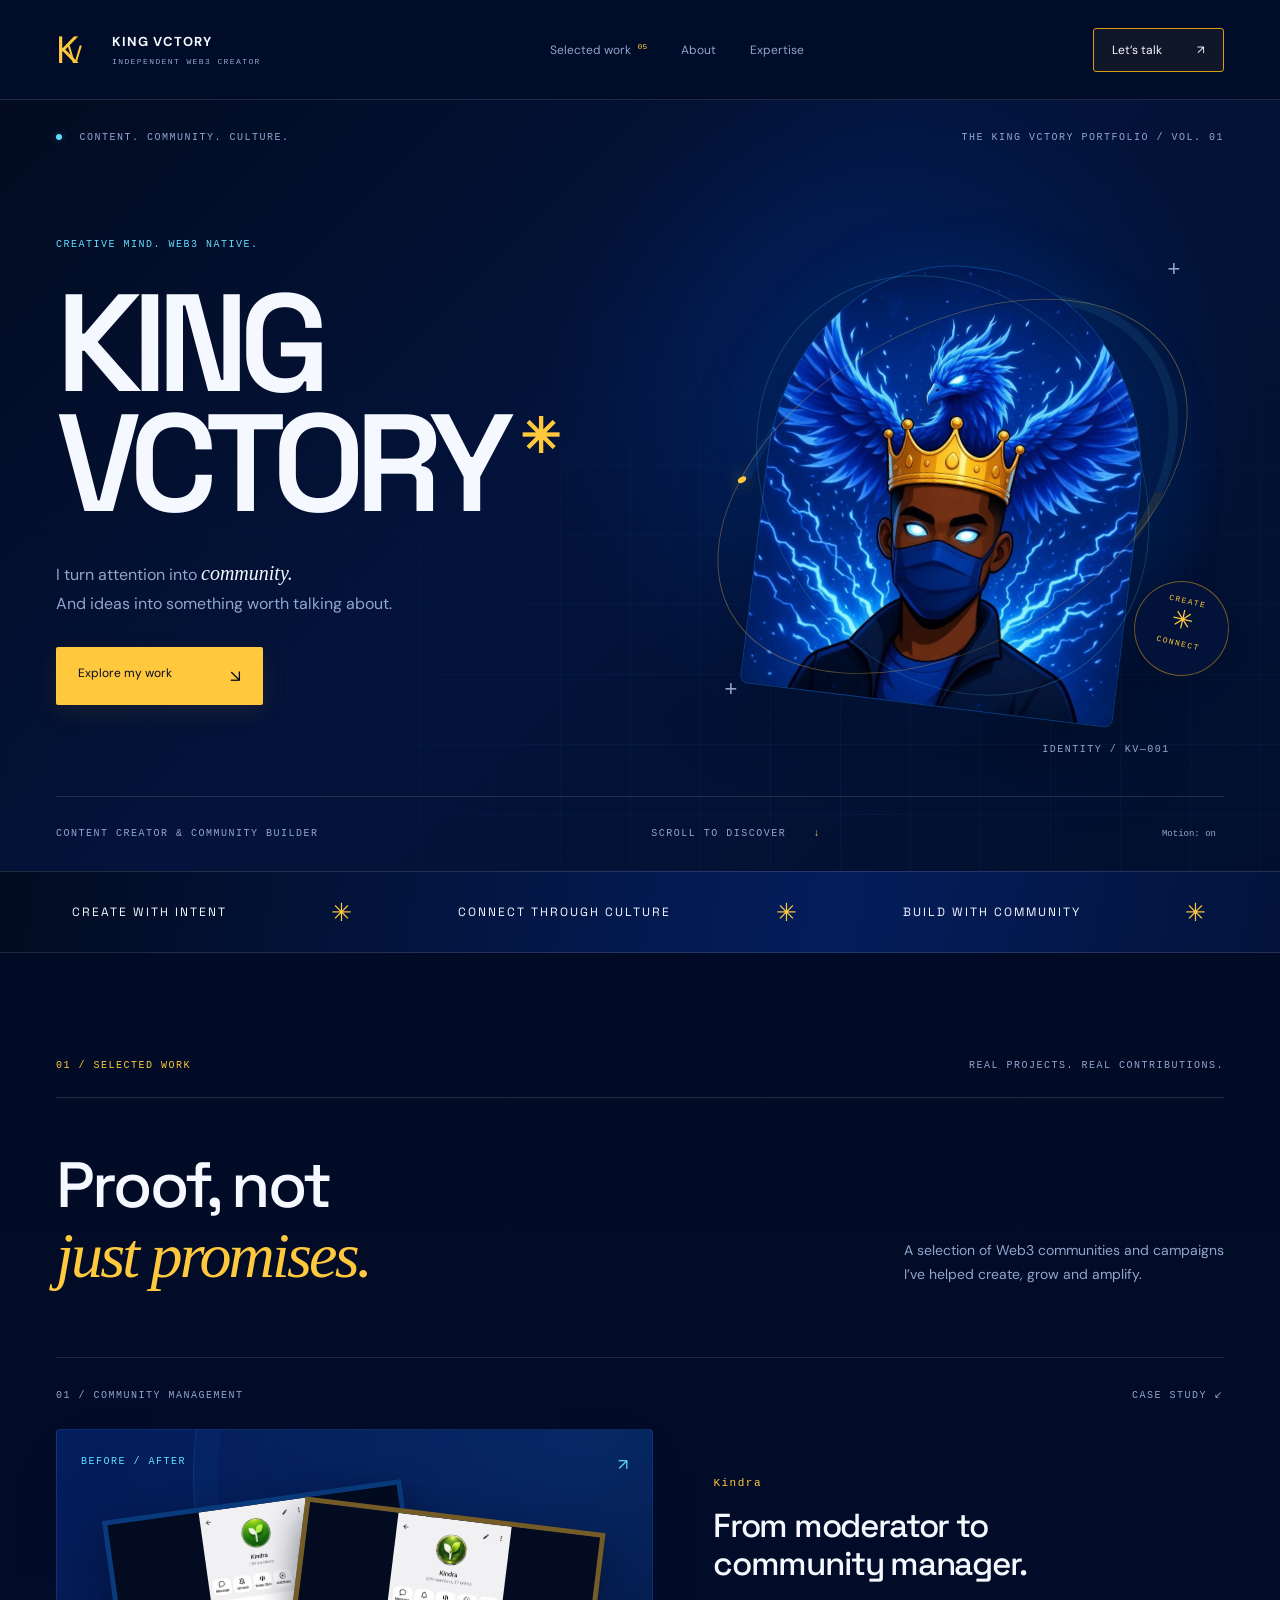
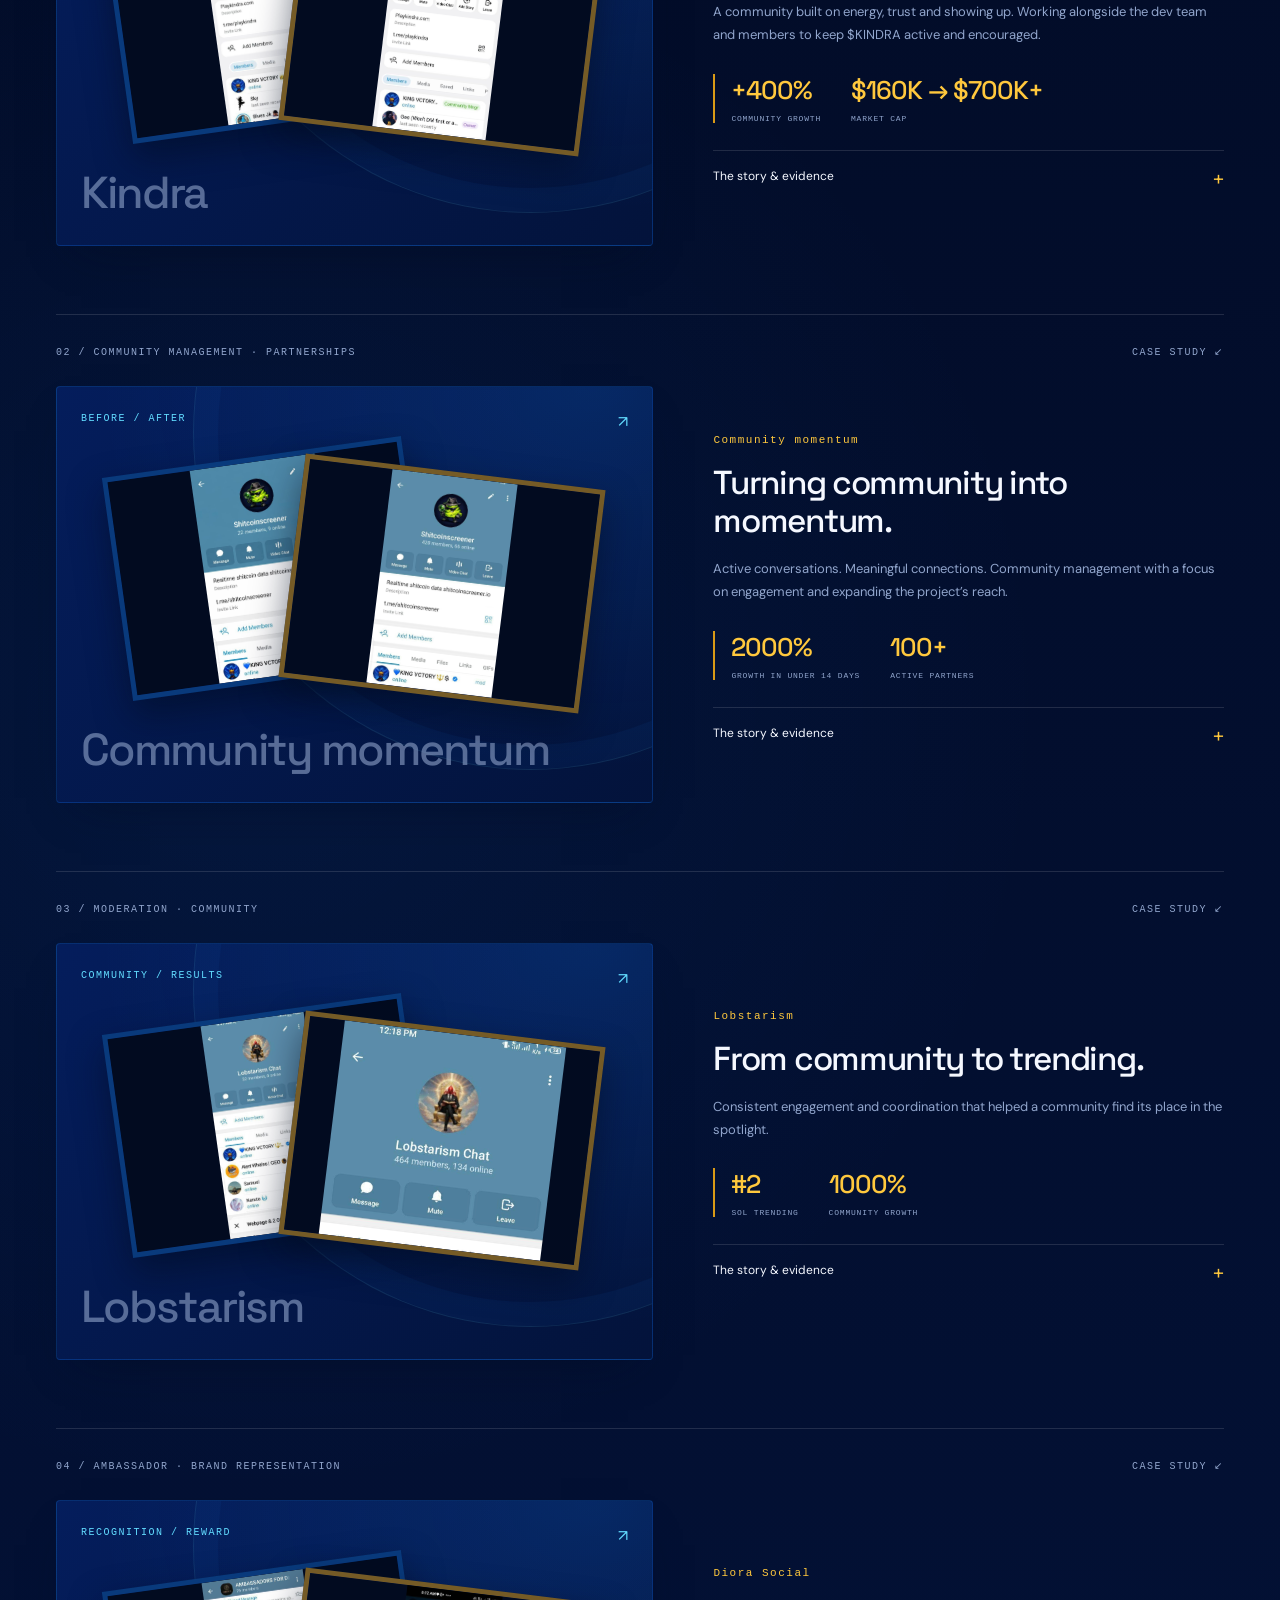
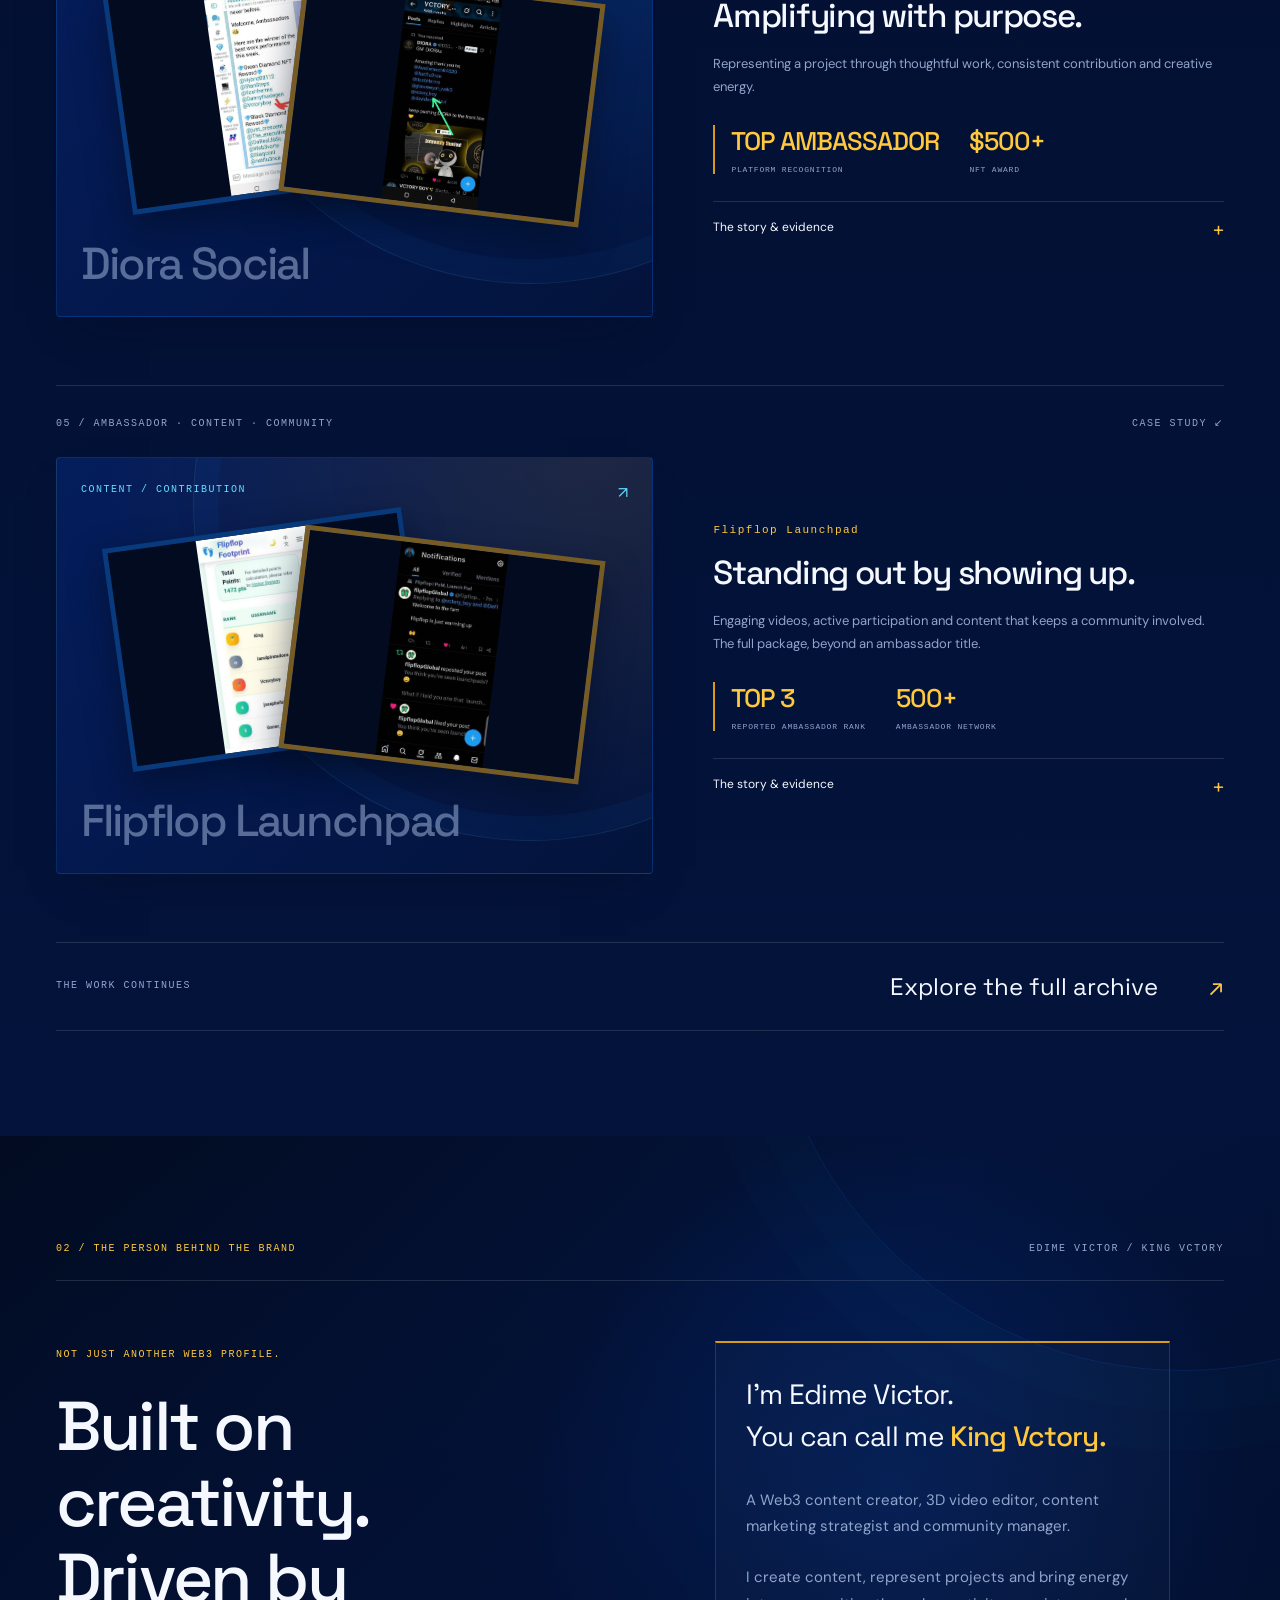
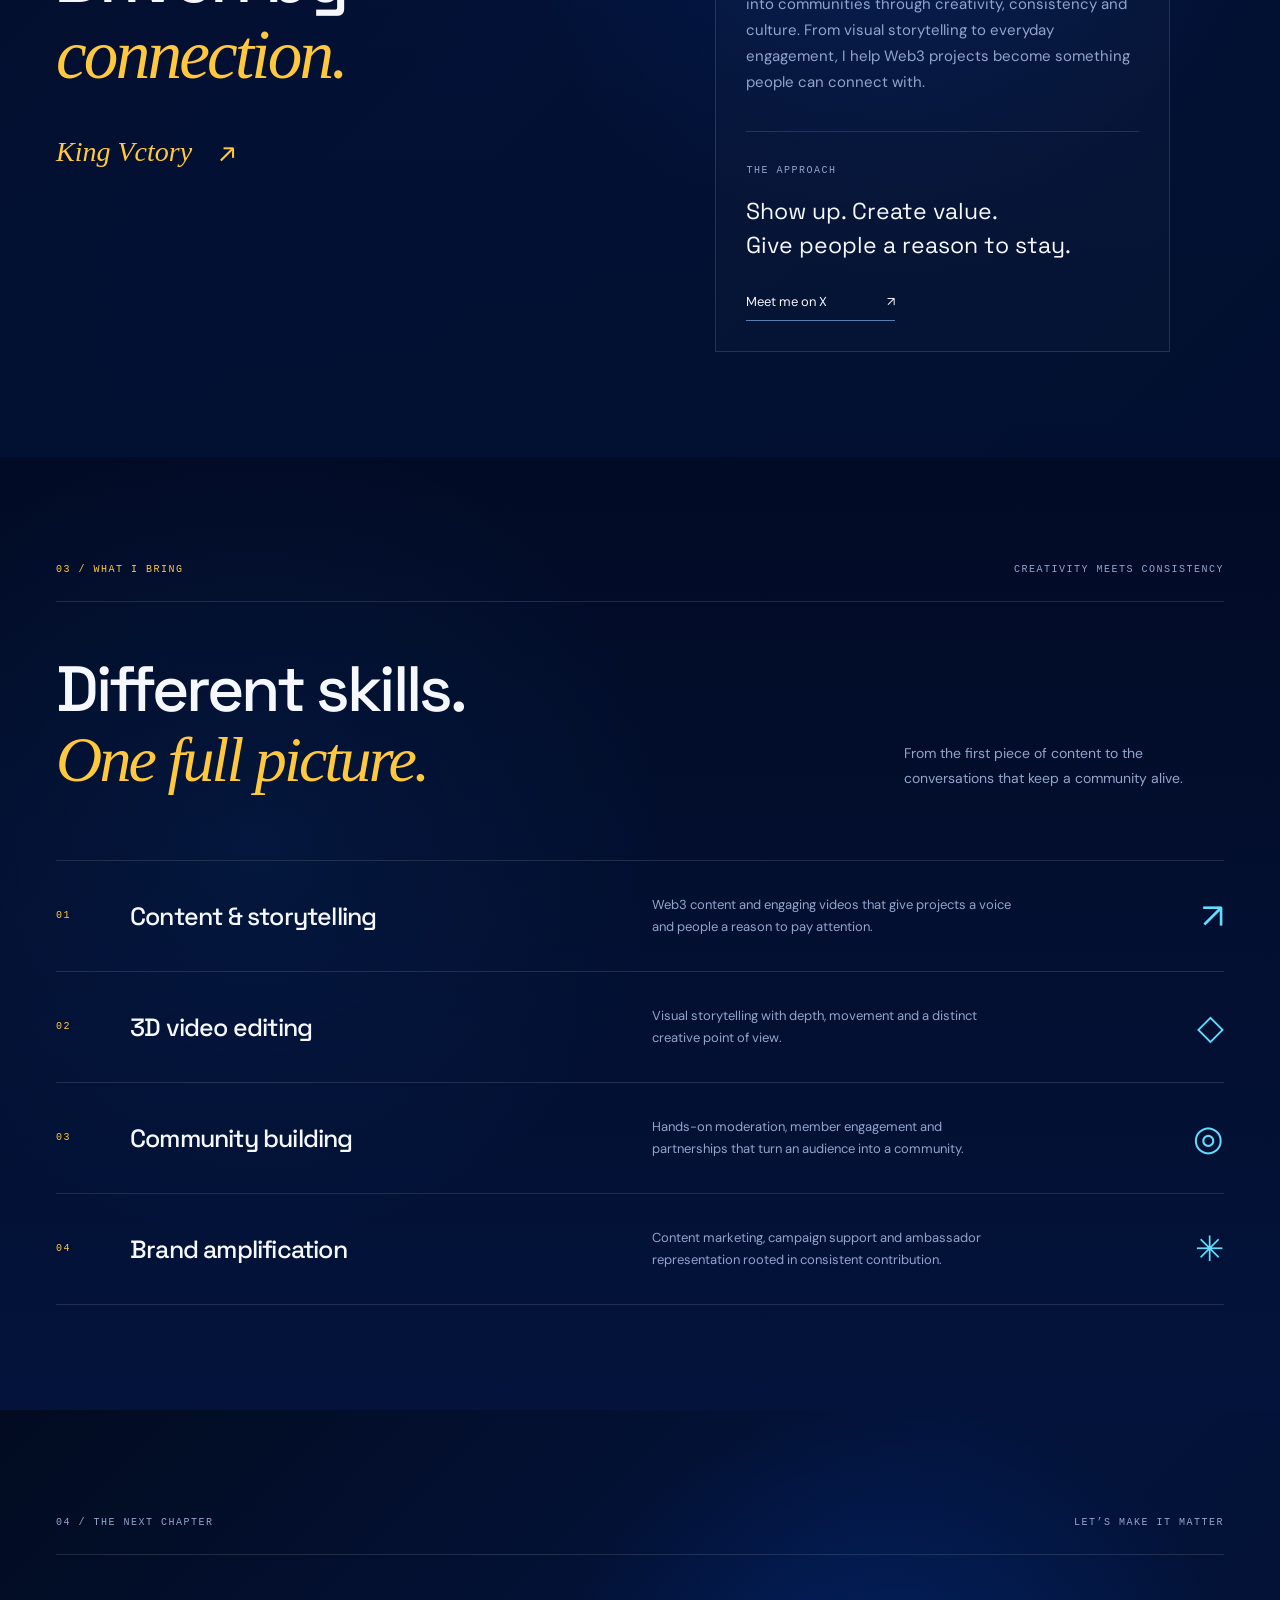
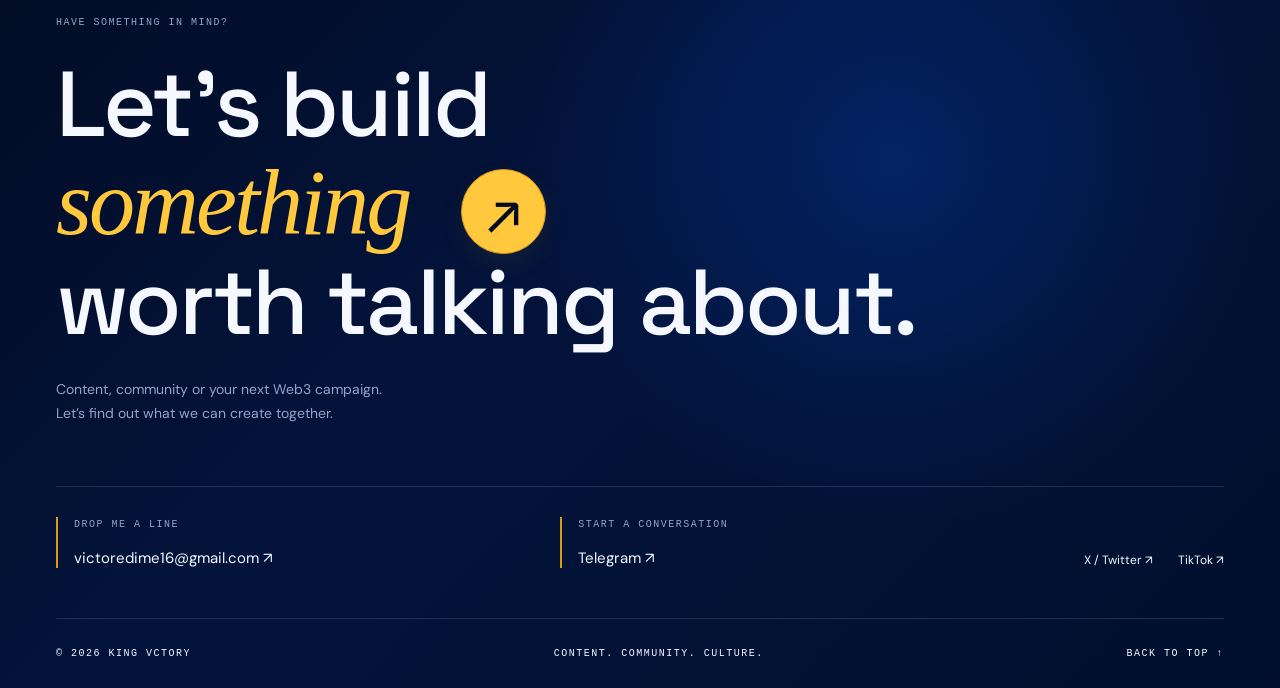
==== commit ebc98078: "feat: upgrade King Vctory portfolio UI and animations" ====
--- a/index.html
+++ b/index.html
@@ -1,717 +1,478 @@
-
-
-<!DOCTYPE html>
+﻿<!DOCTYPE html>
 <html lang="en">
 <head>
-    <meta charset="UTF-8">
-    <meta name="viewport" content="width=device-width, initial-scale=1.0">
-
-    <title>KING VCTORY — Web3 Creator</title>
-
-    <meta
-        name="description"
-        content="KING VCTORY — Web3 content creator, 3D video editor, community manager and content marketing strategist."
-    >
-
-    <link rel="preconnect" href="https://fonts.googleapis.com">
-    <link rel="preconnect" href="https://fonts.gstatic.com" crossorigin>
-
-    <link
-        href="https://fonts.googleapis.com/css2?family=Inter:wght@400;500;600;700;800;900&display=swap"
-        rel="stylesheet"
-    >
-
-    <link rel="stylesheet" href="style.css">
+<meta charset="UTF-8">
+<meta name="viewport" content="width=device-width, initial-scale=1">
+<meta name="theme-color" content="#03133b">
+<title>King Vctory — Content. Community. Culture.</title>
+<meta name="description" content="Edime Victor, known as King Vctory. Web3 content creator, 3D video editor, community manager and content marketing strategist. Explore selected work and collaborations.">
+<meta property="og:title" content="King Vctory — Content. Community. Culture.">
+<meta property="og:description" content="Turning attention into community. Selected Web3 projects by Edime Victor.">
+<meta property="og:type" content="website">
+<link rel="icon" href="favicon.svg" type="image/svg+xml">
+<link rel="preconnect" href="https://fonts.googleapis.com">
+<link rel="preconnect" href="https://fonts.gstatic.com" crossorigin>
+<link href="https://fonts.googleapis.com/css2?family=DM+Sans:wght@400;450;500;600;700&family=Space+Grotesk:wght@400;500;600;700&display=swap" rel="stylesheet">
+<link rel="stylesheet" href="style.css">
+<script src="script.js" defer>
+</script>
 </head>
-
 <body>
-
-    <!-- Background atmosphere -->
-    <div class="background">
-        <div class="noise"></div>
-        <div class="grid"></div>
-        <div class="glow glow-one"></div>
-        <div class="glow glow-two"></div>
-        <div class="lightning lightning-one"></div>
-        <div class="lightning lightning-two"></div>
-    </div>
-
-
-    <!-- Navigation -->
-    <header class="navbar">
-
-        <a href="#" class="logo">
-            <span class="logo-mark">K</span>
-            <span>KING <b>VCTORY</b></span>
-        </a>
-
-        <nav class="nav-links">
-            <a href="#about">About</a>
-            <a href="#work">Work</a>
-            <a href="#services">Services</a>
-        </nav>
-
-        <button class="nav-cta" id="contact-open">
-            Let's Talk
-            <span>↗</span>
-        </button>
-
-    </header>
-
-
-    <!-- HERO -->
-    <main>
-
-        <section class="hero">
-
-            <!-- left content -->
-            <div class="hero-content">
-
-                <div class="eyebrow">
-                    <span class="status-dot"></span>
-                    WEB3 CREATOR & COMMUNITY BUILDER
-                </div>
-
-
-                <h1>
-                    <span class="line line-one">KING</span>
-
-                    <span class="line line-two">
-                        V<span class="victory-o">C</span>TORY
-                    </span>
-                </h1>
-
-
-                <p class="hero-description">
-                    I create content, build communities and amplify
-                    Web3 projects with <strong>vibes, value & virality.</strong>
-                </p>
-
-
-                <div class="hero-actions">
-
-                    <a href="#work" class="primary-button">
-                        Explore my work
-                        <span>↓</span>
-                    </a>
-
-                    <a
-                        href="https://x.com/KINGVCTORY"
-                        target="_blank"
-                        class="secondary-button"
-                    >
-                        Connect on X
-                        <span>↗</span>
-                    </a>
-
-                </div>
-
-
-                <div class="hero-meta">
-
-                    <div>
-                        <span class="meta-number">03+</span>
-                        <span class="meta-label">Core Skills</span>
-                    </div>
-
-                    <div class="meta-divider"></div>
-
-                    <div>
-                        <span class="meta-number">WEB3</span>
-                        <span class="meta-label">Native</span>
-                    </div>
-
-                    <div class="meta-divider"></div>
-
-                    <div>
-                        <span class="meta-number">24/7</span>
-                        <span class="meta-label">Community Energy</span>
-                    </div>
-
-                </div>
-
-            </div>
-
-
-            <!-- character -->
-            <div class="hero-visual">
-
-                <div class="visual-ring ring-one"></div>
-                <div class="visual-ring ring-two"></div>
-
-                <div class="character-glow"></div>
-
-                <img
-                    src="king.jpg"
-                    alt="KING VCTORY character"
-                    class="character"
-                >
-
-                <div class="floating-tag tag-one">
-                    <span>✦</span>
-                    WEB3
-                </div>
-
-                <div class="floating-tag tag-two">
-                    <span>◈</span>
-                    COMMUNITY
-                </div>
-
-                <div class="floating-tag tag-three">
-                    <span>✦</span>
-                    CREATOR
-                </div>
-
-            </div>
-
-        </section>
-
-
-        <!-- scroll indicator -->
-        <div class="scroll-indicator">
-            <span></span>
-            SCROLL TO EXPLORE
-        </div>
-
-        <!-- =========================================
-     ABOUT / IDENTITY
-========================================= -->
-
-<section class="identity" id="about">
-
-    <div class="identity-header reveal">
-
-        <span class="section-number">01 / IDENTITY</span>
-
-        <span class="section-line"></span>
-
-        <span class="section-label">THE PERSON BEHIND THE BRAND</span>
-
-    </div>
-
-
-    <div class="identity-grid">
-
-        <div class="identity-title reveal reveal-delay-1">
-
-            <p class="identity-kicker">
-                NOT JUST ANOTHER WEB3 PROFILE.
-            </p>
-
-            <h2>
-                I TURN
-                <span>ATTENTION</span>
-                INTO
-                <span>COMMUNITY.</span>
-            </h2>
-
-        </div>
-
-
-        <div class="identity-copy reveal reveal-delay-2">
-
-            <p class="large-copy">
-                I'm <strong>Edime Victor</strong>, known as
-                <strong>KING VCTORY</strong> — a Web3 content creator,
-                3D video editor, content marketing strategist and
-                community manager.
-            </p>
-
-            <p>
-                I create content, represent projects and bring energy
-                into communities through creativity, consistency and
-                culture.
-            </p>
-
-            <p>
-                From visual storytelling to community engagement,
-                I help Web3 projects turn attention into something
-                people can actually connect with.
-            </p>
-
-
-            <a
-                href="https://t.me/KINGVICTORY_PROOFOFWORK"
-                target="_blank"
-                class="identity-link"
-            >
-                ENTER THE PROOF OF WORK
-                <span>↗</span>
-            </a>
-
-        </div>
-
-    </div>
-
-    <!-- =========================================
-     PROOF OF WORK
-========================================= -->
-
-<section class="work-section" id="work">
-
-    <div class="work-header reveal">
-
-        <div class="work-section-number">
-            02 / PROOF OF WORK
-        </div>
-
-        <div class="work-header-line"></div>
-
-        <div class="work-header-label">
-            SELECTED PROJECTS & CAMPAIGNS
-        </div>
-
-    </div>
-
-
-    <div class="work-intro reveal reveal-delay-1">
-
-        <div>
-            <p class="work-kicker">
-                WORK THAT SPEAKS
-            </p>
-
-            <h2>
-                BUILT TO
-                <span>GET SEEN.</span>
-            </h2>
-        </div>
-
-        <p class="work-description">
-            A selection of projects, campaigns and Web3 collaborations
-            where creativity meets community.
-        </p>
-
-    </div>
-
-
-    <!-- PROJECT GRID -->
-
-    <div class="projects-grid">
-
-
-        <!-- PROJECT 01 -->
-
-        <article class="project-card reveal">
-
-            <a href="#" target="_blank" class="project-image">
-
-                <img
-                    src="assets/project-1.jpg"
-                    alt="Project 01"
-                >
-
-                <div class="project-image-overlay"></div>
-
-                <div class="project-number">
-                    01
-                </div>
-
-                <div class="project-view">
-                    VIEW ↗
-                </div>
-
-            </a>
-
-
-            <div class="project-info">
-
-                <div>
-                    <span class="project-type">
-                        CONTENT CAMPAIGN
-                    </span>
-
-                    <h3>
-                        PROJECT NAME
-                    </h3>
-                </div>
-
-                <span class="project-arrow">
-                    ↗
-                </span>
-
-            </div>
-
-        </article>
-
-
-
-        <!-- PROJECT 02 -->
-
-        <article class="project-card reveal reveal-delay-1">
-
-            <a href="#" target="_blank" class="project-image">
-
-                <img
-                    src="assets/project-2.jpg"
-                    alt="Project 02"
-                >
-
-                <div class="project-image-overlay"></div>
-
-                <div class="project-number">
-                    02
-                </div>
-
-                <div class="project-view">
-                    VIEW ↗
-                </div>
-
-            </a>
-
-
-            <div class="project-info">
-
-                <div>
-                    <span class="project-type">
-                        WEB3 CAMPAIGN
-                    </span>
-
-                    <h3>
-                        PROJECT NAME
-                    </h3>
-                </div>
-
-                <span class="project-arrow">
-                    ↗
-                </span>
-
-            </div>
-
-        </article>
-
-
-
-        <!-- PROJECT 03 -->
-
-        <article class="project-card reveal reveal-delay-2">
-
-            <a href="#" target="_blank" class="project-image">
-
-                <img
-                    src="assets/project-3.jpg"
-                    alt="Project 03"
-                >
-
-                <div class="project-image-overlay"></div>
-
-                <div class="project-number">
-                    03
-                </div>
-
-                <div class="project-view">
-                    VIEW ↗
-                </div>
-
-            </a>
-
-
-            <div class="project-info">
-
-                <div>
-                    <span class="project-type">
-                        COMMUNITY
-                    </span>
-
-                    <h3>
-                        PROJECT NAME
-                    </h3>
-                </div>
-
-                <span class="project-arrow">
-                    ↗
-                </span>
-
-            </div>
-
-        </article>
-
-
-
-        <!-- PROJECT 04 -->
-
-        <article class="project-card reveal reveal-delay-1">
-
-            <a href="#" target="_blank" class="project-image">
-
-                <img
-                    src="assets/project-4.jpg"
-                    alt="Project 04"
-                >
-
-                <div class="project-image-overlay"></div>
-
-                <div class="project-number">
-                    04
-                </div>
-
-                <div class="project-view">
-                    VIEW ↗
-                </div>
-
-            </a>
-
-
-            <div class="project-info">
-
-                <div>
-                    <span class="project-type">
-                        3D / VIDEO
-                    </span>
-
-                    <h3>
-                        PROJECT NAME
-                    </h3>
-                </div>
-
-                <span class="project-arrow">
-                    ↗
-                </span>
-
-            </div>
-
-        </article>
-
-
-
-        <!-- PROJECT 05 -->
-
-        <article class="project-card reveal reveal-delay-2">
-
-            <a href="#" target="_blank" class="project-image">
-
-                <img
-                    src="assets/project-5.jpg"
-                    alt="Project 05"
-                >
-
-                <div class="project-image-overlay"></div>
-
-                <div class="project-number">
-                    05
-                </div>
-
-                <div class="project-view">
-                    VIEW ↗
-                </div>
-
-            </a>
-
-
-            <div class="project-info">
-
-                <div>
-                    <span class="project-type">
-                        AMBASSADOR
-                    </span>
-
-                    <h3>
-                        PROJECT NAME
-                    </h3>
-                </div>
-
-                <span class="project-arrow">
-                    ↗
-                </span>
-
-            </div>
-
-        </article>
-
-    </div>
-
-
-
-    <!-- BOTTOM STATEMENT -->
-
-    <div class="work-bottom reveal">
-
-        <div class="work-bottom-line"></div>
-
-        <p>
-            CONTENT.
-            <span>COMMUNITY.</span>
-            CULTURE.
-        </p>
-
-        <div class="work-bottom-line"></div>
-
-    </div>
-
+<a class="skip-link" href="#main">Skip to content</a>
+<header class="navbar">
+<a href="#home" class="brand" aria-label="King Vctory home">
+<span class="brand-mark">K<span>V</span>
+</span>
+<span>KING VCTORY<span class="brand-sub">INDEPENDENT WEB3 CREATOR</span>
+</span>
+</a>
+<nav aria-label="Main navigation">
+<a href="#work">Selected work <sup>05</sup>
+</a>
+<a href="#about">About</a>
+<a href="#services">Expertise</a>
+</nav>
+<a class="nav-contact" href="#contact">Let’s talk <span>↗</span>
+</a>
+</header>
+<main id="main">
+<section class="hero wrap" id="home" aria-labelledby="hero-title">
+<div class="hero-top mono">
+<span>
+<i class="status-dot">
+</i> CONTENT. COMMUNITY. CULTURE.</span>
+<span class="hero-edition">THE KING VCTORY PORTFOLIO / VOL. 01</span>
+</div>
+<div class="hero-stage">
+<div class="hero-copy">
+<p class="eyebrow">CREATIVE MIND. WEB3 NATIVE.</p>
+<h1 id="hero-title">
+<span class="title-line">KING</span>
+<span class="title-line title-second">VCTORY<span class="title-star" aria-hidden="true">✳</span>
+</span>
+</h1>
+<p class="hero-description">I turn attention into <em>community.</em>
+<br>And ideas into something worth talking about.</p>
+<a href="#work" class="button magnetic">Explore my work <span>↘</span>
+</a>
+</div>
+<div class="hero-art" aria-label="King Vctory character artwork">
+<div class="art-grid" aria-hidden="true">
+</div>
+<div class="orbit orbit-one" aria-hidden="true">
+</div>
+<div class="orbit orbit-two" aria-hidden="true">
+</div>
+<div class="portrait">
+<img src="king.jpg" alt="King Vctory’s crowned, blue-masked character with a phoenix" width="1024" height="1024" fetchpriority="high">
+</div>
+<span class="art-cross cross-one" aria-hidden="true">+</span>
+<span class="art-cross cross-two" aria-hidden="true">+</span>
+<span class="art-caption mono">IDENTITY / KV—001</span>
+<span class="art-seal mono">CREATE<br>
+<span>✳</span>
+<br>CONNECT</span>
+</div>
+</div>
+<div class="hero-bottom mono">
+<span>CONTENT CREATOR & COMMUNITY BUILDER</span>
+<a href="#about">SCROLL TO DISCOVER <span>↓</span>
+</a>
+<button id="motion-toggle" type="button" aria-pressed="false" hidden>Motion: on</button>
+</div>
 </section>
-
-
-    <!-- animated visual -->
-    <div class="identity-visual reveal reveal-delay-3">
-
-        <div class="identity-glow"></div>
-
-        <div class="orbit orbit-one"></div>
-        <div class="orbit orbit-two"></div>
-
-        <div class="identity-v">
-            V
-        </div>
-
-        <div class="orbit-label label-top">
-            CREATE
-        </div>
-
-        <div class="orbit-label label-right">
-            AMPLIFY
-        </div>
-
-        <div class="orbit-label label-bottom">
-            CONNECT
-        </div>
-
-        <div class="orbit-label label-left">
-            BUILD
-        </div>
-
-    </div>
-
+<div class="discipline-strip" aria-hidden="true">
+<span>CREATE WITH INTENT</span>
+<i>✳</i>
+<span>CONNECT THROUGH CULTURE</span>
+<i>✳</i>
+<span>BUILD WITH COMMUNITY</span>
+<i>✳</i>
+</div>
+<section id="work" class="work wrap section-space">
+<div class="section-label mono">
+<span>01 / SELECTED WORK</span>
+<span>REAL PROJECTS. REAL CONTRIBUTIONS.</span>
+</div>
+<div class="section-heading reveal">
+<h2>Proof, not<br>
+<em>just promises.</em>
+</h2>
+<p>A selection of Web3 communities and campaigns I’ve helped create, grow and amplify.</p>
+</div>
+<div class="projects">
+<article class="project reveal" id="project-1">
+<div class="project-top">
+<span class="mono">01 / COMMUNITY MANAGEMENT</span>
+<span class="mono">CASE STUDY ↙</span>
+</div>
+<div class="project-layout">
+<div class="project-visual crown">
+<div class="visual-heading">
+<span class="mono">BEFORE / AFTER</span>
+<span aria-hidden="true">↗</span>
+</div>
+<div class="evidence-stack">
+<a class="evidence evidence-0" href="kindra-before.jpg" data-viewer aria-label="Enlarge: Kindra community before growth">
+<img src="kindra-before.jpg" alt="Kindra community before growth" loading="lazy" width="600" height="500">
+<span>VIEW EVIDENCE ↗</span>
+</a>
+<a class="evidence evidence-1" href="kindra-after.jpg" data-viewer aria-label="Enlarge: Kindra community after growth">
+<img src="kindra-after.jpg" alt="Kindra community after growth" loading="lazy" width="600" height="500">
+<span>VIEW EVIDENCE ↗</span>
+</a>
+</div>
+<span class="visual-name" aria-hidden="true">Kindra</span>
+</div>
+<div class="project-copy">
+<span class="eyebrow">Kindra</span>
+<h3>From moderator to community manager.</h3>
+<p>A community built on energy, trust and showing up. Working alongside the dev team and members to keep $KINDRA active and encouraged.</p>
+<dl class="metrics">
+<div>
+<dt>COMMUNITY GROWTH</dt>
+<dd>+400%</dd>
+</div>
+<div>
+<dt>MARKET CAP</dt>
+<dd>$160K → $700K+</dd>
+</div>
+</dl>
+<details>
+<summary>The story & evidence <span>+</span>
+</summary>
+<div class="case-body">
+<p>Entered as a moderator and became Community Manager, helping drive a 400% increase in community growth in less than a month. Working alongside the dev team and community, we pushed $KINDRA from a $160K market cap to $700K+.</p>
+<div class="evidence-links">
+<a href="kindra-before.jpg" data-viewer>Kindra community before growth ↗</a>
+<a href="kindra-after.jpg" data-viewer>Kindra community after growth ↗</a>
+</div>
+</div>
+</details>
+</div>
+</div>
+</article>
+<article class="project reveal" id="project-2">
+<div class="project-top">
+<span class="mono">02 / COMMUNITY MANAGEMENT · PARTNERSHIPS</span>
+<span class="mono">CASE STUDY ↙</span>
+</div>
+<div class="project-layout">
+<div class="project-visual royal">
+<div class="visual-heading">
+<span class="mono">BEFORE / AFTER</span>
+<span aria-hidden="true">↗</span>
+</div>
+<div class="evidence-stack">
+<a class="evidence evidence-0" href="project-2-before.jpg" data-viewer aria-label="Enlarge: Community before growth">
+<img src="project-2-before.jpg" alt="Community before growth" loading="lazy" width="600" height="500">
+<span>VIEW EVIDENCE ↗</span>
+</a>
+<a class="evidence evidence-1" href="project-2-after.jpg" data-viewer aria-label="Enlarge: Community after growth">
+<img src="project-2-after.jpg" alt="Community after growth" loading="lazy" width="600" height="500">
+<span>VIEW EVIDENCE ↗</span>
+</a>
+</div>
+<span class="visual-name" aria-hidden="true">Community momentum</span>
+</div>
+<div class="project-copy">
+<span class="eyebrow">Community momentum</span>
+<h3>Turning community into momentum.</h3>
+<p>Active conversations. Meaningful connections. Community management with a focus on engagement and expanding the project’s reach.</p>
+<dl class="metrics">
+<div>
+<dt>GROWTH IN UNDER 14 DAYS</dt>
+<dd>2000%</dd>
+</div>
+<div>
+<dt>ACTIVE PARTNERS</dt>
+<dd>100+</dd>
+</div>
+</dl>
+<details>
+<summary>The story & evidence <span>+</span>
+</summary>
+<div class="case-body">
+<p>While managing the community, growth went up by 2000% in under 14 days. Beyond moderation, I brought in 100+ active partners, helping extend the project’s reach and create a more active, connected ecosystem.</p>
+<div class="evidence-links">
+<a href="project-2-before.jpg" data-viewer>Community before growth ↗</a>
+<a href="project-2-after.jpg" data-viewer>Community after growth ↗</a>
+</div>
+</div>
+</details>
+</div>
+</div>
+</article>
+<article class="project reveal" id="project-3">
+<div class="project-top">
+<span class="mono">03 / MODERATION · COMMUNITY</span>
+<span class="mono">CASE STUDY ↙</span>
+</div>
+<div class="project-layout">
+<div class="project-visual electric">
+<div class="visual-heading">
+<span class="mono">COMMUNITY / RESULTS</span>
+<span aria-hidden="true">↗</span>
+</div>
+<div class="evidence-stack">
+<a class="evidence evidence-0" href="project-3-before.jpg" data-viewer aria-label="Enlarge: Lobstarism before growth">
+<img src="project-3-before.jpg" alt="Lobstarism before growth" loading="lazy" width="600" height="500">
+<span>VIEW EVIDENCE ↗</span>
+</a>
+<a class="evidence evidence-1" href="project-3-after.jpg" data-viewer aria-label="Enlarge: Lobstarism growth results">
+<img src="project-3-after.jpg" alt="Lobstarism growth results" loading="lazy" width="600" height="500">
+<span>VIEW EVIDENCE ↗</span>
+</a>
+</div>
+<span class="visual-name" aria-hidden="true">Lobstarism</span>
+</div>
+<div class="project-copy">
+<span class="eyebrow">Lobstarism</span>
+<h3>From community to trending.</h3>
+<p>Consistent engagement and coordination that helped a community find its place in the spotlight.</p>
+<dl class="metrics">
+<div>
+<dt>SOL TRENDING</dt>
+<dd>#2</dd>
+</div>
+<div>
+<dt>COMMUNITY GROWTH</dt>
+<dd>1000%</dd>
+</div>
+</dl>
+<details>
+<summary>The story & evidence <span>+</span>
+</summary>
+<div class="case-body">
+<p>Hired as a Moderator for Lobstarism, I helped push the project to #2 on Sol Trending through consistent community activity, engagement and coordination. The community grew by 1000% from when I was hired, with real and active members.</p>
+<div class="evidence-links">
+<a href="project-3-before.jpg" data-viewer>Lobstarism before growth ↗</a>
+<a href="project-3-after.jpg" data-viewer>Lobstarism growth results ↗</a>
+<a href="project-3-extra.jpg" data-viewer>Additional Lobstarism results ↗</a>
+</div>
+</div>
+</details>
+</div>
+</div>
+</article>
+<article class="project reveal" id="project-4">
+<div class="project-top">
+<span class="mono">04 / AMBASSADOR · BRAND REPRESENTATION</span>
+<span class="mono">CASE STUDY ↙</span>
+</div>
+<div class="project-layout">
+<div class="project-visual deep">
+<div class="visual-heading">
+<span class="mono">RECOGNITION / REWARD</span>
+<span aria-hidden="true">↗</span>
+</div>
+<div class="evidence-stack">
+<a class="evidence evidence-0" href="project-4-before.jpg" data-viewer aria-label="Enlarge: Diora Social ambassador recognition">
+<img src="project-4-before.jpg" alt="Diora Social ambassador recognition" loading="lazy" width="600" height="500">
+<span>VIEW EVIDENCE ↗</span>
+</a>
+<a class="evidence evidence-1" href="project-4-after.jpg" data-viewer aria-label="Enlarge: Diora Social contribution recognition">
+<img src="project-4-after.jpg" alt="Diora Social contribution recognition" loading="lazy" width="600" height="500">
+<span>VIEW EVIDENCE ↗</span>
+</a>
+</div>
+<span class="visual-name" aria-hidden="true">Diora Social</span>
+</div>
+<div class="project-copy">
+<span class="eyebrow">Diora Social</span>
+<h3>Amplifying with purpose.</h3>
+<p>Representing a project through thoughtful work, consistent contribution and creative energy.</p>
+<dl class="metrics">
+<div>
+<dt>PLATFORM RECOGNITION</dt>
+<dd>TOP AMBASSADOR</dd>
+</div>
+<div>
+<dt>NFT AWARD</dt>
+<dd>$500+</dd>
+</div>
+</dl>
+<details>
+<summary>The story & evidence <span>+</span>
+</summary>
+<div class="case-body">
+<p>As an Ambassador for Diora_Social, my consistency and contribution earned recognition as one of the platform’s best-performing Ambassadors. I received an NFT worth $500+ in recognition of the work.</p>
+<div class="evidence-links">
+<a href="project-4-before.jpg" data-viewer>Diora Social ambassador recognition ↗</a>
+<a href="project-4-after.jpg" data-viewer>Diora Social contribution recognition ↗</a>
+<a href="project-4-extra.jpg" data-viewer>Diora Social NFT reward ↗</a>
+</div>
+</div>
+</details>
+</div>
+</div>
+</article>
+<article class="project reveal" id="project-5">
+<div class="project-top">
+<span class="mono">05 / AMBASSADOR · CONTENT · COMMUNITY</span>
+<span class="mono">CASE STUDY ↙</span>
+</div>
+<div class="project-layout">
+<div class="project-visual gold">
+<div class="visual-heading">
+<span class="mono">CONTENT / CONTRIBUTION</span>
+<span aria-hidden="true">↗</span>
+</div>
+<div class="evidence-stack">
+<a class="evidence evidence-0" href="project-5-image-1.jpg" data-viewer aria-label="Enlarge: Flipflop Launchpad ambassador work">
+<img src="project-5-image-1.jpg" alt="Flipflop Launchpad ambassador work" loading="lazy" width="600" height="500">
+<span>VIEW EVIDENCE ↗</span>
+</a>
+<a class="evidence evidence-1" href="project-5-image-2.jpg" data-viewer aria-label="Enlarge: Flipflop Launchpad ambassador achievement">
+<img src="project-5-image-2.jpg" alt="Flipflop Launchpad ambassador achievement" loading="lazy" width="600" height="500">
+<span>VIEW EVIDENCE ↗</span>
+</a>
+</div>
+<span class="visual-name" aria-hidden="true">Flipflop Launchpad</span>
+</div>
+<div class="project-copy">
+<span class="eyebrow">Flipflop Launchpad</span>
+<h3>Standing out by showing up.</h3>
+<p>Engaging videos, active participation and content that keeps a community involved. The full package, beyond an ambassador title.</p>
+<dl class="metrics">
+<div>
+<dt>REPORTED AMBASSADOR RANK</dt>
+<dd>TOP 3</dd>
+</div>
+<div>
+<dt>AMBASSADOR NETWORK</dt>
+<dd>500+</dd>
+</div>
+</dl>
+<details>
+<summary>The story & evidence <span>+</span>
+</summary>
+<div class="case-body">
+<p>As an Ambassador for Flipflop Launchpad, I ranked in the top 3 among 500+ Ambassadors in the original portfolio. This came from highly active, engaging videos and content, keeping the community involved and representing the project wherever I could add value.</p>
+<div class="evidence-links">
+<a href="project-5-image-1.jpg" data-viewer>Flipflop Launchpad ambassador work ↗</a>
+<a href="project-5-image-2.jpg" data-viewer>Flipflop Launchpad ambassador achievement ↗</a>
+</div>
+</div>
+</details>
+</div>
+</div>
+</article>
+</div>
+<a class="archive-link" href="https://t.me/KINGVICTORY_PROOFOFWORK" target="_blank" rel="noopener noreferrer">
+<span class="mono">THE WORK CONTINUES</span>
+<span>Explore the full archive <span>↗</span>
+</span>
+</a>
 </section>
-
-    </main>
-
-    <!-- =========================================
-     CONTACT PANEL
-========================================= -->
-
-<div class="contact-overlay" id="contact-overlay">
-
-    <div class="contact-panel">
-
-        <button class="contact-close" id="contact-close">
-            ×
-        </button>
-
-        <div class="contact-eyebrow">
-            LET'S CONNECT
-        </div>
-
-        <h2>
-            HAVE A
-            <span>PROJECT?</span>
-        </h2>
-
-        <p class="contact-intro">
-            Looking for Web3 content, community energy,
-            campaign support or creative direction?
-            Let's build something worth talking about.
-        </p>
-
-
-        <div class="contact-links">
-
-            <a
-                href="https://x.com/KINGVCTORY"
-                target="_blank"
-                class="contact-link"
-            >
-                <div>
-                    <span class="contact-label">X / TWITTER</span>
-                    <strong>@KINGVCTORY</strong>
-                </div>
-
-                <span class="contact-arrow">↗</span>
-            </a>
-
-
-            <a
-                href="https://t.me/KINGVCTORY"
-                target="_blank"
-                class="contact-link"
-            >
-                <div>
-                    <span class="contact-label">TELEGRAM</span>
-                    <strong>@KINGVCTORY</strong>
-                </div>
-
-                <span class="contact-arrow">↗</span>
-            </a>
-
-
-            <a
-                href="mailto:victoredime16@gmail.com"
-                class="contact-link"
-            >
-                <div>
-                    <span class="contact-label">EMAIL</span>
-                    <strong>victoredime16@gmail.com</strong>
-                </div>
-
-                <span class="contact-arrow">↗</span>
-            </a>
-
-
-            <a
-                href="https://www.tiktok.com/@kingvctory"
-                target="_blank"
-                class="contact-link"
-            >
-                <div>
-                    <span class="contact-label">TIKTOK</span>
-                    <strong>@kingvctory</strong>
-                </div>
-
-                <span class="contact-arrow">↗</span>
-            </a>
-
-        </div>
-
-
-        <a
-            href="https://t.me/KINGVICTORY_PROOFOFWORK"
-            target="_blank"
-            class="contact-proof"
-        >
-            VIEW PROOF OF WORK
-            <span>↗</span>
-        </a>
-
-    </div>
-
-</div>
-
-<!-- CINEMATIC INTRO -->
-<div class="intro-screen" id="intro-screen">
-
-    <div class="intro-noise"></div>
-    <div class="intro-grid"></div>
-
-    <div class="intro-center">
-
-        <div class="intro-small">
-            <span></span>
-            WEB3 CREATOR
-            <span></span>
-        </div>
-
-        <div class="intro-title" aria-label="KING VCTORY">
-            <span class="glitch-text" data-text="KING VCTORY">
-                KING VCTORY
-            </span>
-        </div>
-
-        <div class="intro-line">
-            <span></span>
-        </div>
-
-        <div class="intro-subtitle">
-            CONTENT · COMMUNITY · CULTURE
-        </div>
-
-    </div>
-
-    <div class="intro-corner intro-corner-tl">VCTORY // 001</div>
-    <div class="intro-corner intro-corner-br">EST. WEB3</div>
-
-</div>
-
-
-    <script src="script.js"></script>
-
+<section id="about" class="about section-space">
+<div class="wrap">
+<div class="section-label mono">
+<span>02 / THE PERSON BEHIND THE BRAND</span>
+<span>EDIME VICTOR / KING VCTORY</span>
+</div>
+<div class="about-grid">
+<div class="about-heading reveal">
+<span class="eyebrow">NOT JUST ANOTHER WEB3 PROFILE.</span>
+<h2>Built on<br>creativity.<br>Driven by<br>
+<em>connection.</em>
+</h2>
+<div class="signature">King Vctory <span>↗</span>
+</div>
+</div>
+<div class="about-copy reveal">
+<p class="large-copy">I’m Edime Victor.<br>You can call me <strong>King Vctory.</strong>
+</p>
+<p>A Web3 content creator, 3D video editor, content marketing strategist and community manager.</p>
+<p>I create content, represent projects and bring energy into communities through creativity, consistency and culture. From visual storytelling to everyday engagement, I help Web3 projects become something people can connect with.</p>
+<div class="principle">
+<span class="mono">THE APPROACH</span>
+<p>Show up. Create value.<br>Give people a reason to stay.</p>
+</div>
+<a class="text-link" href="https://x.com/KINGVCTORY" target="_blank" rel="noopener noreferrer">Meet me on X <span>↗</span>
+</a>
+</div>
+</div>
+</div>
+</section>
+<section id="services" class="expertise wrap section-space">
+<div class="section-label mono">
+<span>03 / WHAT I BRING</span>
+<span>CREATIVITY MEETS CONSISTENCY</span>
+</div>
+<div class="section-heading reveal">
+<h2>Different skills.<br>
+<em>One full picture.</em>
+</h2>
+<p>From the first piece of content to the conversations that keep a community alive.</p>
+</div>
+<div class="expertise-list">
+<article class="expertise-row reveal">
+<span class="mono">01</span>
+<h3>Content & storytelling</h3>
+<p>Web3 content and engaging videos that give projects a voice and people a reason to pay attention.</p>
+<span class="service-symbol" aria-hidden="true">↗</span>
+</article>
+<article class="expertise-row reveal">
+<span class="mono">02</span>
+<h3>3D video editing</h3>
+<p>Visual storytelling with depth, movement and a distinct creative point of view.</p>
+<span class="service-symbol" aria-hidden="true">◇</span>
+</article>
+<article class="expertise-row reveal">
+<span class="mono">03</span>
+<h3>Community building</h3>
+<p>Hands-on moderation, member engagement and partnerships that turn an audience into a community.</p>
+<span class="service-symbol" aria-hidden="true">◎</span>
+</article>
+<article class="expertise-row reveal">
+<span class="mono">04</span>
+<h3>Brand amplification</h3>
+<p>Content marketing, campaign support and ambassador representation rooted in consistent contribution.</p>
+<span class="service-symbol" aria-hidden="true">✳</span>
+</article>
+</div>
+</section>
+<section id="contact" class="contact section-space">
+<div class="wrap">
+<div class="section-label mono">
+<span>04 / THE NEXT CHAPTER</span>
+<span>LET’S MAKE IT MATTER</span>
+</div>
+<div class="contact-heading reveal">
+<p class="eyebrow">HAVE SOMETHING IN MIND?</p>
+<h2>Let’s build<br>
+<em>something</em> <a class="contact-arrow magnetic" href="mailto:victoredime16@gmail.com" aria-label="Email King Vctory">↗</a>
+<br>worth talking about.</h2>
+<p>Content, community or your next Web3 campaign.<br>Let’s find out what we can create together.</p>
+</div>
+<div class="contact-links">
+<a href="mailto:victoredime16@gmail.com">
+<span class="mono">DROP ME A LINE</span>
+<span>victoredime16@gmail.com ↗</span>
+</a>
+<a href="https://t.me/KINGVCTORY" target="_blank" rel="noopener noreferrer">
+<span class="mono">START A CONVERSATION</span>
+<span>Telegram ↗</span>
+</a>
+<div class="social-links">
+<a href="https://x.com/KINGVCTORY" target="_blank" rel="noopener noreferrer">X / Twitter ↗</a>
+<a href="https://www.tiktok.com/@kingvctory" target="_blank" rel="noopener noreferrer">TikTok ↗</a>
+</div>
+</div>
+<footer class="mono">
+<a href="#home">© <span id="year">2026</span> KING VCTORY</a>
+<span>CONTENT. COMMUNITY. CULTURE.</span>
+<a href="#home">BACK TO TOP ↑</a>
+</footer>
+</div>
+</section>
+</main>
+<dialog id="image-viewer" aria-labelledby="viewer-caption">
+<button class="viewer-close" type="button" aria-label="Close image viewer">Close ×</button>
+<img alt="">
+<p id="viewer-caption">
+</p>
+</dialog>
 </body>
-</html>+</html>
--- a/style.css
+++ b/style.css
@@ -1,3183 +1,1428 @@
+/* King Vctory — original deployed navy, electric blue and gold identity. */
+:root {
+  --bg:#03133b;
+  --surface:#041d5c;
+  --text:#f5f8ff;
+  --muted:#91a5cc;
+  --accent:#ffc83d;
+  --line:rgba(255,255,255,.12);
+  --display:'Space Grotesk',Arial,sans-serif;
+  --body:'DM Sans',Arial,sans-serif
+}
+* {
+  box-sizing:border-box
+}
+html {
+  scroll-behavior:smooth;
+  scroll-padding-top:100px
+}
+body {
+  margin:0;
+  background:var(--bg);
+  color:var(--text);
+  font-family:var(--body);
+  -webkit-font-smoothing:antialiased
+}
+body.modal-open {
+  overflow:hidden
+}
+a {
+  color:inherit;
+  text-decoration:none
+}
+button {
+  font:inherit;
+  color:inherit
+}
+button,a,summary {
+  -webkit-tap-highlight-color:transparent
+}
+button,summary {
+  cursor:pointer
+}
+button {
+  background:none;
+  border:0
+}
+a:focus-visible,button:focus-visible,summary:focus-visible {
+  outline:2px solid var(--accent);
+  outline-offset:6px
+}
+::selection {
+  background:var(--accent);
+  color:var(--bg)
+}
+img {
+  display:block;
+  max-width:100%
+}
+p {
+  line-height:1.75
+}
+h1,h2,h3,p {
+  margin:0
+}
+h1,h2,h3 {
+  font-family:var(--display);
+  font-weight:500
+}
+em {
+  font-family:Georgia,serif;
+  font-weight:400;
+  color:var(--accent)
+}
+.wrap {
+  width:calc(100% - 112px);
+  max-width:1440px;
+  margin-inline:auto
+}
+.mono,.eyebrow {
+  font-family:monospace;
+  font-size:10px;
+  letter-spacing:1.5px;
+  line-height:1.6
+}
+.eyebrow {
+  color:var(--accent)
+}
+.skip-link {
+  position:fixed;
+  top:-80px;
+  left:20px;
+  background:var(--accent);
+  color:var(--ink);
+  padding:15px;
+  z-index:100
+}
+.skip-link:focus {
+  top:10px
+}
+.navbar {
+  height:100px;
+  padding:0 56px;
+  display:flex;
+  align-items:center;
+  justify-content:space-between;
+  border-bottom:1px solid var(--line);
+  gap:25px;
+  background:var(--bg);
+  position:relative;
+  z-index:5
+}
+.brand {
+  display:flex;
+  gap:13px;
+  align-items:center;
+  font-size:13px;
+  font-weight:700;
+  letter-spacing:1px
+}
+.brand-sub {
+  display:block;
+  color:var(--muted);
+  font:8px monospace;
+  letter-spacing:1.4px;
+  margin-top:7px
+}
+.brand-mark {
+  font:38px var(--display);
+  letter-spacing:-12px;
+  width:43px;
+  color:var(--accent)
+}
+.brand-mark span {
+  font-size:25px
+}
+.navbar nav {
+  display:flex;
+  gap:34px;
+  font-size:12px;
+  color:#e1efff
+}
+.navbar nav a:hover,.text-link:hover {
+  color:var(--accent)
+}
+sup {
+  font:8px monospace;
+  color:var(--accent);
+  margin-left:4px
+}
+.nav-contact {
+  border:1px solid #91caff99;
+  padding:13px 18px;
+  border-radius:3px;
+  font-size:12px;
+  display:flex;
+  gap:35px
+}
+.nav-contact:hover {
+  background:var(--accent);
+  color:var(--bg)
+}
+.hero-top {
+  display:flex;
+  justify-content:space-between;
+  color:var(--muted);
+  padding:30px 0
+}
+.status-dot {
+  display:inline-block;
+  width:6px;
+  height:6px;
+  background:var(--accent);
+  border-radius:50%;
+  margin-right:10px
+}
+.hero-stage {
+  position:relative;
+  min-height:620px;
+  display:grid;
+  grid-template-columns:1.15fr 1fr;
+  align-items:center
+}
+.hero-copy {
+  position:relative;
+  z-index:2;
+  padding:35px 0 65px;
+  pointer-events:none
+}
+.hero-copy a {
+  pointer-events:auto
+}
+.hero h1 {
+  font-size:clamp(82px,10.8vw,166px);
+  line-height:.87;
+  letter-spacing:-.075em;
+  margin:30px 0 32px;
+  font-weight:600
+}
+.title-line {
+  display:block
+}
+.title-second {
+  white-space:nowrap
+}
+.title-star {
+  font-size:.35em;
+  vertical-align:top;
+  line-height:1.4;
+  color:var(--accent);
+  display:inline-block;
+  margin-left:15px
+}
+.hero-description {
+  color:#dcecff;
+  font-size:16px;
+  line-height:1.7
+}
+.hero-description em {
+  font-size:20px;
+  color:var(--text)
+}
+.button {
+  display:inline-flex;
+  background:var(--gold);
+  color:#011955;
+  gap:58px;
+  padding:18px 22px;
+  font-size:12px;
+  margin-top:30px;
+  border-radius:2px;
+  transition:background .2s,transform .25s
+}
+.button:hover {
+  background:#ffdf73
+}
+.button span {
+  font-size:17px
+}
+.hero-art {
+  position:relative;
+  min-width:0;
+  aspect-ratio:1;
+  display:grid;
+  place-items:center;
+  perspective:900px;
+  isolation:isolate
+}
+.art-grid {
+  position:absolute;
+  inset:0;
+  background-image:linear-gradient(#8ddcff20 1px,transparent 1px),linear-gradient(90deg,#8ddcff20 1px,transparent 1px);
+  background-size:52px 52px;
+  mask-image:radial-gradient(ellipse,#000,transparent 70%)
+}
+.portrait {
+  width:69%;
+  aspect-ratio:.85;
+  border-radius:48% 48% 8px 8px;
+  overflow:hidden;
+  transform:rotate(7deg);
+  border:1px solid #f9c72c99;
+  box-shadow:0 25px 75px #01237355;
+  transition:transform .6s cubic-bezier(.2,.7,.2,1)
+}
+.portrait img {
+  height:100%;
+  width:100%;
+  object-fit:cover;
+  filter:none;
+  opacity:1
+}
+.orbit {
+  position:absolute;
+  inset:3%;
+  border:1px solid #f9c72c99;
+  border-radius:50%;
+  pointer-events:none;
+  z-index:2
+}
+.orbit-one {
+  transform:rotate(-30deg) scaleY(.62);
+  animation:orbit 26s linear infinite
+}
+.orbit-two {
+  inset:9%;
+  transform:rotate(55deg) scaleY(.82);
+  border-color:#94dfff88
+}
+.orbit-one:after {
+  content:'';
+  width:9px;
+  height:9px;
+  border-radius:50%;
+  background:var(--accent);
+  position:absolute;
+  left:14%;
+  top:14%;
+  box-shadow:0 0 20px #f9c72c99
+}
+.art-cross {
+  position:absolute;
+  color:#a9eaff;
+  font:22px monospace
+}
+.cross-one {
+  top:8%;
+  right:8%
+}
+.cross-two {
+  bottom:10%;
+  left:8%
+}
+.art-caption {
+  position:absolute;
+  bottom:0;
+  right:10%;
+  color:var(--muted)
+}
+.art-seal {
+  position:absolute;
+  right:-5px;
+  bottom:15%;
+  border:1px solid #f9c72c;
+  background:var(--bg);
+  border-radius:50%;
+  width:95px;
+  height:95px;
+  text-align:center;
+  padding:13px;
+  font-size:8px;
+  transform:rotate(13deg)
+}
+.art-seal span {
+  font-size:26px;
+  line-height:1.15;
+  color:var(--accent)
+}
+.hero-bottom {
+  display:flex;
+  justify-content:space-between;
+  align-items:center;
+  border-top:1px solid var(--line);
+  padding:24px 0;
+  color:var(--muted);
+  gap:20px
+}
+.hero-bottom a span {
+  margin-left:20px;
+  color:var(--accent)
+}
+#motion-toggle {
+  font:9px monospace;
+  color:var(--muted);
+  padding:8px
+}
+.discipline-strip {
+  border-block:1px solid var(--line);
+  background:#f9c72c;
+  padding:24px 32px;
+  display:flex;
+  justify-content:space-around;
+  gap:25px;
+  align-items:center;
+  font:12px var(--display);
+  letter-spacing:2px
+}
+.discipline-strip i {
+  color:var(--accent);
+  font-size:25px;
+  font-style:normal
+}
+.section-space {
+  padding-top:105px;
+  padding-bottom:105px
+}
+.section-label {
+  display:flex;
+  justify-content:space-between;
+  color:var(--muted);
+  gap:24px;
+  border-bottom:1px solid var(--line);
+  padding-bottom:23px
+}
+.section-label span:first-child {
+  color:var(--accent)
+}
+.section-heading {
+  display:flex;
+  justify-content:space-between;
+  align-items:end;
+  gap:40px;
+  margin:52px 0 65px
+}
+h2 {
+  font-size:clamp(40px,5vw,76px);
+  line-height:1.1;
+  letter-spacing:-2.8px
+}
+.section-heading>p {
+  max-width:320px;
+  color:var(--muted);
+  font-size:14px;
+  padding-bottom:5px
+}
+.project {
+  padding-top:30px;
+  border-top:1px solid var(--line);
+  margin-bottom:68px
+}
+.project-top {
+  display:flex;
+  justify-content:space-between;
+  color:var(--muted);
+  gap:20px;
+  margin-bottom:25px
+}
+.project-layout {
+  display:grid;
+  grid-template-columns:1.17fr 1fr;
+  gap:60px;
+  align-items:center
+}
+.project-visual {
+  min-height:400px;
+  position:relative;
+  overflow:hidden;
+  background:#0951cd;
+  padding:24px;
+  display:flex;
+  flex-direction:column;
+  justify-content:space-between
+}
+.project-visual.royal {
+  background:#0335ab
+}
+.project-visual.electric {
+  background:#106fe7
+}
+.project-visual.deep {
+  background:#022c8e
+}
+.project-visual.gold {
+  background:#f9c72c
+}
+.visual-heading {
+  display:flex;
+  justify-content:space-between;
+  position:relative;
+  z-index:2;
+  color:#f5faff
+}
+.evidence-stack {
+  height:265px;
+  position:relative;
+  width:100%;
+  max-width:530px;
+  align-self:center;
+  margin:12px 0
+}
+.evidence {
+  width:57%;
+  height:225px;
+  position:absolute;
+  top:12px;
+  left:5%;
+  transform:rotate(-8deg);
+  background:#022c8e;
+  box-shadow:0 18px 35px #01195544;
+  border:5px solid #71b8ff;
+  overflow:hidden;
+  transition:transform .5s
+}
+.evidence img {
+  width:100%;
+  height:100%;
+  object-fit:contain;
+  background:#012373
+}
+.evidence-1 {
+  left:38%;
+  top:27px;
+  transform:rotate(7deg);
+  border-color:#f9c72c
+}
+.evidence span {
+  position:absolute;
+  bottom:0;
+  left:0;
+  right:0;
+  font:9px monospace;
+  background:#012373f2;
+  color:var(--text);
+  padding:10px;
+  text-align:center;
+  opacity:0;
+  transition:opacity .3s
+}
+.evidence:hover,.evidence:focus-visible {
+  transform:rotate(0) translateY(-8px);
+  z-index:3
+}
+.evidence:hover span,.evidence:focus-visible span {
+  opacity:1
+}
+.visual-name {
+  font:500 clamp(26px,3.5vw,53px) var(--display);
+  letter-spacing:-2px;
+  color:#d9edff99;
+  white-space:nowrap
+}
+.project-copy>.eyebrow {
+  font-size:11px
+}
+.project h3 {
+  font-size:clamp(25px,2.6vw,40px);
+  line-height:1.15;
+  letter-spacing:-1.3px;
+  margin:14px 0 18px;
+  max-width:430px
+}
+.project-copy>p,.case-body p {
+  color:var(--muted);
+  font-size:13px
+}
+.metrics {
+  display:flex;
+  gap:30px;
+  margin:27px 0
+}
+.metrics>div {
+  display:flex;
+  flex-direction:column-reverse;
+  gap:8px
+}
+.metrics dt {
+  font:8px monospace;
+  letter-spacing:.8px;
+  color:var(--muted)
+}
+.metrics dd {
+  margin:0;
+  color:var(--accent);
+  font:500 clamp(18px,2vw,28px) var(--display);
+  letter-spacing:-1px
+}
+details {
+  border-top:1px solid var(--line)
+}
+summary {
+  list-style:none;
+  display:flex;
+  justify-content:space-between;
+  font-size:12px;
+  padding:17px 0
+}
+summary::-webkit-details-marker {
+  display:none
+}
+summary span {
+  font-size:20px;
+  color:var(--accent);
+  line-height:1;
+  transition:transform .3s
+}
+details[open] summary span {
+  transform:rotate(45deg)
+}
+.case-body {
+  padding-bottom:12px
+}
+.evidence-links {
+  display:grid;
+  gap:10px;
+  margin-top:15px;
+  font-size:12px;
+  text-decoration:underline;
+  text-underline-offset:4px
+}
+.archive-link {
+  border-block:1px solid var(--line);
+  padding:28px 0;
+  display:flex;
+  justify-content:space-between;
+  align-items:center;
+  gap:20px
+}
+.archive-link>.mono {
+  color:var(--muted)
+}
+.archive-link>span:last-child {
+  font:24px var(--display)
+}
+.archive-link>span:last-child>span {
+  margin-left:45px;
+  color:var(--accent)
+}
+.about {
+  background:#0951cd
+}
+.about-grid {
+  display:grid;
+  grid-template-columns:1.1fr 1fr;
+  gap:100px;
+  margin-top:60px
+}
+.about h2 {
+  margin-top:25px;
+  font-size:clamp(48px,5.4vw,82px)
+}
+.signature {
+  font:italic 28px Georgia,serif;
+  color:var(--accent);
+  margin-top:40px
+}
+.signature span {
+  font:28px var(--display);
+  margin-left:20px
+}
+.about-copy {
+  padding-top:15px;
+  max-width:455px
+}
+.about-copy>p {
+  font-size:15px;
+  color:var(--muted);
+  margin-bottom:25px
+}
+.about-copy>.large-copy {
+  font:28px/1.5 var(--display);
+  letter-spacing:-.7px;
+  color:var(--text);
+  margin-bottom:30px
+}
+.large-copy strong {
+  font-weight:500;
+  color:var(--accent)
+}
+.principle {
+  border-top:1px solid var(--line);
+  padding-top:25px;
+  margin-top:35px
+}
+.principle>.mono {
+  color:var(--muted)
+}
+.principle p {
+  font:23px/1.5 var(--display);
+  margin-top:15px
+}
+.text-link {
+  display:inline-flex;
+  gap:60px;
+  margin-top:30px;
+  font-size:13px;
+  border-bottom:1px solid #8dc7ff99;
+  padding-bottom:10px
+}
+.expertise-row {
+  display:grid;
+  grid-template-columns:50px 1fr 1fr 50px;
+  gap:24px;
+  align-items:center;
+  padding:32px 0;
+  border-top:1px solid var(--line);
+  transition:padding .3s,background .3s
+}
+.expertise-row:last-child {
+  border-bottom:1px solid var(--line)
+}
+.expertise-row>.mono {
+  color:var(--accent)
+}
+.expertise-row h3 {
+  font-size:25px;
+  letter-spacing:-.8px
+}
+.expertise-row p {
+  color:var(--muted);
+  font-size:13px;
+  max-width:360px
+}
+.service-symbol {
+  font-size:35px;
+  text-align:right;
+  color:var(--accent)
+}
+.expertise-row:hover {
+  background:#b9e5ff14;
+  padding-inline:12px
+}
+.contact {
+  background:#f9c72c;
+  color:#011955;
+  padding-bottom:0
+}
+.contact .section-label {
+  border-color:#0335ab44;
+  color:#022c8e
+}
+.contact .section-label span:first-child,.contact .eyebrow {
+  color:#022c8e
+}
+.contact-heading {
+  margin:60px 0
+}
+.contact h2 {
+  font-size:clamp(43px,7.2vw,106px);
+  line-height:1.06;
+  margin:25px 0
+}
+.contact h2 em {
+  color:inherit
+}
+.contact-arrow {
+  display:inline-flex;
+  align-items:center;
+  justify-content:center;
+  width:85px;
+  height:85px;
+  border:1px solid #0335ab88;
+  border-radius:50%;
+  font:60px var(--display);
+  vertical-align:middle;
+  margin-left:30px;
+  transition:background .25s,transform .25s
+}
+.contact-arrow:hover {
+  background:#011955;
+  color:#f9c72c
+}
+.contact-heading>p:last-child {
+  font-size:14px;
+  color:#022c8e
+}
+.contact-links {
+  display:grid;
+  grid-template-columns:1.5fr 1fr 1fr;
+  padding:30px 0 50px;
+  border-top:1px solid #0335ab44;
+  gap:25px
+}
+.contact-links>a {
+  display:grid;
+  gap:15px;
+  align-content:start;
+  font-size:15px
+}
+.contact-links .mono {
+  color:#022c8e
+}
+.social-links {
+  display:flex;
+  gap:25px;
+  justify-content:end;
+  align-items:end;
+  font-size:12px
+}
+.contact a:hover {
+  text-decoration:underline;
+  text-underline-offset:5px
+}
+footer {
+  border-top:1px solid #0335ab44;
+  display:flex;
+  justify-content:space-between;
+  padding:27px 0;
+  gap:20px;
+  font-size:9px
+}
+dialog {
+  border:1px solid var(--line);
+  background:var(--bg);
+  color:var(--text);
+  padding:55px 24px 18px;
+  max-width:95vw;
+  max-height:94vh;
+  position:fixed
+}
+dialog::backdrop {
+  background:#011955dd;
+  backdrop-filter:blur(6px)
+}
+dialog img {
+  max-height:72vh;
+  max-width:85vw;
+  width:auto;
+  margin:auto;
+  object-fit:contain
+}
+.viewer-close {
+  position:absolute;
+  right:18px;
+  top:15px;
+  padding:6px 12px;
+  border:1px solid var(--line)
+}
+#viewer-caption {
+  font-size:12px;
+  color:var(--muted);
+  padding-top:12px;
+  text-align:center
+}
+.reveal {
+  opacity:1
+}
+.reveal.pending {
+  opacity:0;
+  transform:translateY(26px)
+}
+.reveal.visible {
+  opacity:1;
+  transform:none;
+  transition:opacity .8s,transform .8s
+}
+.title-line {
+  animation:title-enter 1s cubic-bezier(.2,.7,.2,1) both
+}
+.title-second {
+  animation-delay:.12s
+}
+@keyframes title-enter {
+  from {
+    opacity:0;
+    transform:translateY(35px)
+  }
+  to {
+    opacity:1;
+    transform:translateY(0)
+  }
+}
+@keyframes orbit {
+  from {
+    transform:rotate(-30deg) scaleY(.62)
+  }
+  to {
+    transform:rotate(330deg) scaleY(.62)
+  }
+}
 
+/* Exact palette and foundation gradient from king-vctory.vercel.app/style.css. */
+:root {
+  --navy:#03133b;
+  --deep-blue:#041d5c;
+  --blue:#086bff;
+  --electric:#1687ff;
+  --cyan:#62dcff;
+  --gold:#d99a16;
+  --gold-bright:#ffc83d;
+  --white:#f5f8ff;
+  --bg:var(--navy);
+  --surface:var(--deep-blue);
+  --text:var(--white);
+  --muted:#91a5cc;
+  --accent:var(--gold-bright);
+  --line:rgba(255,255,255,.12);
+  --ink:#020b20;
+  --brand-gradient:radial-gradient(circle at 70% 40%,rgba(0,94,255,.22),transparent 35%),linear-gradient(135deg,#020b20 0%,#03133b 45%,#02102e 100%);
+  --work-gradient:radial-gradient(circle at 20% 40%,rgba(22,135,255,.07),transparent 35%),linear-gradient(#020b25 0%,#03133b 100%);
+}
+body { background:var(--navy); }
+.navbar {
+  background:rgba(2,13,39,.95);
+  color:var(--white);
+  border-color:var(--line);
+}
+.navbar nav { color:var(--muted); }
+.brand-mark,.brand-mark span { color:var(--gold-bright); }
+.nav-contact { border-color:var(--gold); background:rgba(255,200,61,.06); }
+.nav-contact:hover { background:var(--gold-bright); color:var(--ink); }
+.hero { position:relative; isolation:isolate; }
+.hero::before {
+  content:'';
+  position:absolute;
+  inset:0 -56px;
+  z-index:-1;
+  pointer-events:none;
+  background:var(--brand-gradient);
+}
+.hero::after {
+  content:'';
+  position:absolute;
+  inset:20% -56px 0;
+  z-index:-1;
+  pointer-events:none;
+  background-image:linear-gradient(rgba(80,160,255,.07) 1px,transparent 1px),linear-gradient(90deg,rgba(80,160,255,.07) 1px,transparent 1px);
+  background-size:70px 70px;
+  mask-image:radial-gradient(ellipse at 70% 70%,#000,transparent 75%);
+}
+.hero-top,.hero-bottom { color:var(--muted); }
+.hero .eyebrow,.status-dot { color:var(--cyan); }
+.status-dot { background:var(--cyan); box-shadow:0 0 10px #62dcff55; }
+.hero-description { color:var(--muted); }
+.hero-description em { color:var(--white); }
+.hero-art { background:radial-gradient(ellipse,rgba(0,108,255,.25),transparent 68%); }
+.hero-art::before {
+  content:'';
+  position:absolute;
+  inset:-3%;
+  z-index:-1;
+  pointer-events:none;
+  background:radial-gradient(ellipse at 65% 35%,rgba(0,103,255,.22),transparent 65%);
+  mask-image:radial-gradient(ellipse,#000 15%,transparent 68%);
+  animation:ambient-light 12s ease-in-out infinite alternate;
+}
+.hero-art::after {
+  content:'';
+  position:absolute;
+  inset:7% 5%;
+  z-index:-1;
+  border-radius:50%;
+  border:10px solid transparent;
+  border-top-color:#1687ff22;
+  border-right-color:#62dcff16;
+  border-bottom-color:#ffc83d22;
+  transform:rotate(-32deg) scaleY(.72);
+  pointer-events:none;
+}
+.portrait { border-color:#1687ff55; box-shadow:0 25px 70px #020b2088; }
+.art-grid { opacity:.5; }
+.orbit-one { border-color:#ffc83d55; }
+.orbit-two { border-color:#62dcff33; }
+.art-caption,.art-cross { color:var(--muted); }
+.art-seal {
+  background:rgba(3,19,59,.9);
+  color:var(--gold-bright);
+  border-color:#d99a1688;
+  box-shadow:0 10px 25px #020b2044;
+}
+.art-seal span { color:var(--gold-bright); }
+.button { background:var(--gold-bright); color:var(--ink); box-shadow:0 8px 25px #d99a161a; }
+.button:hover { background:#ffd66b; }
+.discipline-strip {
+  color:var(--white);
+  background:linear-gradient(100deg,#020b20,#041d5c 65%,#03133b);
+  border-color:var(--line);
+}
+.discipline-strip i { color:var(--gold-bright); }
+.work,.expertise {
+  color:var(--white);
+  position:relative;
+  isolation:isolate;
+  box-shadow:0 0 0 100vmax var(--navy);
+  clip-path:inset(0 -100vmax);
+  background:var(--work-gradient);
+}
+.work::before,.expertise::before {
+  content:'';
+  position:absolute;
+  inset:0 -56px;
+  z-index:-1;
+  background:inherit;
+  pointer-events:none;
+}
+.project-visual,.project-visual.royal,.project-visual.electric,.project-visual.deep,.project-visual.gold {
+  isolation:isolate;
+  border:1px solid rgba(22,135,255,.2);
+  border-radius:4px;
+  box-shadow:0 20px 45px -25px #020b2099;
+  background:radial-gradient(ellipse at 90% 0%,rgba(22,135,255,.15),transparent 65%),linear-gradient(135deg,#041d5c,#03133b);
+}
+.project-visual::before {
+  content:'';
+  position:absolute;
+  z-index:-1;
+  width:105%;
+  aspect-ratio:1;
+  right:-36%;
+  top:-70%;
+  border:24px solid rgba(22,135,255,.05);
+  border-radius:50%;
+  box-shadow:0 0 0 1px rgba(98,220,255,.12);
+  pointer-events:none;
+}
+.project-visual.gold { background:radial-gradient(ellipse at 90% 0%,rgba(217,154,22,.12),transparent 65%),linear-gradient(135deg,#041d5c,#03133b); }
+.visual-heading { color:var(--cyan); }
+.visual-name { color:#91a5cc99; }
+.evidence { background:var(--navy); border-color:#1687ff55; box-shadow:0 16px 35px #020b2088; }
+.evidence-1 { border-color:#d99a1688; }
+.evidence img { background:#020b20; }
+.evidence span { color:var(--white); background:rgba(2,13,39,.95); }
+.metrics { border-left:2px solid var(--gold); padding-left:16px; }
+.work summary:hover { color:var(--cyan); }
+.about {
+  position:relative;
+  isolation:isolate;
+  overflow:hidden;
+  background:linear-gradient(transparent,rgba(2,15,48,.85)),var(--brand-gradient);
+}
+.about::before {
+  content:'';
+  position:absolute;
+  z-index:-1;
+  width:65%;
+  aspect-ratio:1;
+  right:-25%;
+  top:-65%;
+  border:1px solid #1687ff22;
+  border-radius:50%;
+  box-shadow:0 0 0 40px #1687ff03,0 0 0 80px #1687ff03;
+  pointer-events:none;
+}
+.about-copy { padding:30px; background:rgba(255,255,255,.02); border:1px solid var(--line); border-top:2px solid var(--gold); }
+.expertise-row:hover { background:rgba(22,135,255,.05); }
+.service-symbol { color:var(--cyan); }
+.contact {
+  color:var(--white);
+  position:relative;
+  isolation:isolate;
+  overflow:hidden;
+  background:var(--brand-gradient);
+}
+.contact .section-label,.contact-links,footer { border-color:var(--line); }
+.contact .section-label,.contact .section-label span:first-child,.contact .eyebrow,.contact-links .mono { color:var(--muted); }
+.contact h2 em { color:var(--gold-bright); }
+.contact-heading>p:last-child { color:var(--muted); }
+.contact-arrow { background:var(--gold-bright); color:var(--ink); border-color:var(--gold); box-shadow:0 10px 25px #d99a1614; }
+.contact-arrow:hover { background:var(--white); color:var(--navy); }
+.contact a:focus-visible { outline-color:var(--gold-bright); }
+.contact-links>a { border-left:2px solid var(--gold); padding-left:16px; }
+dialog { background:linear-gradient(135deg,#041d5c,#03133b); }
+dialog::backdrop { background:rgba(0,8,28,.8); }
+@keyframes ambient-light {
+  from { transform:translate3d(-1%,1%,0) scale(.97); opacity:.6; }
+  to { transform:translate3d(2%,-2%,0) scale(1.03); opacity:1; }
+}
+@media(min-width:1552px) {
+  .hero::before,.work::before,.expertise::before { inset-inline:calc((1440px - 100vw) / 2); }
+}
+@media(max-width:1000px) {
+  .hero::before,.hero::after,.work::before,.expertise::before { inset-inline:-32px; }
+  .about-copy { padding:24px; }
+}
+@media(max-width:650px) {
+  .hero::before,.hero::after,.work::before,.expertise::before { inset-inline:-20px; }
+  .hero-art::before { animation:none; }
+  .about-copy { padding:22px; }
+  .metrics { gap:24px; padding-left:12px; }
+}
 
-
-
-:root {
-    --navy: #03133b;
-    --deep-blue: #041d5c;
-    --blue: #086bff;
-    --electric: #1687ff;
-    --cyan: #62dcff;
-
-    --gold: #d99a16;
-    --gold-bright: #ffc83d;
-
-    --white: #f5f8ff;
-    --muted: #91a5cc;
-
-    --border: rgba(255, 255, 255, 0.12);
-}
-
-
-* {
-    margin: 0;
-    padding: 0;
-    box-sizing: border-box;
-}
-
-
-html {
-    scroll-behavior: smooth;
-}
-
-
-body {
-    min-height: 100vh;
-    overflow-x: hidden;
-
-    background: var(--navy);
-    color: var(--white);
-
-    font-family: "Inter", sans-serif;
-}
-
-
-/* =========================================
-   BACKGROUND
-========================================= */
-
-.background {
-    position: fixed;
-    inset: 0;
-    z-index: -10;
-
-    overflow: hidden;
-
-    background:
-        radial-gradient(
-            circle at 70% 40%,
-            rgba(0, 94, 255, 0.22),
-            transparent 35%
-        ),
-        linear-gradient(
-            135deg,
-            #020b20 0%,
-            #03133b 45%,
-            #02102e 100%
-        );
-}
-
-
-.noise {
-    position: absolute;
-    inset: 0;
-
-    opacity: 0.05;
-
-    background-image:
-        url("data:image/svg+xml,%3Csvg viewBox='0 0 200 200' xmlns='http://www.w3.org/2000/svg'%3E%3Cfilter id='noise'%3E%3CfeTurbulence type='fractalNoise' baseFrequency='.9' numOctaves='4' stitchTiles='stitch'/%3E%3C/filter%3E%3Crect width='100%25' height='100%25' filter='url(%23noise)' opacity='.8'/%3E%3C/svg%3E");
-}
-
-
-.grid {
-    position: absolute;
-    inset: -50%;
-
-    background-image:
-        linear-gradient(
-            rgba(80, 160, 255, 0.07) 1px,
-            transparent 1px
-        ),
-        linear-gradient(
-            90deg,
-            rgba(80, 160, 255, 0.07) 1px,
-            transparent 1px
-        );
-
-    background-size: 70px 70px;
-
-    transform:
-        perspective(600px)
-        rotateX(60deg)
-        translateY(20%);
-
-    mask-image: linear-gradient(
-        to bottom,
-        transparent,
-        black 25%,
-        black 75%,
-        transparent
-    );
-
-    animation: gridMove 20s linear infinite;
-}
-
-
-@keyframes gridMove {
-
-    from {
-        transform:
-            perspective(600px)
-            rotateX(60deg)
-            translateY(0);
-    }
-
-    to {
-        transform:
-            perspective(600px)
-            rotateX(60deg)
-            translateY(70px);
-    }
-}
-
-
-.glow {
-    position: absolute;
-
-    width: 500px;
-    height: 500px;
-
-    border-radius: 50%;
-
-    filter: blur(100px);
-
-    pointer-events: none;
-}
-
-
-.glow-one {
-    top: 15%;
-    right: 10%;
-
-    background: rgba(0, 103, 255, 0.22);
-
-    animation: floatingGlow 7s ease-in-out infinite;
-}
-
-
-.glow-two {
-    bottom: -20%;
-    left: 10%;
-
-    background: rgba(20, 130, 255, 0.12);
-
-    animation: floatingGlow 10s ease-in-out infinite reverse;
-}
-
-
-@keyframes floatingGlow {
-
-    0%,
-    100% {
-        transform: translate(0, 0) scale(1);
-    }
-
-    50% {
-        transform: translate(-40px, 30px) scale(1.1);
-    }
-}
-
-
-/* =========================================
-   NAVBAR
-========================================= */
-
-.navbar {
-    position: fixed;
-
-    top: 0;
-    left: 0;
-    right: 0;
-
-    z-index: 100;
-
-    height: 82px;
-
-    display: flex;
-    align-items: center;
-    justify-content: space-between;
-
-    padding: 0 5vw;
-
-    border-bottom: 1px solid rgba(255,255,255,0.06);
-
-    background: rgba(2, 13, 39, 0.55);
-
-    backdrop-filter: blur(18px);
-}
-
-
-.logo {
-    display: flex;
-    align-items: center;
-    gap: 11px;
-
-    color: var(--white);
-
-    text-decoration: none;
-
-    font-size: 14px;
-    font-weight: 700;
-    letter-spacing: 0.08em;
-}
-
-
-.logo b {
-    color: var(--gold-bright);
-}
-
-
-.logo-mark {
-    display: grid;
-    place-items: center;
-
-    width: 32px;
-    height: 32px;
-
-    border: 1px solid var(--gold);
-
-    color: var(--gold-bright);
-
-    font-size: 15px;
-
-    transform: rotate(45deg);
-}
-
-
-.logo-mark::first-letter {
-    transform: rotate(-45deg);
-}
-
-
-.nav-links {
-    display: flex;
-    gap: 38px;
-}
-
-
-.nav-links a {
-    color: #aebfe0;
-
-    text-decoration: none;
-
-    font-size: 13px;
-    font-weight: 500;
-
-    transition: color 0.3s ease;
-}
-
-
-.nav-links a:hover {
-    color: white;
-}
-
-
-.nav-button {
-    display: flex;
-    align-items: center;
-    gap: 10px;
-
-    padding: 11px 17px;
-
-    border: 1px solid rgba(255, 200, 61, 0.5);
-
-    color: var(--white);
-
-    text-decoration: none;
-
-    font-size: 12px;
-    font-weight: 600;
-
-    transition:
-        background 0.3s ease,
-        transform 0.3s ease;
-}
-
-
-.nav-button span {
-    color: var(--gold-bright);
-}
-
-
-.nav-button:hover {
-    background: rgba(255, 200, 61, 0.1);
-
-    transform: translateY(-2px);
-}
-
-
-/* =========================================
-   HERO
-========================================= */
-
-.hero {
-    min-height: 100vh;
-
-    width: 100%;
-
-    display: grid;
-
-    grid-template-columns:
-        minmax(0, 1fr)
-        minmax(400px, 0.85fr);
-
-    align-items: center;
-
-    padding:
-        110px 6vw
-        70px;
-}
-
-
-/* =========================================
-   HERO CONTENT
-========================================= */
-
-.hero-content {
-    position: relative;
-
-    z-index: 5;
-
-    max-width: 720px;
-}
-
-
-.eyebrow {
-    display: inline-flex;
-    align-items: center;
-    gap: 10px;
-
-    margin-bottom: 25px;
-
-    color: var(--cyan);
-
-    font-size: 10px;
-    font-weight: 700;
-
-    letter-spacing: 0.22em;
-
-    opacity: 0;
-
-    animation:
-        revealUp 0.8s ease forwards 0.2s;
-}
-
-
-.status-dot {
-    width: 7px;
-    height: 7px;
-
-    border-radius: 50%;
-
-    background: var(--cyan);
-
-    box-shadow:
-        0 0 10px var(--cyan);
-
-    animation: pulse 2s infinite;
-}
-
-
-@keyframes pulse {
-
-    0%,
-    100% {
-        opacity: 1;
-        transform: scale(1);
-    }
-
-    50% {
-        opacity: 0.4;
-        transform: scale(0.7);
-    }
-}
-
-
-.hero h1 {
-    font-size: clamp(80px, 12vw, 190px);
-
-    line-height: 0.78;
-
-    letter-spacing: -0.08em;
-
-    font-weight: 900;
-
-    text-transform: uppercase;
-}
-
-
-.line {
-    display: block;
-
-    opacity: 0;
-
-    animation:
-        revealTitle 1.1s cubic-bezier(.16,1,.3,1) forwards;
-}
-
-
-.line-one {
-    animation-delay: 0.35s;
-
-    color: var(--white);
-}
-
-
-.line-two {
-    animation-delay: 0.5s;
-
-    color: transparent;
-
-    -webkit-text-stroke:
-        1px rgba(255,255,255,0.8);
-
-    text-shadow:
-        0 0 40px rgba(0,120,255,0.15);
-}
-
-
-.victory-o {
-    color: var(--gold-bright);
-
-    -webkit-text-stroke: 0;
-
-    text-shadow:
-        0 0 35px rgba(255, 200, 61, 0.35);
-}
-
-
-@keyframes revealTitle {
-
-    from {
-        opacity: 0;
-        transform:
-            translateY(80px)
-            skewY(5deg);
-    }
-
-    to {
-        opacity: 1;
-        transform:
-            translateY(0)
-            skewY(0);
-    }
-}
-
-
-.hero-description {
-    max-width: 520px;
-
-    margin-top: 38px;
-
-    color: var(--muted);
-
-    font-size: 17px;
-
-    line-height: 1.7;
-
-    opacity: 0;
-
-    animation:
-        revealUp 0.8s ease forwards 0.8s;
-}
-
-
-.hero-description strong {
-    color: white;
-}
-
-
-@keyframes revealUp {
-
-    from {
-        opacity: 0;
-        transform: translateY(25px);
-    }
-
-    to {
-        opacity: 1;
-        transform: translateY(0);
-    }
-}
-
-
-/* =========================================
-   BUTTONS
-========================================= */
-
-.hero-actions {
-    display: flex;
-    gap: 14px;
-
-    margin-top: 35px;
-
-    opacity: 0;
-
-    animation:
-        revealUp 0.8s ease forwards 1s;
-}
-
-
-.primary-button,
-.secondary-button {
-    display: inline-flex;
-    align-items: center;
-    gap: 25px;
-
-    padding: 15px 20px;
-
-    text-decoration: none;
-
-    font-size: 12px;
-    font-weight: 700;
-
-    text-transform: uppercase;
-
-    transition:
-        transform 0.3s ease,
-        box-shadow 0.3s ease,
-        background 0.3s ease;
-}
-
-
-.primary-button {
-    background: var(--gold-bright);
-
-    color: #061432;
-
-    box-shadow:
-        0 10px 30px rgba(255, 200, 61, 0.15);
-}
-
-
-.primary-button:hover {
-    transform: translateY(-4px);
-
-    box-shadow:
-        0 15px 40px rgba(255, 200, 61, 0.3);
-}
-
-
-.secondary-button {
-    border: 1px solid rgba(255,255,255,0.18);
-
-    color: white;
-}
-
-
-.secondary-button:hover {
-    background: rgba(255,255,255,0.06);
-
-    transform: translateY(-4px);
-}
-
-
-/* =========================================
-   META
-========================================= */
-
-.hero-meta {
-    display: flex;
-    align-items: center;
-    gap: 22px;
-
-    margin-top: 55px;
-
-    opacity: 0;
-
-    animation:
-        revealUp 0.8s ease forwards 1.15s;
-}
-
-
-.hero-meta > div:not(.meta-divider) {
-    display: flex;
-    flex-direction: column;
-    gap: 5px;
-}
-
-
-.meta-number {
-    color: white;
-
-    font-size: 14px;
-    font-weight: 800;
-}
-
-
-.meta-label {
-    color: #657ba5;
-
-    font-size: 9px;
-
-    text-transform: uppercase;
-
-    letter-spacing: 0.12em;
-}
-
-
-.meta-divider {
-    width: 1px;
-    height: 30px;
-
-    background: rgba(255,255,255,0.12);
-}
-
-
-/* =========================================
-   CHARACTER
-========================================= */
-
-.hero-visual {
-    position: relative;
-
-    height: min(760px, 78vh);
-
-    display: flex;
-    align-items: center;
-    justify-content: center;
-
-    opacity: 0;
-
-    animation:
-        visualReveal 1.5s cubic-bezier(.16,1,.3,1) forwards 0.45s;
-}
-
-
-@keyframes visualReveal {
-
-    from {
-        opacity: 0;
-        transform:
-            scale(0.88)
-            translateX(60px);
-    }
-
-    to {
-        opacity: 1;
-        transform:
-            scale(1)
-            translateX(0);
-    }
-}
-
-
-.character {
-    position: relative;
-
-    z-index: 5;
-
-    width: 100%;
-    max-width: 650px;
-
-    object-fit: contain;
-
-    filter:
-        drop-shadow(0 0 35px rgba(0,100,255,0.25));
-
-    transition:
-        transform 0.15s ease-out;
-}
-
-
-.character-glow {
-    position: absolute;
-
-    width: 55%;
-    aspect-ratio: 1;
-
-    border-radius: 50%;
-
-    background: rgba(0, 108, 255, 0.25);
-
-    filter: blur(80px);
-
-    animation:
-        characterGlow 5s ease-in-out infinite;
-}
-
-
-@keyframes characterGlow {
-
-    0%,
-    100% {
-        transform: scale(0.9);
-        opacity: 0.6;
-    }
-
-    50% {
-        transform: scale(1.15);
-        opacity: 1;
-    }
-}
-
-
-/* =========================================
-   RINGS
-========================================= */
-
-.visual-ring {
-    position: absolute;
-
-    border-radius: 50%;
-
-    border: 1px solid rgba(42, 143, 255, 0.15);
-
-    transform:
-        rotateX(65deg)
-        rotateZ(-20deg);
-}
-
-
-.ring-one {
-    width: 80%;
-    height: 32%;
-
-    animation:
-        ringRotate 12s linear infinite;
-}
-
-
-.ring-two {
-    width: 65%;
-    height: 25%;
-
-    border-color: rgba(255, 200, 61, 0.18);
-
-    animation:
-        ringRotate 9s linear infinite reverse;
-}
-
-
-@keyframes ringRotate {
-
-    from {
-        transform:
-            rotateX(65deg)
-            rotateZ(0deg);
-    }
-
-    to {
-        transform:
-            rotateX(65deg)
-            rotateZ(360deg);
-    }
-}
-
-
-/* =========================================
-   FLOATING TAGS
-========================================= */
-
-.floating-tag {
-    position: absolute;
-
-    z-index: 10;
-
-    display: flex;
-    align-items: center;
-    gap: 8px;
-
-    padding: 9px 13px;
-
-    border: 1px solid rgba(255,255,255,0.12);
-
-    background: rgba(3, 19, 59, 0.7);
-
-    backdrop-filter: blur(12px);
-
-    color: #cbd8ef;
-
-    font-size: 8px;
-    font-weight: 700;
-
-    letter-spacing: 0.12em;
-
-    box-shadow:
-        0 10px 30px rgba(0,0,0,0.2);
-}
-
-
-.floating-tag span {
-    color: var(--gold-bright);
-}
-
-
-.tag-one {
-    top: 20%;
-    right: 3%;
-
-    animation:
-        floatOne 5s ease-in-out infinite;
-}
-
-
-.tag-two {
-    bottom: 28%;
-    left: 2%;
-
-    animation:
-        floatTwo 6s ease-in-out infinite;
-}
-
-
-.tag-three {
-    top: 52%;
-    right: -4%;
-
-    animation:
-        floatOne 7s ease-in-out infinite reverse;
-}
-
-
-@keyframes floatOne {
-
-    0%,
-    100% {
-        transform: translateY(0);
-    }
-
-    50% {
-        transform: translateY(-14px);
-    }
-}
-
-
-@keyframes floatTwo {
-
-    0%,
-    100% {
-        transform: translateY(0) rotate(-2deg);
-    }
-
-    50% {
-        transform: translateY(12px) rotate(2deg);
-    }
-}
-
-
-/* =========================================
-   SCROLL
-========================================= */
-
-.scroll-indicator {
-    position: absolute;
-
-    bottom: 28px;
-    left: 6vw;
-
-    display: flex;
-    align-items: center;
-    gap: 12px;
-
-    color: #647ba5;
-
-    font-size: 8px;
-    font-weight: 700;
-
-    letter-spacing: 0.2em;
-}
-
-
-.scroll-indicator span {
-    width: 35px;
-    height: 1px;
-
-    background: var(--gold);
-}
-
-
-/* =========================================
-   MOBILE
-========================================= */
-
-@media (max-width: 900px) {
-
-    .nav-links {
-        display: none;
-    }
-
-
-    .hero {
-        grid-template-columns: 1fr;
-
-        padding:
-            130px 7vw
-            80px;
-    }
-
-
-    .hero-content {
-        text-align: center;
-
-        display: flex;
-        flex-direction: column;
-        align-items: center;
-    }
-
-
-    .hero h1 {
-        font-size: clamp(70px, 19vw, 150px);
-    }
-
-
-    .hero-description {
-        font-size: 15px;
-    }
-
-
-    .hero-visual {
-        height: 520px;
-
-        margin-top: -40px;
-    }
-
-
-    .character {
-        max-width: 500px;
-    }
-
-
-    .hero-meta {
-        justify-content: center;
-    }
-
-
-    .scroll-indicator {
-        display: none;
-    }
-}
-
-
-@media (max-width: 550px) {
-
-    .navbar {
-        height: 70px;
-
-        padding: 0 5vw;
-    }
-
-
-    .logo {
-        font-size: 11px;
-    }
-
-
-    .logo-mark {
-        width: 27px;
-        height: 27px;
-    }
-
-
-    .nav-button {
-        padding: 9px 12px;
-    }
-
-
-    .hero {
-        padding-top: 110px;
-    }
-
-
-    .hero h1 {
-        font-size: 21vw;
-
-        line-height: 0.82;
-    }
-
-
-    .hero-description {
-        margin-top: 28px;
-
-        font-size: 14px;
-    }
-
-
-    .hero-actions {
-        flex-direction: column;
-
-        width: 100%;
-    }
-
-
-    .primary-button,
-    .secondary-button {
-        width: 100%;
-
-        justify-content: center;
-    }
-
-
-    .hero-meta {
-        gap: 12px;
-    }
-
-
-    .hero-visual {
-        height: 420px;
-
-        margin-top: -10px;
-    }
-
-
-    .floating-tag {
-        font-size: 7px;
-    }
-
-
-    .tag-one {
-        right: 0;
-    }
-
-
-    .tag-two {
-        left: 0;
-    }
-
-
-    .tag-three {
-        right: -5%;
-    }
-}
-
-/* =========================================
-   CURSOR GLOW
-========================================= */
-
-.cursor-glow {
-    position: fixed;
-
-    width: 220px;
-    height: 220px;
-
-    border-radius: 50%;
-
-    pointer-events: none;
-
-    z-index: 999;
-
-    transform: translate(-50%, -50%);
-
-    background:
-        radial-gradient(
-            circle,
-            rgba(0, 120, 255, 0.12),
-            transparent 65%
-        );
-
-    filter: blur(5px);
-
-    transition:
-        left 0.15s ease-out,
-        top 0.15s ease-out;
-}
-
-
-@media (max-width: 700px) {
-
-    .cursor-glow {
-        display: none;
-    }
-
-}
-
-/* =========================================
-   IDENTITY SECTION
-========================================= */
-
-.identity {
-    position: relative;
-
-    min-height: 100vh;
-
-    padding: 150px 7vw 120px;
-
-    overflow: hidden;
-
-    background:
-        linear-gradient(
-            180deg,
-            transparent,
-            rgba(2, 15, 48, 0.85)
-        );
-}
-
-
-/* section header */
-
-.identity-header {
-    display: flex;
-    align-items: center;
-    gap: 18px;
-
-    margin-bottom: 100px;
-
-    color: #6f86ae;
-
-    font-size: 9px;
-    font-weight: 700;
-
-    letter-spacing: 0.2em;
-}
-
-
-.section-number {
-    color: var(--gold-bright);
-}
-
-
-.section-line {
-    width: 80px;
-    height: 1px;
-
-    background:
-        linear-gradient(
-            90deg,
-            var(--gold),
-            transparent
-        );
-}
-
-
-.section-label {
-    color: #6279a3;
-}
-
-
-/* main grid */
-
-.identity-grid {
-    display: grid;
-
-    grid-template-columns:
-        1.1fr
-        0.9fr;
-
-    gap: 10vw;
-
-    position: relative;
-
-    z-index: 5;
-}
-
-
-/* title */
-
-.identity-title {
-    max-width: 800px;
-}
-
-
-.identity-kicker {
-    margin-bottom: 25px;
-
-    color: var(--cyan);
-
-    font-size: 10px;
-    font-weight: 700;
-
-    letter-spacing: 0.25em;
-}
-
-
-.identity-title h2 {
-    font-size: clamp(55px, 7vw, 110px);
-
-    line-height: 0.9;
-
-    letter-spacing: -0.065em;
-
-    text-transform: uppercase;
-
-    font-weight: 900;
-}
-
-
-.identity-title h2 span {
-    display: block;
-
-    color: transparent;
-
-    -webkit-text-stroke:
-        1px rgba(255,255,255,0.55);
-
-    transition:
-        color 0.5s ease,
-        text-shadow 0.5s ease;
-}
-
-
-.identity-title h2 span:hover {
-    color: var(--gold-bright);
-
-    -webkit-text-stroke: 0;
-
-    text-shadow:
-        0 0 40px rgba(255, 200, 61, 0.25);
-}
-
-
-/* copy */
-
-.identity-copy {
-    padding-top: 20px;
-
-    max-width: 550px;
-}
-
-
-.identity-copy p {
-    color: #7f94b8;
-
-    font-size: 15px;
-
-    line-height: 1.8;
-
-    margin-bottom: 24px;
-}
-
-
-.identity-copy .large-copy {
-    color: #d9e4f7;
-
-    font-size: 19px;
-
-    line-height: 1.7;
-}
-
-
-.identity-copy strong {
-    color: white;
-}
-
-
-.identity-link {
-    display: inline-flex;
-    align-items: center;
-    gap: 30px;
-
-    margin-top: 15px;
-
-    padding-bottom: 10px;
-
-    border-bottom:
-        1px solid var(--gold);
-
-    color: white;
-
-    text-decoration: none;
-
-    font-size: 10px;
-    font-weight: 800;
-
-    letter-spacing: 0.16em;
-
-    transition:
-        gap 0.3s ease,
-        color 0.3s ease;
-}
-
-
-.identity-link span {
-    color: var(--gold-bright);
-
-    font-size: 15px;
-}
-
-
-.identity-link:hover {
-    gap: 42px;
-
-    color: var(--gold-bright);
-}
-
-
-/* =========================================
-   IDENTITY VISUAL
-========================================= */
-
-.identity-visual {
-    position: relative;
-
-    width: min(850px, 90vw);
-
-    aspect-ratio: 2 / 1;
-
-    margin:
-        130px
-        auto
-        0;
-
-    display: flex;
-    align-items: center;
-    justify-content: center;
-}
-
-
-.identity-glow {
-    position: absolute;
-
-    width: 35%;
-    aspect-ratio: 1;
-
-    border-radius: 50%;
-
-    background:
-        radial-gradient(
-            circle,
-            rgba(0, 106, 255, 0.35),
-            transparent 70%
-        );
-
-    filter: blur(35px);
-
-    animation:
-        identityGlow 5s ease-in-out infinite;
-}
-
-
-@keyframes identityGlow {
-
-    0%,
-    100% {
-        transform: scale(0.9);
-    }
-
-    50% {
-        transform: scale(1.25);
-    }
-}
-
-
-/* giant V */
-
-.identity-v {
-    position: relative;
-
-    z-index: 5;
-
-    color: transparent;
-
-    font-size: clamp(180px, 28vw, 430px);
-
-    line-height: 0.7;
-
-    font-weight: 900;
-
-    letter-spacing: -0.15em;
-
-    transform: translateX(-8%);
-
-    -webkit-text-stroke:
-        2px rgba(255, 200, 61, 0.8);
-
-    text-shadow:
-        0 0 60px rgba(255, 200, 61, 0.12);
-}
-
-
-/* orbit */
-
-.orbit {
-    position: absolute;
-
-    border-radius: 50%;
-
-    border: 1px solid rgba(65, 151, 255, 0.18);
-
-    transform:
-        rotateX(65deg)
-        rotateZ(-20deg);
-}
-
-
-.orbit-one {
-    width: 70%;
-    height: 45%;
-
-    animation:
-        orbitSpin 12s linear infinite;
-}
-
-
-.orbit-two {
-    width: 90%;
-    height: 55%;
-
-    border-color:
-        rgba(255, 200, 61, 0.13);
-
-    animation:
-        orbitSpin 18s linear infinite reverse;
-}
-
-
-@keyframes orbitSpin {
-
-    from {
-        transform:
-            rotateX(65deg)
-            rotateZ(0deg);
-    }
-
-    to {
-        transform:
-            rotateX(65deg)
-            rotateZ(360deg);
-    }
-}
-
-
-/* orbit labels */
-
-.orbit-label {
-    position: absolute;
-
-    z-index: 10;
-
-    padding: 8px 12px;
-
-    border:
-        1px solid rgba(255,255,255,0.12);
-
-    background:
-        rgba(3, 19, 59, 0.75);
-
-    backdrop-filter: blur(12px);
-
-    color: #b9c9e4;
-
-    font-size: 8px;
-    font-weight: 800;
-
-    letter-spacing: 0.18em;
-}
-
-
-.orbit-label::before {
-    content: "";
-
-    display: inline-block;
-
-    width: 5px;
-    height: 5px;
-
-    margin-right: 7px;
-
-    border-radius: 50%;
-
-    background: var(--gold-bright);
-
-    box-shadow:
-        0 0 10px var(--gold);
-}
-
-
-.label-top {
-    top: 5%;
-    left: 48%;
-}
-
-
-.label-right {
-    right: 4%;
-    top: 48%;
-}
-
-
-.label-bottom {
-    bottom: 5%;
-    left: 45%;
-}
-
-
-.label-left {
-    left: 4%;
-    top: 48%;
-}
-
-
-/* =========================================
-   IDENTITY MOBILE
-========================================= */
-
-@media (max-width: 900px) {
-
-    .identity {
-        padding:
-            110px 7vw
-            80px;
-    }
-
-
-    .identity-header {
-        margin-bottom: 65px;
-    }
-
-
-    .identity-grid {
-        grid-template-columns: 1fr;
-
-        gap: 55px;
-    }
-
-
-    .identity-title h2 {
-        font-size: clamp(55px, 14vw, 100px);
-    }
-
-
-    .identity-copy {
-        padding-top: 0;
-    }
-
-
-    .identity-visual {
-        margin-top: 80px;
-
-        width: 100%;
-    }
-}
-
-
-@media (max-width: 550px) {
-
-    .identity {
-        padding-top: 90px;
-    }
-
-
-    .identity-header {
-        font-size: 7px;
-
-        gap: 10px;
-    }
-
-
-    .section-line {
-        width: 35px;
-    }
-
-
-    .identity-title h2 {
-        font-size: 17vw;
-    }
-
-
-    .identity-copy .large-copy {
-        font-size: 17px;
-    }
-
-
-    .identity-copy p {
-        font-size: 14px;
-    }
-
-
-    .identity-visual {
-        margin-top: 80px;
-
-        aspect-ratio: 1.25 / 1;
-    }
-
-
-    .identity-v {
-        font-size: 55vw;
-    }
-
-
-    .orbit-one {
-        width: 90%;
-        height: 40%;
-    }
-
-
-    .orbit-two {
-        width: 110%;
-        height: 50%;
-    }
-
-
-    .orbit-label {
-        font-size: 6px;
-    }
-
-
-    .label-left {
-        left: -3%;
-    }
-
-
-    .label-right {
-        right: -3%;
-    }
-}
-
-/* =========================================
-   SCROLL REVEAL
-========================================= */
-
-.reveal {
-    opacity: 0;
-
-    transform:
-        translateY(70px)
-        scale(0.97);
-
-    filter: blur(8px);
-
-    transition:
-        opacity 1s cubic-bezier(.16,1,.3,1),
-        transform 1s cubic-bezier(.16,1,.3,1),
-        filter 1s cubic-bezier(.16,1,.3,1);
-}
-
-
-.reveal.active {
-    opacity: 1;
-
-    transform:
-        translateY(0)
-        scale(1);
-
-    filter: blur(0);
-}
-
-
-/* stagger */
-
-.reveal-delay-1 {
-    transition-delay: 0.12s;
-}
-
-
-.reveal-delay-2 {
-    transition-delay: 0.25s;
-}
-
-
-.reveal-delay-3 {
-    transition-delay: 0.4s;
-}
-
-/* =========================================
-   CONTACT PANEL
-========================================= */
-
-.contact-overlay {
-    position: fixed;
-    inset: 0;
-    z-index: 9999;
-
-    display: flex;
-    justify-content: flex-end;
-    align-items: stretch;
-
-    background: rgba(0, 8, 28, 0.72);
-    backdrop-filter: blur(14px);
-
-    opacity: 0;
-    visibility: hidden;
-
-    transition:
-        opacity 0.45s ease,
-        visibility 0.45s ease;
-}
-
-.contact-overlay.active {
-    opacity: 1;
-    visibility: visible;
-}
-
-
-.contact-panel {
-    position: relative;
-
-    width: min(560px, 100%);
-    min-height: 100vh;
-
-    padding: 100px 55px 50px;
-
-    background:
-        radial-gradient(
-            circle at 80% 10%,
-            rgba(22, 135, 255, 0.18),
-            transparent 35%
-        ),
-        linear-gradient(
-            145deg,
-            #03133b,
-            #020b25
-        );
-
-    border-left: 1px solid rgba(255, 255, 255, 0.12);
-
-    transform: translateX(100%);
-    transition:
-        transform 0.7s cubic-bezier(.16,1,.3,1);
-
-    overflow-y: auto;
-}
-
-.contact-overlay.active .contact-panel {
-    transform: translateX(0);
-}
-
-
-/* Close */
-
-.contact-close {
-    position: absolute;
-    top: 30px;
-    right: 35px;
-
-    width: 45px;
-    height: 45px;
-
-    border: 1px solid rgba(255,255,255,0.14);
-    border-radius: 50%;
-
-    background: rgba(255,255,255,0.04);
-    color: white;
-
-    font-size: 28px;
-    font-weight: 300;
-
-    cursor: pointer;
-
-    transition:
-        transform 0.3s ease,
-        background 0.3s ease,
-        border-color 0.3s ease;
-}
-
-.contact-close:hover {
-    transform: rotate(90deg);
-    background: rgba(22,135,255,0.15);
-    border-color: rgba(98,220,255,0.5);
-}
-
-
-/* Heading */
-
-.contact-eyebrow {
-    margin-bottom: 20px;
-
-    font-size: 11px;
-    letter-spacing: 0.28em;
-    font-weight: 700;
-
-    color: var(--cyan);
-}
-
-.contact-panel h2 {
-    margin: 0;
-
-    font-size: clamp(48px, 7vw, 82px);
-    line-height: 0.9;
-    letter-spacing: -0.06em;
-
-    color: white;
-}
-
-.contact-panel h2 span {
-    display: block;
-
-    color: transparent;
-    -webkit-text-stroke: 1px var(--gold-bright);
-}
-
-
-.contact-intro {
-    max-width: 420px;
-
-    margin: 28px 0 45px;
-
-    color: var(--muted);
-
-    font-size: 15px;
-    line-height: 1.8;
-}
-
-
-/* Contact links */
-
-.contact-links {
-    display: flex;
-    flex-direction: column;
-
-    border-top: 1px solid var(--border);
-}
-
-
-.contact-link {
-    display: flex;
-    align-items: center;
-    justify-content: space-between;
-
-    padding: 23px 0;
-
-    color: white;
-    text-decoration: none;
-
-    border-bottom: 1px solid var(--border);
-
-    transition:
-        padding 0.35s ease,
-        background 0.35s ease;
-}
-
-.contact-link:hover {
-    padding-left: 14px;
-    padding-right: 14px;
-
-    background: rgba(22,135,255,0.05);
-}
-
-
-.contact-label {
-    display: block;
-
-    margin-bottom: 7px;
-
-    font-size: 9px;
-    letter-spacing: 0.2em;
-    color: var(--cyan);
-}
-
-
-.contact-link strong {
-    font-size: 16px;
-    font-weight: 500;
-}
-
-
-.contact-arrow {
-    font-size: 22px;
-    color: var(--gold-bright);
-
-    transition: transform 0.3s ease;
-}
-
-.contact-link:hover .contact-arrow {
-    transform: translate(4px, -4px);
-}
-
-
-/* Proof of work */
-
-.contact-proof {
-    display: flex;
-    justify-content: space-between;
-    align-items: center;
-
-    margin-top: 35px;
-    padding: 18px 20px;
-
-    color: white;
-    text-decoration: none;
-
-    border: 1px solid rgba(255, 200, 61, 0.3);
-    background: rgba(217,154,22,0.07);
-
-    font-size: 11px;
-    font-weight: 700;
-    letter-spacing: 0.16em;
-
-    transition:
-        background 0.3s ease,
-        border-color 0.3s ease;
-}
-
-.contact-proof:hover {
-    background: rgba(217,154,22,0.14);
-    border-color: var(--gold-bright);
-}
-
-
-/* Mobile */
-
-@media (max-width: 600px) {
-
-    .contact-panel {
-        padding: 90px 25px 35px;
-    }
-
-    .contact-close {
-        right: 20px;
-    }
-
-    .contact-panel h2 {
-        font-size: 55px;
-    }
-
-}
-
-/* =========================================
-   PREMIUM LET'S TALK BUTTON
-========================================= */
-
-.nav-cta {
-    position: relative;
-
-    display: inline-flex;
-    align-items: center;
-    justify-content: center;
-    gap: 10px;
-
-    padding: 13px 21px;
-
-    border: 1px solid rgba(255, 200, 61, 0.55);
-    border-radius: 999px;
-
-    background:
-        linear-gradient(
-            135deg,
-            rgba(255, 200, 61, 0.14),
-            rgba(22, 135, 255, 0.12)
-        );
-
-    color: #ffffff;
-
-    font-size: 11px;
-    font-weight: 800;
-    letter-spacing: 0.12em;
-    text-transform: uppercase;
-
-    text-decoration: none;
-    cursor: pointer;
-
-    overflow: hidden;
-
-    box-shadow:
-        0 0 0 1px rgba(255,255,255,0.03) inset,
-        0 8px 30px rgba(8,107,255,0.12);
-
-    transition:
-        transform 0.35s cubic-bezier(.16,1,.3,1),
-        border-color 0.35s ease,
-        box-shadow 0.35s ease,
-        background 0.35s ease;
-}
-
-
-/* glowing edge */
-
-.nav-cta::before {
-    content: "";
-
-    position: absolute;
-    inset: -1px;
-
-    border-radius: inherit;
-
-    background:
-        linear-gradient(
-            120deg,
-            transparent 20%,
-            rgba(255, 200, 61, 0.8),
-            rgba(98, 220, 255, 0.8),
-            transparent 80%
-        );
-
-    opacity: 0;
-
-    transition: opacity 0.4s ease;
-
-    z-index: 0;
-}
-
-
-/* shine passing through button */
-
-.nav-cta::after {
-    content: "";
-
-    position: absolute;
-    top: 0;
-    left: -120%;
-
-    width: 70%;
-    height: 100%;
-
-    background: linear-gradient(
-        90deg,
-        transparent,
-        rgba(255,255,255,0.16),
-        transparent
-    );
-
-    transform: skewX(-20deg);
-
-    transition: left 0.7s ease;
-
-    z-index: 0;
-}
-
-
-/* keep text above effects */
-
-.nav-cta span,
-.nav-cta {
-    isolation: isolate;
-}
-
-.nav-cta span {
-    position: relative;
-    z-index: 2;
-
-    color: var(--gold-bright);
-
-    font-size: 15px;
-
-    transition:
-        transform 0.35s cubic-bezier(.16,1,.3,1);
-}
-
-
-/* hover */
-
-.nav-cta:hover {
-    transform: translateY(-2px);
-
-    border-color: var(--gold-bright);
-
-    background:
-        linear-gradient(
-            135deg,
-            rgba(255, 200, 61, 0.2),
-            rgba(22, 135, 255, 0.18)
-        );
-
-    box-shadow:
-        0 0 25px rgba(255, 200, 61, 0.12),
-        0 0 45px rgba(22, 135, 255, 0.14);
-}
-
-.nav-cta:hover::before {
-    opacity: 1;
-}
-
-.nav-cta:hover::after {
-    left: 140%;
-}
-
-.nav-cta:hover span {
-    transform: translate(3px, -3px);
-}
-
-
-/* click */
-
-.nav-cta:active {
-    transform: translateY(0) scale(0.97);
-}
-
-/* =========================================
-   PROOF OF WORK
-========================================= */
-
-.work-section {
-    position: relative;
-
-    min-height: 100vh;
-
-    padding: 150px 7vw 130px;
-
-    background:
-        radial-gradient(
-            circle at 20% 40%,
-            rgba(22, 135, 255, 0.07),
-            transparent 35%
-        ),
-        linear-gradient(
-            180deg,
-            #020b25 0%,
-            #03133b 100%
-        );
-
-    overflow: hidden;
-}
-
-
-/* =========================================
-   HEADER
-========================================= */
-
-.work-header {
-    display: flex;
-
-    align-items: center;
-
-    gap: 20px;
-
-    margin-bottom: 70px;
-}
-
-.work-section-number,
-.work-header-label {
-    font-size: 10px;
-
-    font-weight: 700;
-
-    letter-spacing: 0.2em;
-}
-
-.work-section-number {
-    color: var(--cyan);
-}
-
-.work-header-label {
-    color: var(--muted);
-}
-
-.work-header-line {
-    width: 90px;
-
-    height: 1px;
-
-    background:
-        linear-gradient(
-            90deg,
-            var(--cyan),
-            transparent
-        );
-}
-
-
-/* =========================================
-   INTRO
-========================================= */
-
-.work-intro {
-    display: flex;
-
-    justify-content: space-between;
-
-    align-items: flex-end;
-
-    gap: 50px;
-
-    margin-bottom: 65px;
-}
-
-.work-kicker {
-    margin-bottom: 15px;
-
-    color: var(--gold-bright);
-
-    font-size: 10px;
-
-    font-weight: 700;
-
-    letter-spacing: 0.25em;
-}
-
-.work-intro h2 {
-    margin: 0;
-
-    color: white;
-
-    font-size: clamp(50px, 7vw, 95px);
-
-    line-height: 0.85;
-
-    letter-spacing: -0.07em;
-}
-
-.work-intro h2 span {
-    display: block;
-
-    color: transparent;
-
-    -webkit-text-stroke: 1px var(--gold-bright);
-}
-
-.work-description {
-    max-width: 330px;
-
-    margin-bottom: 5px;
-
-    color: var(--muted);
-
-    font-size: 14px;
-
-    line-height: 1.8;
-}
-
-
-/* =========================================
-   PROJECT GRID
-========================================= */
-
-.projects-grid {
-    display: grid;
-
-    grid-template-columns:
-        repeat(6, 1fr);
-
-    gap: 38px 22px;
-
-    max-width: 1100px;
-
-    margin: auto;
-}
-
-
-/* First three */
-
-.project-card:nth-child(1),
-.project-card:nth-child(2),
-.project-card:nth-child(3) {
-    grid-column: span 2;
-}
-
-
-/* Last two */
-
-.project-card:nth-child(4) {
-    grid-column: 2 / span 2;
-}
-
-.project-card:nth-child(5) {
-    grid-column: 4 / span 2;
-}
-
-
-/* =========================================
-   IMAGE
-========================================= */
-
-.project-image {
-    position: relative;
-
-    display: block;
-
-    width: 100%;
-
-    height: 260px;
-
-    overflow: hidden;
-
-    border-radius: 14px;
-
-    border: 1px solid rgba(255,255,255,0.1);
-
-    background: #061536;
-
-    text-decoration: none;
-
-    box-shadow:
-        0 15px 50px rgba(0,0,0,0.2);
-
-    transition:
-        transform 0.6s cubic-bezier(.16,1,.3,1),
-        border-color 0.4s ease,
-        box-shadow 0.6s ease;
-}
-
-
-/* Image */
-
-.project-image img {
-    width: 100%;
-    height: 100%;
-
-    display: block;
-
-    object-fit: cover;
-
-    transform: scale(1.02);
-
-    transition:
-        transform 0.8s cubic-bezier(.16,1,.3,1),
-        filter 0.5s ease;
-}
-
-
-/* Dark overlay */
-
-.project-image-overlay {
-    position: absolute;
-
-    inset: 0;
-
-    background:
-        linear-gradient(
-            180deg,
-            rgba(3,19,59,0.05),
-            rgba(2,8,28,0.85)
-        );
-
-    transition:
-        opacity 0.5s ease;
-}
-
-
-/* =========================================
-   PROJECT NUMBER
-========================================= */
-
-.project-number {
-    position: absolute;
-
-    top: 17px;
-    left: 17px;
-
-    z-index: 3;
-
-    display: flex;
-
-    align-items: center;
-    justify-content: center;
-
-    width: 35px;
-    height: 35px;
-
-    border: 1px solid rgba(255,255,255,0.2);
-
-    border-radius: 50%;
-
-    background: rgba(3,19,59,0.5);
-
-    backdrop-filter: blur(8px);
-
-    color: white;
-
-    font-size: 9px;
-
-    font-weight: 700;
-}
-
-
-/* =========================================
-   VIEW BUTTON
-========================================= */
-
-.project-view {
-    position: absolute;
-
-    right: 17px;
-    top: 17px;
-
-    z-index: 3;
-
-    padding: 8px 11px;
-
-    border: 1px solid rgba(255,255,255,0.18);
-
-    border-radius: 999px;
-
-    background: rgba(3,19,59,0.5);
-
-    backdrop-filter: blur(8px);
-
-    color: white;
-
-    font-size: 9px;
-
-    font-weight: 700;
-
-    letter-spacing: 0.12em;
-
-    opacity: 0;
-
-    transform: translateY(-8px);
-
-    transition:
-        opacity 0.35s ease,
-        transform 0.35s ease;
-}
-
-
-/* =========================================
-   HOVER
-========================================= */
-
-.project-card:hover .project-image {
-    transform: translateY(-8px);
-
-    border-color:
-        rgba(98,220,255,0.4);
-
-    box-shadow:
-        0 25px 70px rgba(0,0,0,0.35),
-        0 0 35px rgba(22,135,255,0.1);
-}
-
-.project-card:hover .project-image img {
-    transform: scale(1.1);
-
-    filter: saturate(1.15);
-}
-
-.project-card:hover .project-image-overlay {
-    opacity: 0.75;
-}
-
-.project-card:hover .project-view {
-    opacity: 1;
-
-    transform: translateY(0);
-}
-
-
-/* =========================================
-   PROJECT INFO
-========================================= */
-
-.project-info {
-    display: flex;
-
-    justify-content: space-between;
-
-    align-items: flex-start;
-
-    padding: 17px 3px 0;
-}
-
-.project-type {
-    display: block;
-
-    margin-bottom: 7px;
-
-    color: var(--cyan);
-
-    font-size: 8px;
-
-    font-weight: 700;
-
-    letter-spacing: 0.18em;
-}
-
-.project-info h3 {
-    margin: 0;
-
-    color: white;
-
-    font-size: 17px;
-
-    font-weight: 600;
-
-    letter-spacing: -0.02em;
-}
-
-.project-arrow {
-    color: var(--gold-bright);
-
-    font-size: 20px;
-
-    transition:
-        transform 0.35s ease;
-}
-
-.project-card:hover .project-arrow {
-    transform: translate(4px, -4px);
-}
-
-
-/* =========================================
-   BOTTOM STATEMENT
-========================================= */
-
-.work-bottom {
-    display: flex;
-
-    align-items: center;
-
-    gap: 25px;
-
-    margin-top: 100px;
-}
-
-.work-bottom-line {
-    flex: 1;
-
-    height: 1px;
-
-    background:
-        linear-gradient(
-            90deg,
-            transparent,
-            rgba(98,220,255,0.25)
-        );
-}
-
-.work-bottom-line:last-child {
-    background:
-        linear-gradient(
-            90deg,
-            rgba(98,220,255,0.25),
-            transparent
-        );
-}
-
-.work-bottom p {
-    margin: 0;
-
-    color: rgba(255,255,255,0.55);
-
-    font-size: 10px;
-
-    font-weight: 700;
-
-    letter-spacing: 0.25em;
-
-    white-space: nowrap;
-}
-
-.work-bottom p span {
-    color: var(--gold-bright);
-}
-
-
-/* =========================================
-   RESPONSIVE
-========================================= */
-
-@media (max-width: 850px) {
-
-    .projects-grid {
-        grid-template-columns:
-            repeat(2, 1fr);
-    }
-
-    .project-card:nth-child(n) {
-        grid-column: span 1;
-    }
-
-    .project-image {
-        height: 240px;
-    }
-
-    .work-intro {
-        flex-direction: column;
-
-        align-items: flex-start;
-    }
-
-}
-
-
-@media (max-width: 600px) {
-
-    .work-section {
-        padding: 110px 20px 90px;
-    }
-
-    .work-header-label {
-        display: none;
-    }
-
-    .work-intro h2 {
-        font-size: 55px;
-    }
-
-    .projects-grid {
-        display: flex;
-
-        flex-direction: column;
-
-        gap: 35px;
-    }
-
-    .project-image {
-        height: 280px;
-    }
-
-    .work-bottom {
-        margin-top: 70px;
-    }
-
-    .work-bottom p {
-        font-size: 8px;
-    }
-
-}
-
-/* =========================================================
-   CINEMATIC KING VCTORY INTRO
-========================================================= */
-
-.intro-screen {
-    position: fixed;
-    inset: 0;
-    z-index: 100000;
-    overflow: hidden;
-
-    display: flex;
-    align-items: center;
-    justify-content: center;
-
-    background:
-        radial-gradient(
-            circle at 50% 48%,
-            rgba(8, 107, 255, 0.16),
-            transparent 32%
-        ),
-        radial-gradient(
-            circle at 50% 50%,
-            rgba(217, 154, 22, 0.07),
-            transparent 55%
-        ),
-        #010817;
-
-    opacity: 1;
-    visibility: visible;
-
-    transition:
-        opacity 0.8s cubic-bezier(.76,0,.24,1),
-        visibility 0.8s;
-}
-
-/* Exit */
-
-.intro-screen.intro-hidden {
-    opacity: 0;
-    visibility: hidden;
-    pointer-events: none;
-}
-
-
-/* Subtle grid */
-
-.intro-grid {
-    position: absolute;
-    inset: 0;
-
-    background-image:
-        linear-gradient(
-            rgba(98, 220, 255, 0.035) 1px,
-            transparent 1px
-        ),
-        linear-gradient(
-            90deg,
-            rgba(98, 220, 255, 0.035) 1px,
-            transparent 1px
-        );
-
-    background-size: 70px 70px;
-
-    mask-image:
-        radial-gradient(
-            circle at center,
-            black 0%,
-            transparent 75%
-        );
-
-    animation: introGridMove 8s linear infinite;
-}
-
-@keyframes introGridMove {
-    from {
-        transform: translateY(0);
-    }
-
-    to {
-        transform: translateY(70px);
-    }
-}
-
-
-/* Noise */
-
-.intro-noise {
-    position: absolute;
-    inset: -50%;
-
-    opacity: 0.055;
-
-    background-image:
-        url("data:image/svg+xml,%3Csvg viewBox='0 0 180 180' xmlns='http://www.w3.org/2000/svg'%3E%3Cfilter id='n'%3E%3CfeTurbulence type='fractalNoise' baseFrequency='.9' numOctaves='4' stitchTiles='stitch'/%3E%3C/filter%3E%3Crect width='100%25' height='100%25' filter='url(%23n)' opacity='.7'/%3E%3C/svg%3E");
-
-    animation: noiseMove 0.18s steps(2) infinite;
-}
-
-@keyframes noiseMove {
-    0% {
-        transform: translate(0, 0);
-    }
-
-    25% {
-        transform: translate(-2%, 1%);
-    }
-
-    50% {
-        transform: translate(1%, -2%);
-    }
-
-    75% {
-        transform: translate(2%, 2%);
-    }
-
-    100% {
-        transform: translate(-1%, -1%);
-    }
-}
-
-
-/* Main content */
-
-.intro-center {
-    position: relative;
-    z-index: 3;
-
-    width: min(1000px, 90%);
-
-    text-align: center;
-
-    transform: translateY(10px);
-}
-
-
-/* Small top label */
-
-.intro-small {
-    display: flex;
-    align-items: center;
-    justify-content: center;
-    gap: 14px;
-
-    margin-bottom: 24px;
-
-    color: var(--cyan);
-
-    font-size: 10px;
-    font-weight: 800;
-    letter-spacing: 0.42em;
-
-    opacity: 0;
-
-    animation:
-        introSmallIn 0.7s
-        cubic-bezier(.16,1,.3,1)
-        0.15s
-        forwards;
-}
-
-.intro-small span {
-    width: 30px;
-    height: 1px;
-
-    background:
-        linear-gradient(
-            90deg,
-            transparent,
-            var(--cyan)
-        );
-}
-
-.intro-small span:last-child {
-    background:
-        linear-gradient(
-            90deg,
-            var(--cyan),
-            transparent
-        );
-}
-
-@keyframes introSmallIn {
-    from {
-        opacity: 0;
-        transform: translateY(12px);
-        letter-spacing: 0.7em;
-    }
-
-    to {
-        opacity: 1;
-        transform: translateY(0);
-        letter-spacing: 0.42em;
-    }
-}
-
-/* =========================================================
-   LIGHTWEIGHT CINEMATIC INTRO
-========================================================= */
-
-.intro-screen {
-    position: fixed;
-    inset: 0;
-    z-index: 100000;
-
-    display: flex;
-    align-items: center;
-    justify-content: center;
-
-    background: #010817;
-
-    opacity: 1;
-    visibility: visible;
-
-    transition:
-        opacity 0.55s ease,
-        visibility 0.55s ease;
-}
-
-.intro-screen.intro-hidden {
-    opacity: 0;
-    visibility: hidden;
-    pointer-events: none;
-}
-
-
-/* Center */
-
-.intro-center {
-    position: relative;
-    width: 90%;
-    text-align: center;
-}
-
-
-/* Small label */
-
-.intro-small {
-    display: flex;
-    align-items: center;
-    justify-content: center;
-    gap: 12px;
-
-    margin-bottom: 22px;
-
-    color: #62dcff;
-
-    font-size: 9px;
-    font-weight: 800;
-    letter-spacing: 0.32em;
-
-    opacity: 0;
-
-    animation: introFadeUp 0.5s ease forwards;
-}
-
-.intro-small span {
-    width: 25px;
-    height: 1px;
-    background: #1687ff;
-}
-
-
-/* Main title */
-
-.intro-title {
-    position: relative;
-    display: inline-block;
-}
-
-
-/* KING VCTORY */
-
-.glitch-text {
-    position: relative;
-    display: inline-block;
-
-    color: #f5f8ff;
-
-    font-size: clamp(42px, 11vw, 105px);
-    font-weight: 900;
-
-    line-height: 0.95;
-    letter-spacing: -0.055em;
-
-    opacity: 0;
-
-    animation:
-        titleAppear 0.75s
-        cubic-bezier(.16,1,.3,1)
-        0.2s
-        forwards;
-}
-
-
-/* Blue glitch copy */
-
-.glitch-text::before {
-    content: attr(data-text);
-
-    position: absolute;
-    inset: 0;
-
-    color: #62dcff;
-
-    opacity: 0;
-
-    transform: translateX(-3px);
-
-    clip-path: polygon(
-        0 20%,
-        100% 20%,
-        100% 43%,
-        0 43%
-    );
-
-    animation:
-        blueGlitch 0.55s
-        steps(2)
-        0.65s
-        forwards;
-}
-
-
-/* Gold glitch copy */
-
-.glitch-text::after {
-    content: attr(data-text);
-
-    position: absolute;
-    inset: 0;
-
-    color: #ffc83d;
-
-    opacity: 0;
-
-    transform: translateX(3px);
-
-    clip-path: polygon(
-        0 62%,
-        100% 62%,
-        100% 78%,
-        0 78%
-    );
-
-    animation:
-        goldGlitch 0.55s
-        steps(2)
-        0.72s
-        forwards;
-}
-
-
-@keyframes titleAppear {
-
-    0% {
-        opacity: 0;
-        transform: translateY(18px);
-    }
-
-    55% {
-        opacity: 1;
-        transform: translateY(-2px);
-    }
-
-    100% {
-        opacity: 1;
-        transform: translateY(0);
-    }
-}
-
-
-@keyframes blueGlitch {
-
-    0% {
-        opacity: 0;
-    }
-
-    20% {
-        opacity: 0.9;
-        transform: translateX(-7px);
-    }
-
-    35% {
-        opacity: 0;
-    }
-
-    50% {
-        opacity: 0.65;
-        transform: translateX(5px);
-    }
-
-    65% {
-        opacity: 0;
-    }
-
-    100% {
-        opacity: 0;
-    }
-}
-
-
-@keyframes goldGlitch {
-
-    0% {
-        opacity: 0;
-    }
-
-    20% {
-        opacity: 0.8;
-        transform: translateX(6px);
-    }
-
-    35% {
-        opacity: 0;
-    }
-
-    50% {
-        opacity: 0.55;
-        transform: translateX(-4px);
-    }
-
-    65% {
-        opacity: 0;
-    }
-
-    100% {
-        opacity: 0;
-    }
-}
-
-
-/* Line */
-
-.intro-line {
-    width: min(320px, 60vw);
-    height: 1px;
-
-    margin: 25px auto 16px;
-
-    overflow: hidden;
-
-    background: rgba(255,255,255,0.08);
-}
-
-.intro-line span {
-    display: block;
-
-    width: 100%;
-    height: 100%;
-
-    transform: translateX(-100%);
-
-    background:
-        linear-gradient(
-            90deg,
-            transparent,
-            #1687ff,
-            #ffc83d,
-            transparent
-        );
-
-    animation:
-        lineReveal 0.7s ease
-        0.85s
-        forwards;
-}
-
-@keyframes lineReveal {
-
-    to {
-        transform: translateX(100%);
-    }
-}
-
-
-/* Subtitle */
-
-.intro-subtitle {
-    color: rgba(245,248,255,0.48);
-
-    font-size: 8px;
-    font-weight: 700;
-
-    letter-spacing: 0.28em;
-
-    opacity: 0;
-
-    animation:
-        introFadeUp 0.5s ease
-        0.95s
-        forwards;
-}
-
-
-@keyframes introFadeUp {
-
-    from {
-        opacity: 0;
-        transform: translateY(8px);
-    }
-
-    to {
-        opacity: 1;
-        transform: translateY(0);
-    }
-}
-
-
-/* Corner text */
-
-.intro-corner {
-    position: absolute;
-
-    color: rgba(255,255,255,0.25);
-
-    font-size: 7px;
-    font-weight: 700;
-
-    letter-spacing: 0.18em;
-
-    opacity: 0;
-
-    animation:
-        cornerAppear 0.5s ease
-        0.7s
-        forwards;
-}
-
-.intro-corner-tl {
-    top: 25px;
-    left: 22px;
-}
-
-.intro-corner-br {
-    right: 22px;
-    bottom: 25px;
-}
-
-@keyframes cornerAppear {
-
-    to {
-        opacity: 1;
-    }
-}
-
-
-/* Exit */
-
-.intro-screen.exiting .intro-center {
-    animation:
-        introExit 0.5s
-        cubic-bezier(.76,0,.24,1)
-        forwards;
-}
-
-@keyframes introExit {
-
-    0% {
-        opacity: 1;
-        transform: scale(1);
-    }
-
-    100% {
-        opacity: 0;
-        transform: scale(1.025);
-    }
-}
-
-
-/* Mobile */
-
-@media (max-width: 600px) {
-
-    .glitch-text {
-        font-size: clamp(38px, 12vw, 65px);
-    }
-
-    .intro-small {
-        font-size: 8px;
-    }
-
-    .intro-subtitle {
-        font-size: 7px;
-        letter-spacing: 0.2em;
-    }
-}+@media(min-width:1500px) {
+  .hero-stage {
+    min-height:720px
+  }
+  .navbar {
+    padding-inline:max(56px,calc((100vw - 1440px)/2))
+  }
+}
+@media(max-width:1000px) {
+  .wrap {
+    width:calc(100% - 64px)
+  }
+  .navbar {
+    padding-inline:32px;
+    height:85px
+  }
+  .navbar nav {
+    gap:20px
+  }
+  .brand-sub {
+    display:none
+  }
+  .hero-stage {
+    min-height:500px
+  }
+  .hero h1 {
+    font-size:11vw
+  }
+  .hero-art {
+    margin-left:-35px
+  }
+  .hero-edition {
+    display:none
+  }
+  .hero-description {
+    font-size:14px
+  }
+  .project-layout {
+    gap:30px;
+    grid-template-columns:1fr 1fr
+  }
+  .project-visual {
+    min-height:345px;
+    padding:18px
+  }
+  .evidence-stack {
+    height:230px
+  }
+  .evidence {
+    height:190px
+  }
+  .project h3 {
+    font-size:28px
+  }
+  .metrics {
+    gap:20px
+  }
+  .metrics dd {
+    font-size:20px
+  }
+  .about-grid {
+    gap:50px
+  }
+  .expertise-row {
+    grid-template-columns:30px 1fr 1fr 30px;
+    gap:20px
+  }
+  .expertise-row h3 {
+    font-size:21px
+  }
+  .contact-links {
+    grid-template-columns:1.5fr 1fr
+  }
+  .social-links {
+    justify-content:start
+  }
+  .discipline-strip {
+    font-size:9px;
+    gap:15px;
+    letter-spacing:1px
+  }
+  .hero-bottom {
+    font-size:8px
+  }
+}
+@media(max-width:650px) {
+  html {
+    scroll-padding-top:20px
+  }
+  .wrap {
+    width:calc(100% - 40px)
+  }
+  .navbar {
+    padding:0 20px;
+    height:78px;
+    gap:12px;
+    flex-wrap:wrap
+  }
+  .brand {
+    font-size:11px;
+    gap:9px
+  }
+  .brand-mark {
+    font-size:31px;
+    width:35px
+  }
+  .nav-contact {
+    padding:10px 12px;
+    gap:16px;
+    font-size:11px
+  }
+  .navbar nav {
+    order:3;
+    width:100%;
+    justify-content:space-between;
+    gap:20px;
+    font-size:11px;
+    padding:13px 0;
+    border-bottom:1px solid var(--line);
+    background:var(--bg)
+  }
+  .navbar {
+    margin-bottom:34px
+  }
+  .hero-top {
+    font-size:8px;
+    padding:22px 0 12px
+  }
+  .hero-stage {
+    display:flex;
+    flex-direction:column;
+    min-height:0;
+    align-items:stretch
+  }
+  .hero-copy {
+    padding:22px 0 0
+  }
+  .hero h1 {
+    font-size:clamp(72px,17vw,108px);
+    letter-spacing:-.075em;
+    margin:23px 0
+  }
+  .hero .eyebrow {
+    font-size:9px
+  }
+  .hero-description {
+    font-size:14px
+  }
+  .hero-description em {
+    font-size:17px
+  }
+  .button {
+    margin-top:23px;
+    padding:16px 20px
+  }
+  .hero-art {
+    width:85%;
+    max-width:390px;
+    align-self:center;
+    margin:-4px 0 28px;
+    aspect-ratio:1
+  }
+  .portrait {
+    width:66%
+  }
+  .art-seal {
+    width:77px;
+    height:77px;
+    font-size:6px;
+    padding:9px;
+    right:0
+  }
+  .art-seal span {
+    font-size:22px
+  }
+  .art-caption {
+    font-size:8px
+  }
+  .hero-bottom {
+    padding:17px 0;
+    flex-wrap:wrap;
+    gap:10px
+  }
+  .hero-bottom>span {
+    width:100%;
+    font-size:8px
+  }
+  .hero-bottom>a {
+    font-size:8px
+  }
+  .discipline-strip {
+    padding:17px 20px;
+    flex-wrap:wrap;
+    justify-content:center;
+    font-size:8px;
+    gap:10px 15px
+  }
+  .discipline-strip i {
+    font-size:15px
+  }
+  .discipline-strip span:last-of-type,.discipline-strip i:last-child {
+    display:none
+  }
+  .section-space {
+    padding-top:65px;
+    padding-bottom:65px
+  }
+  .section-label {
+    font-size:8px;
+    letter-spacing:1px;
+    padding-bottom:18px
+  }
+  .section-label>span:last-child {
+    display:none
+  }
+  .section-heading {
+    display:block;
+    margin:33px 0 37px
+  }
+  h2 {
+    font-size:44px;
+    letter-spacing:-2px
+  }
+  .section-heading>p {
+    margin-top:22px;
+    font-size:13px;
+    max-width:290px
+  }
+  .project {
+    padding-top:20px;
+    margin-bottom:43px
+  }
+  .project-top {
+    margin-bottom:18px;
+    font-size:8px
+  }
+  .project-top .mono {
+    font-size:8px;
+    letter-spacing:.5px
+  }
+  .project-top>span:last-child {
+    display:none
+  }
+  .project-layout {
+    grid-template-columns:1fr;
+    gap:25px
+  }
+  .project-visual {
+    min-height:335px
+  }
+  .evidence-stack {
+    height:230px
+  }
+  .evidence {
+    height:200px
+  }
+  .visual-name {
+    font-size:35px
+  }
+  .project h3 {
+    font-size:31px;
+    max-width:330px
+  }
+  .metrics dd {
+    font-size:25px
+  }
+  .metrics {
+    gap:35px
+  }
+  .archive-link {
+    align-items:start;
+    flex-direction:column;
+    padding:23px 0
+  }
+  .archive-link>span:last-child {
+    font-size:20px
+  }
+  .archive-link>span:last-child>span {
+    margin-left:15px
+  }
+  .about-grid {
+    grid-template-columns:1fr;
+    gap:35px;
+    margin-top:35px
+  }
+  .about h2 {
+    font-size:55px
+  }
+  .about-copy {
+    padding-top:0
+  }
+  .about-copy>.large-copy {
+    font-size:25px
+  }
+  .about-copy>p {
+    font-size:14px
+  }
+  .signature {
+    margin-top:25px
+  }
+  .expertise-row {
+    grid-template-columns:25px 1fr 30px;
+    gap:12px;
+    padding:25px 0
+  }
+  .expertise-row h3 {
+    font-size:21px
+  }
+  .expertise-row p {
+    grid-column:2;
+    grid-row:2;
+    font-size:12px
+  }
+  .service-symbol {
+    grid-column:3;
+    grid-row:1;
+    font-size:27px
+  }
+  .contact-heading {
+    margin:36px 0
+  }
+  .contact h2 {
+    font-size:clamp(37px,9vw,58px);
+    letter-spacing:-2px
+  }
+  .contact-arrow {
+    width:48px;
+    height:48px;
+    font-size:32px;
+    margin-left:10px
+  }
+  .contact-links {
+    grid-template-columns:1fr;
+    gap:28px;
+    padding-bottom:35px
+  }
+  .contact-links>a {
+    font-size:14px;
+    gap:8px
+  }
+  .social-links {
+    gap:30px
+  }
+  footer {
+    flex-wrap:wrap;
+    font-size:8px;
+    gap:18px
+  }
+  footer>span {
+    display:none
+  }
+  .contact {
+    padding-bottom:0
+  }
+  dialog {
+    padding-inline:12px
+  }
+  dialog img {
+    max-width:83vw
+  }
+  .evidence span {
+    opacity:1;
+    font-size:8px
+  }
+}
+@media(prefers-reduced-motion:reduce) {
+  html {
+    scroll-behavior:auto
+  }
+  *,*:before,*:after {
+    animation:none!important;
+    transition:none!important
+  }
+  .reveal.pending {
+    opacity:1;
+    transform:none
+  }
+}
+html.motion-off {
+  scroll-behavior:auto
+}
+.motion-off *,.motion-off *:before,.motion-off *:after {
+  animation:none!important;
+  transition:none!important
+}
+.motion-off .reveal.pending {
+  opacity:1;
+  transform:none
+}
